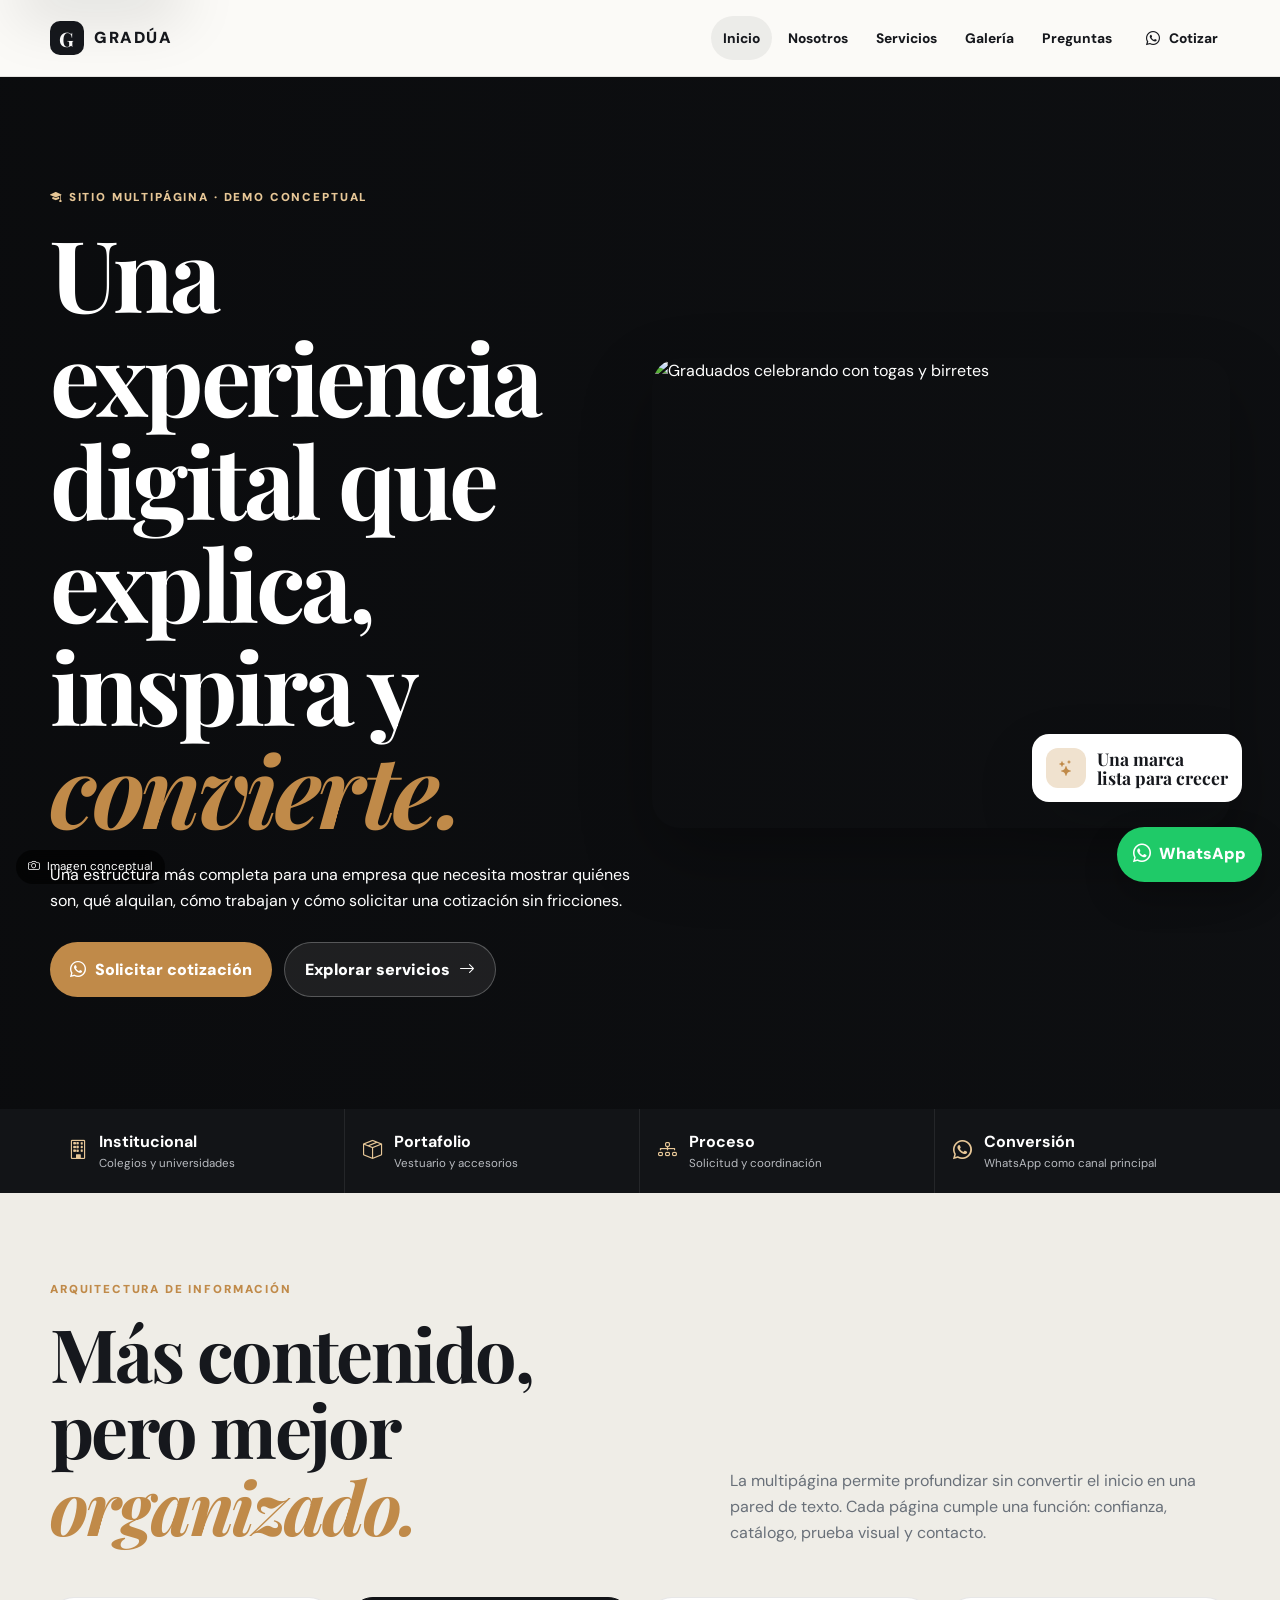
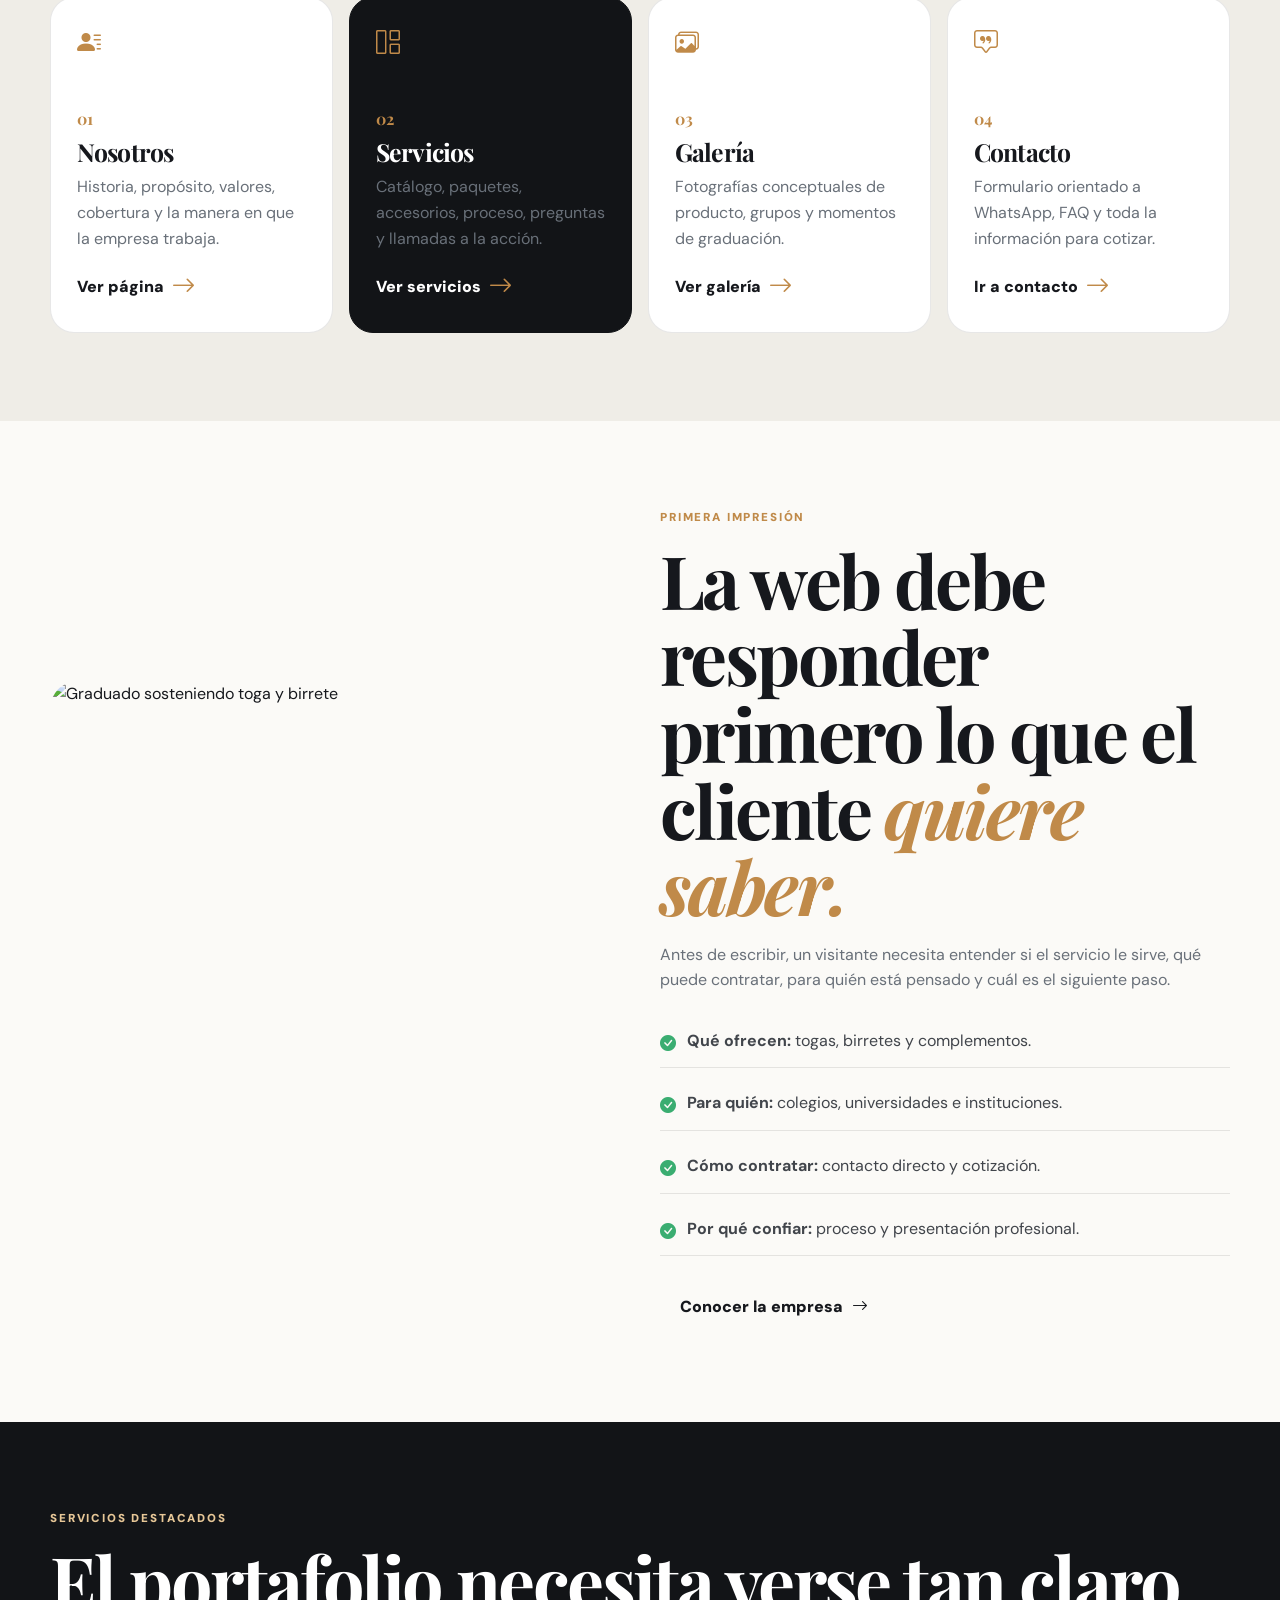
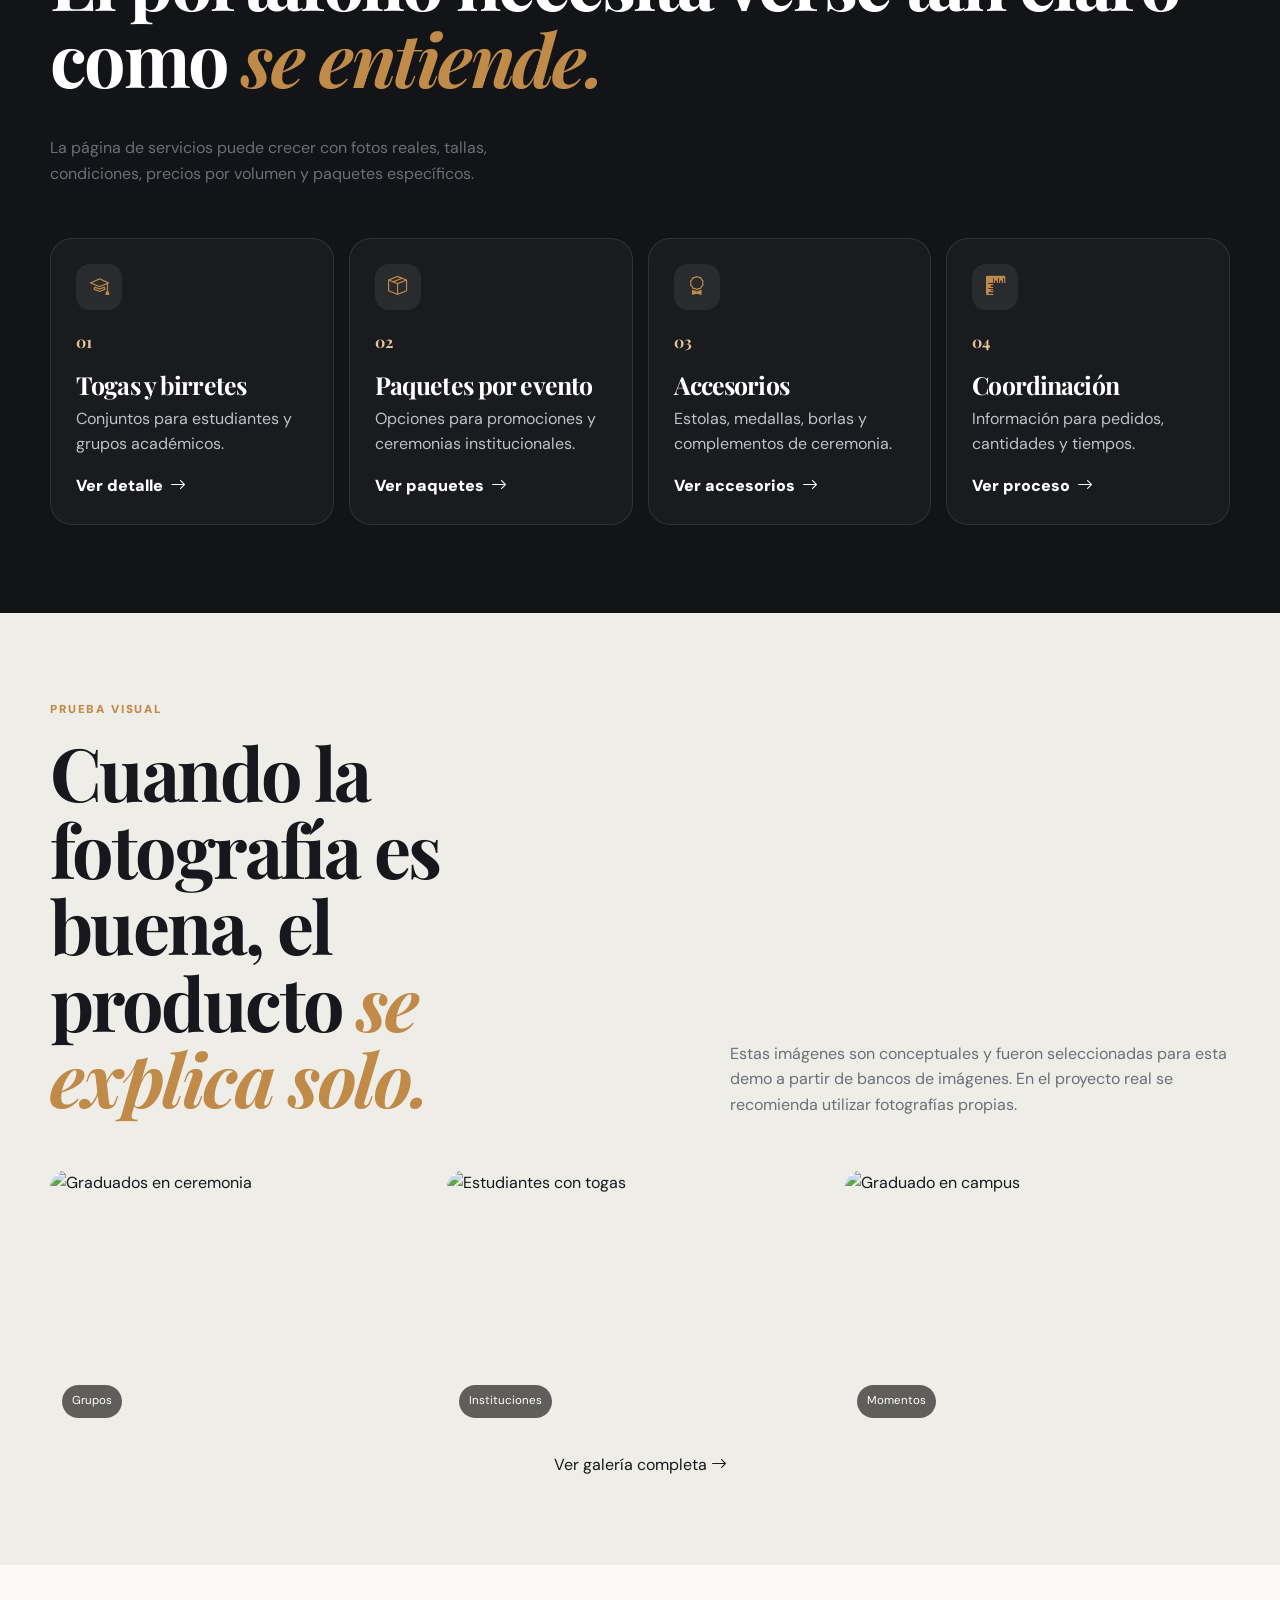
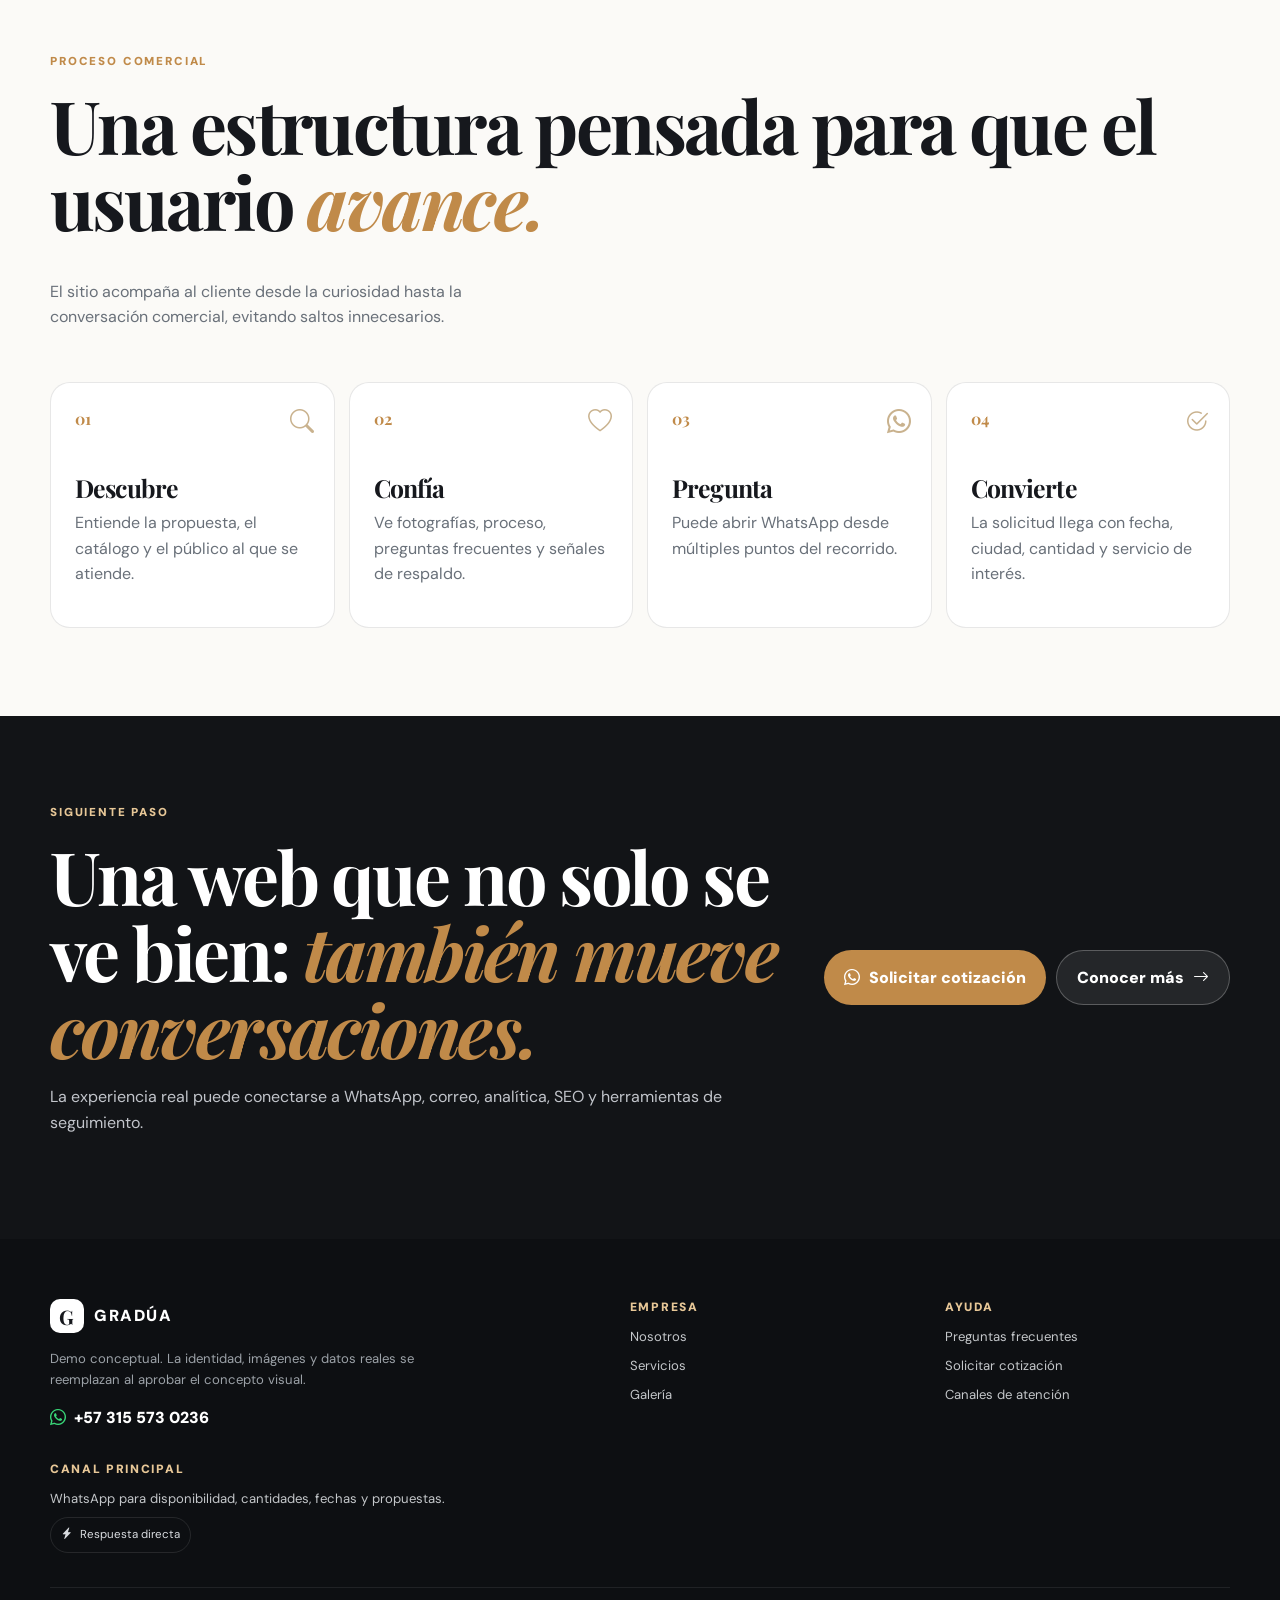
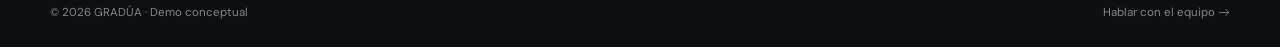
==== index.html @ c38e2556 "multipagina demo" ====
<!doctype html>
<html lang="es">
<head>
<meta charset="utf-8"><meta name="viewport" content="width=device-width,initial-scale=1"><meta name="description" content="Demo conceptual de un sitio web multipágina para una empresa de alquiler de togas, birretes y elementos de graduación."><meta name="theme-color" content="#121417"><title>GRADÚA — Sitio Multipágina Demo</title>
<link rel="preconnect" href="https://fonts.googleapis.com"><link rel="preconnect" href="https://fonts.gstatic.com" crossorigin><link href="https://fonts.googleapis.com/css2?family=DM+Sans:wght@400;500;600;700;800&family=Playfair+Display:ital,wght@0,600;0,700;1,600;1,700&display=swap" rel="stylesheet">
<link rel="stylesheet" href="https://cdn.jsdelivr.net/npm/bootstrap-icons@1.11.3/font/bootstrap-icons.min.css"><link rel="stylesheet" href="assets/styles.css"><script type="module" src="https://cdn.jsdelivr.net/npm/animejs/+esm"></script>
</head>
<body>
<a class="skip-link" href="#contenido">Saltar al contenido</a>
<header class="site-header"><div class="container header__inner"><a class="brand" href="index.html"><span class="brand__mark">G</span><span>GRADÚA</span></a><nav class="nav" id="primary-nav" aria-label="Navegación principal"><a class="is-current" href="index.html">Inicio</a><a href="nosotros.html">Nosotros</a><a href="servicios.html">Servicios</a><a href="galeria.html">Galería</a><a href="contacto.html">Preguntas</a><a class="button button--sm" href="contacto.html"><i class="bi bi-whatsapp"></i> Cotizar</a></nav><button class="nav-toggle" type="button" aria-label="Abrir menú" aria-controls="primary-nav" aria-expanded="false"><span></span><span></span><span></span></button></div></header>
<main id="contenido">
<section class="page-hero page-hero--photo"><div class="page-hero__overlay"></div><div class="container page-hero__inner"><div data-animate="hero"><p class="eyebrow eyebrow--light"><i class="bi bi-mortarboard-fill"></i> Sitio multipágina · Demo conceptual</p><h1>Una experiencia digital que explica, inspira y <em>convierte.</em></h1><p>Una estructura más completa para una empresa que necesita mostrar quiénes son, qué alquilan, cómo trabajan y cómo solicitar una cotización sin fricciones.</p><div class="hero__actions"><a class="button button--accent" href="contacto.html"><i class="bi bi-whatsapp"></i> Solicitar cotización</a><a class="button button--glass" href="servicios.html">Explorar servicios <i class="bi bi-arrow-right"></i></a></div></div><div class="hero-media" data-animate="hero-image"><img src="https://images.pexels.com/photos/34787376/pexels-photo-34787376.jpeg?auto=compress&cs=tinysrgb&w=1600" alt="Graduados celebrando con togas y birretes" fetchpriority="high"><div class="hero-media__badge"><i class="bi bi-stars"></i><strong>Una marca<br>lista para crecer</strong></div></div></div></section>
<section class="proof-bar"><div class="container proof-bar__grid"><div class="proof-item"><i class="bi bi-building"></i><div><strong>Institucional</strong><small>Colegios y universidades</small></div></div><div class="proof-item"><i class="bi bi-box-seam"></i><div><strong>Portafolio</strong><small>Vestuario y accesorios</small></div></div><div class="proof-item"><i class="bi bi-diagram-3"></i><div><strong>Proceso</strong><small>Solicitud y coordinación</small></div></div><div class="proof-item"><i class="bi bi-whatsapp"></i><div><strong>Conversión</strong><small>WhatsApp como canal principal</small></div></div></div></section>

<section class="section section--soft"><div class="container"><div class="section-heading section-heading--split"><div><p class="eyebrow">Arquitectura de información</p><h2>Más contenido, pero mejor <em>organizado.</em></h2></div><p>La multipágina permite profundizar sin convertir el inicio en una pared de texto. Cada página cumple una función: confianza, catálogo, prueba visual y contacto.</p></div><div class="architecture-grid"><article data-animate="card"><i class="bi bi-person-lines-fill"></i><span>01</span><h3>Nosotros</h3><p>Historia, propósito, valores, cobertura y la manera en que la empresa trabaja.</p><a href="nosotros.html">Ver página <i class="bi bi-arrow-right"></i></a></article><article class="dark-card" data-animate="card"><i class="bi bi-grid-1x2"></i><span>02</span><h3>Servicios</h3><p>Catálogo, paquetes, accesorios, proceso, preguntas y llamadas a la acción.</p><a href="servicios.html">Ver servicios <i class="bi bi-arrow-right"></i></a></article><article data-animate="card"><i class="bi bi-images"></i><span>03</span><h3>Galería</h3><p>Fotografías conceptuales de producto, grupos y momentos de graduación.</p><a href="galeria.html">Ver galería <i class="bi bi-arrow-right"></i></a></article><article data-animate="card"><i class="bi bi-chat-square-quote"></i><span>04</span><h3>Contacto</h3><p>Formulario orientado a WhatsApp, FAQ y toda la información para cotizar.</p><a href="contacto.html">Ir a contacto <i class="bi bi-arrow-right"></i></a></article></div></div></section>

<section class="section"><div class="container split-grid"><div class="split-media" data-animate="media"><img src="https://images.pexels.com/photos/12794086/pexels-photo-12794086.jpeg?auto=compress&cs=tinysrgb&w=1400" alt="Graduado sosteniendo toga y birrete" loading="lazy"><span class="media-tag"><i class="bi bi-camera"></i> Imagen conceptual</span></div><div data-animate="copy"><p class="eyebrow">Primera impresión</p><h2>La web debe responder primero lo que el cliente <em>quiere saber.</em></h2><p class="muted">Antes de escribir, un visitante necesita entender si el servicio le sirve, qué puede contratar, para quién está pensado y cuál es el siguiente paso.</p><div class="feature-list"><div><i class="bi bi-check-circle-fill"></i><span><strong>Qué ofrecen:</strong> togas, birretes y complementos.</span></div><div><i class="bi bi-check-circle-fill"></i><span><strong>Para quién:</strong> colegios, universidades e instituciones.</span></div><div><i class="bi bi-check-circle-fill"></i><span><strong>Cómo contratar:</strong> contacto directo y cotización.</span></div><div><i class="bi bi-check-circle-fill"></i><span><strong>Por qué confiar:</strong> proceso y presentación profesional.</span></div></div><a class="button" href="nosotros.html">Conocer la empresa <i class="bi bi-arrow-right"></i></a></div></div></section>

<section class="section section--dark"><div class="container"><div class="section-heading"><div><p class="eyebrow eyebrow--light">Servicios destacados</p><h2>El portafolio necesita verse tan claro como <em>se entiende.</em></h2></div><p>La página de servicios puede crecer con fotos reales, tallas, condiciones, precios por volumen y paquetes específicos.</p></div><div class="service-grid"><article data-animate="card"><div class="service-icon"><i class="bi bi-mortarboard"></i></div><span>01</span><h3>Togas y birretes</h3><p>Conjuntos para estudiantes y grupos académicos.</p><a href="servicios.html">Ver detalle <i class="bi bi-arrow-right"></i></a></article><article data-animate="card"><div class="service-icon"><i class="bi bi-box-seam"></i></div><span>02</span><h3>Paquetes por evento</h3><p>Opciones para promociones y ceremonias institucionales.</p><a href="servicios.html#paquetes">Ver paquetes <i class="bi bi-arrow-right"></i></a></article><article data-animate="card"><div class="service-icon"><i class="bi bi-award"></i></div><span>03</span><h3>Accesorios</h3><p>Estolas, medallas, borlas y complementos de ceremonia.</p><a href="servicios.html#accesorios">Ver accesorios <i class="bi bi-arrow-right"></i></a></article><article data-animate="card"><div class="service-icon"><i class="bi bi-rulers"></i></div><span>04</span><h3>Coordinación</h3><p>Información para pedidos, cantidades y tiempos.</p><a href="servicios.html#proceso">Ver proceso <i class="bi bi-arrow-right"></i></a></article></div></div></section>

<section class="section section--soft"><div class="container"><div class="section-heading section-heading--split"><div><p class="eyebrow">Prueba visual</p><h2>Cuando la fotografía es buena, el producto <em>se explica solo.</em></h2></div><p>Estas imágenes son conceptuales y fueron seleccionadas para esta demo a partir de bancos de imágenes. En el proyecto real se recomienda utilizar fotografías propias.</p></div><div class="mini-gallery"><a href="galeria.html"><img src="https://images.pexels.com/photos/19501079/pexels-photo-19501079.jpeg?auto=compress&cs=tinysrgb&w=1100" alt="Graduados en ceremonia" loading="lazy"><span>Grupos</span></a><a href="galeria.html"><img src="https://images.pexels.com/photos/31040288/pexels-photo-31040288.jpeg?auto=compress&cs=tinysrgb&w=1100" alt="Estudiantes con togas" loading="lazy"><span>Instituciones</span></a><a href="galeria.html"><img src="https://images.pexels.com/photos/17615715/pexels-photo-17615715.jpeg?auto=compress&cs=tinysrgb&w=1100" alt="Graduado en campus" loading="lazy"><span>Momentos</span></a></div><div class="center-cta"><a class="text-link" href="galeria.html">Ver galería completa <i class="bi bi-arrow-right"></i></a></div></div></section>

<section class="section"><div class="container"><div class="section-heading"><div><p class="eyebrow">Proceso comercial</p><h2>Una estructura pensada para que el usuario <em>avance.</em></h2></div><p>El sitio acompaña al cliente desde la curiosidad hasta la conversación comercial, evitando saltos innecesarios.</p></div><div class="process-grid"><article data-animate="card"><span>01</span><i class="bi bi-search"></i><h3>Descubre</h3><p>Entiende la propuesta, el catálogo y el público al que se atiende.</p></article><article data-animate="card"><span>02</span><i class="bi bi-heart"></i><h3>Confía</h3><p>Ve fotografías, proceso, preguntas frecuentes y señales de respaldo.</p></article><article data-animate="card"><span>03</span><i class="bi bi-whatsapp"></i><h3>Pregunta</h3><p>Puede abrir WhatsApp desde múltiples puntos del recorrido.</p></article><article data-animate="card"><span>04</span><i class="bi bi-check2-circle"></i><h3>Convierte</h3><p>La solicitud llega con fecha, ciudad, cantidad y servicio de interés.</p></article></div></div></section>

<section class="section section--dark"><div class="container cta-banner"><div><p class="eyebrow eyebrow--light">Siguiente paso</p><h2>Una web que no solo se ve bien: <em>también mueve conversaciones.</em></h2><p>La experiencia real puede conectarse a WhatsApp, correo, analítica, SEO y herramientas de seguimiento.</p></div><div class="cta-banner__actions"><a class="button button--accent" href="contacto.html"><i class="bi bi-whatsapp"></i> Solicitar cotización</a><a class="button button--glass" href="nosotros.html">Conocer más <i class="bi bi-arrow-right"></i></a></div></div></section>
</main>
<footer class="footer"><div class="container footer__top"><div class="footer__brand"><a class="brand brand--light" href="index.html"><span class="brand__mark">G</span><span>GRADÚA</span></a><p>Demo conceptual. La identidad, imágenes y datos reales se reemplazan al aprobar el concepto visual.</p><a href="https://wa.me/573155730236?text=Hola,%20quiero%20informaci%C3%B3n%20sobre%20el%20servicio%20de%20graduaci%C3%B3n." target="_blank" rel="noopener" class="footer__wa"><i class="bi bi-whatsapp"></i> +57 315 573 0236</a></div><div class="footer__col"><h3>Empresa</h3><a href="nosotros.html">Nosotros</a><a href="servicios.html">Servicios</a><a href="galeria.html">Galería</a></div><div class="footer__col"><h3>Ayuda</h3><a href="contacto.html">Preguntas frecuentes</a><a href="contacto.html#cotizacion">Solicitar cotización</a><a href="contacto.html#canales">Canales de atención</a></div><div class="footer__col"><h3>Canal principal</h3><p>WhatsApp para disponibilidad, cantidades, fechas y propuestas.</p><span class="footer__badge"><i class="bi bi-lightning-charge-fill"></i> Respuesta directa</span></div></div><div class="container footer__bottom"><span>© 2026 GRADÚA · Demo conceptual</span><a href="contacto.html">Hablar con el equipo <i class="bi bi-arrow-right"></i></a></div></footer>
<a class="whatsapp-float" href="https://wa.me/573155730236?text=Hola,%20quiero%20cotizar%20togas%20y%20birretes." target="_blank" rel="noopener" aria-label="Contactar por WhatsApp"><i class="bi bi-whatsapp"></i><span>WhatsApp</span></a><div class="mobile-cta"><a href="contacto.html"><i class="bi bi-lightning-charge-fill"></i> Cotizar</a><a href="https://wa.me/573155730236?text=Hola,%20quiero%20cotizar%20togas%20y%20birretes." target="_blank" rel="noopener"><i class="bi bi-whatsapp"></i> WhatsApp</a></div>
<script type="module" src="assets/app.js"></script>
</body></html>
---- assets/styles.css ----
:root{--ink:#16181d;--muted:#697079;--paper:#fbfaf7;--soft:#efede7;--dark:#121417;--dark-2:#1b1e23;--accent:#c08a49;--accent-2:#e7c797;--white:#fff;--line:rgba(20,22,26,.1);--max:1180px;--radius:24px;--shadow:0 24px 60px rgba(11,13,16,.13)}*{box-sizing:border-box}html{scroll-behavior:smooth}body{margin:0;background:var(--paper);color:var(--ink);font-family:"DM Sans",system-ui,sans-serif;line-height:1.6}body.no-scroll{overflow:hidden}a{color:inherit;text-decoration:none}button,input,select,textarea{font:inherit}button{cursor:pointer}img{display:block;width:100%;object-fit:cover}.container{width:min(calc(100% - 40px),var(--max));margin-inline:auto}.skip-link{position:fixed;left:16px;top:16px;z-index:2000;transform:translateY(-150%);background:#fff;padding:10px 14px;border-radius:10px;box-shadow:var(--shadow)}.skip-link:focus{transform:none}.site-header{position:sticky;top:0;z-index:1000;background:rgba(251,250,247,.92);backdrop-filter:blur(18px);border-bottom:1px solid var(--line)}.header__inner{min-height:76px;display:flex;align-items:center;justify-content:space-between;gap:20px}.brand{display:inline-flex;align-items:center;gap:10px;font-weight:900;letter-spacing:.1em}.brand__mark{width:34px;height:34px;border-radius:10px;display:grid;place-items:center;background:var(--ink);color:#fff;font:700 1.25rem "Playfair Display",serif}.brand--light{color:#fff}.brand--light .brand__mark{background:#fff;color:var(--ink)}.nav{display:none;gap:4px;align-items:center}.nav a{font-size:.86rem;font-weight:800;padding:11px 12px;border-radius:999px}.nav a:hover,.nav a.is-current{background:rgba(0,0,0,.06)}.nav .button{margin-left:6px}.nav-toggle{width:44px;height:44px;display:grid;place-content:center;gap:5px;border:1px solid var(--line);border-radius:14px;background:#fff}.nav-toggle span{width:22px;height:2px;background:var(--ink);display:block;transition:transform .25s,opacity .25s}.nav-toggle.is-open span:first-child{transform:translateY(7px) rotate(45deg)}.nav-toggle.is-open span:nth-child(2){opacity:0}.nav-toggle.is-open span:last-child{transform:translateY(-7px) rotate(-45deg)}.nav.is-open{display:grid;position:absolute;left:20px;right:20px;top:86px;padding:12px;background:#fff;border:1px solid var(--line);border-radius:20px;box-shadow:var(--shadow)}.nav.is-open a{padding:12px 14px;border-radius:12px}.button{display:inline-flex;align-items:center;justify-content:center;gap:9px;border:0;border-radius:999px;padding:14px 20px;font-weight:900;transition:transform .25s,box-shadow .25s,background .25s}.button:hover{transform:translateY(-2px);box-shadow:0 14px 28px rgba(0,0,0,.12)}.button--sm{padding:11px 16px}.button--accent{background:var(--accent);color:#fff}.button--glass{background:rgba(255,255,255,.08);border:1px solid rgba(255,255,255,.25);color:#fff}.button--dark{background:var(--dark);color:#fff}.eyebrow{font-size:.72rem;letter-spacing:.16em;text-transform:uppercase;font-weight:900;color:var(--accent);margin:0 0 14px}.eyebrow--light{color:var(--accent-2)}h1,h2,h3{font-family:"Playfair Display",Georgia,serif;line-height:1.04;letter-spacing:-.035em}h1,h2,p{margin-top:0}h1{font-size:clamp(3rem,8.5vw,6.2rem);margin-bottom:22px}h2{font-size:clamp(2.5rem,6.3vw,4.6rem);margin-bottom:18px}h3{font-size:1.55rem;margin-bottom:10px}em{color:var(--accent);font-style:italic}.muted{color:var(--muted)}.page-hero{position:relative;overflow:hidden;color:#fff;background:var(--dark)}.page-hero--photo{background-image:url('https://images.pexels.com/photos/34787376/pexels-photo-34787376.jpeg?auto=compress&cs=tinysrgb&w=2200');background-size:cover;background-position:center 45%}.page-hero--services{background-image:url('https://images.pexels.com/photos/12794086/pexels-photo-12794086.jpeg?auto=compress&cs=tinysrgb&w=2200')}.page-hero--gallery{background-image:url('https://images.pexels.com/photos/19501079/pexels-photo-19501079.jpeg?auto=compress&cs=tinysrgb&w=2200')}.page-hero--compact{background:linear-gradient(120deg,#17191d,#292c31)}.page-hero__overlay{position:absolute;inset:0;background:linear-gradient(90deg,rgba(10,11,13,.9),rgba(10,11,13,.55))}.page-hero__inner{position:relative;z-index:1;padding:92px 0}.page-hero__inner>p:not(.eyebrow){max-width:680px;color:#d2d5da;font-size:1.05rem}.hero__actions{display:flex;gap:12px;flex-wrap:wrap;margin-top:28px}.hero-media{display:none}.proof-bar{background:var(--dark);color:#fff}.proof-bar__grid{display:grid;grid-template-columns:1fr 1fr}.proof-item{display:flex;align-items:center;gap:12px;padding:21px 0;border-bottom:1px solid rgba(255,255,255,.08)}.proof-item>i{color:var(--accent-2);font-size:1.2rem}.proof-item strong,.proof-item small{display:block}.proof-item small{color:#b8bbc0;font-size:.72rem}.section{padding:88px 0}.section--soft{background:var(--soft)}.section--dark{background:var(--dark);color:#fff}.section-heading{display:grid;gap:22px;margin-bottom:36px}.section-heading>p{max-width:500px;color:var(--muted);align-self:end}.section-heading--split{grid-template-columns:1fr 1fr;align-items:end}.section-heading--split>p{justify-self:end}.architecture-grid{display:grid;gap:16px}.architecture-grid article{padding:26px;border:1px solid var(--line);border-radius:24px;background:#fff;min-height:240px}.architecture-grid article i{font-size:1.5rem;color:var(--accent)}.architecture-grid article>span{display:block;margin-top:45px;font:700 1rem "Playfair Display",serif;color:var(--accent)}.architecture-grid article h3{margin:10px 0}.architecture-grid article p{color:var(--muted)}.architecture-grid article a{font-weight:900;display:inline-flex;gap:7px;align-items:center}.architecture-grid .dark-card{background:var(--dark);color:#fff;border-color:var(--dark)}.dark-card p{color:#c1c4c9}.split-grid{display:grid;gap:40px;align-items:center}.split-media img,.rounded-media{height:480px;border-radius:28px}.rounded-media-wrap{position:relative}.media-tag{display:inline-flex;align-items:center;gap:7px;position:absolute;left:16px;bottom:16px;background:rgba(0,0,0,.62);backdrop-filter:blur(10px);color:#fff;padding:8px 12px;border-radius:999px;font-size:.72rem}.feature-list{display:grid;gap:11px;margin:24px 0}.feature-list>div{display:flex;align-items:flex-start;gap:11px;padding:11px 0;border-bottom:1px solid var(--line)}.feature-list i{color:#3aad71;margin-top:3px}.feature-list span{color:#41454b}.feature-list--stack{gap:0}.feature-list--stack>div{padding:14px 0}.service-grid{display:grid;gap:15px}.section--dark .service-grid>article{border:1px solid rgba(255,255,255,.1);border-radius:22px;padding:25px;background:rgba(255,255,255,.03)}.section--dark .service-grid>article>span{font:700 1rem "Playfair Display",serif;color:var(--accent-2)}.service-icon{width:46px;height:46px;display:grid;place-items:center;background:#f0e2cf;color:var(--accent);border-radius:14px;margin-bottom:20px;font-size:1.2rem}.section--dark .service-icon{background:rgba(255,255,255,.07)}.section--dark .service-grid h3{margin:16px 0 8px}.section--dark .service-grid p{color:#bfc2c8}.service-grid a{display:inline-flex;gap:7px;align-items:center;font-weight:900}.mini-gallery{display:grid;grid-template-columns:1fr 1fr 1fr;gap:12px}.mini-gallery a{position:relative;border-radius:18px;overflow:hidden;min-height:240px}.mini-gallery img{height:260px;transition:transform .6s}.mini-gallery a:hover img{transform:scale(1.04)}.mini-gallery span{position:absolute;left:12px;bottom:12px;background:rgba(0,0,0,.6);color:#fff;padding:7px 10px;border-radius:999px;font-size:.72rem}.center-cta{text-align:center;margin-top:22px}.process-grid{display:grid;gap:14px}.process-grid article{padding:24px;border:1px solid var(--line);border-radius:20px;background:#fff;position:relative}.process-grid span{color:var(--accent);font:700 1rem "Playfair Display",serif}.process-grid i{position:absolute;right:20px;top:20px;font-size:1.5rem;color:#c9b28e}.process-grid h3{margin-top:42px}.process-grid p{color:var(--muted)}.cta-banner{display:flex;align-items:center;justify-content:space-between;gap:28px}.cta-banner>div:first-child{max-width:740px}.cta-banner p:not(.eyebrow){color:#c2c5cb}.cta-banner__actions{display:flex;gap:10px;flex-wrap:wrap}.catalog-grid{display:grid;gap:16px}.catalog-grid article{background:#fff;border:1px solid var(--line);border-radius:24px;padding:26px;min-height:390px;display:flex;flex-direction:column}.catalog-icon{width:50px;height:50px;display:grid;place-items:center;background:#f0e2cf;color:var(--accent);border-radius:15px;font-size:1.3rem}.catalog-grid h3{margin:38px 0 9px}.catalog-grid p{color:var(--muted)}.catalog-grid ul{padding-left:18px;color:#545961;margin-bottom:25px}.catalog-grid .button{margin-top:auto}.audience-strip{display:grid;grid-template-columns:1fr 1fr;border:1px solid var(--line);border-radius:22px;overflow:hidden;background:#fff}.audience-strip div{display:flex;align-items:center;gap:12px;padding:22px;border-right:1px solid var(--line);border-bottom:1px solid var(--line);font-weight:900}.audience-strip i{font-size:1.2rem;color:var(--accent)}.gallery-page{background:#17191d;color:#fff}.gallery-page .section-heading>p{color:#bbc0c7}.gallery-grid{display:grid;grid-template-columns:1fr 1fr;gap:12px}.gallery-item{position:relative;border:0;padding:0;background:#000;border-radius:18px;overflow:hidden;min-height:210px}.gallery-item img{height:100%;min-height:210px;transition:transform .6s,filter .35s}.gallery-item:hover img{transform:scale(1.045)}.gallery-item span{position:absolute;left:12px;bottom:12px;padding:7px 11px;border-radius:999px;background:rgba(0,0,0,.63);color:#fff;font-size:.72rem}.contact-layout{display:grid;gap:34px}.contact-card{margin-top:25px;border-radius:22px;background:var(--dark);color:#fff;padding:23px}.contact-card>div{display:flex;gap:14px;align-items:flex-start;padding:14px 0;border-bottom:1px solid rgba(255,255,255,.09)}.contact-card>div:last-child{border-bottom:0}.contact-icon{width:40px;height:40px;display:grid;place-items:center;border-radius:12px;background:rgba(255,255,255,.08);color:var(--accent-2)}.contact-card strong,.contact-card a,.contact-card span{display:block}.contact-card a,.contact-card span{color:#c3c6ca;margin-top:2px;font-size:.84rem}.quote-form-card{background:#fff;color:var(--ink);padding:24px;border-radius:22px;box-shadow:var(--shadow)}.quote-form-card form{display:grid;gap:12px}label{font-size:.78rem;font-weight:900;display:grid;gap:6px}input,select,textarea{width:100%;border:1px solid #dad5cd;background:#fbfaf7;padding:12px 13px;border-radius:12px;outline:none}input:focus,select:focus,textarea:focus{border-color:var(--accent);box-shadow:0 0 0 4px rgba(192,138,73,.12)}textarea{resize:vertical}.form-grid{display:grid;grid-template-columns:1fr 1fr;gap:10px}.form-note{display:block;color:var(--muted);text-align:center;font-size:.71rem}.faq-layout{display:grid;gap:30px}.faq-list{display:grid;gap:10px}.faq-list details{background:#fff;border:1px solid var(--line);border-radius:15px;padding:16px}.faq-list summary{font-weight:900;cursor:pointer;list-style:none}.faq-list summary::-webkit-details-marker{display:none}.faq-list summary:after{content:'+';float:right;color:var(--accent);font-size:1.2rem}.faq-list details[open] summary:after{content:'–'}.faq-list p{color:var(--muted);margin:12px 0 0}.values-grid{display:grid;grid-template-columns:1fr 1fr;gap:12px}.values-grid article{background:#fff;border:1px solid var(--line);border-radius:20px;padding:22px}.values-grid i{color:var(--accent);font-size:1.4rem}.values-grid h3{margin:24px 0 8px}.values-grid p{color:var(--muted);margin:0}.footer{background:#0d0f12;color:#fff;padding:60px 0 24px}.footer__top{display:grid;gap:30px}.footer__brand p{max-width:380px;color:#9ca2a8;font-size:.82rem;margin:15px 0}.footer__wa{display:inline-flex;gap:8px;align-items:center;font-weight:900}.footer__wa i{color:#39d678}.footer__col{display:grid;gap:8px;align-content:start}.footer__col h3{font:900 .75rem "DM Sans",sans-serif;letter-spacing:.14em;text-transform:uppercase;color:var(--accent-2);margin:0 0 3px}.footer__col a,.footer__col p{font-size:.82rem;color:#c4c7ca;margin:0}.footer__badge{display:inline-flex;align-items:center;gap:7px;border:1px solid rgba(255,255,255,.1);border-radius:999px;padding:8px 10px;color:#d9dce0;font-size:.72rem;max-width:max-content}.footer__bottom{display:flex;justify-content:space-between;gap:16px;flex-wrap:wrap;border-top:1px solid rgba(255,255,255,.08);margin-top:34px;padding-top:16px;color:#81868d;font-size:.72rem}.whatsapp-float{position:fixed;right:18px;bottom:18px;z-index:1200;display:inline-flex;align-items:center;gap:8px;background:#1fca68;color:#fff;border-radius:999px;padding:13px 16px;box-shadow:0 16px 35px rgba(0,0,0,.24);font-weight:900}.whatsapp-float i{font-size:1.15rem}.mobile-cta{display:none}.gallery-item--wide{grid-column:1/-1}.gallery-grid--large .gallery-item{min-height:260px}.lightbox{position:fixed;inset:0;z-index:3000;background:rgba(5,6,8,.92);display:grid;place-items:center;padding:22px;opacity:0;pointer-events:none;transition:opacity .25s}.lightbox.is-open{opacity:1;pointer-events:auto}.lightbox figure{max-width:min(1100px,96vw);margin:0}.lightbox img{max-height:78vh;border-radius:16px}.lightbox figcaption{color:#fff;text-align:center;padding:10px;font-size:.84rem}.lightbox__close{position:absolute;top:18px;right:18px;width:42px;height:42px;border:1px solid rgba(255,255,255,.2);border-radius:12px;background:rgba(255,255,255,.06);color:#fff}.reveal-ready{opacity:0;transform:translateY(22px)}
@media(min-width:760px){.nav{display:flex}.nav-toggle{display:none}.page-hero__inner{padding:112px 0}.page-hero--compact .page-hero__inner{max-width:var(--max)}.hero-media{display:block;position:relative}.page-hero:not(.page-hero--compact) .page-hero__inner{min-height:560px;display:grid;grid-template-columns:1.02fr .98fr;align-items:center}.hero-media img{height:470px;border-radius:28px;box-shadow:0 28px 70px rgba(0,0,0,.3)}.hero-media__badge{position:absolute;right:-12px;bottom:26px;background:#fff;color:var(--ink);padding:14px;border-radius:17px;box-shadow:var(--shadow);display:flex;align-items:center;gap:11px}.hero-media__badge i{width:40px;height:40px;display:grid;place-items:center;background:#f0e2cf;color:var(--accent);border-radius:12px}.hero-media__badge strong{font:700 1.1rem "Playfair Display",serif;line-height:1.08}.proof-bar__grid{grid-template-columns:repeat(4,1fr)}.proof-item{border-bottom:0;border-right:1px solid rgba(255,255,255,.08);padding:20px 18px}.proof-item:last-child{border-right:0}.architecture-grid{grid-template-columns:repeat(4,1fr)}.split-grid{grid-template-columns:1fr 1fr}.service-grid{grid-template-columns:repeat(4,1fr)}.process-grid{grid-template-columns:repeat(4,1fr)}.audience-strip{grid-template-columns:repeat(4,1fr)}.audience-strip div{border-bottom:0}.gallery-grid{grid-template-columns:1.1fr .9fr .9fr;grid-template-rows:260px 260px}.gallery-item--wide{grid-row:span 2;grid-column:auto}.gallery-grid--large .gallery-item{min-height:260px}.gallery-grid--large .gallery-item:first-child{grid-row:span 2}.contact-layout{grid-template-columns:.8fr 1.2fr}.faq-layout{grid-template-columns:.8fr 1.2fr}.footer__top{grid-template-columns:1.35fr .7fr .7fr}.values-grid{grid-template-columns:repeat(4,1fr)}}
@media(max-width:759px){.section-heading--split{grid-template-columns:1fr}.section-heading--split>p{justify-self:start}.hero__actions{margin-bottom:0}.mini-gallery{grid-template-columns:1fr}.mini-gallery a{min-height:210px}.mini-gallery img{height:240px}.cta-banner{display:grid}.audience-strip div:nth-child(2n){border-right:0}.whatsapp-float{bottom:74px}.mobile-cta{position:fixed;left:12px;right:12px;bottom:12px;z-index:1150;display:grid;grid-template-columns:1fr 1fr;gap:8px;padding:7px;border:1px solid rgba(0,0,0,.08);background:rgba(255,255,255,.94);backdrop-filter:blur(18px);border-radius:16px;box-shadow:0 18px 40px rgba(0,0,0,.18)}.mobile-cta a{display:flex;align-items:center;justify-content:center;gap:7px;padding:12px 8px;border-radius:11px;background:#16181d;color:#fff;font-weight:900;font-size:.78rem}.mobile-cta a:last-child{background:#1fca68}.footer{padding-bottom:106px}.gallery-grid--large{grid-template-columns:1fr}.gallery-grid--large .gallery-item{min-height:220px}.gallery-grid--large .gallery-item:first-child{grid-column:1}.form-grid{grid-template-columns:1fr}.page-hero__inner{padding:76px 0}}
@media(prefers-reduced-motion:reduce){html{scroll-behavior:auto}*,*::before,*::after{animation:none!important;transition:none!important}}
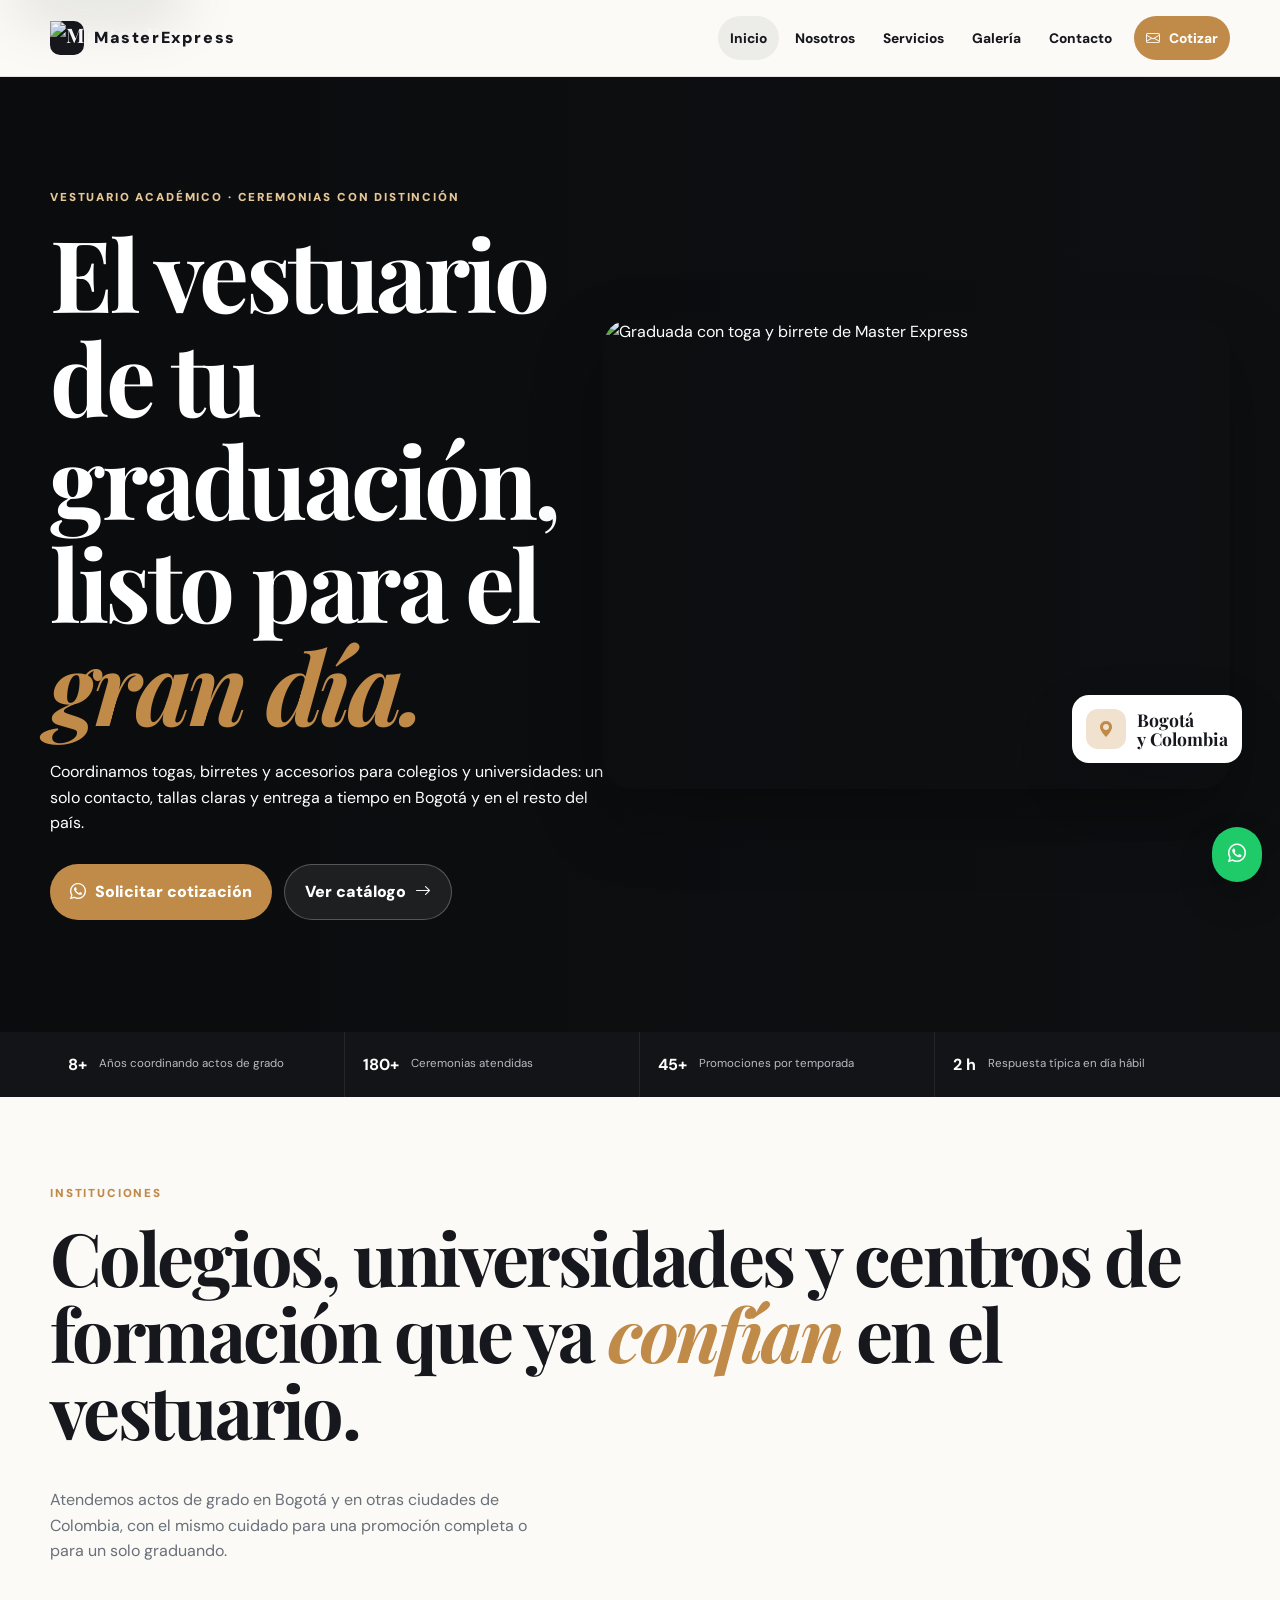
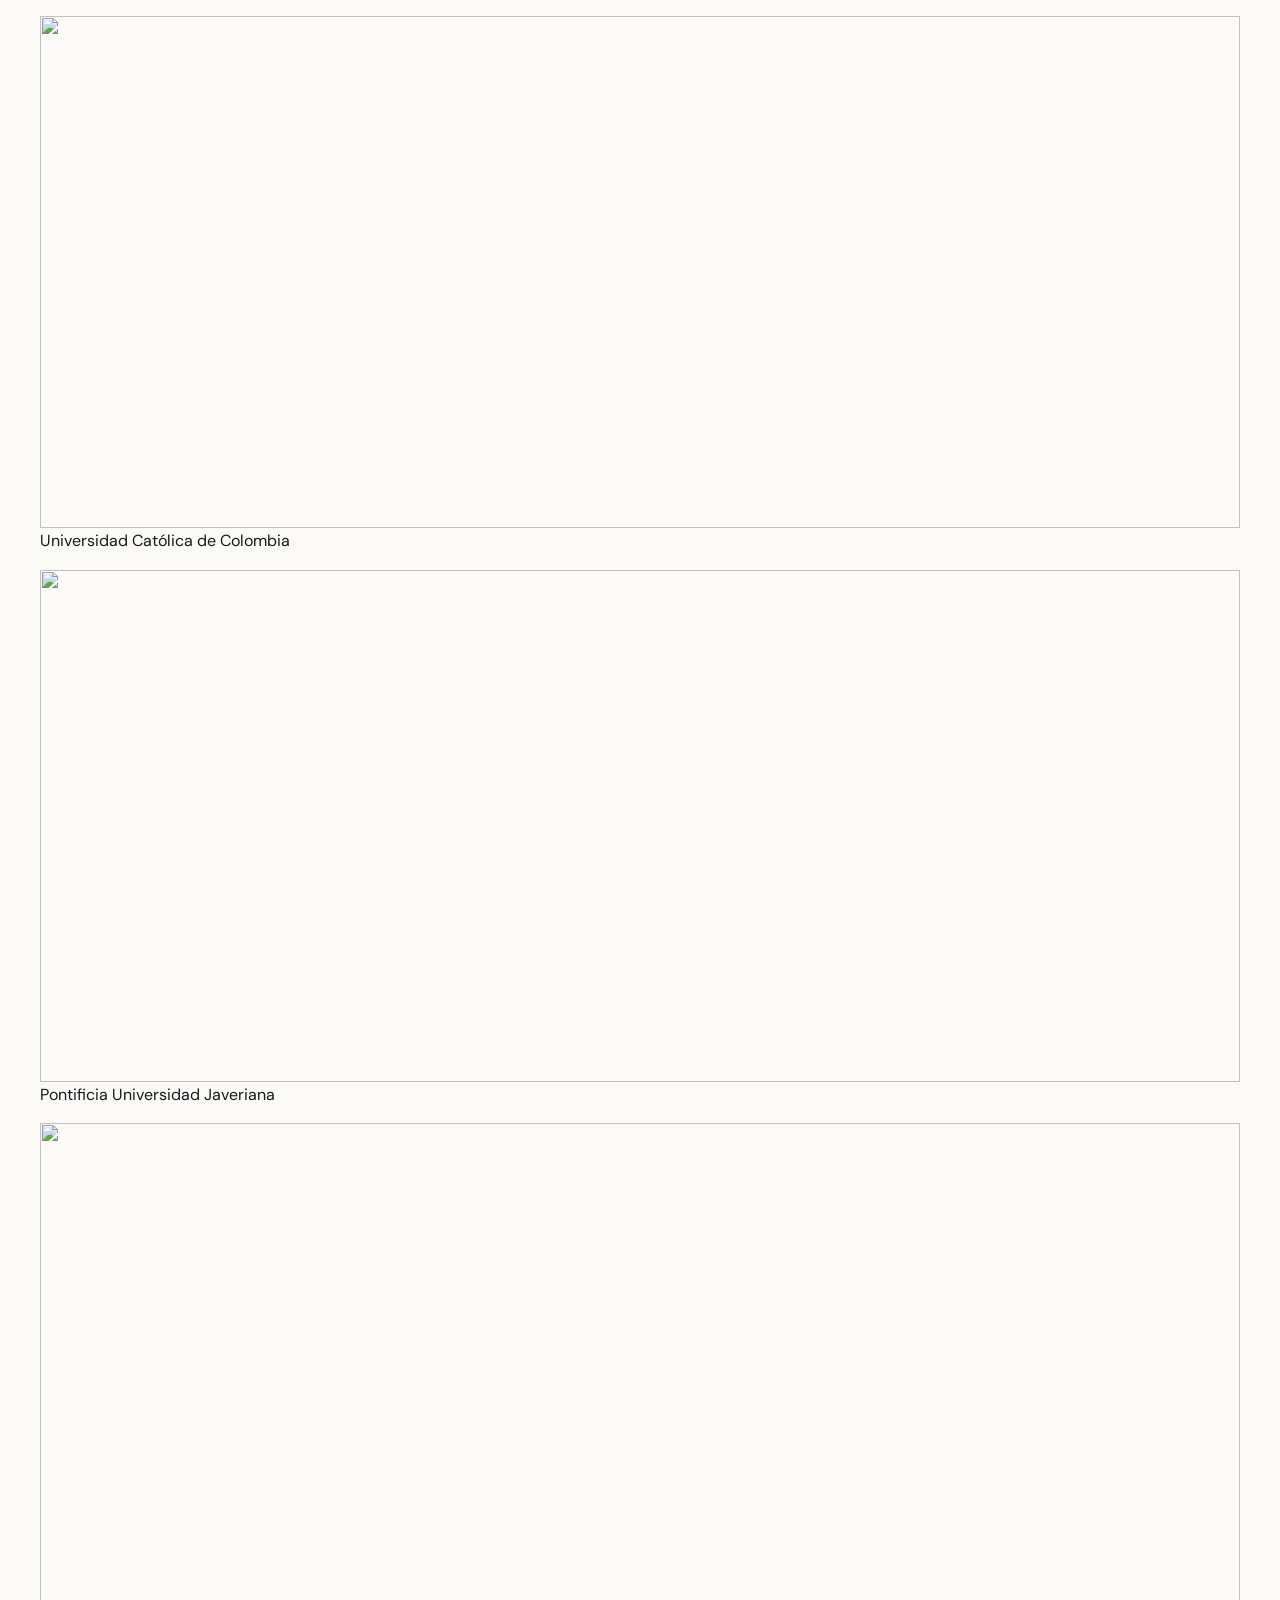
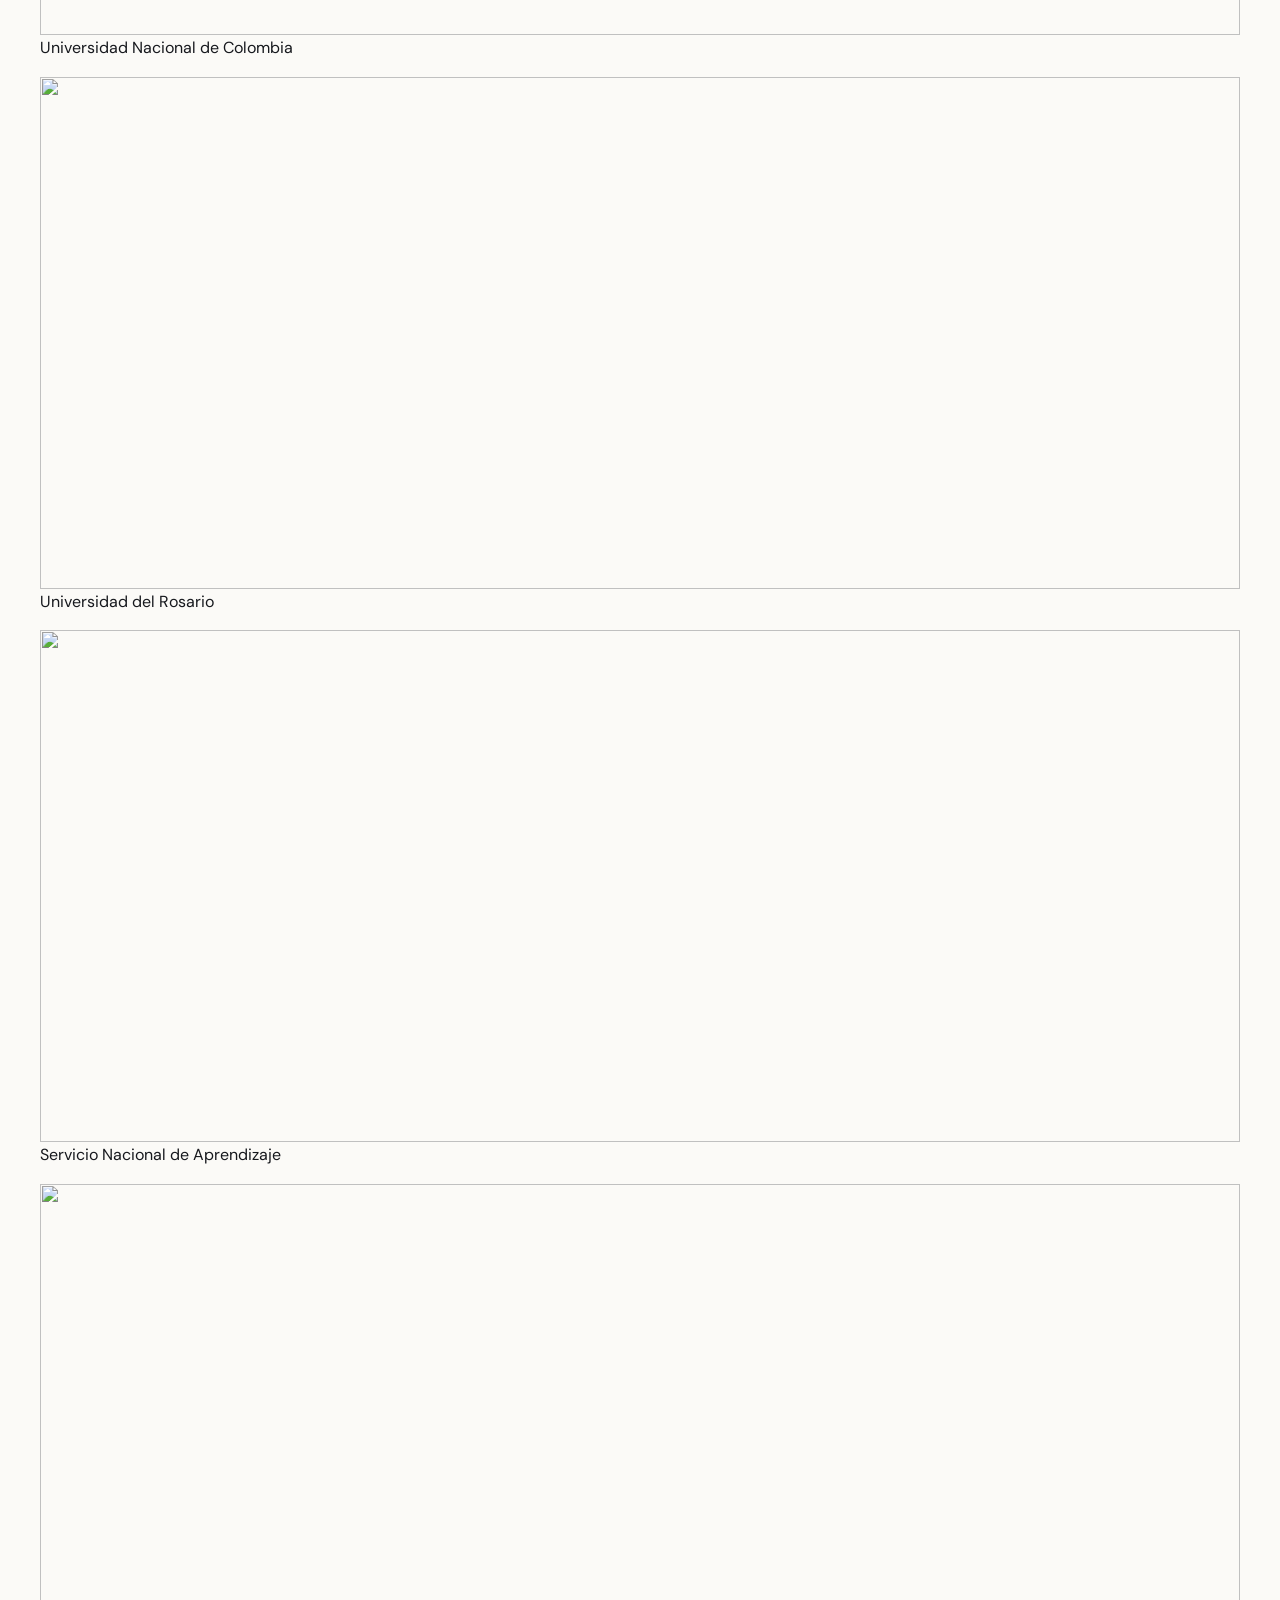
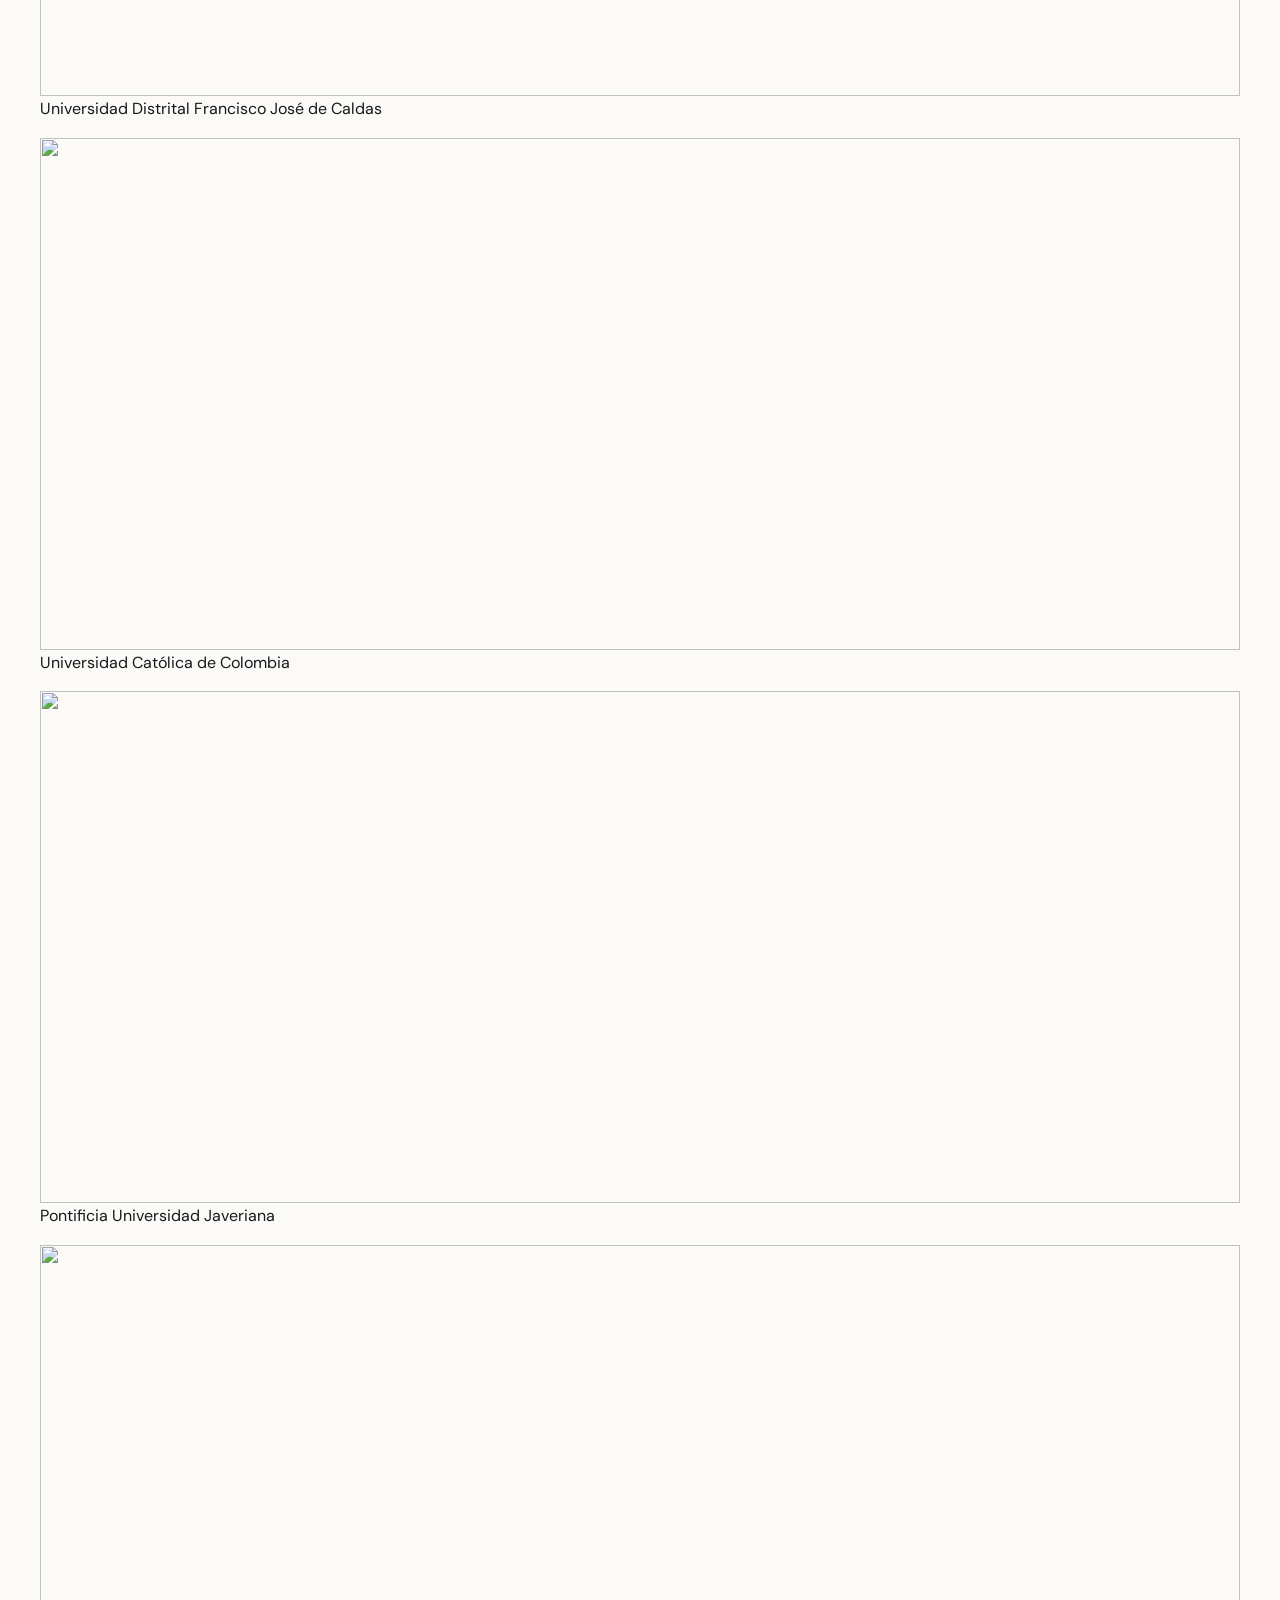
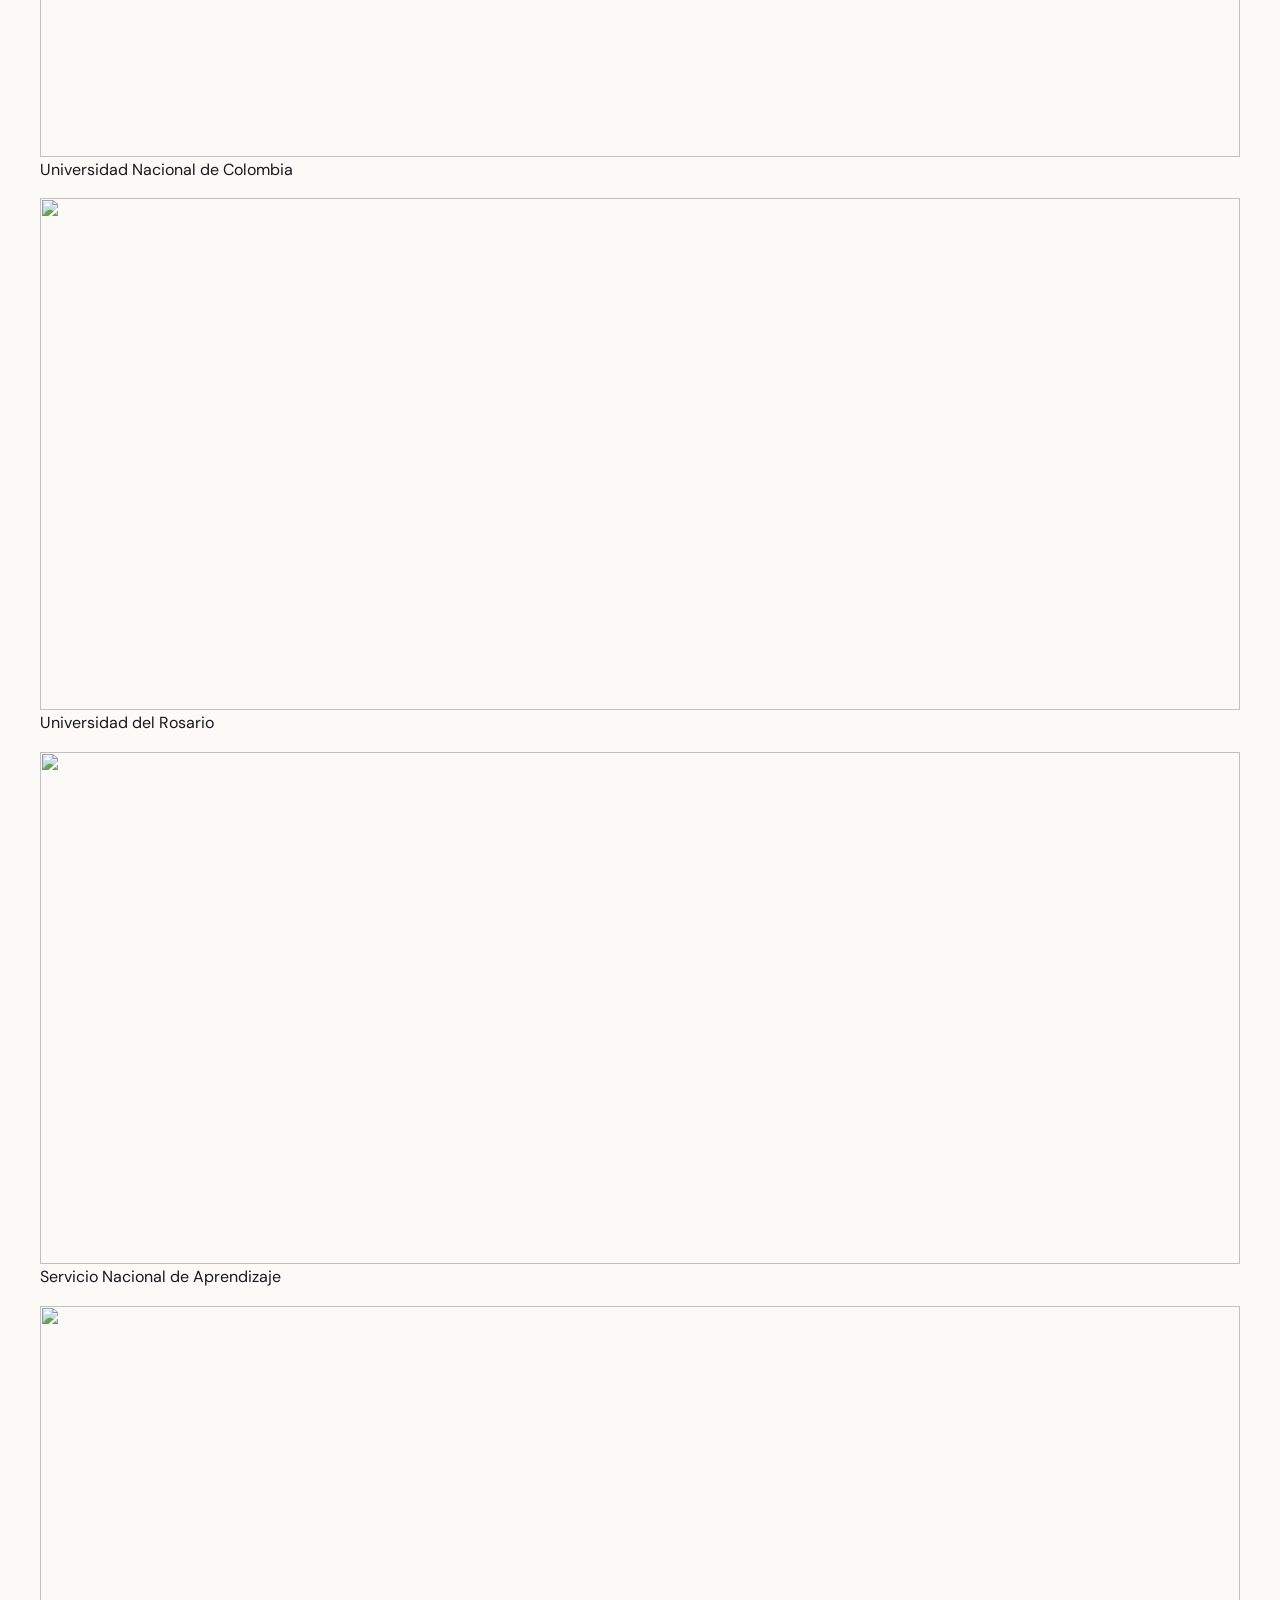
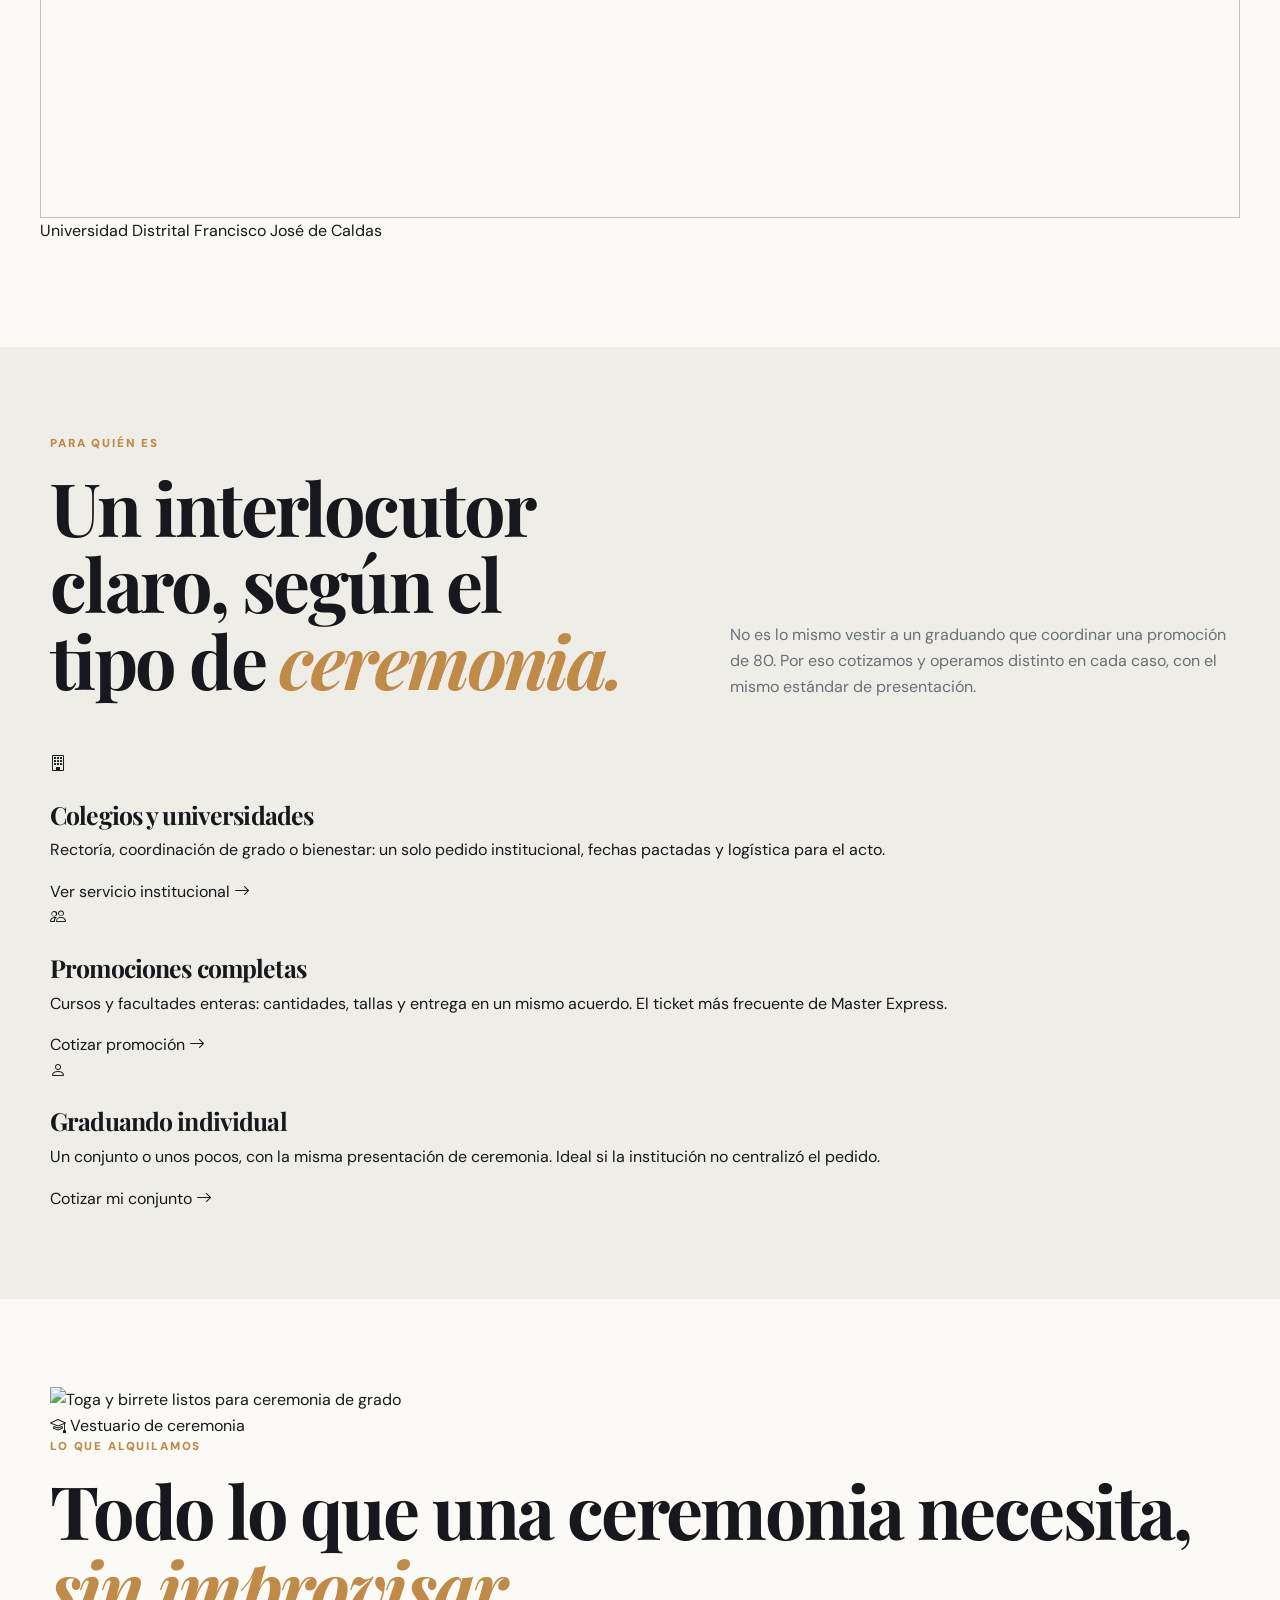
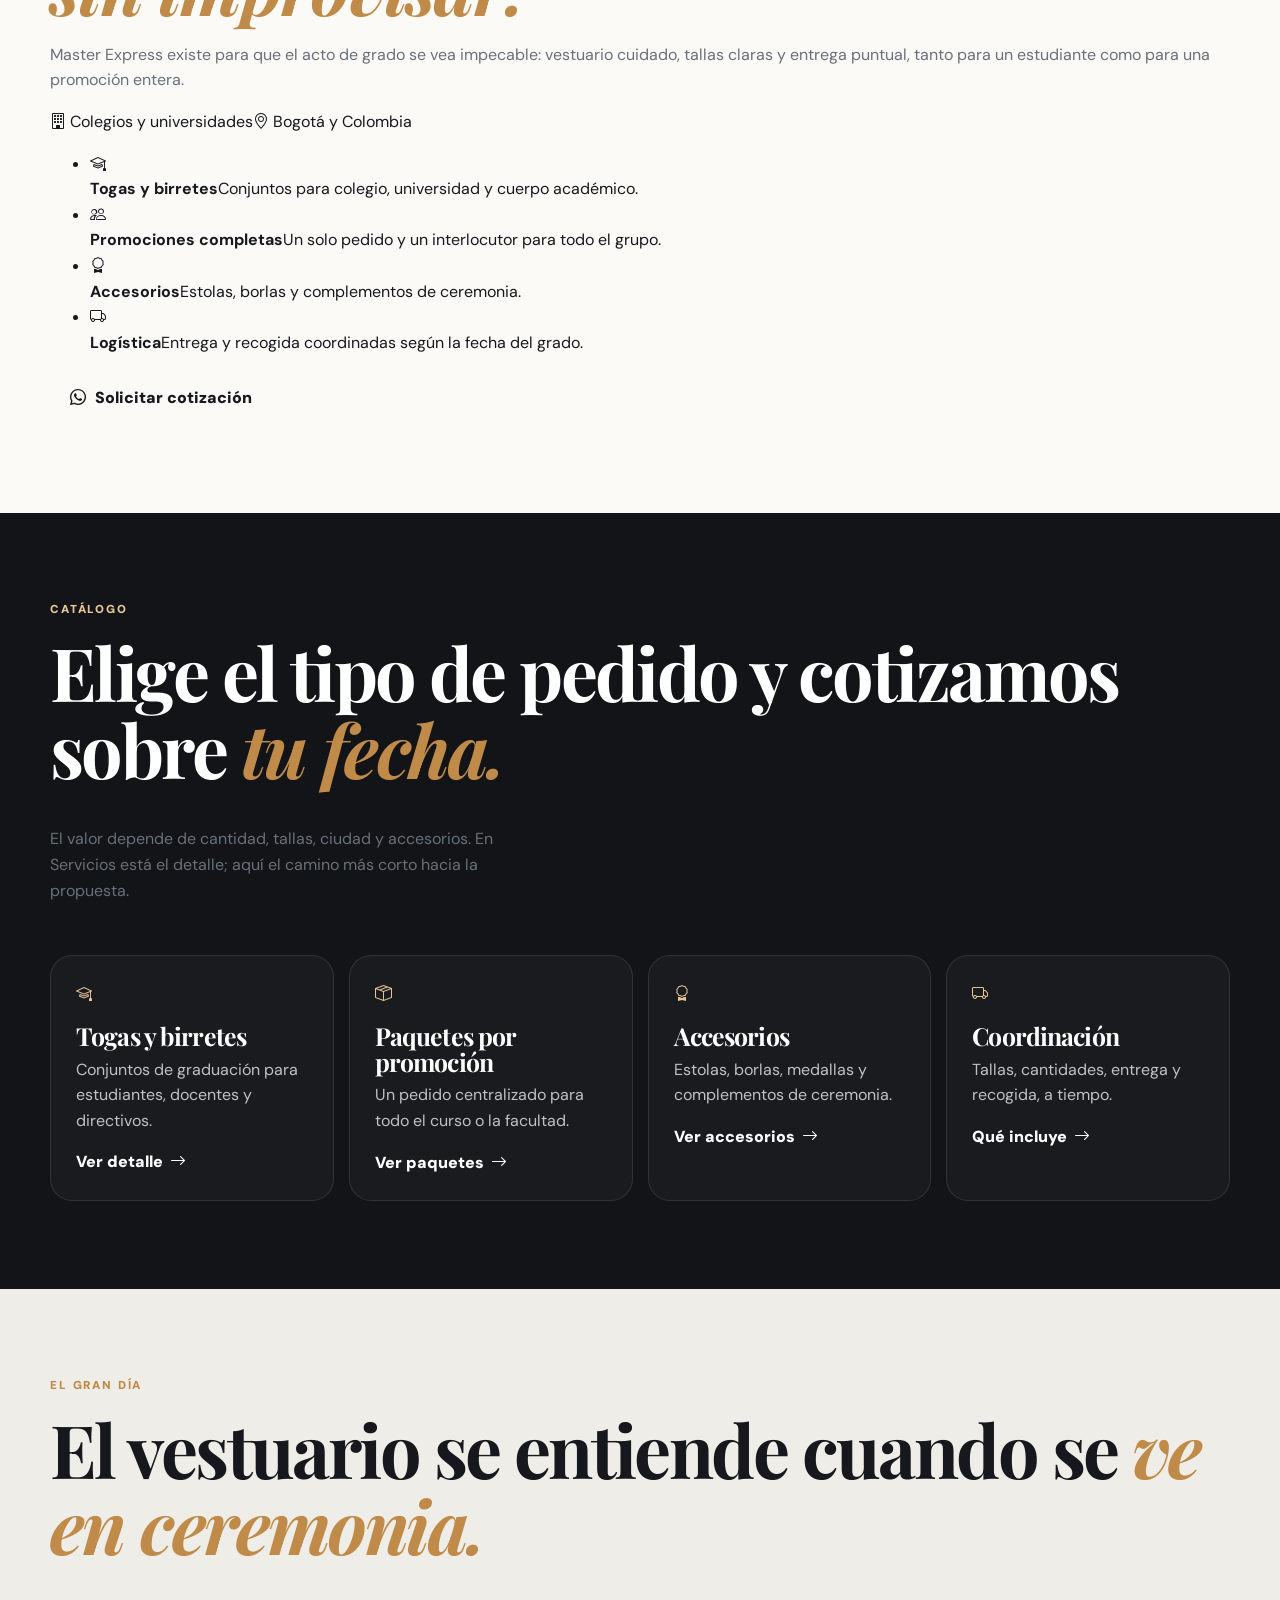
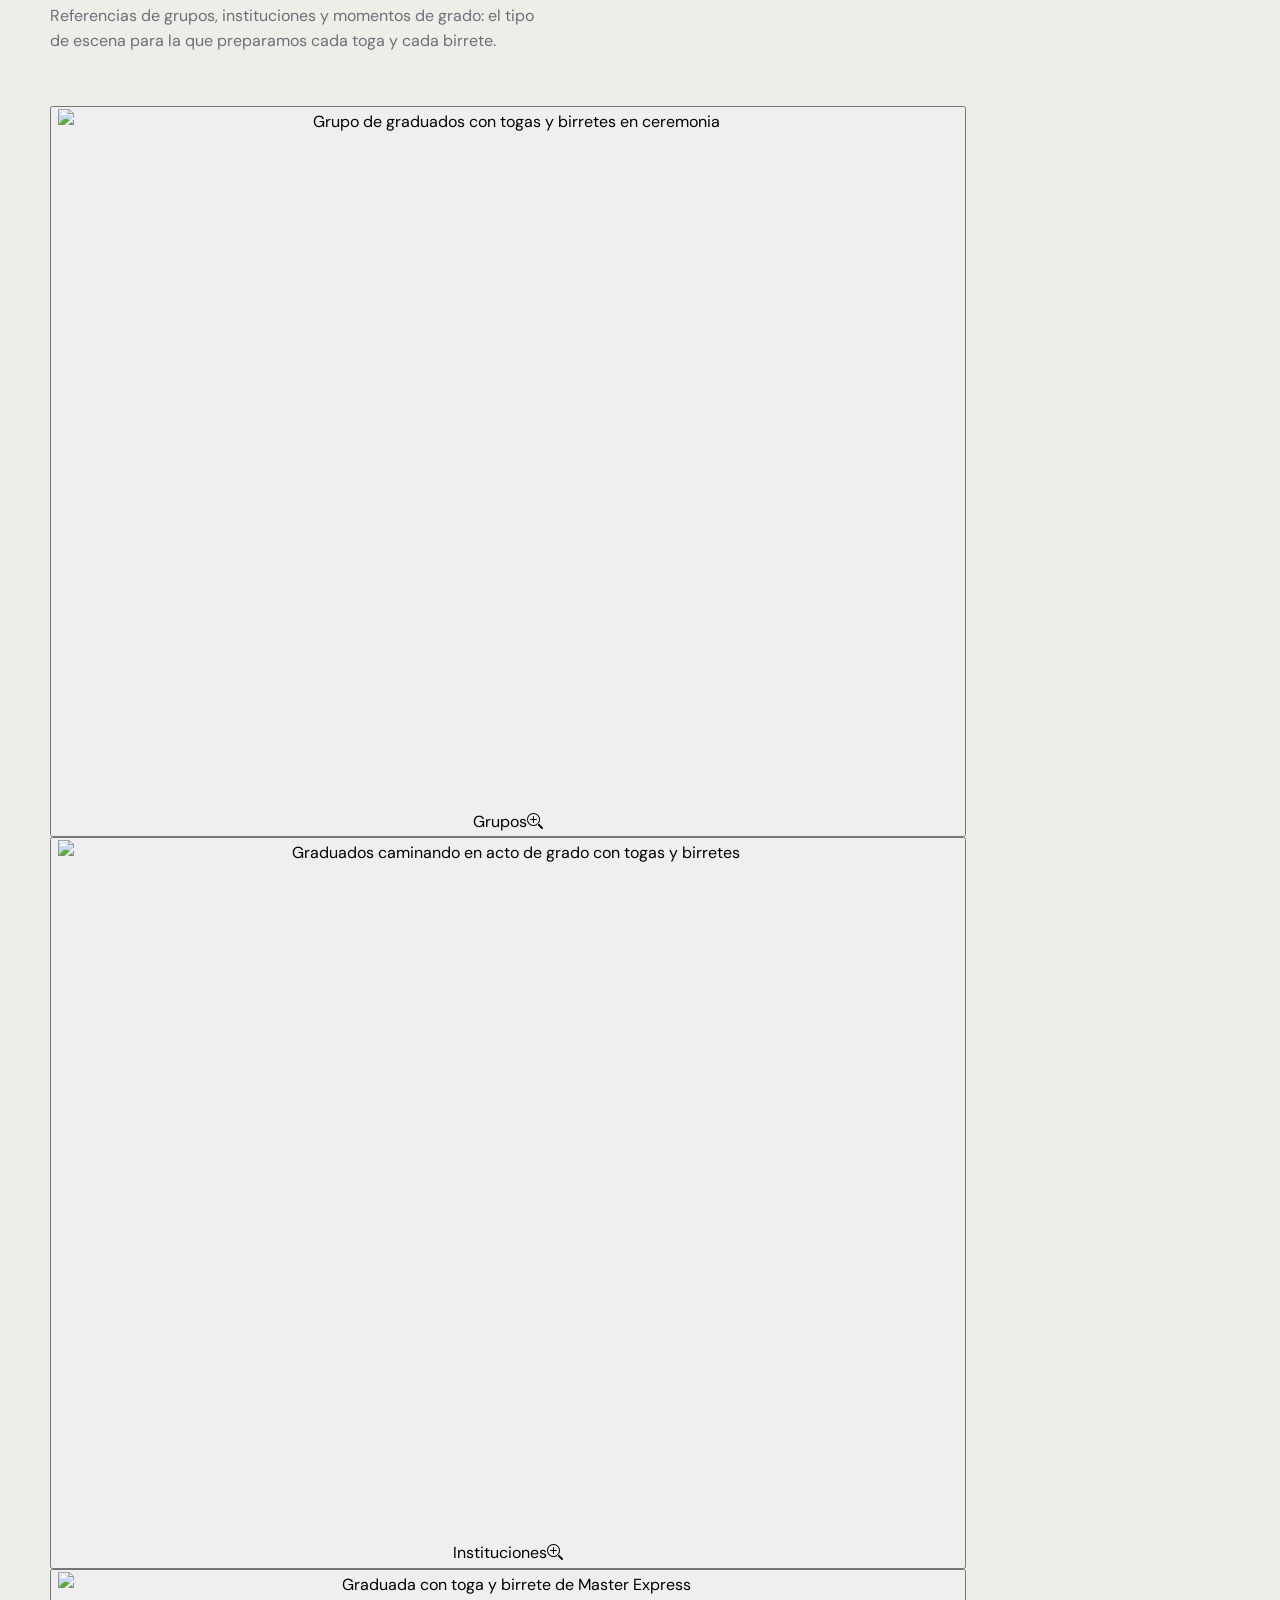
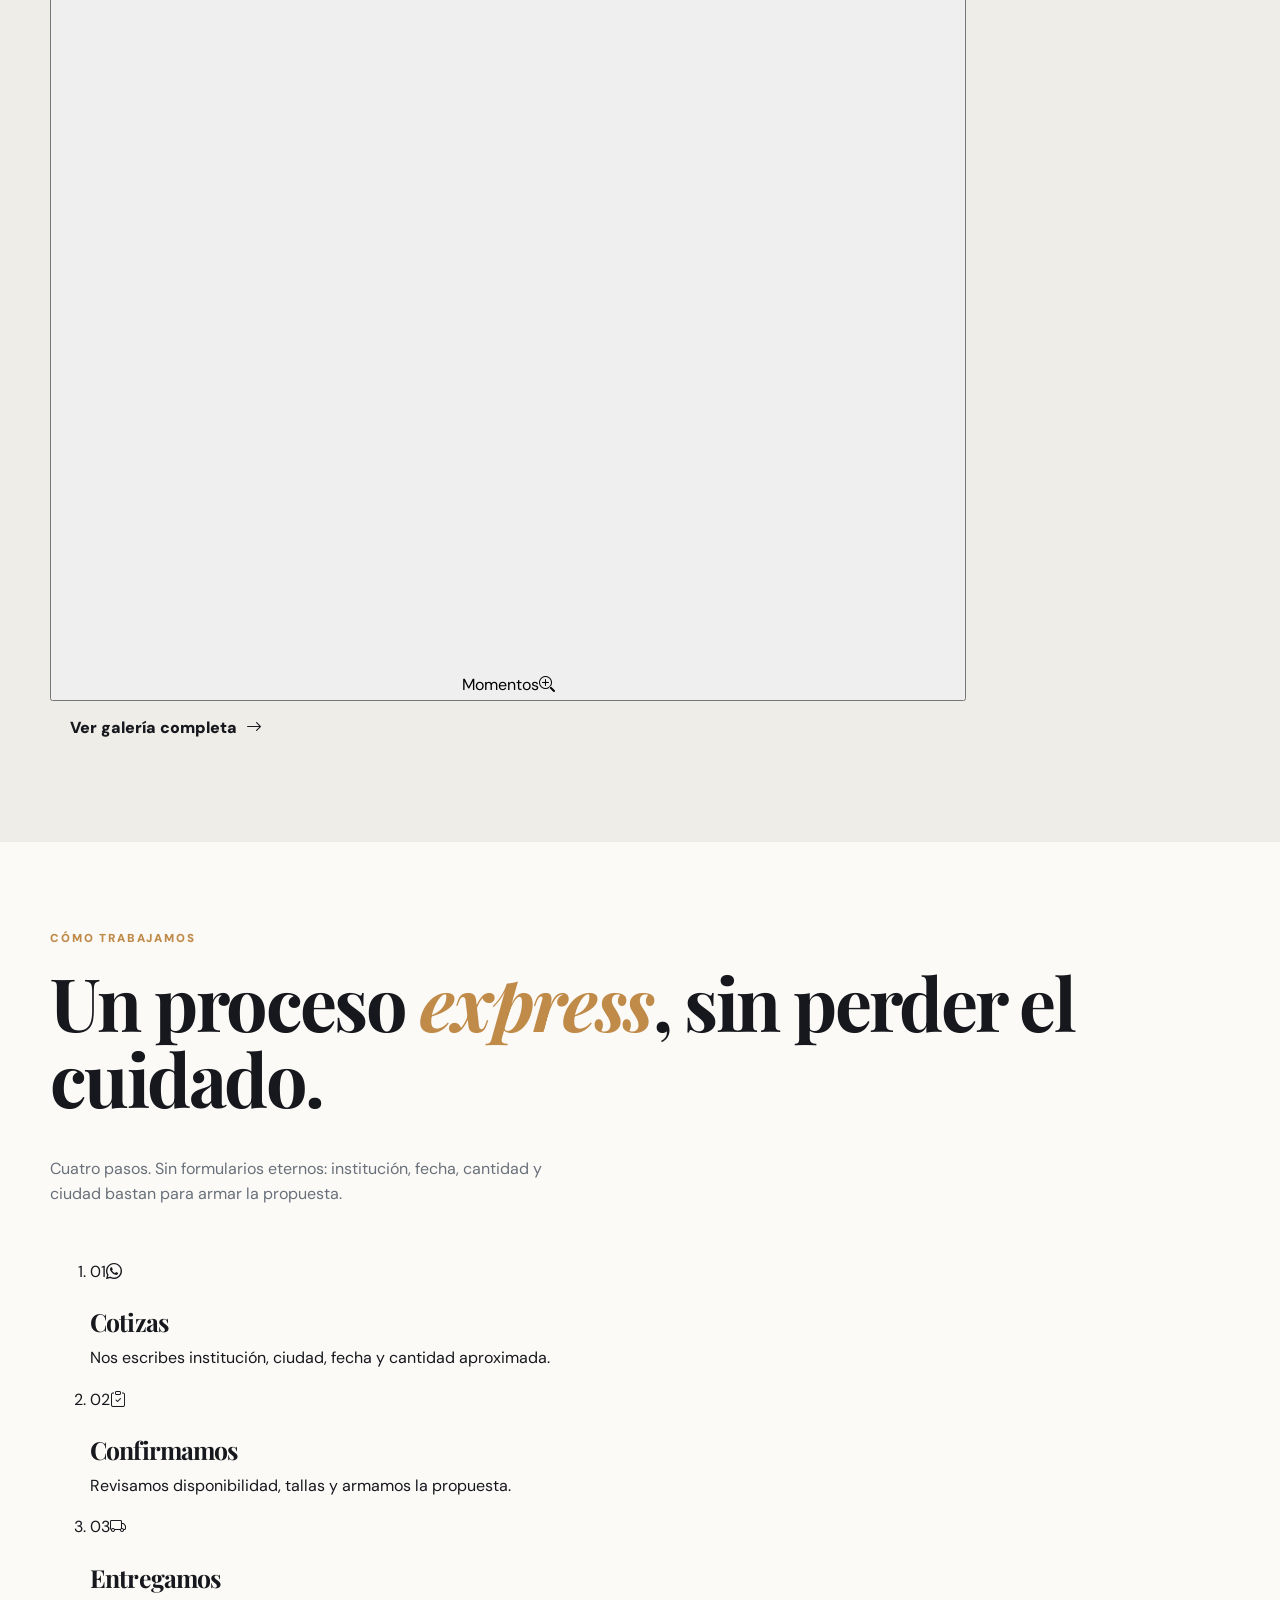
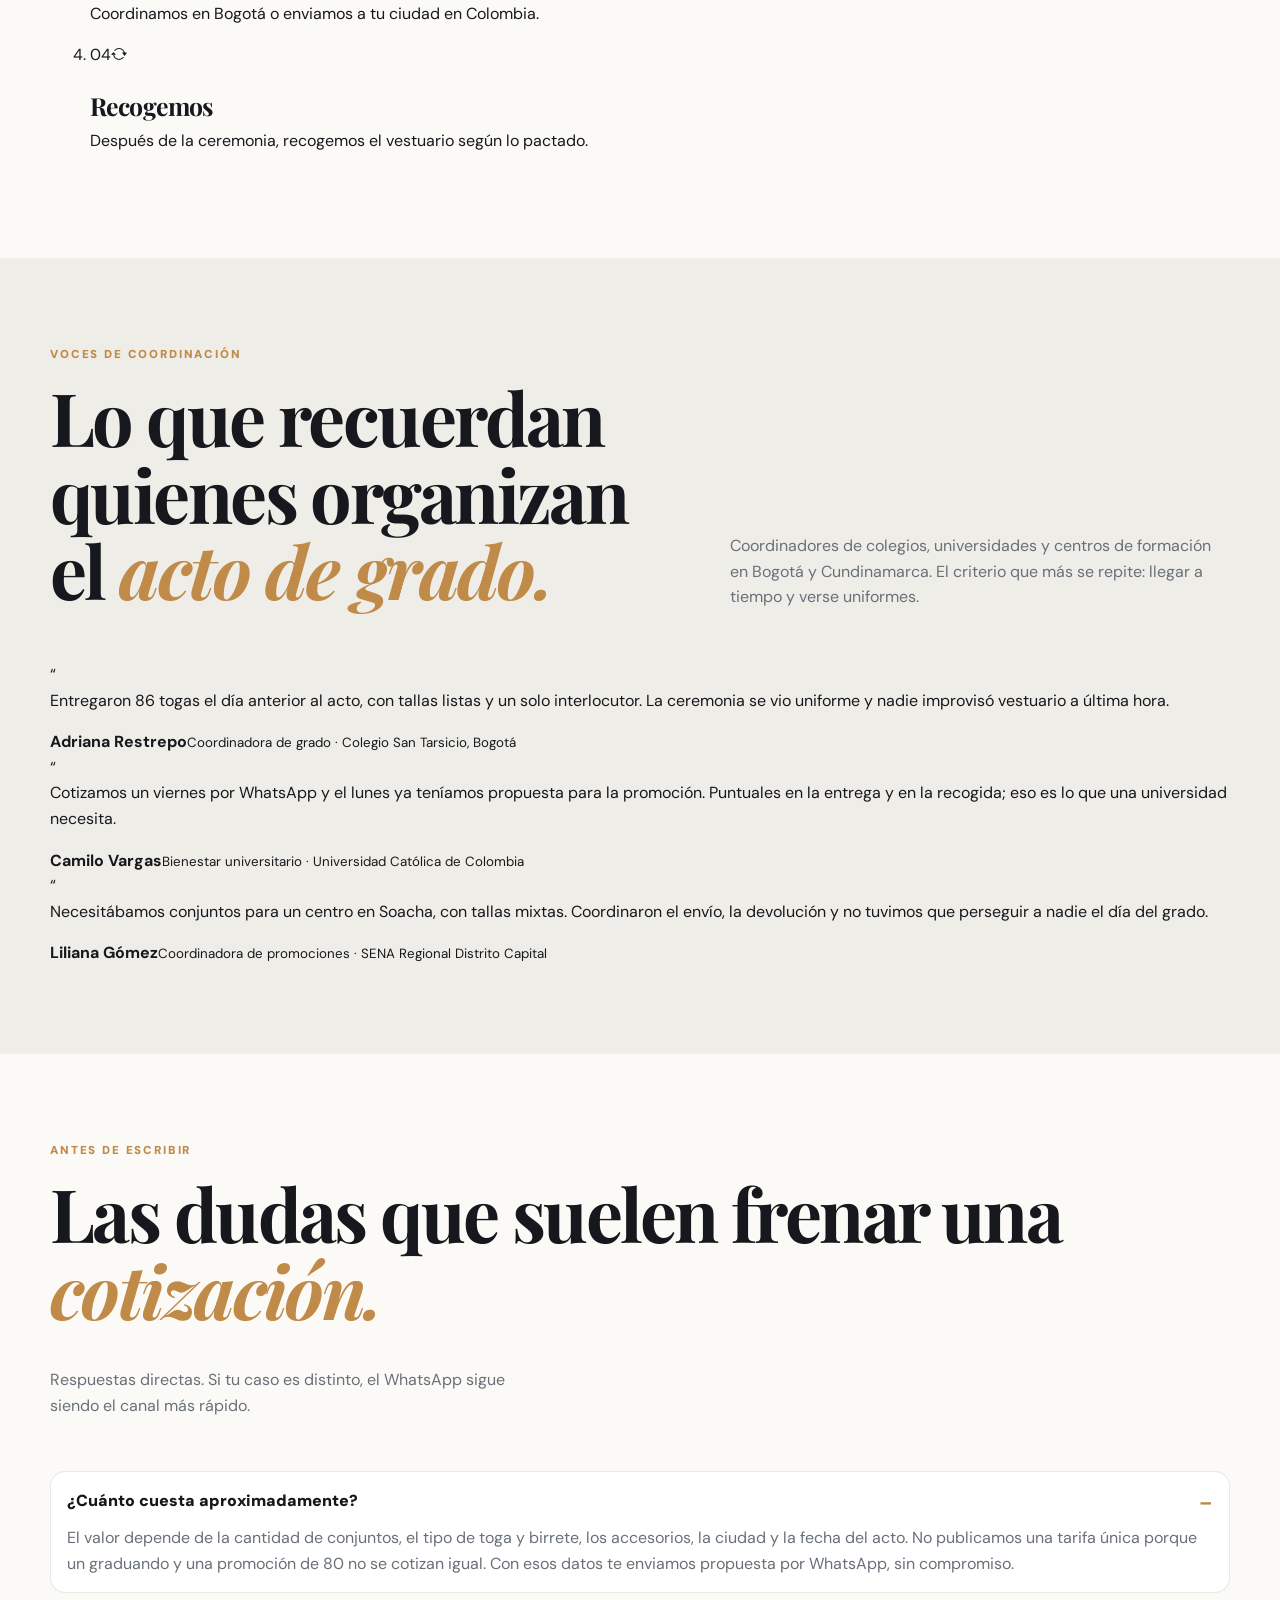
==== commit 6417980f: "Corrige formulario de contacto y mejora entrega del correo a gerencia. Actualiza el correo a gerenci" ====
--- a/index.html
+++ b/index.html
@@ -1,30 +1,95 @@
-<!doctype html>
-<html lang="es">
+﻿<!doctype html>
+<html lang="es-CO">
 <head>
-<meta charset="utf-8"><meta name="viewport" content="width=device-width,initial-scale=1"><meta name="description" content="Demo conceptual de un sitio web multipágina para una empresa de alquiler de togas, birretes y elementos de graduación."><meta name="theme-color" content="#121417"><title>GRADÚA — Sitio Multipágina Demo</title>
-<link rel="preconnect" href="https://fonts.googleapis.com"><link rel="preconnect" href="https://fonts.gstatic.com" crossorigin><link href="https://fonts.googleapis.com/css2?family=DM+Sans:wght@400;500;600;700;800&family=Playfair+Display:ital,wght@0,600;0,700;1,600;1,700&display=swap" rel="stylesheet">
-<link rel="stylesheet" href="https://cdn.jsdelivr.net/npm/bootstrap-icons@1.11.3/font/bootstrap-icons.min.css"><link rel="stylesheet" href="assets/styles.css"><script type="module" src="https://cdn.jsdelivr.net/npm/animejs/+esm"></script>
+<meta charset="utf-8">
+<meta name="viewport" content="width=device-width,initial-scale=1">
+<title>Alquiler de togas y birretes en Bogotá y Colombia | Master Express</title>
+<meta name="description" content="Alquiler de togas, birretes y accesorios de graduación para colegios y universidades en Bogotá y Colombia. Cotiza por WhatsApp con Master Express.">
+<meta name="keywords" content="alquiler togas, alquiler birretes, togas graduación Bogotá, birretes universidad, vestuario académico Colombia, alquiler togas colegios, Master Express">
+<meta name="author" content="Master Express">
+<meta name="robots" content="index,follow,max-image-preview:large,max-snippet:-1,max-video-preview:-1">
+<meta name="googlebot" content="index,follow">
+<meta name="theme-color" content="#121417">
+<meta name="color-scheme" content="light">
+<meta name="format-detection" content="telephone=yes">
+<meta name="geo.region" content="CO-DC">
+<meta name="geo.placename" content="Bogotá">
+<meta name="language" content="Spanish">
+<link rel="canonical" href="https://masterexpress.com.co">
+<link rel="alternate" hreflang="es-CO" href="https://masterexpress.com.co">
+<link rel="alternate" hreflang="es" href="https://masterexpress.com.co">
+<link rel="alternate" hreflang="x-default" href="https://masterexpress.com.co">
+<meta property="og:locale" content="es_CO">
+<meta property="og:type" content="website">
+<meta property="og:site_name" content="Master Express">
+<meta property="og:title" content="Master Express | Alquiler de togas y birretes">
+<meta property="og:description" content="Alquiler de togas, birretes y accesorios de graduación para colegios y universidades en Bogotá y Colombia. Cotiza por WhatsApp con Master Express.">
+<meta property="og:url" content="https://masterexpress.com.co">
+<meta property="og:image" content="https://masterexpress.com.co/assets/img/hero-banner.png">
+<meta property="og:image:alt" content="Alquiler de togas y birretes — Master Express">
+<meta property="og:image:type" content="image/png">
+<meta name="twitter:card" content="summary_large_image">
+<meta name="twitter:title" content="Master Express | Alquiler de togas y birretes">
+<meta name="twitter:description" content="Alquiler de togas, birretes y accesorios de graduación para colegios y universidades en Bogotá y Colombia. Cotiza por WhatsApp con Master Express.">
+<meta name="twitter:image" content="https://masterexpress.com.co/assets/img/hero-banner.png">
+<link rel="icon" type="image/png" sizes="32x32" href="assets/img/favicon-32.png">
+<link rel="apple-touch-icon" href="assets/img/apple-touch-icon.png">
+<link rel="manifest" href="site.webmanifest">
+<link rel="dns-prefetch" href="https://fonts.googleapis.com">
+<link rel="dns-prefetch" href="https://fonts.gstatic.com">
+<link rel="dns-prefetch" href="https://cdn.jsdelivr.net">
+<link rel="preconnect" href="https://fonts.googleapis.com">
+<link rel="preconnect" href="https://fonts.gstatic.com" crossorigin>
+<link rel="preconnect" href="https://cdn.jsdelivr.net" crossorigin>
+<link rel="preload" href="assets/styles.css" as="style">
+<link rel="preload" href="assets/img/logo.png" as="image" type="image/png">
+<link rel="preload" href="assets/img/hero-banner.png" as="image" type="image/png" fetchpriority="high">
+<link rel="preload" href="assets/img/hero-media.png" as="image" type="image/png">
+<link href="https://fonts.googleapis.com/css2?family=DM+Sans:wght@400;500;600;700;800&family=Playfair+Display:ital,wght@0,600;0,700;1,600;1,700&display=swap" rel="stylesheet" media="print" onload="this.media='all'">
+<noscript><link href="https://fonts.googleapis.com/css2?family=DM+Sans:wght@400;500;600;700;800&family=Playfair+Display:ital,wght@0,600;0,700;1,600;1,700&display=swap" rel="stylesheet"></noscript>
+<link rel="stylesheet" href="https://cdn.jsdelivr.net/npm/bootstrap-icons@1.11.3/font/bootstrap-icons.min.css" media="print" onload="this.media='all'">
+<noscript><link rel="stylesheet" href="https://cdn.jsdelivr.net/npm/bootstrap-icons@1.11.3/font/bootstrap-icons.min.css"></noscript>
+<link rel="stylesheet" href="assets/styles.css">
+<script type="application/ld+json">{"@context":"https://schema.org","@graph":[{"@type":["Organization","LocalBusiness"],"@id":"https://masterexpress.com.co/#organization","name":"Master Express","alternateName":"Master Express Togas y Birretes","url":"https://masterexpress.com.co","logo":{"@type":"ImageObject","url":"https://masterexpress.com.co/assets/img/logo.png"},"image":"https://masterexpress.com.co/assets/img/hero-banner.png","description":"Alquiler de togas, birretes y accesorios de graduación para colegios y universidades en Bogotá y Colombia.","email":"gerencia@masterexpress.com.co","telephone":"+573134695020","foundingDate":"2018","address":{"@type":"PostalAddress","addressLocality":"Bogotá","addressRegion":"Bogotá D.C.","addressCountry":"CO"},"geo":{"@type":"GeoCoordinates","latitude":4.711,"longitude":-74.0721},"areaServed":[{"@type":"City","name":"Bogotá"},{"@type":"Country","name":"Colombia"}],"openingHoursSpecification":{"@type":"OpeningHoursSpecification","dayOfWeek":["Monday","Tuesday","Wednesday","Thursday","Friday","Saturday"],"opens":"08:00","closes":"18:00"},"contactPoint":[{"@type":"ContactPoint","telephone":"+573134695020","contactType":"sales","areaServed":"CO","availableLanguage":["Spanish"],"email":"gerencia@masterexpress.com.co"}],"sameAs":["https://wa.me/573134695020"],"priceRange":"$$","currenciesAccepted":"COP","knowsAbout":["Alquiler de togas","Alquiler de birretes","Vestuario de graduación","Actos de grado","Estolas académicas"]},{"@type":"WebSite","@id":"https://masterexpress.com.co/#website","url":"https://masterexpress.com.co","name":"Master Express","description":"Alquiler de togas y birretes para actos de grado en Bogotá y Colombia.","publisher":{"@id":"https://masterexpress.com.co/#organization"},"inLanguage":"es-CO"},{"@type":"BreadcrumbList","itemListElement":[{"@type":"ListItem","position":1,"name":"Inicio","item":"https://masterexpress.com.co"}]},{"@type":"Service","serviceType":"Alquiler de vestuario académico","name":"Alquiler de togas y birretes","description":"Alquiler de togas, birretes, estolas y paquetes por promoción para colegios y universidades.","provider":{"@id":"https://masterexpress.com.co/#organization"},"areaServed":["Bogotá","Colombia"],"offers":{"@type":"Offer","availability":"https://schema.org/InStock","priceCurrency":"COP","url":"https://masterexpress.com.co/servicios.html"}},{"@type":"FAQPage","mainEntity":[{"@type":"Question","name":"¿Cuánto cuesta aproximadamente?","acceptedAnswer":{"@type":"Answer","text":"El valor depende de la cantidad de conjuntos, el tipo de toga y birrete, los accesorios, la ciudad y la fecha del acto. No publicamos una tarifa única porque un graduando y una promoción de 80 no se cotizan igual. Con esos datos te enviamos propuesta por WhatsApp, sin compromiso."}},{"@type":"Question","name":"¿Hay mínimo de pedido para promociones?","acceptedAnswer":{"@type":"Answer","text":"No. Atendemos un conjunto individual y promociones completas. Para grupos no exigimos un número cerrado al cotizar: confirmamos cantidades definitivas antes de la entrega, cuando la institución ya tiene la lista de tallas."}},{"@type":"Question","name":"¿Con cuánta anticipación debo pedir?","acceptedAnswer":{"@type":"Answer","text":"Lo ideal es cotizar en cuanto tengas fecha. En temporada de grados (sobre todo junio–diciembre) el inventario se reserva con anticipación. Pedidos de última semana se evalúan según disponibilidad real, sin prometer lo que no hay."}},{"@type":"Question","name":"¿Cómo se paga?","acceptedAnswer":{"@type":"Answer","text":"Transferencia o consignación bancaria. En promociones solemos acordar un abono para reservar inventario y el saldo antes de la entrega. Los datos de cuenta se confirman por WhatsApp al aceptar la propuesta."}}]}]}</script>
+<script type="importmap">
+{
+  "imports": {
+    "animejs": "https://cdn.jsdelivr.net/npm/animejs@4.3.6/+esm",
+    "animejs/": "https://cdn.jsdelivr.net/npm/animejs@4.3.6/"
+  }
+}
+</script>
+<link rel="modulepreload" href="https://cdn.jsdelivr.net/npm/animejs@4.3.6/+esm">
 </head>
 <body>
 <a class="skip-link" href="#contenido">Saltar al contenido</a>
-<header class="site-header"><div class="container header__inner"><a class="brand" href="index.html"><span class="brand__mark">G</span><span>GRADÚA</span></a><nav class="nav" id="primary-nav" aria-label="Navegación principal"><a class="is-current" href="index.html">Inicio</a><a href="nosotros.html">Nosotros</a><a href="servicios.html">Servicios</a><a href="galeria.html">Galería</a><a href="contacto.html">Preguntas</a><a class="button button--sm" href="contacto.html"><i class="bi bi-whatsapp"></i> Cotizar</a></nav><button class="nav-toggle" type="button" aria-label="Abrir menú" aria-controls="primary-nav" aria-expanded="false"><span></span><span></span><span></span></button></div></header>
+<header class="site-header"><div class="container header__inner"><a class="brand" href="index.html" aria-label="Master Express"><span class="brand__mark"><img class="brand__logo" src="assets/img/logo.png" alt="Master Express" width="1952" height="1636" decoding="async" fetchpriority="high"></span><span class="brand__name"><span class="brand__name-primary">Master</span><span class="brand__name-secondary">Express</span></span></a><nav class="nav" id="primary-nav" aria-label="Navegación principal"><a class="is-current" href="index.html">Inicio</a><a href="nosotros.html">Nosotros</a><a href="servicios.html">Servicios</a><a href="galeria.html">Galería</a><a href="contacto.html">Contacto</a><a class="button button--sm button--accent" href="contacto.html#cotizacion"><i class="bi bi-envelope"></i> Cotizar</a></nav><button class="nav-toggle" type="button" aria-label="Abrir menú" aria-controls="primary-nav" aria-expanded="false"><span></span><span></span><span></span></button></div></header>
 <main id="contenido">
-<section class="page-hero page-hero--photo"><div class="page-hero__overlay"></div><div class="container page-hero__inner"><div data-animate="hero"><p class="eyebrow eyebrow--light"><i class="bi bi-mortarboard-fill"></i> Sitio multipágina · Demo conceptual</p><h1>Una experiencia digital que explica, inspira y <em>convierte.</em></h1><p>Una estructura más completa para una empresa que necesita mostrar quiénes son, qué alquilan, cómo trabajan y cómo solicitar una cotización sin fricciones.</p><div class="hero__actions"><a class="button button--accent" href="contacto.html"><i class="bi bi-whatsapp"></i> Solicitar cotización</a><a class="button button--glass" href="servicios.html">Explorar servicios <i class="bi bi-arrow-right"></i></a></div></div><div class="hero-media" data-animate="hero-image"><img src="https://images.pexels.com/photos/34787376/pexels-photo-34787376.jpeg?auto=compress&cs=tinysrgb&w=1600" alt="Graduados celebrando con togas y birretes" fetchpriority="high"><div class="hero-media__badge"><i class="bi bi-stars"></i><strong>Una marca<br>lista para crecer</strong></div></div></div></section>
-<section class="proof-bar"><div class="container proof-bar__grid"><div class="proof-item"><i class="bi bi-building"></i><div><strong>Institucional</strong><small>Colegios y universidades</small></div></div><div class="proof-item"><i class="bi bi-box-seam"></i><div><strong>Portafolio</strong><small>Vestuario y accesorios</small></div></div><div class="proof-item"><i class="bi bi-diagram-3"></i><div><strong>Proceso</strong><small>Solicitud y coordinación</small></div></div><div class="proof-item"><i class="bi bi-whatsapp"></i><div><strong>Conversión</strong><small>WhatsApp como canal principal</small></div></div></div></section>
+<section class="page-hero page-hero--photo"><div class="page-hero__overlay"></div><div class="container page-hero__inner"><div data-animate="hero"><p class="eyebrow eyebrow--light">Vestuario académico · Ceremonias con distinción</p><h1>El vestuario de tu graduación, listo para el  <br> <em>gran día.</em></h1><p>Coordinamos togas, birretes y accesorios para colegios y universidades: un solo contacto, tallas claras y entrega a tiempo en Bogotá y en el resto del país.</p><div class="hero__actions"><a class="button button--accent" href="https://wa.me/573134695020?text=Hola,%20buen%20d%C3%ADa.%20Me%20gustar%C3%ADa%20cotizar%20el%20alquiler%20de%20togas%20y%20birretes%20con%20Master%20Express.%20%C2%BFPodr%C3%ADan%20orientarme%20sobre%20disponibilidad%20y%20condiciones%3F" target="_blank" rel="noopener"><i class="bi bi-whatsapp"></i> Solicitar cotización</a><a class="button button--glass" href="servicios.html#catalogo">Ver catálogo <i class="bi bi-arrow-right"></i></a></div></div><div class="hero-media" data-animate="hero-image"><img src="assets/img/hero-media.png" alt="Graduada con toga y birrete de Master Express" fetchpriority="high" width="1600" height="1200" decoding="async"><div class="hero-media__badge"><i class="bi bi-geo-alt-fill"></i><strong>Bogotá<br>y Colombia</strong></div></div></div></section>
 
-<section class="section section--soft"><div class="container"><div class="section-heading section-heading--split"><div><p class="eyebrow">Arquitectura de información</p><h2>Más contenido, pero mejor <em>organizado.</em></h2></div><p>La multipágina permite profundizar sin convertir el inicio en una pared de texto. Cada página cumple una función: confianza, catálogo, prueba visual y contacto.</p></div><div class="architecture-grid"><article data-animate="card"><i class="bi bi-person-lines-fill"></i><span>01</span><h3>Nosotros</h3><p>Historia, propósito, valores, cobertura y la manera en que la empresa trabaja.</p><a href="nosotros.html">Ver página <i class="bi bi-arrow-right"></i></a></article><article class="dark-card" data-animate="card"><i class="bi bi-grid-1x2"></i><span>02</span><h3>Servicios</h3><p>Catálogo, paquetes, accesorios, proceso, preguntas y llamadas a la acción.</p><a href="servicios.html">Ver servicios <i class="bi bi-arrow-right"></i></a></article><article data-animate="card"><i class="bi bi-images"></i><span>03</span><h3>Galería</h3><p>Fotografías conceptuales de producto, grupos y momentos de graduación.</p><a href="galeria.html">Ver galería <i class="bi bi-arrow-right"></i></a></article><article data-animate="card"><i class="bi bi-chat-square-quote"></i><span>04</span><h3>Contacto</h3><p>Formulario orientado a WhatsApp, FAQ y toda la información para cotizar.</p><a href="contacto.html">Ir a contacto <i class="bi bi-arrow-right"></i></a></article></div></div></section>
+<section class="proof-bar"><div class="container proof-bar__grid"><div class="proof-item"><strong>8+</strong><small>Años coordinando actos de grado</small></div><div class="proof-item"><strong>180+</strong><small>Ceremonias atendidas</small></div><div class="proof-item"><strong>45+</strong><small>Promociones por temporada</small></div><div class="proof-item"><strong>2 h</strong><small>Respuesta típica en día hábil</small></div></div></section>
 
-<section class="section"><div class="container split-grid"><div class="split-media" data-animate="media"><img src="https://images.pexels.com/photos/12794086/pexels-photo-12794086.jpeg?auto=compress&cs=tinysrgb&w=1400" alt="Graduado sosteniendo toga y birrete" loading="lazy"><span class="media-tag"><i class="bi bi-camera"></i> Imagen conceptual</span></div><div data-animate="copy"><p class="eyebrow">Primera impresión</p><h2>La web debe responder primero lo que el cliente <em>quiere saber.</em></h2><p class="muted">Antes de escribir, un visitante necesita entender si el servicio le sirve, qué puede contratar, para quién está pensado y cuál es el siguiente paso.</p><div class="feature-list"><div><i class="bi bi-check-circle-fill"></i><span><strong>Qué ofrecen:</strong> togas, birretes y complementos.</span></div><div><i class="bi bi-check-circle-fill"></i><span><strong>Para quién:</strong> colegios, universidades e instituciones.</span></div><div><i class="bi bi-check-circle-fill"></i><span><strong>Cómo contratar:</strong> contacto directo y cotización.</span></div><div><i class="bi bi-check-circle-fill"></i><span><strong>Por qué confiar:</strong> proceso y presentación profesional.</span></div></div><a class="button" href="nosotros.html">Conocer la empresa <i class="bi bi-arrow-right"></i></a></div></div></section>
+<section class="section section--logos"><div class="container"><div class="section-heading"><div><p class="eyebrow">Instituciones</p><h2>Colegios, universidades y centros de formación que ya <em>confían</em> en el vestuario.</h2></div><p>Atendemos actos de grado en Bogotá y en otras ciudades de Colombia, con el mismo cuidado para una promoción completa o para un solo graduando.</p></div></div><div class="logo-marquee" role="region" aria-label="Instituciones atendidas"><div class="logo-marquee__track"><div class="logo-marquee__group"><figure class="logo-slide"><div class="logo-slide__mark"><img src="assets/img/catolica.png" alt="" width="512" height="512" loading="lazy" decoding="async"></div><figcaption class="logo-slide__name">Universidad Católica de Colombia</figcaption></figure><figure class="logo-slide"><div class="logo-slide__mark"><img src="assets/img/javeriana.png" alt="" width="512" height="512" loading="lazy" decoding="async"></div><figcaption class="logo-slide__name">Pontificia Universidad Javeriana</figcaption></figure><figure class="logo-slide"><div class="logo-slide__mark"><img src="assets/img/nacional.png" alt="" width="512" height="512" loading="lazy" decoding="async"></div><figcaption class="logo-slide__name">Universidad Nacional de Colombia</figcaption></figure><figure class="logo-slide"><div class="logo-slide__mark"><img src="assets/img/rosario.png" alt="" width="512" height="512" loading="lazy" decoding="async"></div><figcaption class="logo-slide__name">Universidad del Rosario</figcaption></figure><figure class="logo-slide"><div class="logo-slide__mark"><img src="assets/img/sena.png" alt="" width="512" height="512" loading="lazy" decoding="async"></div><figcaption class="logo-slide__name">Servicio Nacional de Aprendizaje</figcaption></figure><figure class="logo-slide"><div class="logo-slide__mark"><img src="assets/img/udistrital.png" alt="" width="512" height="512" loading="lazy" decoding="async"></div><figcaption class="logo-slide__name">Universidad Distrital Francisco José de Caldas</figcaption></figure></div><div class="logo-marquee__group" aria-hidden="true"><figure class="logo-slide"><div class="logo-slide__mark"><img src="assets/img/catolica.png" alt="" width="512" height="512" loading="lazy" decoding="async"></div><figcaption class="logo-slide__name">Universidad Católica de Colombia</figcaption></figure><figure class="logo-slide"><div class="logo-slide__mark"><img src="assets/img/javeriana.png" alt="" width="512" height="512" loading="lazy" decoding="async"></div><figcaption class="logo-slide__name">Pontificia Universidad Javeriana</figcaption></figure><figure class="logo-slide"><div class="logo-slide__mark"><img src="assets/img/nacional.png" alt="" width="512" height="512" loading="lazy" decoding="async"></div><figcaption class="logo-slide__name">Universidad Nacional de Colombia</figcaption></figure><figure class="logo-slide"><div class="logo-slide__mark"><img src="assets/img/rosario.png" alt="" width="512" height="512" loading="lazy" decoding="async"></div><figcaption class="logo-slide__name">Universidad del Rosario</figcaption></figure><figure class="logo-slide"><div class="logo-slide__mark"><img src="assets/img/sena.png" alt="" width="512" height="512" loading="lazy" decoding="async"></div><figcaption class="logo-slide__name">Servicio Nacional de Aprendizaje</figcaption></figure><figure class="logo-slide"><div class="logo-slide__mark"><img src="assets/img/udistrital.png" alt="" width="512" height="512" loading="lazy" decoding="async"></div><figcaption class="logo-slide__name">Universidad Distrital Francisco José de Caldas</figcaption></figure></div></div></div></section>
 
-<section class="section section--dark"><div class="container"><div class="section-heading"><div><p class="eyebrow eyebrow--light">Servicios destacados</p><h2>El portafolio necesita verse tan claro como <em>se entiende.</em></h2></div><p>La página de servicios puede crecer con fotos reales, tallas, condiciones, precios por volumen y paquetes específicos.</p></div><div class="service-grid"><article data-animate="card"><div class="service-icon"><i class="bi bi-mortarboard"></i></div><span>01</span><h3>Togas y birretes</h3><p>Conjuntos para estudiantes y grupos académicos.</p><a href="servicios.html">Ver detalle <i class="bi bi-arrow-right"></i></a></article><article data-animate="card"><div class="service-icon"><i class="bi bi-box-seam"></i></div><span>02</span><h3>Paquetes por evento</h3><p>Opciones para promociones y ceremonias institucionales.</p><a href="servicios.html#paquetes">Ver paquetes <i class="bi bi-arrow-right"></i></a></article><article data-animate="card"><div class="service-icon"><i class="bi bi-award"></i></div><span>03</span><h3>Accesorios</h3><p>Estolas, medallas, borlas y complementos de ceremonia.</p><a href="servicios.html#accesorios">Ver accesorios <i class="bi bi-arrow-right"></i></a></article><article data-animate="card"><div class="service-icon"><i class="bi bi-rulers"></i></div><span>04</span><h3>Coordinación</h3><p>Información para pedidos, cantidades y tiempos.</p><a href="servicios.html#proceso">Ver proceso <i class="bi bi-arrow-right"></i></a></article></div></div></section>
+<section class="section section--soft"><div class="container"><div class="section-heading section-heading--split"><div><p class="eyebrow">Para quién es</p><h2>Un interlocutor claro, según el tipo de <em>ceremonia.</em></h2></div><p>No es lo mismo vestir a un graduando que coordinar una promoción de 80. Por eso cotizamos y operamos distinto en cada caso, con el mismo estándar de presentación.</p></div><div class="audience-grid"><article class="audience-card" data-animate="card"><span class="audience-card__icon" aria-hidden="true"><i class="bi bi-building"></i></span><h3>Colegios y universidades</h3><p>Rectoría, coordinación de grado o bienestar: un solo pedido institucional, fechas pactadas y logística para el acto.</p><a href="servicios.html#catalogo">Ver servicio institucional <i class="bi bi-arrow-right"></i></a></article><article class="audience-card audience-card--featured" data-animate="card"><span class="audience-card__icon" aria-hidden="true"><i class="bi bi-people"></i></span><h3>Promociones completas</h3><p>Cursos y facultades enteras: cantidades, tallas y entrega en un mismo acuerdo. El ticket más frecuente de Master Express.</p><a href="https://wa.me/573134695020?text=Hola%2C%20buen%20d%C3%ADa.%20Quiero%20cotizar%20un%20paquete%20de%20alquiler%20para%20una%20promoci%C3%B3n%20completa%20con%20Master%20Express.%20Me%20gustar%C3%ADa%20revisar%20cantidades%2C%20tallas%20y%20fecha%20del%20acto%20de%20grado." target="_blank" rel="noopener">Cotizar promoción <i class="bi bi-arrow-right"></i></a></article><article class="audience-card" data-animate="card"><span class="audience-card__icon" aria-hidden="true"><i class="bi bi-person"></i></span><h3>Graduando individual</h3><p>Un conjunto o unos pocos, con la misma presentación de ceremonia. Ideal si la institución no centralizó el pedido.</p><a href="https://wa.me/573134695020?text=Hola,%20buen%20d%C3%ADa.%20Necesito%20cotizar%20el%20alquiler%20de%20toga%20y%20birrete%20para%20un%20graduando%20con%20Master%20Express.%20%C2%BFMe%20pueden%20indicar%20disponibilidad%20y%20opciones%3F" target="_blank" rel="noopener">Cotizar mi conjunto <i class="bi bi-arrow-right"></i></a></article></div></div></section>
 
-<section class="section section--soft"><div class="container"><div class="section-heading section-heading--split"><div><p class="eyebrow">Prueba visual</p><h2>Cuando la fotografía es buena, el producto <em>se explica solo.</em></h2></div><p>Estas imágenes son conceptuales y fueron seleccionadas para esta demo a partir de bancos de imágenes. En el proyecto real se recomienda utilizar fotografías propias.</p></div><div class="mini-gallery"><a href="galeria.html"><img src="https://images.pexels.com/photos/19501079/pexels-photo-19501079.jpeg?auto=compress&cs=tinysrgb&w=1100" alt="Graduados en ceremonia" loading="lazy"><span>Grupos</span></a><a href="galeria.html"><img src="https://images.pexels.com/photos/31040288/pexels-photo-31040288.jpeg?auto=compress&cs=tinysrgb&w=1100" alt="Estudiantes con togas" loading="lazy"><span>Instituciones</span></a><a href="galeria.html"><img src="https://images.pexels.com/photos/17615715/pexels-photo-17615715.jpeg?auto=compress&cs=tinysrgb&w=1100" alt="Graduado en campus" loading="lazy"><span>Momentos</span></a></div><div class="center-cta"><a class="text-link" href="galeria.html">Ver galería completa <i class="bi bi-arrow-right"></i></a></div></div></section>
+<section class="section section--rentals"><div class="container rentals-layout"><div class="rentals-media" data-animate="media"><div class="rentals-media__frame"><img src="https://images.pexels.com/photos/12794086/pexels-photo-12794086.jpeg?auto=compress&cs=tinysrgb&w=1400" alt="Toga y birrete listos para ceremonia de grado" loading="lazy" decoding="async"><span class="rentals-media__badge"><i class="bi bi-mortarboard"></i> Vestuario de ceremonia</span></div></div><div class="rentals-content" data-animate="copy"><p class="eyebrow">Lo que alquilamos</p><h2>Todo lo que una ceremonia necesita, <em>sin improvisar.</em></h2><p class="rentals-lead muted">Master Express existe para que el acto de grado se vea impecable: vestuario cuidado, tallas claras y entrega puntual, tanto para un estudiante como para una promoción entera.</p><div class="rentals-highlights"><span><i class="bi bi-building"></i> Colegios y universidades</span><span><i class="bi bi-geo-alt"></i> Bogotá y Colombia</span></div><ul class="rentals-features"><li><span class="rentals-features__icon" aria-hidden="true"><i class="bi bi-mortarboard"></i></span><div><strong>Togas y birretes</strong><span>Conjuntos para colegio, universidad y cuerpo académico.</span></div></li><li><span class="rentals-features__icon" aria-hidden="true"><i class="bi bi-people"></i></span><div><strong>Promociones completas</strong><span>Un solo pedido y un interlocutor para todo el grupo.</span></div></li><li><span class="rentals-features__icon" aria-hidden="true"><i class="bi bi-award"></i></span><div><strong>Accesorios</strong><span>Estolas, borlas y complementos de ceremonia.</span></div></li><li><span class="rentals-features__icon" aria-hidden="true"><i class="bi bi-truck"></i></span><div><strong>Logística</strong><span>Entrega y recogida coordinadas según la fecha del grado.</span></div></li></ul><div class="rentals-cta"><a class="button button--premium" href="https://wa.me/573134695020?text=Hola,%20buen%20d%C3%ADa.%20Me%20gustar%C3%ADa%20cotizar%20el%20alquiler%20de%20togas%20y%20birretes%20con%20Master%20Express.%20%C2%BFPodr%C3%ADan%20orientarme%20sobre%20disponibilidad%20y%20condiciones%3F" target="_blank" rel="noopener"><i class="bi bi-whatsapp"></i> Solicitar cotización</a></div></div></div></section>
 
-<section class="section"><div class="container"><div class="section-heading"><div><p class="eyebrow">Proceso comercial</p><h2>Una estructura pensada para que el usuario <em>avance.</em></h2></div><p>El sitio acompaña al cliente desde la curiosidad hasta la conversación comercial, evitando saltos innecesarios.</p></div><div class="process-grid"><article data-animate="card"><span>01</span><i class="bi bi-search"></i><h3>Descubre</h3><p>Entiende la propuesta, el catálogo y el público al que se atiende.</p></article><article data-animate="card"><span>02</span><i class="bi bi-heart"></i><h3>Confía</h3><p>Ve fotografías, proceso, preguntas frecuentes y señales de respaldo.</p></article><article data-animate="card"><span>03</span><i class="bi bi-whatsapp"></i><h3>Pregunta</h3><p>Puede abrir WhatsApp desde múltiples puntos del recorrido.</p></article><article data-animate="card"><span>04</span><i class="bi bi-check2-circle"></i><h3>Convierte</h3><p>La solicitud llega con fecha, ciudad, cantidad y servicio de interés.</p></article></div></div></section>
+<section class="section section--dark section--catalog"><div class="container"><div class="section-heading section-heading--catalog"><div><p class="eyebrow eyebrow--light">Catálogo</p><h2>Elige el tipo de pedido y cotizamos sobre <em>tu fecha.</em></h2></div><p>El valor depende de cantidad, tallas, ciudad y accesorios. En Servicios está el detalle; aquí el camino más corto hacia la propuesta.</p></div><div class="service-grid"><article data-animate="card"><span class="service-card__icon" aria-hidden="true"><i class="bi bi-mortarboard"></i></span><h3>Togas y birretes</h3><p>Conjuntos de graduación para estudiantes, docentes y directivos.</p><a href="servicios.html#catalogo">Ver detalle <i class="bi bi-arrow-right"></i></a></article><article class="service-card--featured" data-animate="card"><span class="service-card__icon" aria-hidden="true"><i class="bi bi-box-seam"></i></span><h3>Paquetes por promoción</h3><p>Un pedido centralizado para todo el curso o la facultad.</p><a href="servicios.html#paquetes">Ver paquetes <i class="bi bi-arrow-right"></i></a></article><article data-animate="card"><span class="service-card__icon" aria-hidden="true"><i class="bi bi-award"></i></span><h3>Accesorios</h3><p>Estolas, borlas, medallas y complementos de ceremonia.</p><a href="servicios.html#accesorios">Ver accesorios <i class="bi bi-arrow-right"></i></a></article><article data-animate="card"><span class="service-card__icon" aria-hidden="true"><i class="bi bi-truck"></i></span><h3>Coordinación</h3><p>Tallas, cantidades, entrega y recogida, a tiempo.</p><a href="servicios.html#incluye">Qué incluye <i class="bi bi-arrow-right"></i></a></article></div></div></section>
 
-<section class="section section--dark"><div class="container cta-banner"><div><p class="eyebrow eyebrow--light">Siguiente paso</p><h2>Una web que no solo se ve bien: <em>también mueve conversaciones.</em></h2><p>La experiencia real puede conectarse a WhatsApp, correo, analítica, SEO y herramientas de seguimiento.</p></div><div class="cta-banner__actions"><a class="button button--accent" href="contacto.html"><i class="bi bi-whatsapp"></i> Solicitar cotización</a><a class="button button--glass" href="nosotros.html">Conocer más <i class="bi bi-arrow-right"></i></a></div></div></section>
+<section class="section section--soft section--showcase"><div class="container"><div class="section-heading section-heading--showcase"><div><p class="eyebrow">El gran día</p><h2>El vestuario se entiende cuando se <em>ve en ceremonia.</em></h2></div><p>Referencias de grupos, instituciones y momentos de grado: el tipo de escena para la que preparamos cada toga y cada birrete.</p></div><div class="showcase-grid"><button class="showcase-item showcase-item--lead showcase-item--pos-group" type="button" data-lightbox="https://images.pexels.com/photos/19501079/pexels-photo-19501079.jpeg?auto=compress&amp;cs=tinysrgb&amp;w=1800" data-caption="Promoción en ceremonia de grado"><img src="https://images.pexels.com/photos/19501079/pexels-photo-19501079.jpeg?auto=compress&amp;cs=tinysrgb&amp;w=900&amp;h=700&amp;fit=crop" alt="Grupo de graduados con togas y birretes en ceremonia" loading="lazy" width="900" height="700" decoding="async"><span class="showcase-item__label">Grupos</span><span class="showcase-item__zoom" aria-hidden="true"><i class="bi bi-zoom-in"></i></span></button><button class="showcase-item showcase-item--pos-ceremony" type="button" data-lightbox="assets/img/hero-banner.png" data-caption="Ceremonia institucional"><img src="assets/img/hero-banner.png" alt="Graduados caminando en acto de grado con togas y birretes" loading="lazy" width="900" height="700" decoding="async"><span class="showcase-item__label">Instituciones</span><span class="showcase-item__zoom" aria-hidden="true"><i class="bi bi-zoom-in"></i></span></button><button class="showcase-item showcase-item--pos-portrait" type="button" data-lightbox="assets/img/hero-media.png" data-caption="El momento del grado"><img src="assets/img/hero-media.png" alt="Graduada con toga y birrete de Master Express" width="900" height="700" decoding="async" fetchpriority="high"><span class="showcase-item__label">Momentos</span><span class="showcase-item__zoom" aria-hidden="true"><i class="bi bi-zoom-in"></i></span></button></div><div class="showcase-cta"><a class="button button--premium" href="galeria.html">Ver galería completa <i class="bi bi-arrow-right"></i></a></div></div></section>
+
+<section class="section section--process"><div class="container"><div class="section-heading section-heading--process"><div><p class="eyebrow">Cómo trabajamos</p><h2>Un proceso <em>express</em>, sin perder el cuidado.</h2></div><p>Cuatro pasos. Sin formularios eternos: institución, fecha, cantidad y ciudad bastan para armar la propuesta.</p></div><ol class="process-timeline"><li data-animate="card"><div class="process-timeline__marker"><span class="process-timeline__step">01</span><span class="process-timeline__icon" aria-hidden="true"><i class="bi bi-whatsapp"></i></span></div><div class="process-timeline__content"><h3>Cotizas</h3><p>Nos escribes institución, ciudad, fecha y cantidad aproximada.</p></div></li><li data-animate="card"><div class="process-timeline__marker"><span class="process-timeline__step">02</span><span class="process-timeline__icon" aria-hidden="true"><i class="bi bi-clipboard-check"></i></span></div><div class="process-timeline__content"><h3>Confirmamos</h3><p>Revisamos disponibilidad, tallas y armamos la propuesta.</p></div></li><li data-animate="card"><div class="process-timeline__marker"><span class="process-timeline__step">03</span><span class="process-timeline__icon" aria-hidden="true"><i class="bi bi-truck"></i></span></div><div class="process-timeline__content"><h3>Entregamos</h3><p>Coordinamos en Bogotá o enviamos a tu ciudad en Colombia.</p></div></li><li data-animate="card"><div class="process-timeline__marker"><span class="process-timeline__step">04</span><span class="process-timeline__icon" aria-hidden="true"><i class="bi bi-arrow-repeat"></i></span></div><div class="process-timeline__content"><h3>Recogemos</h3><p>Después de la ceremonia, recogemos el vestuario según lo pactado.</p></div></li></ol></div></section>
+
+<section class="section section--soft"><div class="container"><div class="section-heading section-heading--split"><div><p class="eyebrow">Voces de coordinación</p><h2>Lo que recuerdan quienes organizan el <em>acto de grado.</em></h2></div><p>Coordinadores de colegios, universidades y centros de formación en Bogotá y Cundinamarca. El criterio que más se repite: llegar a tiempo y verse uniformes.</p></div><div class="quotes-grid"><article class="quote-card" data-animate="card"><span class="quote-card__mark" aria-hidden="true">“</span><p>Entregaron 86 togas el día anterior al acto, con tallas listas y un solo interlocutor. La ceremonia se vio uniforme y nadie improvisó vestuario a última hora.</p><footer><strong>Adriana Restrepo</strong><small>Coordinadora de grado · Colegio San Tarsicio, Bogotá</small></footer></article><article class="quote-card" data-animate="card"><span class="quote-card__mark" aria-hidden="true">“</span><p>Cotizamos un viernes por WhatsApp y el lunes ya teníamos propuesta para la promoción. Puntuales en la entrega y en la recogida; eso es lo que una universidad necesita.</p><footer><strong>Camilo Vargas</strong><small>Bienestar universitario · Universidad Católica de Colombia</small></footer></article><article class="quote-card" data-animate="card"><span class="quote-card__mark" aria-hidden="true">“</span><p>Necesitábamos conjuntos para un centro en Soacha, con tallas mixtas. Coordinaron el envío, la devolución y no tuvimos que perseguir a nadie el día del grado.</p><footer><strong>Liliana Gómez</strong><small>Coordinadora de promociones · SENA Regional Distrito Capital</small></footer></article></div></div></section>
+
+<section class="section" id="faq"><div class="container faq-home"><div class="section-heading"><div><p class="eyebrow">Antes de escribir</p><h2>Las dudas que suelen frenar una <em>cotización.</em></h2></div><p>Respuestas directas. Si tu caso es distinto, el WhatsApp sigue siendo el canal más rápido.</p></div><div class="faq-list"><details open><summary>¿Cuánto cuesta aproximadamente?</summary><p>El valor depende de la cantidad de conjuntos, el tipo de toga y birrete, los accesorios, la ciudad y la fecha del acto. No publicamos una tarifa única porque un graduando y una promoción de 80 no se cotizan igual. Con esos datos te enviamos propuesta por WhatsApp, sin compromiso.</p></details><details><summary>¿Hay mínimo de pedido para promociones?</summary><p>No. Atendemos un conjunto individual y promociones completas. Para grupos no exigimos un número cerrado al cotizar: confirmamos cantidades definitivas antes de la entrega, cuando la institución ya tiene la lista de tallas.</p></details><details><summary>¿Con cuánta anticipación debo pedir?</summary><p>Lo ideal es cotizar en cuanto tengas fecha. En temporada de grados (sobre todo junio–diciembre) el inventario se reserva con anticipación. Pedidos de última semana se evalúan según disponibilidad real, sin prometer lo que no hay.</p></details><details><summary>¿Cómo se paga?</summary><p>Transferencia o consignación bancaria. En promociones solemos acordar un abono para reservar inventario y el saldo antes de la entrega. Los datos de cuenta se confirman por WhatsApp al aceptar la propuesta.</p></details></div><div class="faq-home__more"><a class="button" href="contacto.html#faq">Ver todas las preguntas <i class="bi bi-arrow-right"></i></a></div></div></section>
+
+<section class="section section--dark section--cta-final"><div class="container"><div class="cta-final" data-animate="card"><p class="eyebrow eyebrow--light">Siguiente paso</p><h2>Si ya tienes fecha de grado, <em>hablemos hoy.</em></h2><p class="cta-final__lead">Cuéntanos colegio o universidad, número de estudiantes y ciudad. Te respondemos por WhatsApp con la cotización del alquiler.</p><ul class="cta-final__trust" aria-label="Ventajas de contacto"><li><i class="bi bi-lightning-charge-fill"></i> Respuesta en el día hábil</li><li><i class="bi bi-geo-alt"></i> Bogotá y Colombia</li><li><i class="bi bi-mortarboard"></i> Individual o por promoción</li></ul><div class="cta-final__actions"><a class="button button--premium" href="https://wa.me/573134695020?text=Hola,%20buen%20d%C3%ADa.%20Me%20gustar%C3%ADa%20cotizar%20el%20alquiler%20de%20togas%20y%20birretes%20con%20Master%20Express.%20%C2%BFPodr%C3%ADan%20orientarme%20sobre%20disponibilidad%20y%20condiciones%3F" target="_blank" rel="noopener"><i class="bi bi-whatsapp"></i> Solicitar cotización</a><a class="button button--cta-secondary" href="contacto.html#cotizacion">Usar el formulario</a></div><p class="cta-final__note">También puedes escribir al <a href="https://wa.me/573134695020?text=Hola,%20buen%20d%C3%ADa.%20Me%20gustar%C3%ADa%20cotizar%20el%20alquiler%20de%20togas%20y%20birretes%20con%20Master%20Express.%20%C2%BFPodr%C3%ADan%20orientarme%20sobre%20disponibilidad%20y%20condiciones%3F" target="_blank" rel="noopener">+57 313 469 5020</a> o a <a href="mailto:gerencia@masterexpress.com.co">gerencia@masterexpress.com.co</a></p></div></div></section>
 </main>
-<footer class="footer"><div class="container footer__top"><div class="footer__brand"><a class="brand brand--light" href="index.html"><span class="brand__mark">G</span><span>GRADÚA</span></a><p>Demo conceptual. La identidad, imágenes y datos reales se reemplazan al aprobar el concepto visual.</p><a href="https://wa.me/573155730236?text=Hola,%20quiero%20informaci%C3%B3n%20sobre%20el%20servicio%20de%20graduaci%C3%B3n." target="_blank" rel="noopener" class="footer__wa"><i class="bi bi-whatsapp"></i> +57 315 573 0236</a></div><div class="footer__col"><h3>Empresa</h3><a href="nosotros.html">Nosotros</a><a href="servicios.html">Servicios</a><a href="galeria.html">Galería</a></div><div class="footer__col"><h3>Ayuda</h3><a href="contacto.html">Preguntas frecuentes</a><a href="contacto.html#cotizacion">Solicitar cotización</a><a href="contacto.html#canales">Canales de atención</a></div><div class="footer__col"><h3>Canal principal</h3><p>WhatsApp para disponibilidad, cantidades, fechas y propuestas.</p><span class="footer__badge"><i class="bi bi-lightning-charge-fill"></i> Respuesta directa</span></div></div><div class="container footer__bottom"><span>© 2026 GRADÚA · Demo conceptual</span><a href="contacto.html">Hablar con el equipo <i class="bi bi-arrow-right"></i></a></div></footer>
-<a class="whatsapp-float" href="https://wa.me/573155730236?text=Hola,%20quiero%20cotizar%20togas%20y%20birretes." target="_blank" rel="noopener" aria-label="Contactar por WhatsApp"><i class="bi bi-whatsapp"></i><span>WhatsApp</span></a><div class="mobile-cta"><a href="contacto.html"><i class="bi bi-lightning-charge-fill"></i> Cotizar</a><a href="https://wa.me/573155730236?text=Hola,%20quiero%20cotizar%20togas%20y%20birretes." target="_blank" rel="noopener"><i class="bi bi-whatsapp"></i> WhatsApp</a></div>
-<script type="module" src="assets/app.js"></script>
-</body></html>
+<footer class="footer"><div class="container footer__inner"><div class="footer__top"><div class="footer__brand"><a class="brand brand--light" href="index.html" aria-label="Master Express"><span class="brand__mark"><img class="brand__logo" src="assets/img/logo.png" alt="Master Express" width="1952" height="1636" decoding="async" fetchpriority="high"></span><span class="brand__name"><span class="brand__name-primary">Master</span><span class="brand__name-secondary">Express</span></span></a><p>Alquiler de togas, birretes y accesorios de graduación para colegios y universidades en Bogotá y Colombia.</p><div class="footer__contacts"><a href="https://wa.me/573134695020?text=Hola,%20buen%20d%C3%ADa.%20Me%20gustar%C3%ADa%20cotizar%20el%20alquiler%20de%20togas%20y%20birretes%20con%20Master%20Express.%20%C2%BFPodr%C3%ADan%20orientarme%20sobre%20disponibilidad%20y%20condiciones%3F" target="_blank" rel="noopener" class="footer__wa"><i class="bi bi-whatsapp"></i> +57 313 469 5020</a><a href="mailto:gerencia@masterexpress.com.co" class="footer__email"><i class="bi bi-envelope"></i> gerencia@masterexpress.com.co</a></div></div><div class="footer__col"><h3>Empresa</h3><a href="nosotros.html">Nosotros</a><a href="servicios.html">Servicios</a><a href="galeria.html">Galería</a></div><div class="footer__col"><h3>Ayuda</h3><a href="contacto.html#faq">Preguntas frecuentes</a><a href="contacto.html#cotizacion">Solicitar cotización</a><a href="contacto.html#canales">Canales de atención</a></div><div class="footer__col footer__col--channel"><h3>Canal principal</h3><p>WhatsApp para disponibilidad, cantidades, fechas y propuestas de alquiler. Correo: <a href="mailto:gerencia@masterexpress.com.co">gerencia@masterexpress.com.co</a>.</p><span class="footer__badge"><i class="bi bi-lightning-charge-fill"></i> Respuesta directa</span></div></div><div class="footer__bottom"><span>© 2026 Master Express · Bogotá, Colombia</span><a href="contacto.html#canales">Hablar con el equipo <i class="bi bi-arrow-right"></i></a></div></div></footer>
+<a class="whatsapp-float" href="https://wa.me/573134695020?text=Hola%2C%20buen%20d%C3%ADa.%20Me%20gustar%C3%ADa%20recibir%20informaci%C3%B3n%20sobre%20el%20alquiler%20de%20togas%20y%20birretes%20con%20Master%20Express." target="_blank" rel="noopener" aria-label="Contactar por WhatsApp"><i class="bi bi-whatsapp" aria-hidden="true"></i></a>
+<div class="lightbox" id="lightbox" aria-hidden="true" role="dialog" aria-modal="true" aria-label="Vista ampliada de imagen"><button type="button" class="lightbox__close" aria-label="Cerrar imagen"><i class="bi bi-x-lg"></i></button><button type="button" class="lightbox__nav lightbox__nav--prev" aria-label="Imagen anterior"><i class="bi bi-chevron-left"></i></button><button type="button" class="lightbox__nav lightbox__nav--next" aria-label="Imagen siguiente"><i class="bi bi-chevron-right"></i></button><figure class="lightbox__figure"><img id="lightbox-img" src="" alt="Vista ampliada" decoding="async" loading="lazy"><figcaption id="lightbox-caption"></figcaption></figure></div>
+<script type="module" src="assets/app.js?v=20260902b"></script>
+</body>
+</html>
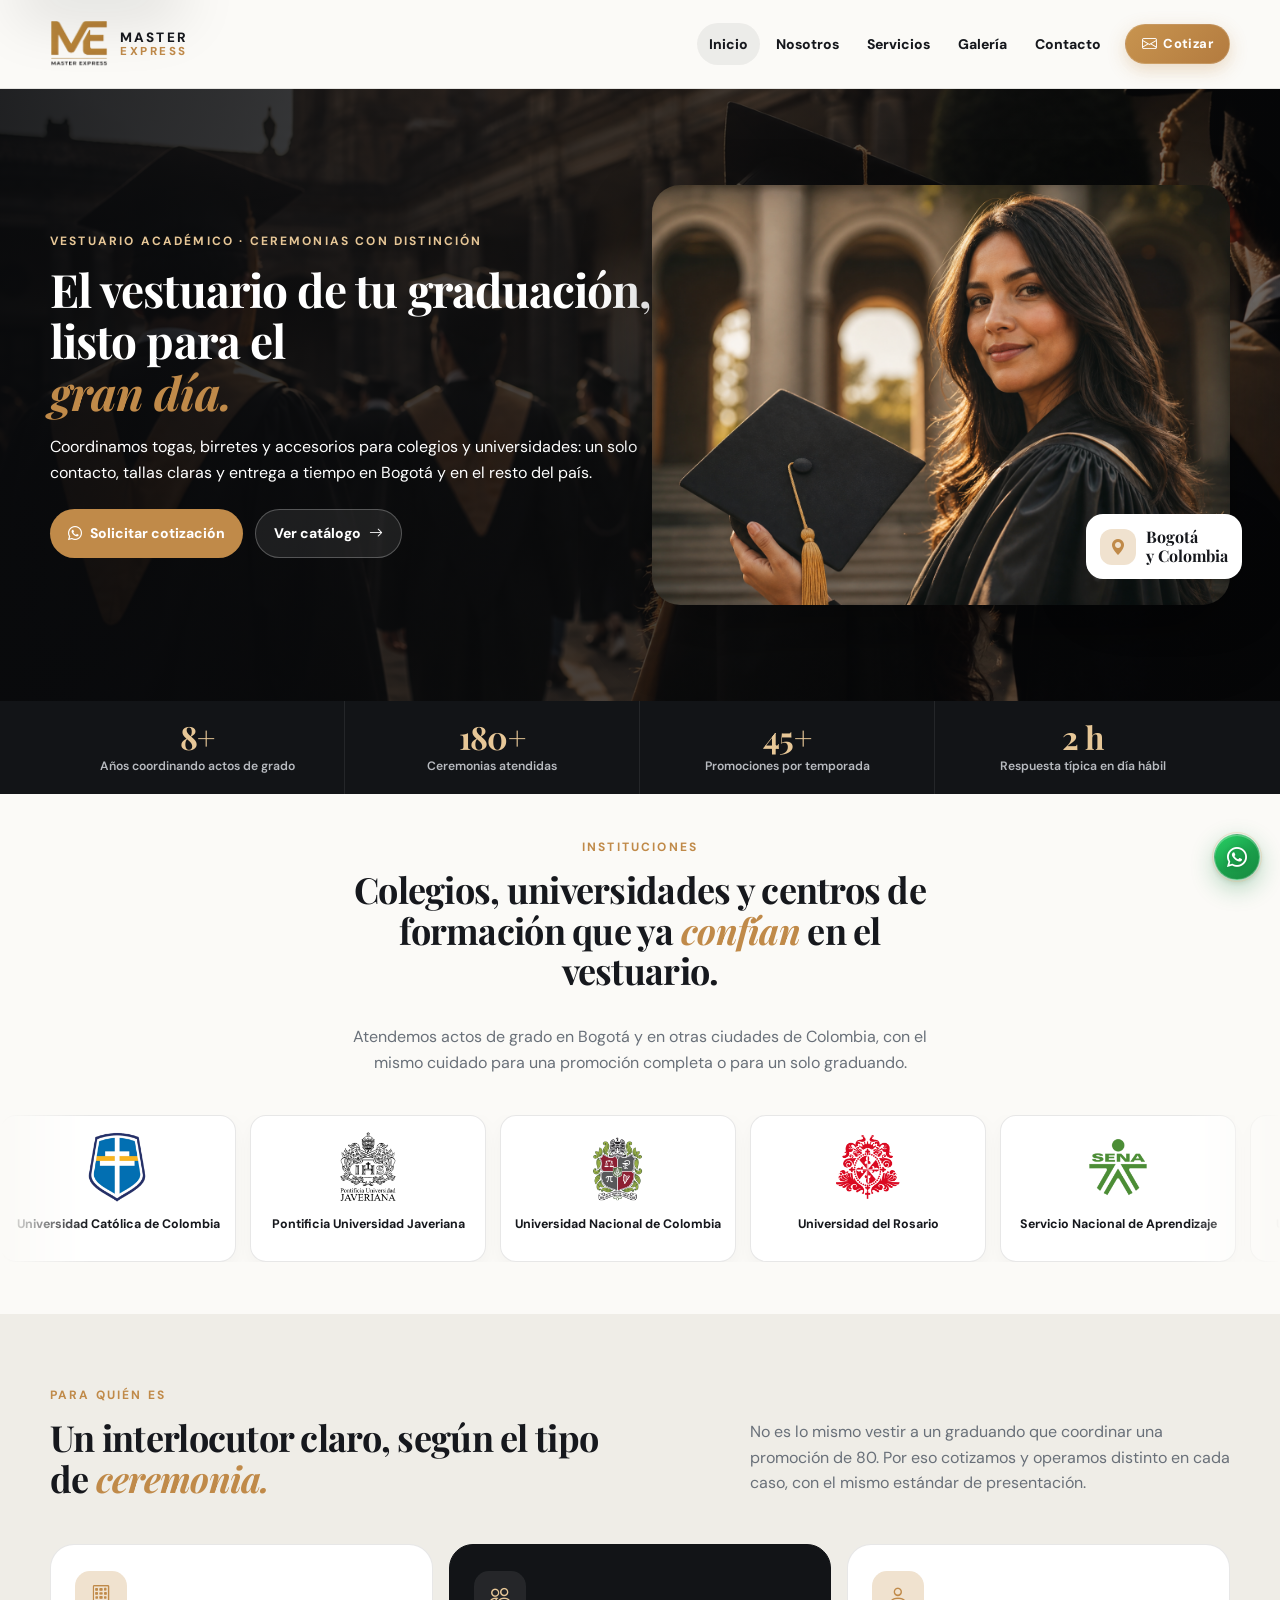
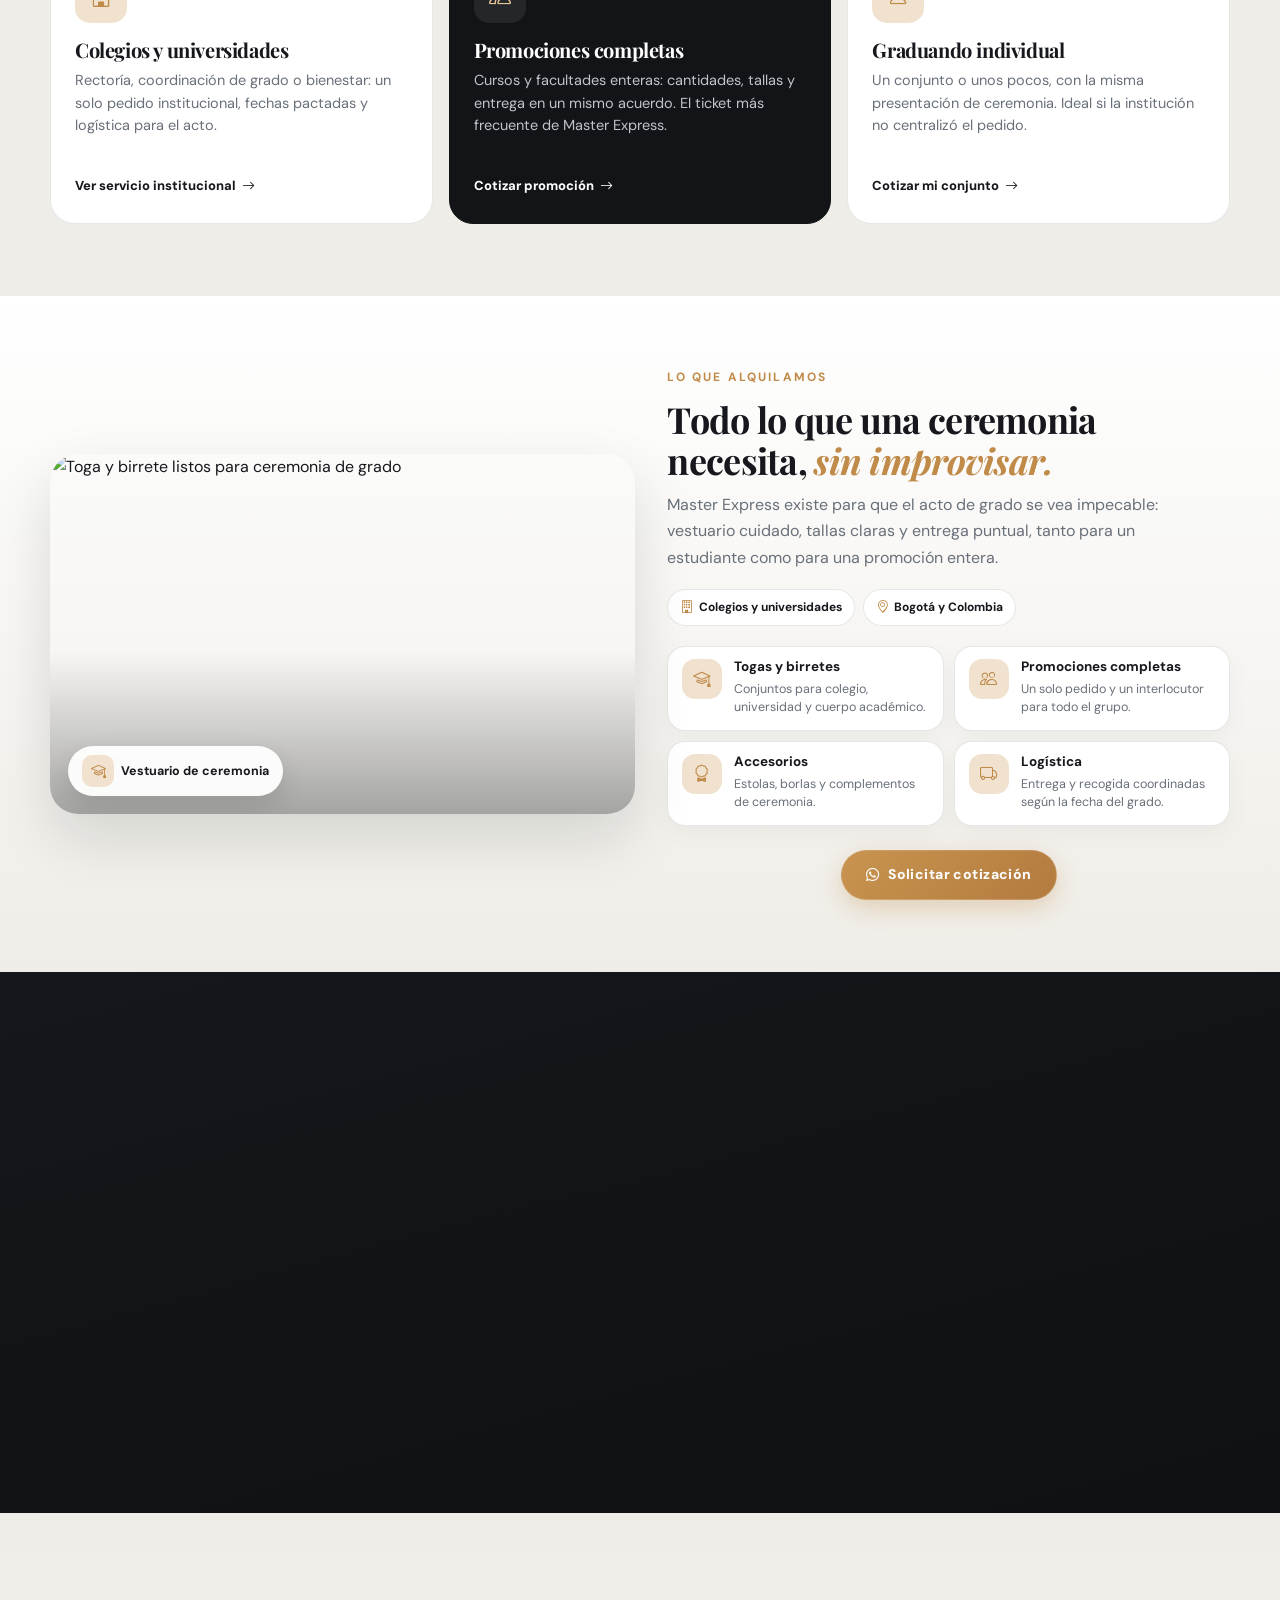
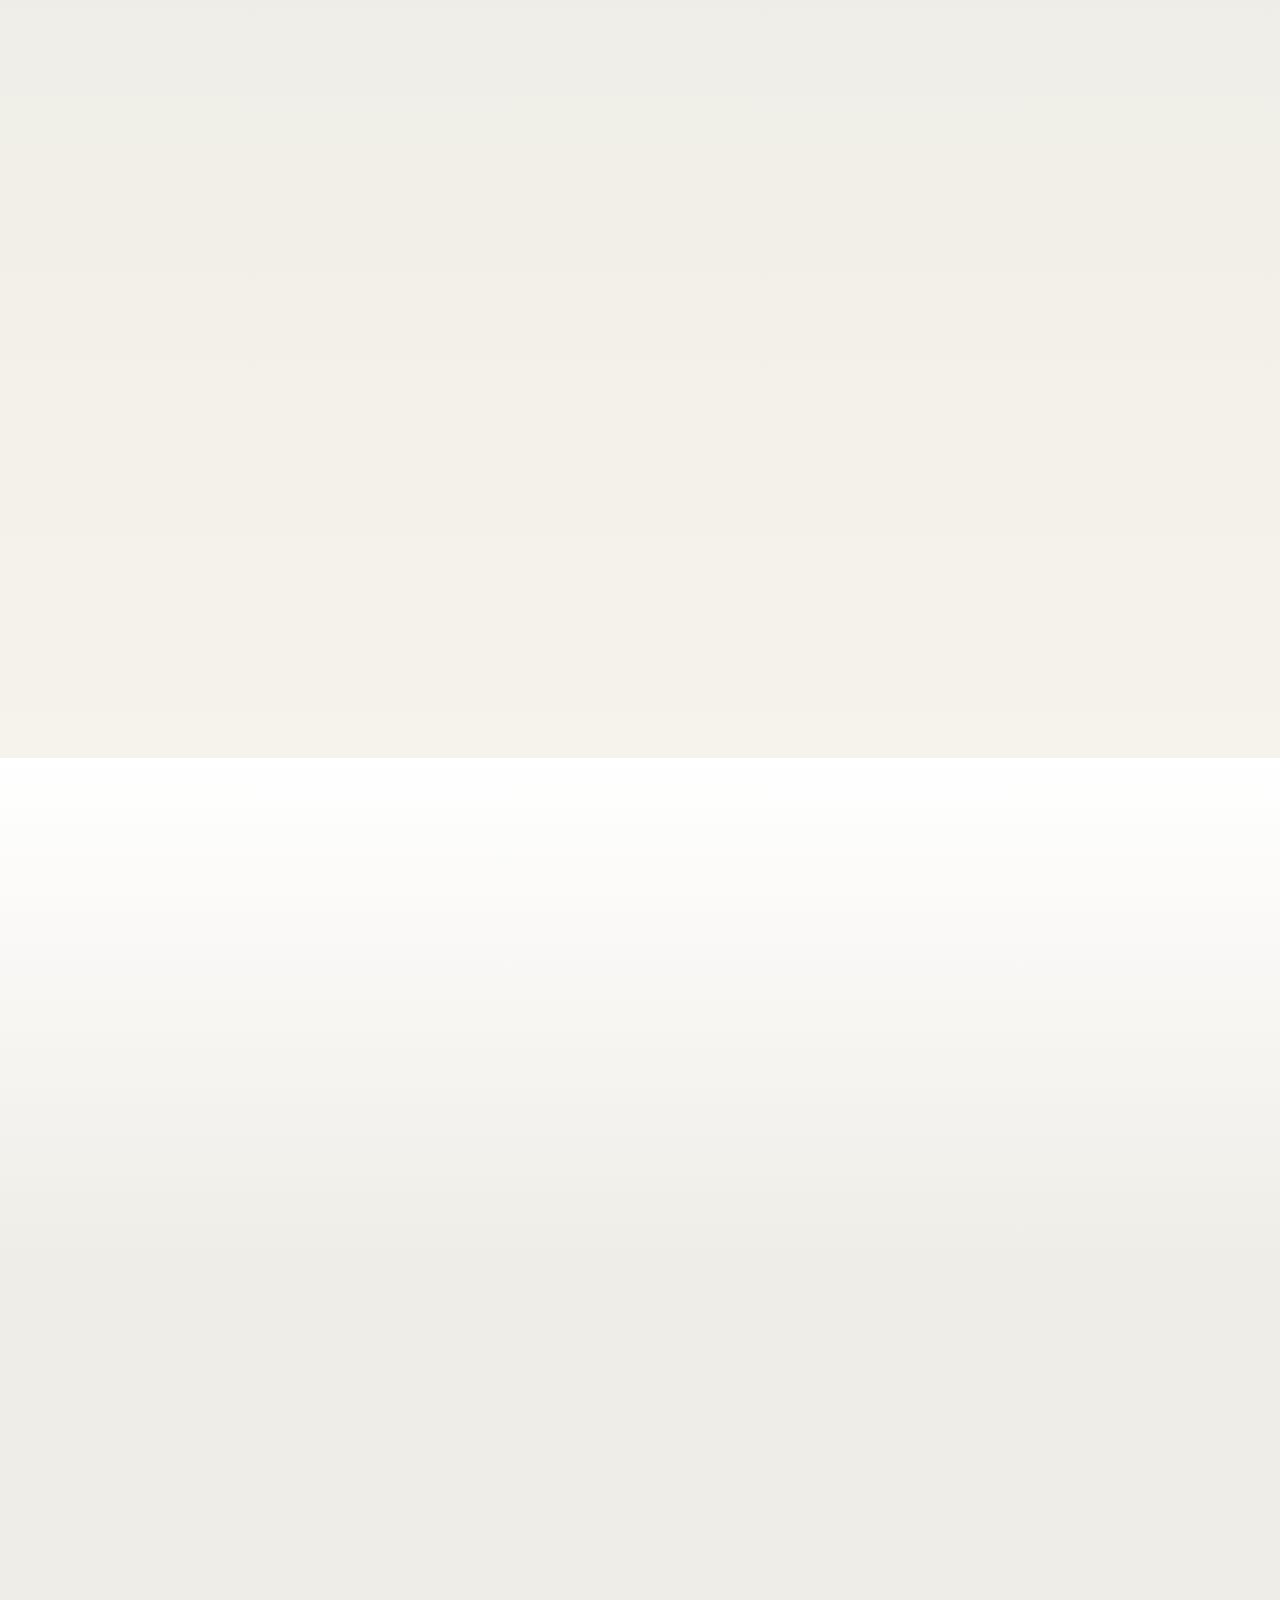
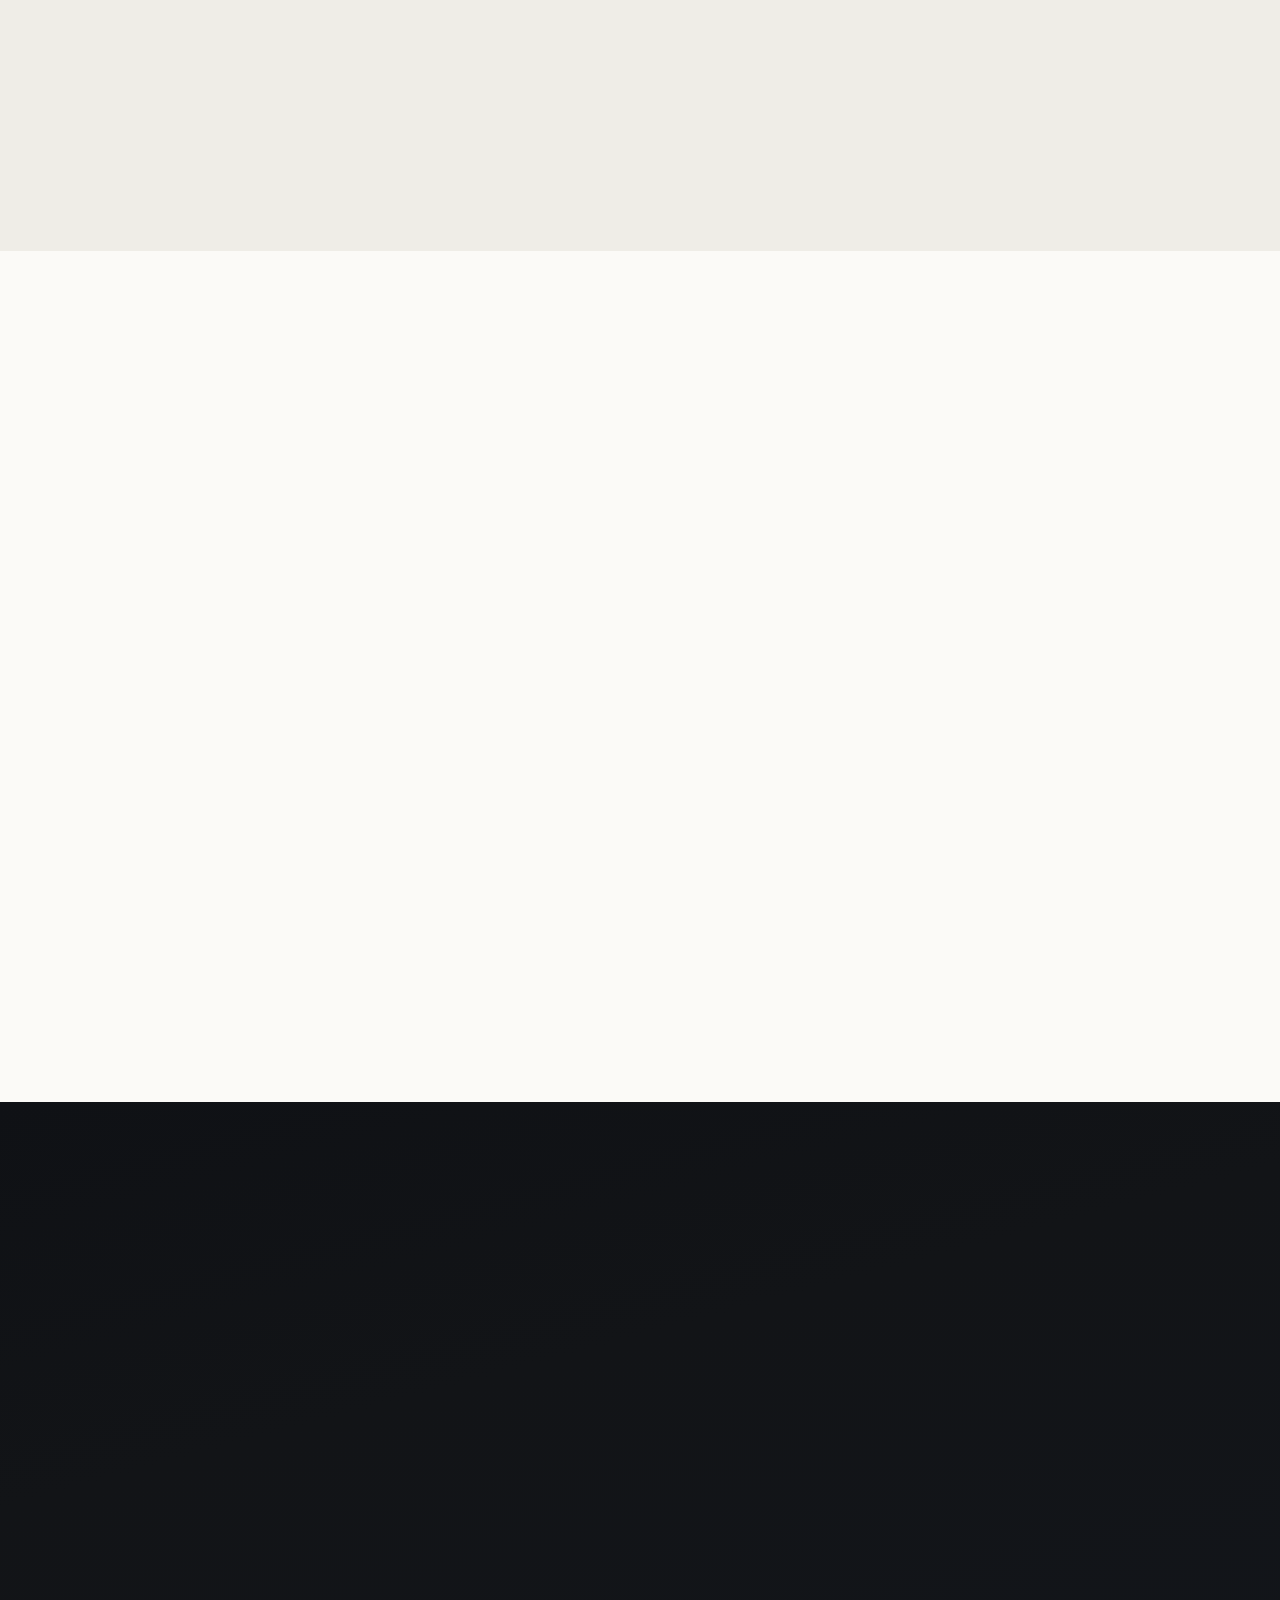
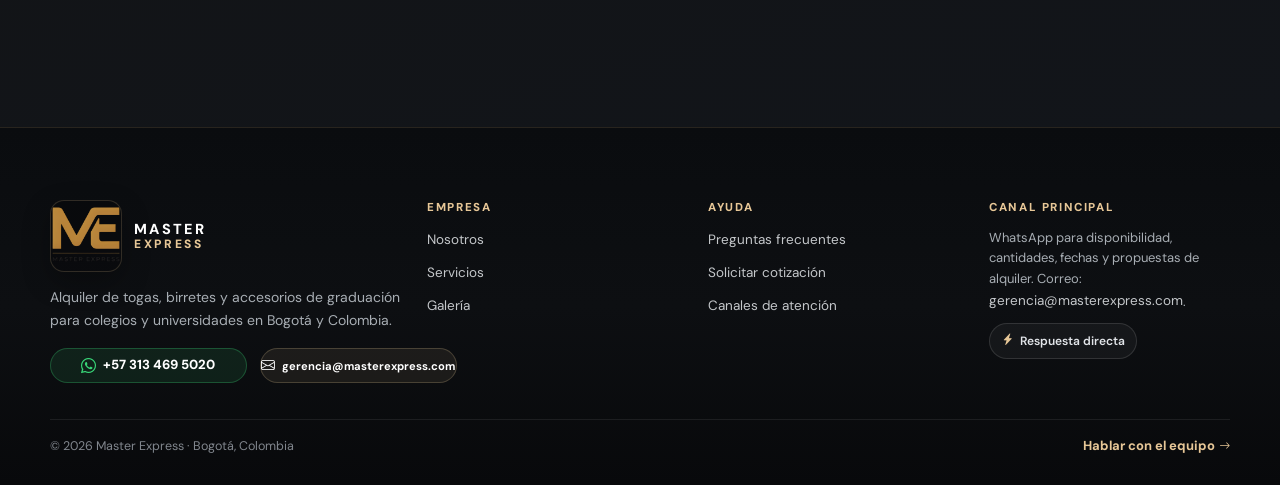
==== commit e35f58b1: "Publica sitio Master Express con SEO, motion y cotizacion" ====
--- a/index.html
+++ b/index.html
@@ -1,4 +1,4 @@
-﻿<!doctype html>
+<!doctype html>
 <html lang="es-CO">
 <head>
 <meta charset="utf-8">
@@ -50,7 +50,7 @@
 <link rel="stylesheet" href="https://cdn.jsdelivr.net/npm/bootstrap-icons@1.11.3/font/bootstrap-icons.min.css" media="print" onload="this.media='all'">
 <noscript><link rel="stylesheet" href="https://cdn.jsdelivr.net/npm/bootstrap-icons@1.11.3/font/bootstrap-icons.min.css"></noscript>
 <link rel="stylesheet" href="assets/styles.css">
-<script type="application/ld+json">{"@context":"https://schema.org","@graph":[{"@type":["Organization","LocalBusiness"],"@id":"https://masterexpress.com.co/#organization","name":"Master Express","alternateName":"Master Express Togas y Birretes","url":"https://masterexpress.com.co","logo":{"@type":"ImageObject","url":"https://masterexpress.com.co/assets/img/logo.png"},"image":"https://masterexpress.com.co/assets/img/hero-banner.png","description":"Alquiler de togas, birretes y accesorios de graduación para colegios y universidades en Bogotá y Colombia.","email":"gerencia@masterexpress.com.co","telephone":"+573134695020","foundingDate":"2018","address":{"@type":"PostalAddress","addressLocality":"Bogotá","addressRegion":"Bogotá D.C.","addressCountry":"CO"},"geo":{"@type":"GeoCoordinates","latitude":4.711,"longitude":-74.0721},"areaServed":[{"@type":"City","name":"Bogotá"},{"@type":"Country","name":"Colombia"}],"openingHoursSpecification":{"@type":"OpeningHoursSpecification","dayOfWeek":["Monday","Tuesday","Wednesday","Thursday","Friday","Saturday"],"opens":"08:00","closes":"18:00"},"contactPoint":[{"@type":"ContactPoint","telephone":"+573134695020","contactType":"sales","areaServed":"CO","availableLanguage":["Spanish"],"email":"gerencia@masterexpress.com.co"}],"sameAs":["https://wa.me/573134695020"],"priceRange":"$$","currenciesAccepted":"COP","knowsAbout":["Alquiler de togas","Alquiler de birretes","Vestuario de graduación","Actos de grado","Estolas académicas"]},{"@type":"WebSite","@id":"https://masterexpress.com.co/#website","url":"https://masterexpress.com.co","name":"Master Express","description":"Alquiler de togas y birretes para actos de grado en Bogotá y Colombia.","publisher":{"@id":"https://masterexpress.com.co/#organization"},"inLanguage":"es-CO"},{"@type":"BreadcrumbList","itemListElement":[{"@type":"ListItem","position":1,"name":"Inicio","item":"https://masterexpress.com.co"}]},{"@type":"Service","serviceType":"Alquiler de vestuario académico","name":"Alquiler de togas y birretes","description":"Alquiler de togas, birretes, estolas y paquetes por promoción para colegios y universidades.","provider":{"@id":"https://masterexpress.com.co/#organization"},"areaServed":["Bogotá","Colombia"],"offers":{"@type":"Offer","availability":"https://schema.org/InStock","priceCurrency":"COP","url":"https://masterexpress.com.co/servicios.html"}},{"@type":"FAQPage","mainEntity":[{"@type":"Question","name":"¿Cuánto cuesta aproximadamente?","acceptedAnswer":{"@type":"Answer","text":"El valor depende de la cantidad de conjuntos, el tipo de toga y birrete, los accesorios, la ciudad y la fecha del acto. No publicamos una tarifa única porque un graduando y una promoción de 80 no se cotizan igual. Con esos datos te enviamos propuesta por WhatsApp, sin compromiso."}},{"@type":"Question","name":"¿Hay mínimo de pedido para promociones?","acceptedAnswer":{"@type":"Answer","text":"No. Atendemos un conjunto individual y promociones completas. Para grupos no exigimos un número cerrado al cotizar: confirmamos cantidades definitivas antes de la entrega, cuando la institución ya tiene la lista de tallas."}},{"@type":"Question","name":"¿Con cuánta anticipación debo pedir?","acceptedAnswer":{"@type":"Answer","text":"Lo ideal es cotizar en cuanto tengas fecha. En temporada de grados (sobre todo junio–diciembre) el inventario se reserva con anticipación. Pedidos de última semana se evalúan según disponibilidad real, sin prometer lo que no hay."}},{"@type":"Question","name":"¿Cómo se paga?","acceptedAnswer":{"@type":"Answer","text":"Transferencia o consignación bancaria. En promociones solemos acordar un abono para reservar inventario y el saldo antes de la entrega. Los datos de cuenta se confirman por WhatsApp al aceptar la propuesta."}}]}]}</script>
+<script type="application/ld+json">{"@context":"https://schema.org","@graph":[{"@type":["Organization","LocalBusiness"],"@id":"https://masterexpress.com.co/#organization","name":"Master Express","alternateName":"Master Express Togas y Birretes","url":"https://masterexpress.com.co","logo":{"@type":"ImageObject","url":"https://masterexpress.com.co/assets/img/logo.png"},"image":"https://masterexpress.com.co/assets/img/hero-banner.png","description":"Alquiler de togas, birretes y accesorios de graduación para colegios y universidades en Bogotá y Colombia.","email":"gerencia@masterexpress.com","telephone":"+573134695020","foundingDate":"2018","address":{"@type":"PostalAddress","addressLocality":"Bogotá","addressRegion":"Bogotá D.C.","addressCountry":"CO"},"geo":{"@type":"GeoCoordinates","latitude":4.711,"longitude":-74.0721},"areaServed":[{"@type":"City","name":"Bogotá"},{"@type":"Country","name":"Colombia"}],"openingHoursSpecification":{"@type":"OpeningHoursSpecification","dayOfWeek":["Monday","Tuesday","Wednesday","Thursday","Friday","Saturday"],"opens":"08:00","closes":"18:00"},"contactPoint":[{"@type":"ContactPoint","telephone":"+573134695020","contactType":"sales","areaServed":"CO","availableLanguage":["Spanish"],"email":"gerencia@masterexpress.com"}],"sameAs":["https://wa.me/573134695020"],"priceRange":"$$","currenciesAccepted":"COP","knowsAbout":["Alquiler de togas","Alquiler de birretes","Vestuario de graduación","Actos de grado","Estolas académicas"]},{"@type":"WebSite","@id":"https://masterexpress.com.co/#website","url":"https://masterexpress.com.co","name":"Master Express","description":"Alquiler de togas y birretes para actos de grado en Bogotá y Colombia.","publisher":{"@id":"https://masterexpress.com.co/#organization"},"inLanguage":"es-CO"},{"@type":"BreadcrumbList","itemListElement":[{"@type":"ListItem","position":1,"name":"Inicio","item":"https://masterexpress.com.co"}]},{"@type":"Service","serviceType":"Alquiler de vestuario académico","name":"Alquiler de togas y birretes","description":"Alquiler de togas, birretes, estolas y paquetes por promoción para colegios y universidades.","provider":{"@id":"https://masterexpress.com.co/#organization"},"areaServed":["Bogotá","Colombia"],"offers":{"@type":"Offer","availability":"https://schema.org/InStock","priceCurrency":"COP","url":"https://masterexpress.com.co/servicios.html"}},{"@type":"FAQPage","mainEntity":[{"@type":"Question","name":"¿Cuánto cuesta aproximadamente?","acceptedAnswer":{"@type":"Answer","text":"El valor depende de la cantidad de conjuntos, el tipo de toga y birrete, los accesorios, la ciudad y la fecha del acto. No publicamos una tarifa única porque un graduando y una promoción de 80 no se cotizan igual. Con esos datos te enviamos propuesta por WhatsApp, sin compromiso."}},{"@type":"Question","name":"¿Hay mínimo de pedido para promociones?","acceptedAnswer":{"@type":"Answer","text":"No. Atendemos un conjunto individual y promociones completas. Para grupos no exigimos un número cerrado al cotizar: confirmamos cantidades definitivas antes de la entrega, cuando la institución ya tiene la lista de tallas."}},{"@type":"Question","name":"¿Con cuánta anticipación debo pedir?","acceptedAnswer":{"@type":"Answer","text":"Lo ideal es cotizar en cuanto tengas fecha. En temporada de grados (sobre todo junio–diciembre) el inventario se reserva con anticipación. Pedidos de última semana se evalúan según disponibilidad real, sin prometer lo que no hay."}},{"@type":"Question","name":"¿Cómo se paga?","acceptedAnswer":{"@type":"Answer","text":"Transferencia o consignación bancaria. En promociones solemos acordar un abono para reservar inventario y el saldo antes de la entrega. Los datos de cuenta se confirman por WhatsApp al aceptar la propuesta."}}]}]}</script>
 <script type="importmap">
 {
   "imports": {
@@ -85,11 +85,11 @@
 
 <section class="section" id="faq"><div class="container faq-home"><div class="section-heading"><div><p class="eyebrow">Antes de escribir</p><h2>Las dudas que suelen frenar una <em>cotización.</em></h2></div><p>Respuestas directas. Si tu caso es distinto, el WhatsApp sigue siendo el canal más rápido.</p></div><div class="faq-list"><details open><summary>¿Cuánto cuesta aproximadamente?</summary><p>El valor depende de la cantidad de conjuntos, el tipo de toga y birrete, los accesorios, la ciudad y la fecha del acto. No publicamos una tarifa única porque un graduando y una promoción de 80 no se cotizan igual. Con esos datos te enviamos propuesta por WhatsApp, sin compromiso.</p></details><details><summary>¿Hay mínimo de pedido para promociones?</summary><p>No. Atendemos un conjunto individual y promociones completas. Para grupos no exigimos un número cerrado al cotizar: confirmamos cantidades definitivas antes de la entrega, cuando la institución ya tiene la lista de tallas.</p></details><details><summary>¿Con cuánta anticipación debo pedir?</summary><p>Lo ideal es cotizar en cuanto tengas fecha. En temporada de grados (sobre todo junio–diciembre) el inventario se reserva con anticipación. Pedidos de última semana se evalúan según disponibilidad real, sin prometer lo que no hay.</p></details><details><summary>¿Cómo se paga?</summary><p>Transferencia o consignación bancaria. En promociones solemos acordar un abono para reservar inventario y el saldo antes de la entrega. Los datos de cuenta se confirman por WhatsApp al aceptar la propuesta.</p></details></div><div class="faq-home__more"><a class="button" href="contacto.html#faq">Ver todas las preguntas <i class="bi bi-arrow-right"></i></a></div></div></section>
 
-<section class="section section--dark section--cta-final"><div class="container"><div class="cta-final" data-animate="card"><p class="eyebrow eyebrow--light">Siguiente paso</p><h2>Si ya tienes fecha de grado, <em>hablemos hoy.</em></h2><p class="cta-final__lead">Cuéntanos colegio o universidad, número de estudiantes y ciudad. Te respondemos por WhatsApp con la cotización del alquiler.</p><ul class="cta-final__trust" aria-label="Ventajas de contacto"><li><i class="bi bi-lightning-charge-fill"></i> Respuesta en el día hábil</li><li><i class="bi bi-geo-alt"></i> Bogotá y Colombia</li><li><i class="bi bi-mortarboard"></i> Individual o por promoción</li></ul><div class="cta-final__actions"><a class="button button--premium" href="https://wa.me/573134695020?text=Hola,%20buen%20d%C3%ADa.%20Me%20gustar%C3%ADa%20cotizar%20el%20alquiler%20de%20togas%20y%20birretes%20con%20Master%20Express.%20%C2%BFPodr%C3%ADan%20orientarme%20sobre%20disponibilidad%20y%20condiciones%3F" target="_blank" rel="noopener"><i class="bi bi-whatsapp"></i> Solicitar cotización</a><a class="button button--cta-secondary" href="contacto.html#cotizacion">Usar el formulario</a></div><p class="cta-final__note">También puedes escribir al <a href="https://wa.me/573134695020?text=Hola,%20buen%20d%C3%ADa.%20Me%20gustar%C3%ADa%20cotizar%20el%20alquiler%20de%20togas%20y%20birretes%20con%20Master%20Express.%20%C2%BFPodr%C3%ADan%20orientarme%20sobre%20disponibilidad%20y%20condiciones%3F" target="_blank" rel="noopener">+57 313 469 5020</a> o a <a href="mailto:gerencia@masterexpress.com.co">gerencia@masterexpress.com.co</a></p></div></div></section>
+<section class="section section--dark section--cta-final"><div class="container"><div class="cta-final" data-animate="card"><p class="eyebrow eyebrow--light">Siguiente paso</p><h2>Si ya tienes fecha de grado, <em>hablemos hoy.</em></h2><p class="cta-final__lead">Cuéntanos colegio o universidad, número de estudiantes y ciudad. Te respondemos por WhatsApp con la cotización del alquiler.</p><ul class="cta-final__trust" aria-label="Ventajas de contacto"><li><i class="bi bi-lightning-charge-fill"></i> Respuesta en el día hábil</li><li><i class="bi bi-geo-alt"></i> Bogotá y Colombia</li><li><i class="bi bi-mortarboard"></i> Individual o por promoción</li></ul><div class="cta-final__actions"><a class="button button--premium" href="https://wa.me/573134695020?text=Hola,%20buen%20d%C3%ADa.%20Me%20gustar%C3%ADa%20cotizar%20el%20alquiler%20de%20togas%20y%20birretes%20con%20Master%20Express.%20%C2%BFPodr%C3%ADan%20orientarme%20sobre%20disponibilidad%20y%20condiciones%3F" target="_blank" rel="noopener"><i class="bi bi-whatsapp"></i> Solicitar cotización</a><a class="button button--cta-secondary" href="contacto.html#cotizacion">Usar el formulario</a></div><p class="cta-final__note">También puedes escribir al <a href="https://wa.me/573134695020?text=Hola,%20buen%20d%C3%ADa.%20Me%20gustar%C3%ADa%20cotizar%20el%20alquiler%20de%20togas%20y%20birretes%20con%20Master%20Express.%20%C2%BFPodr%C3%ADan%20orientarme%20sobre%20disponibilidad%20y%20condiciones%3F" target="_blank" rel="noopener">+57 313 469 5020</a> o a <a href="mailto:gerencia@masterexpress.com">gerencia@masterexpress.com</a></p></div></div></section>
 </main>
-<footer class="footer"><div class="container footer__inner"><div class="footer__top"><div class="footer__brand"><a class="brand brand--light" href="index.html" aria-label="Master Express"><span class="brand__mark"><img class="brand__logo" src="assets/img/logo.png" alt="Master Express" width="1952" height="1636" decoding="async" fetchpriority="high"></span><span class="brand__name"><span class="brand__name-primary">Master</span><span class="brand__name-secondary">Express</span></span></a><p>Alquiler de togas, birretes y accesorios de graduación para colegios y universidades en Bogotá y Colombia.</p><div class="footer__contacts"><a href="https://wa.me/573134695020?text=Hola,%20buen%20d%C3%ADa.%20Me%20gustar%C3%ADa%20cotizar%20el%20alquiler%20de%20togas%20y%20birretes%20con%20Master%20Express.%20%C2%BFPodr%C3%ADan%20orientarme%20sobre%20disponibilidad%20y%20condiciones%3F" target="_blank" rel="noopener" class="footer__wa"><i class="bi bi-whatsapp"></i> +57 313 469 5020</a><a href="mailto:gerencia@masterexpress.com.co" class="footer__email"><i class="bi bi-envelope"></i> gerencia@masterexpress.com.co</a></div></div><div class="footer__col"><h3>Empresa</h3><a href="nosotros.html">Nosotros</a><a href="servicios.html">Servicios</a><a href="galeria.html">Galería</a></div><div class="footer__col"><h3>Ayuda</h3><a href="contacto.html#faq">Preguntas frecuentes</a><a href="contacto.html#cotizacion">Solicitar cotización</a><a href="contacto.html#canales">Canales de atención</a></div><div class="footer__col footer__col--channel"><h3>Canal principal</h3><p>WhatsApp para disponibilidad, cantidades, fechas y propuestas de alquiler. Correo: <a href="mailto:gerencia@masterexpress.com.co">gerencia@masterexpress.com.co</a>.</p><span class="footer__badge"><i class="bi bi-lightning-charge-fill"></i> Respuesta directa</span></div></div><div class="footer__bottom"><span>© 2026 Master Express · Bogotá, Colombia</span><a href="contacto.html#canales">Hablar con el equipo <i class="bi bi-arrow-right"></i></a></div></div></footer>
+<footer class="footer"><div class="container footer__inner"><div class="footer__top"><div class="footer__brand"><a class="brand brand--light" href="index.html" aria-label="Master Express"><span class="brand__mark"><img class="brand__logo" src="assets/img/logo.png" alt="Master Express" width="1952" height="1636" decoding="async" fetchpriority="high"></span><span class="brand__name"><span class="brand__name-primary">Master</span><span class="brand__name-secondary">Express</span></span></a><p>Alquiler de togas, birretes y accesorios de graduación para colegios y universidades en Bogotá y Colombia.</p><div class="footer__contacts"><a href="https://wa.me/573134695020?text=Hola,%20buen%20d%C3%ADa.%20Me%20gustar%C3%ADa%20cotizar%20el%20alquiler%20de%20togas%20y%20birretes%20con%20Master%20Express.%20%C2%BFPodr%C3%ADan%20orientarme%20sobre%20disponibilidad%20y%20condiciones%3F" target="_blank" rel="noopener" class="footer__wa"><i class="bi bi-whatsapp"></i> +57 313 469 5020</a><a href="mailto:gerencia@masterexpress.com" class="footer__email"><i class="bi bi-envelope"></i> gerencia@masterexpress.com</a></div></div><div class="footer__col"><h3>Empresa</h3><a href="nosotros.html">Nosotros</a><a href="servicios.html">Servicios</a><a href="galeria.html">Galería</a></div><div class="footer__col"><h3>Ayuda</h3><a href="contacto.html#faq">Preguntas frecuentes</a><a href="contacto.html#cotizacion">Solicitar cotización</a><a href="contacto.html#canales">Canales de atención</a></div><div class="footer__col footer__col--channel"><h3>Canal principal</h3><p>WhatsApp para disponibilidad, cantidades, fechas y propuestas de alquiler. Correo: <a href="mailto:gerencia@masterexpress.com">gerencia@masterexpress.com</a>.</p><span class="footer__badge"><i class="bi bi-lightning-charge-fill"></i> Respuesta directa</span></div></div><div class="footer__bottom"><span>© 2026 Master Express · Bogotá, Colombia</span><a href="contacto.html#canales">Hablar con el equipo <i class="bi bi-arrow-right"></i></a></div></div></footer>
 <a class="whatsapp-float" href="https://wa.me/573134695020?text=Hola%2C%20buen%20d%C3%ADa.%20Me%20gustar%C3%ADa%20recibir%20informaci%C3%B3n%20sobre%20el%20alquiler%20de%20togas%20y%20birretes%20con%20Master%20Express." target="_blank" rel="noopener" aria-label="Contactar por WhatsApp"><i class="bi bi-whatsapp" aria-hidden="true"></i></a>
 <div class="lightbox" id="lightbox" aria-hidden="true" role="dialog" aria-modal="true" aria-label="Vista ampliada de imagen"><button type="button" class="lightbox__close" aria-label="Cerrar imagen"><i class="bi bi-x-lg"></i></button><button type="button" class="lightbox__nav lightbox__nav--prev" aria-label="Imagen anterior"><i class="bi bi-chevron-left"></i></button><button type="button" class="lightbox__nav lightbox__nav--next" aria-label="Imagen siguiente"><i class="bi bi-chevron-right"></i></button><figure class="lightbox__figure"><img id="lightbox-img" src="" alt="Vista ampliada" decoding="async" loading="lazy"><figcaption id="lightbox-caption"></figcaption></figure></div>
-<script type="module" src="assets/app.js?v=20260902b"></script>
+<script type="module" src="assets/app.js"></script>
 </body>
 </html>
--- a/assets/styles.css
+++ b/assets/styles.css
@@ -1,4 +1,6007 @@
-:root{--ink:#16181d;--muted:#697079;--paper:#fbfaf7;--soft:#efede7;--dark:#121417;--dark-2:#1b1e23;--accent:#c08a49;--accent-2:#e7c797;--white:#fff;--line:rgba(20,22,26,.1);--max:1180px;--radius:24px;--shadow:0 24px 60px rgba(11,13,16,.13)}*{box-sizing:border-box}html{scroll-behavior:smooth}body{margin:0;background:var(--paper);color:var(--ink);font-family:"DM Sans",system-ui,sans-serif;line-height:1.6}body.no-scroll{overflow:hidden}a{color:inherit;text-decoration:none}button,input,select,textarea{font:inherit}button{cursor:pointer}img{display:block;width:100%;object-fit:cover}.container{width:min(calc(100% - 40px),var(--max));margin-inline:auto}.skip-link{position:fixed;left:16px;top:16px;z-index:2000;transform:translateY(-150%);background:#fff;padding:10px 14px;border-radius:10px;box-shadow:var(--shadow)}.skip-link:focus{transform:none}.site-header{position:sticky;top:0;z-index:1000;background:rgba(251,250,247,.92);backdrop-filter:blur(18px);border-bottom:1px solid var(--line)}.header__inner{min-height:76px;display:flex;align-items:center;justify-content:space-between;gap:20px}.brand{display:inline-flex;align-items:center;gap:10px;font-weight:900;letter-spacing:.1em}.brand__mark{width:34px;height:34px;border-radius:10px;display:grid;place-items:center;background:var(--ink);color:#fff;font:700 1.25rem "Playfair Display",serif}.brand--light{color:#fff}.brand--light .brand__mark{background:#fff;color:var(--ink)}.nav{display:none;gap:4px;align-items:center}.nav a{font-size:.86rem;font-weight:800;padding:11px 12px;border-radius:999px}.nav a:hover,.nav a.is-current{background:rgba(0,0,0,.06)}.nav .button{margin-left:6px}.nav-toggle{width:44px;height:44px;display:grid;place-content:center;gap:5px;border:1px solid var(--line);border-radius:14px;background:#fff}.nav-toggle span{width:22px;height:2px;background:var(--ink);display:block;transition:transform .25s,opacity .25s}.nav-toggle.is-open span:first-child{transform:translateY(7px) rotate(45deg)}.nav-toggle.is-open span:nth-child(2){opacity:0}.nav-toggle.is-open span:last-child{transform:translateY(-7px) rotate(-45deg)}.nav.is-open{display:grid;position:absolute;left:20px;right:20px;top:86px;padding:12px;background:#fff;border:1px solid var(--line);border-radius:20px;box-shadow:var(--shadow)}.nav.is-open a{padding:12px 14px;border-radius:12px}.button{display:inline-flex;align-items:center;justify-content:center;gap:9px;border:0;border-radius:999px;padding:14px 20px;font-weight:900;transition:transform .25s,box-shadow .25s,background .25s}.button:hover{transform:translateY(-2px);box-shadow:0 14px 28px rgba(0,0,0,.12)}.button--sm{padding:11px 16px}.button--accent{background:var(--accent);color:#fff}.button--glass{background:rgba(255,255,255,.08);border:1px solid rgba(255,255,255,.25);color:#fff}.button--dark{background:var(--dark);color:#fff}.eyebrow{font-size:.72rem;letter-spacing:.16em;text-transform:uppercase;font-weight:900;color:var(--accent);margin:0 0 14px}.eyebrow--light{color:var(--accent-2)}h1,h2,h3{font-family:"Playfair Display",Georgia,serif;line-height:1.04;letter-spacing:-.035em}h1,h2,p{margin-top:0}h1{font-size:clamp(3rem,8.5vw,6.2rem);margin-bottom:22px}h2{font-size:clamp(2.5rem,6.3vw,4.6rem);margin-bottom:18px}h3{font-size:1.55rem;margin-bottom:10px}em{color:var(--accent);font-style:italic}.muted{color:var(--muted)}.page-hero{position:relative;overflow:hidden;color:#fff;background:var(--dark)}.page-hero--photo{background-image:url('https://images.pexels.com/photos/34787376/pexels-photo-34787376.jpeg?auto=compress&cs=tinysrgb&w=2200');background-size:cover;background-position:center 45%}.page-hero--services{background-image:url('https://images.pexels.com/photos/12794086/pexels-photo-12794086.jpeg?auto=compress&cs=tinysrgb&w=2200')}.page-hero--gallery{background-image:url('https://images.pexels.com/photos/19501079/pexels-photo-19501079.jpeg?auto=compress&cs=tinysrgb&w=2200')}.page-hero--compact{background:linear-gradient(120deg,#17191d,#292c31)}.page-hero__overlay{position:absolute;inset:0;background:linear-gradient(90deg,rgba(10,11,13,.9),rgba(10,11,13,.55))}.page-hero__inner{position:relative;z-index:1;padding:92px 0}.page-hero__inner>p:not(.eyebrow){max-width:680px;color:#d2d5da;font-size:1.05rem}.hero__actions{display:flex;gap:12px;flex-wrap:wrap;margin-top:28px}.hero-media{display:none}.proof-bar{background:var(--dark);color:#fff}.proof-bar__grid{display:grid;grid-template-columns:1fr 1fr}.proof-item{display:flex;align-items:center;gap:12px;padding:21px 0;border-bottom:1px solid rgba(255,255,255,.08)}.proof-item>i{color:var(--accent-2);font-size:1.2rem}.proof-item strong,.proof-item small{display:block}.proof-item small{color:#b8bbc0;font-size:.72rem}.section{padding:88px 0}.section--soft{background:var(--soft)}.section--dark{background:var(--dark);color:#fff}.section-heading{display:grid;gap:22px;margin-bottom:36px}.section-heading>p{max-width:500px;color:var(--muted);align-self:end}.section-heading--split{grid-template-columns:1fr 1fr;align-items:end}.section-heading--split>p{justify-self:end}.architecture-grid{display:grid;gap:16px}.architecture-grid article{padding:26px;border:1px solid var(--line);border-radius:24px;background:#fff;min-height:240px}.architecture-grid article i{font-size:1.5rem;color:var(--accent)}.architecture-grid article>span{display:block;margin-top:45px;font:700 1rem "Playfair Display",serif;color:var(--accent)}.architecture-grid article h3{margin:10px 0}.architecture-grid article p{color:var(--muted)}.architecture-grid article a{font-weight:900;display:inline-flex;gap:7px;align-items:center}.architecture-grid .dark-card{background:var(--dark);color:#fff;border-color:var(--dark)}.dark-card p{color:#c1c4c9}.split-grid{display:grid;gap:40px;align-items:center}.split-media img,.rounded-media{height:480px;border-radius:28px}.rounded-media-wrap{position:relative}.media-tag{display:inline-flex;align-items:center;gap:7px;position:absolute;left:16px;bottom:16px;background:rgba(0,0,0,.62);backdrop-filter:blur(10px);color:#fff;padding:8px 12px;border-radius:999px;font-size:.72rem}.feature-list{display:grid;gap:11px;margin:24px 0}.feature-list>div{display:flex;align-items:flex-start;gap:11px;padding:11px 0;border-bottom:1px solid var(--line)}.feature-list i{color:#3aad71;margin-top:3px}.feature-list span{color:#41454b}.feature-list--stack{gap:0}.feature-list--stack>div{padding:14px 0}.service-grid{display:grid;gap:15px}.section--dark .service-grid>article{border:1px solid rgba(255,255,255,.1);border-radius:22px;padding:25px;background:rgba(255,255,255,.03)}.section--dark .service-grid>article>span{font:700 1rem "Playfair Display",serif;color:var(--accent-2)}.service-icon{width:46px;height:46px;display:grid;place-items:center;background:#f0e2cf;color:var(--accent);border-radius:14px;margin-bottom:20px;font-size:1.2rem}.section--dark .service-icon{background:rgba(255,255,255,.07)}.section--dark .service-grid h3{margin:16px 0 8px}.section--dark .service-grid p{color:#bfc2c8}.service-grid a{display:inline-flex;gap:7px;align-items:center;font-weight:900}.mini-gallery{display:grid;grid-template-columns:1fr 1fr 1fr;gap:12px}.mini-gallery a{position:relative;border-radius:18px;overflow:hidden;min-height:240px}.mini-gallery img{height:260px;transition:transform .6s}.mini-gallery a:hover img{transform:scale(1.04)}.mini-gallery span{position:absolute;left:12px;bottom:12px;background:rgba(0,0,0,.6);color:#fff;padding:7px 10px;border-radius:999px;font-size:.72rem}.center-cta{text-align:center;margin-top:22px}.process-grid{display:grid;gap:14px}.process-grid article{padding:24px;border:1px solid var(--line);border-radius:20px;background:#fff;position:relative}.process-grid span{color:var(--accent);font:700 1rem "Playfair Display",serif}.process-grid i{position:absolute;right:20px;top:20px;font-size:1.5rem;color:#c9b28e}.process-grid h3{margin-top:42px}.process-grid p{color:var(--muted)}.cta-banner{display:flex;align-items:center;justify-content:space-between;gap:28px}.cta-banner>div:first-child{max-width:740px}.cta-banner p:not(.eyebrow){color:#c2c5cb}.cta-banner__actions{display:flex;gap:10px;flex-wrap:wrap}.catalog-grid{display:grid;gap:16px}.catalog-grid article{background:#fff;border:1px solid var(--line);border-radius:24px;padding:26px;min-height:390px;display:flex;flex-direction:column}.catalog-icon{width:50px;height:50px;display:grid;place-items:center;background:#f0e2cf;color:var(--accent);border-radius:15px;font-size:1.3rem}.catalog-grid h3{margin:38px 0 9px}.catalog-grid p{color:var(--muted)}.catalog-grid ul{padding-left:18px;color:#545961;margin-bottom:25px}.catalog-grid .button{margin-top:auto}.audience-strip{display:grid;grid-template-columns:1fr 1fr;border:1px solid var(--line);border-radius:22px;overflow:hidden;background:#fff}.audience-strip div{display:flex;align-items:center;gap:12px;padding:22px;border-right:1px solid var(--line);border-bottom:1px solid var(--line);font-weight:900}.audience-strip i{font-size:1.2rem;color:var(--accent)}.gallery-page{background:#17191d;color:#fff}.gallery-page .section-heading>p{color:#bbc0c7}.gallery-grid{display:grid;grid-template-columns:1fr 1fr;gap:12px}.gallery-item{position:relative;border:0;padding:0;background:#000;border-radius:18px;overflow:hidden;min-height:210px}.gallery-item img{height:100%;min-height:210px;transition:transform .6s,filter .35s}.gallery-item:hover img{transform:scale(1.045)}.gallery-item span{position:absolute;left:12px;bottom:12px;padding:7px 11px;border-radius:999px;background:rgba(0,0,0,.63);color:#fff;font-size:.72rem}.contact-layout{display:grid;gap:34px}.contact-card{margin-top:25px;border-radius:22px;background:var(--dark);color:#fff;padding:23px}.contact-card>div{display:flex;gap:14px;align-items:flex-start;padding:14px 0;border-bottom:1px solid rgba(255,255,255,.09)}.contact-card>div:last-child{border-bottom:0}.contact-icon{width:40px;height:40px;display:grid;place-items:center;border-radius:12px;background:rgba(255,255,255,.08);color:var(--accent-2)}.contact-card strong,.contact-card a,.contact-card span{display:block}.contact-card a,.contact-card span{color:#c3c6ca;margin-top:2px;font-size:.84rem}.quote-form-card{background:#fff;color:var(--ink);padding:24px;border-radius:22px;box-shadow:var(--shadow)}.quote-form-card form{display:grid;gap:12px}label{font-size:.78rem;font-weight:900;display:grid;gap:6px}input,select,textarea{width:100%;border:1px solid #dad5cd;background:#fbfaf7;padding:12px 13px;border-radius:12px;outline:none}input:focus,select:focus,textarea:focus{border-color:var(--accent);box-shadow:0 0 0 4px rgba(192,138,73,.12)}textarea{resize:vertical}.form-grid{display:grid;grid-template-columns:1fr 1fr;gap:10px}.form-note{display:block;color:var(--muted);text-align:center;font-size:.71rem}.faq-layout{display:grid;gap:30px}.faq-list{display:grid;gap:10px}.faq-list details{background:#fff;border:1px solid var(--line);border-radius:15px;padding:16px}.faq-list summary{font-weight:900;cursor:pointer;list-style:none}.faq-list summary::-webkit-details-marker{display:none}.faq-list summary:after{content:'+';float:right;color:var(--accent);font-size:1.2rem}.faq-list details[open] summary:after{content:'–'}.faq-list p{color:var(--muted);margin:12px 0 0}.values-grid{display:grid;grid-template-columns:1fr 1fr;gap:12px}.values-grid article{background:#fff;border:1px solid var(--line);border-radius:20px;padding:22px}.values-grid i{color:var(--accent);font-size:1.4rem}.values-grid h3{margin:24px 0 8px}.values-grid p{color:var(--muted);margin:0}.footer{background:#0d0f12;color:#fff;padding:60px 0 24px}.footer__top{display:grid;gap:30px}.footer__brand p{max-width:380px;color:#9ca2a8;font-size:.82rem;margin:15px 0}.footer__wa{display:inline-flex;gap:8px;align-items:center;font-weight:900}.footer__wa i{color:#39d678}.footer__col{display:grid;gap:8px;align-content:start}.footer__col h3{font:900 .75rem "DM Sans",sans-serif;letter-spacing:.14em;text-transform:uppercase;color:var(--accent-2);margin:0 0 3px}.footer__col a,.footer__col p{font-size:.82rem;color:#c4c7ca;margin:0}.footer__badge{display:inline-flex;align-items:center;gap:7px;border:1px solid rgba(255,255,255,.1);border-radius:999px;padding:8px 10px;color:#d9dce0;font-size:.72rem;max-width:max-content}.footer__bottom{display:flex;justify-content:space-between;gap:16px;flex-wrap:wrap;border-top:1px solid rgba(255,255,255,.08);margin-top:34px;padding-top:16px;color:#81868d;font-size:.72rem}.whatsapp-float{position:fixed;right:18px;bottom:18px;z-index:1200;display:inline-flex;align-items:center;gap:8px;background:#1fca68;color:#fff;border-radius:999px;padding:13px 16px;box-shadow:0 16px 35px rgba(0,0,0,.24);font-weight:900}.whatsapp-float i{font-size:1.15rem}.mobile-cta{display:none}.gallery-item--wide{grid-column:1/-1}.gallery-grid--large .gallery-item{min-height:260px}.lightbox{position:fixed;inset:0;z-index:3000;background:rgba(5,6,8,.92);display:grid;place-items:center;padding:22px;opacity:0;pointer-events:none;transition:opacity .25s}.lightbox.is-open{opacity:1;pointer-events:auto}.lightbox figure{max-width:min(1100px,96vw);margin:0}.lightbox img{max-height:78vh;border-radius:16px}.lightbox figcaption{color:#fff;text-align:center;padding:10px;font-size:.84rem}.lightbox__close{position:absolute;top:18px;right:18px;width:42px;height:42px;border:1px solid rgba(255,255,255,.2);border-radius:12px;background:rgba(255,255,255,.06);color:#fff}.reveal-ready{opacity:0;transform:translateY(22px)}
-@media(min-width:760px){.nav{display:flex}.nav-toggle{display:none}.page-hero__inner{padding:112px 0}.page-hero--compact .page-hero__inner{max-width:var(--max)}.hero-media{display:block;position:relative}.page-hero:not(.page-hero--compact) .page-hero__inner{min-height:560px;display:grid;grid-template-columns:1.02fr .98fr;align-items:center}.hero-media img{height:470px;border-radius:28px;box-shadow:0 28px 70px rgba(0,0,0,.3)}.hero-media__badge{position:absolute;right:-12px;bottom:26px;background:#fff;color:var(--ink);padding:14px;border-radius:17px;box-shadow:var(--shadow);display:flex;align-items:center;gap:11px}.hero-media__badge i{width:40px;height:40px;display:grid;place-items:center;background:#f0e2cf;color:var(--accent);border-radius:12px}.hero-media__badge strong{font:700 1.1rem "Playfair Display",serif;line-height:1.08}.proof-bar__grid{grid-template-columns:repeat(4,1fr)}.proof-item{border-bottom:0;border-right:1px solid rgba(255,255,255,.08);padding:20px 18px}.proof-item:last-child{border-right:0}.architecture-grid{grid-template-columns:repeat(4,1fr)}.split-grid{grid-template-columns:1fr 1fr}.service-grid{grid-template-columns:repeat(4,1fr)}.process-grid{grid-template-columns:repeat(4,1fr)}.audience-strip{grid-template-columns:repeat(4,1fr)}.audience-strip div{border-bottom:0}.gallery-grid{grid-template-columns:1.1fr .9fr .9fr;grid-template-rows:260px 260px}.gallery-item--wide{grid-row:span 2;grid-column:auto}.gallery-grid--large .gallery-item{min-height:260px}.gallery-grid--large .gallery-item:first-child{grid-row:span 2}.contact-layout{grid-template-columns:.8fr 1.2fr}.faq-layout{grid-template-columns:.8fr 1.2fr}.footer__top{grid-template-columns:1.35fr .7fr .7fr}.values-grid{grid-template-columns:repeat(4,1fr)}}
-@media(max-width:759px){.section-heading--split{grid-template-columns:1fr}.section-heading--split>p{justify-self:start}.hero__actions{margin-bottom:0}.mini-gallery{grid-template-columns:1fr}.mini-gallery a{min-height:210px}.mini-gallery img{height:240px}.cta-banner{display:grid}.audience-strip div:nth-child(2n){border-right:0}.whatsapp-float{bottom:74px}.mobile-cta{position:fixed;left:12px;right:12px;bottom:12px;z-index:1150;display:grid;grid-template-columns:1fr 1fr;gap:8px;padding:7px;border:1px solid rgba(0,0,0,.08);background:rgba(255,255,255,.94);backdrop-filter:blur(18px);border-radius:16px;box-shadow:0 18px 40px rgba(0,0,0,.18)}.mobile-cta a{display:flex;align-items:center;justify-content:center;gap:7px;padding:12px 8px;border-radius:11px;background:#16181d;color:#fff;font-weight:900;font-size:.78rem}.mobile-cta a:last-child{background:#1fca68}.footer{padding-bottom:106px}.gallery-grid--large{grid-template-columns:1fr}.gallery-grid--large .gallery-item{min-height:220px}.gallery-grid--large .gallery-item:first-child{grid-column:1}.form-grid{grid-template-columns:1fr}.page-hero__inner{padding:76px 0}}
-@media(prefers-reduced-motion:reduce){html{scroll-behavior:auto}*,*::before,*::after{animation:none!important;transition:none!important}}
+:root {
+  --ink: #16181d;
+  --muted: #697079;
+  --paper: #fbfaf7;
+  --soft: #efede7;
+  --dark: #121417;
+  --dark-2: #1b1e23;
+  --accent: #c08a49;
+  --accent-2: #e7c797;
+  --white: #fff;
+  --line: rgba(20, 22, 26, 0.1);
+  --max: 118rem;
+  --radius: 2.4rem;
+  --shadow: 0 2.4rem 6rem rgba(11, 13, 16, 0.13);
+  --fs-body: 1.6rem;
+  --fs-sm: 1.3rem;
+  --fs-xs: 1.2rem;
+  --fs-lg: 1.7rem;
+  --fs-h1: clamp(3.2rem, 4.5vw, 4.6rem);
+  --fs-h2: clamp(2.6rem, 3.6vw, 3.6rem);
+  --fs-h3: 2rem;
+  --icon-sm: 1.4rem;
+  --icon-md: 1.6rem;
+  --icon-lg: 2rem;
+}
+
+* {
+  box-sizing: border-box;
+}
+
+html {
+  font-size: 62.5%;
+  scroll-behavior: smooth;
+}
+
+body {
+  margin: 0;
+  background: var(--paper);
+  color: var(--ink);
+  font-family: "DM Sans", system-ui, sans-serif;
+  font-size: var(--fs-body);
+  line-height: 1.6;
+}
+
+body.no-scroll {
+  overflow: hidden;
+}
+
+a {
+  color: inherit;
+  text-decoration: none;
+}
+
+button,
+input,
+select,
+textarea {
+  font: inherit;
+}
+
+button {
+  cursor: pointer;
+}
+
+img {
+  display: block;
+  width: 100%;
+  object-fit: cover;
+}
+
+.container {
+  width: min(calc(100% - 4rem), var(--max));
+  margin-inline: auto;
+}
+
+.skip-link {
+  position: fixed;
+  left: 1.6rem;
+  top: 1.6rem;
+  z-index: 2000;
+  transform: translateY(-150%);
+  background: #fff;
+  padding: 1rem 1.4rem;
+  border-radius: 1rem;
+  box-shadow: var(--shadow);
+}
+
+.skip-link:focus {
+  transform: none;
+}
+
+.site-header {
+  position: sticky;
+  top: 0;
+  z-index: 1000;
+  background: rgba(251, 250, 247, 0.92);
+  backdrop-filter: blur(1.8rem);
+  border-bottom: 1px solid var(--line);
+}
+
+.header__inner {
+  position: relative;
+  min-height: 7.2rem;
+  display: flex;
+  align-items: center;
+  justify-content: space-between;
+  gap: 1.2rem;
+  padding-block: 0.8rem;
+}
+
+.brand {
+  display: inline-flex;
+  align-items: center;
+  gap: clamp(0.8rem, 2vw, 1.2rem);
+  flex-shrink: 1;
+  min-width: 0;
+  line-height: 1;
+  text-decoration: none;
+}
+
+.brand__mark {
+  width: clamp(4.6rem, 12vw, 5.8rem);
+  height: clamp(4.6rem, 12vw, 5.8rem);
+  border-radius: 1.1rem;
+  overflow: hidden;
+  background: transparent;
+  flex-shrink: 0;
+  display: grid;
+  place-items: center;
+}
+
+.brand__logo {
+  display: block;
+  width: 100%;
+  height: 100%;
+  max-width: none;
+  object-fit: contain;
+  object-position: center;
+  border-radius: 0;
+  background: transparent;
+}
+
+.brand__name {
+  display: flex;
+  flex-direction: column;
+  gap: 0.2rem;
+  min-width: 0;
+}
+
+.brand__name-primary,
+.brand__name-secondary {
+  display: block;
+  font-family: "DM Sans", system-ui, sans-serif;
+  font-weight: 800;
+  text-transform: uppercase;
+  line-height: 1;
+  white-space: nowrap;
+}
+
+.brand__name-primary {
+  font-size: clamp(1rem, 2.5vw, 1.35rem);
+  letter-spacing: 0.16em;
+  color: var(--ink);
+}
+
+.brand__name-secondary {
+  font-size: clamp(0.85rem, 2.1vw, 1.15rem);
+  letter-spacing: 0.22em;
+  color: var(--accent);
+}
+
+.brand--light .brand__mark {
+  border: 1px solid rgba(231, 199, 151, 0.22);
+  background: rgba(0, 0, 0, 0.22);
+  box-shadow: 0 1rem 2.8rem rgba(0, 0, 0, 0.28);
+}
+
+.brand--light .brand__name-primary {
+  color: #fff;
+}
+
+.brand--light .brand__name-secondary {
+  color: var(--accent-2);
+}
+
+.nav {
+  display: none;
+  gap: 0.4rem;
+  align-items: center;
+}
+
+.nav a {
+  font-size: 1.4rem;
+  font-weight: 800;
+  padding: 1rem 1.2rem;
+  border-radius: 999px;
+}
+
+.nav a:not(.button):hover,
+.nav a:not(.button).is-current {
+  background: rgba(0, 0, 0, 0.06);
+}
+
+.nav .button {
+  margin-left: 0.8rem;
+}
+
+.nav .button.button--sm {
+  min-height: 4rem;
+  padding: 0.85rem 1.6rem;
+  font-size: 1.3rem;
+  font-weight: 800;
+  gap: 0.55rem;
+  letter-spacing: 0.03em;
+  white-space: nowrap;
+  background: linear-gradient(135deg, #c8944f 0%, #b37b3f 100%);
+  color: #fff;
+  box-shadow: 0 0.6rem 1.8rem rgba(192, 138, 73, 0.3);
+  border: 1px solid rgba(255, 255, 255, 0.14);
+}
+
+.nav .button.button--sm i {
+  font-size: 1.45rem;
+  line-height: 1;
+}
+
+.nav .button.button--sm:hover {
+  background: linear-gradient(135deg, #d29a55 0%, #c08a49 100%);
+  box-shadow: 0 0.8rem 2.2rem rgba(192, 138, 73, 0.38);
+  transform: translateY(-0.15rem);
+}
+
+.nav-toggle {
+  width: 4.4rem;
+  height: 4.4rem;
+  display: grid;
+  place-content: center;
+  gap: 0.5rem;
+  border: 1px solid var(--line);
+  border-radius: 1.4rem;
+  background: #fff;
+}
+
+.nav-toggle span {
+  width: 2.2rem;
+  height: 0.2rem;
+  background: var(--ink);
+  display: block;
+  transition: transform 0.25s, opacity 0.25s;
+}
+
+.nav-toggle.is-open span:first-child {
+  transform: translateY(0.7rem) rotate(45deg);
+}
+
+.nav-toggle.is-open span:nth-child(2) {
+  opacity: 0;
+}
+
+.nav-toggle.is-open span:last-child {
+  transform: translateY(-0.7rem) rotate(-45deg);
+}
+
+.button {
+  display: inline-flex;
+  align-items: center;
+  justify-content: center;
+  gap: 0.8rem;
+  border: 0;
+  border-radius: 999px;
+  padding: 1.2rem 1.8rem;
+  font-size: 1.4rem;
+  font-weight: 800;
+  transition: transform 0.25s, box-shadow 0.25s, background 0.25s;
+}
+
+.button:hover {
+  transform: translateY(-0.2rem);
+  box-shadow: 0 1.4rem 2.8rem rgba(0, 0, 0, 0.12);
+}
+
+.button--sm {
+  padding: 1rem 1.5rem;
+  font-size: 1.3rem;
+}
+
+.button--full {
+  width: 100%;
+}
+
+.button--accent {
+  background: var(--accent);
+  color: #fff;
+}
+
+.button--glass {
+  background: rgba(255, 255, 255, 0.08);
+  border: 1px solid rgba(255, 255, 255, 0.25);
+  color: #fff;
+}
+
+.button--dark {
+  background: var(--dark);
+  color: #fff;
+}
+
+.button--premium {
+  min-height: 5.2rem;
+  padding: 1.35rem 2.6rem;
+  font-size: 1.45rem;
+  letter-spacing: 0.03em;
+  color: #fff;
+  background: linear-gradient(135deg, #c8944f 0%, #b37b3f 100%);
+  box-shadow: 0 0.8rem 2.4rem rgba(192, 138, 73, 0.32);
+  border: 1px solid rgba(255, 255, 255, 0.16);
+}
+
+.button--premium i {
+  font-size: 1.35rem;
+  line-height: 1;
+  transition: transform 0.25s;
+}
+
+.button--premium:hover {
+  background: linear-gradient(135deg, #d29a55 0%, #c08a49 100%);
+  box-shadow: 0 1rem 2.8rem rgba(192, 138, 73, 0.4);
+  transform: translateY(-0.2rem);
+}
+
+.button--premium:hover i {
+  transform: translateX(0.25rem);
+}
+
+.eyebrow {
+  font-size: 1.2rem;
+  letter-spacing: 0.18em;
+  text-transform: uppercase;
+  font-weight: 700;
+  color: var(--accent);
+  margin: 0 0 1.2rem;
+}
+
+.eyebrow--light {
+  color: var(--accent-2);
+}
+
+.eyebrow i {
+  font-size: 1.1rem;
+  margin-right: 0.4rem;
+}
+
+h1,
+h2,
+h3 {
+  font-family: "Playfair Display", Georgia, serif;
+  line-height: 1.12;
+  letter-spacing: -0.02em;
+}
+
+h1,
+h2,
+p {
+  margin-top: 0;
+}
+
+h1 {
+  font-size: var(--fs-h1);
+  margin-bottom: 1.6rem;
+}
+
+h2 {
+  font-size: var(--fs-h2);
+  margin-bottom: 1.4rem;
+}
+
+h3 {
+  font-size: var(--fs-h3);
+  margin-bottom: 0.8rem;
+}
+
+em {
+  color: var(--accent);
+  font-style: italic;
+}
+
+.muted {
+  color: var(--muted);
+}
+
+.page-hero {
+  position: relative;
+  overflow: hidden;
+  color: #fff;
+  background: var(--dark);
+}
+
+.page-hero--photo {
+  background-image: url("img/hero-banner.png");
+  background-size: cover;
+  background-position: center 42%;
+}
+
+.page-hero--services {
+  background-image: url("https://images.pexels.com/photos/12794086/pexels-photo-12794086.jpeg?auto=compress&cs=tinysrgb&w=2200");
+}
+
+.page-hero--compact.page-hero--services {
+  background-color: var(--dark);
+  background-image: url("img/showcase-toga.jpg");
+  background-size: cover;
+  background-position: center 42%;
+  background-repeat: no-repeat;
+}
+
+.page-hero--compact.page-hero--services .page-hero__overlay {
+  background: linear-gradient(90deg, rgba(10, 11, 13, 0.93) 0%, rgba(10, 11, 13, 0.72) 52%, rgba(10, 11, 13, 0.48) 100%);
+}
+
+.page-hero--compact.page-hero--services .page-hero__inner {
+  padding: clamp(5.8rem, 11vw, 7.4rem) 0;
+}
+
+.page-hero--compact.page-hero--services h1 {
+  max-width: 52rem;
+}
+
+.page-hero--compact.page-hero--services .page-hero__inner > p:not(.eyebrow) {
+  max-width: 48rem;
+}
+
+.page-hero--gallery {
+  background-image: url("https://images.pexels.com/photos/19501079/pexels-photo-19501079.jpeg?auto=compress&cs=tinysrgb&w=2200");
+}
+
+.page-hero--compact.page-hero--gallery {
+  background-color: var(--dark);
+  background-image: url("img/hero-banner.png");
+  background-size: cover;
+  background-position: center 42%;
+  background-repeat: no-repeat;
+}
+
+.page-hero--compact.page-hero--gallery .page-hero__overlay {
+  background: linear-gradient(90deg, rgba(10, 11, 13, 0.93) 0%, rgba(10, 11, 13, 0.72) 52%, rgba(10, 11, 13, 0.48) 100%);
+}
+
+.page-hero--compact.page-hero--gallery .page-hero__inner {
+  padding: clamp(5.8rem, 11vw, 7.4rem) 0;
+}
+
+.page-hero--compact.page-hero--gallery h1 {
+  max-width: 52rem;
+}
+
+.page-hero--compact.page-hero--gallery .page-hero__inner > p:not(.eyebrow) {
+  max-width: 48rem;
+}
+
+.page-hero--about .page-hero__overlay {
+  background: linear-gradient(90deg, rgba(10, 11, 13, 0.93) 0%, rgba(10, 11, 13, 0.72) 52%, rgba(10, 11, 13, 0.48) 100%);
+}
+
+.page-hero--compact.page-hero--about .page-hero__inner {
+  padding: clamp(5.8rem, 11vw, 7.4rem) 0;
+}
+
+.page-hero--compact.page-hero--about h1 {
+  max-width: 52rem;
+}
+
+.page-hero--compact.page-hero--about .page-hero__inner > p:not(.eyebrow) {
+  max-width: 48rem;
+}
+
+.page-hero--compact.page-hero--contact {
+  background-color: var(--dark);
+  background-image: url("img/nosotros-team.jpg");
+  background-size: cover;
+  background-position: center 32%;
+  background-repeat: no-repeat;
+}
+
+.page-hero--compact.page-hero--contact .page-hero__overlay {
+  background: linear-gradient(90deg, rgba(10, 11, 13, 0.93) 0%, rgba(10, 11, 13, 0.72) 52%, rgba(10, 11, 13, 0.48) 100%);
+}
+
+.page-hero--compact.page-hero--contact .page-hero__inner {
+  padding: clamp(5.8rem, 11vw, 7.4rem) 0;
+}
+
+.page-hero--compact.page-hero--contact h1 {
+  max-width: 52rem;
+}
+
+.page-hero--compact.page-hero--contact .page-hero__inner > p:not(.eyebrow) {
+  max-width: 48rem;
+}
+
+.page-hero--contact .page-hero__inner a {
+  color: var(--accent-2);
+  font-weight: 700;
+  text-decoration: underline;
+  text-underline-offset: 0.18em;
+}
+
+.page-hero--compact {
+  background: linear-gradient(120deg, #17191d, #292c31);
+}
+
+.page-hero--compact.page-hero--about {
+  background-color: var(--dark);
+  background-image: url("img/nosotros-hero.jpg");
+  background-size: cover;
+  background-position: center 38%;
+  background-repeat: no-repeat;
+}
+
+.page-hero__overlay {
+  position: absolute;
+  inset: 0;
+  background: linear-gradient(90deg, rgba(10, 11, 13, 0.9), rgba(10, 11, 13, 0.55));
+}
+
+.page-hero__inner {
+  position: relative;
+  z-index: 1;
+  padding: 7.2rem 0;
+}
+
+.page-hero__inner > p:not(.eyebrow) {
+  max-width: 58rem;
+  color: #d2d5da;
+  font-size: var(--fs-lg);
+}
+
+.hero__actions {
+  display: flex;
+  gap: 1.2rem;
+  flex-wrap: wrap;
+  margin-top: 2.4rem;
+}
+
+.hero-media {
+  display: none;
+}
+
+.proof-bar {
+  background: var(--dark);
+  color: #fff;
+}
+
+.proof-bar__grid {
+  display: grid;
+  grid-template-columns: 1fr 1fr;
+}
+
+.proof-item {
+  display: flex;
+  flex-direction: column;
+  justify-content: center;
+  gap: 0.45rem;
+  padding: 2.2rem 1.2rem;
+  border-bottom: 1px solid rgba(255, 255, 255, 0.08);
+  text-align: center;
+}
+
+.proof-item > i {
+  color: var(--accent-2);
+  font-size: var(--icon-md);
+}
+
+.proof-item strong {
+  display: block;
+  font-family: "Playfair Display", Georgia, serif;
+  font-size: clamp(2.4rem, 3.2vw, 3.2rem);
+  font-weight: 700;
+  letter-spacing: -0.03em;
+  line-height: 1;
+  color: var(--accent-2);
+}
+
+.proof-item small {
+  display: block;
+  color: #b8bbc0;
+  font-size: 1.22rem;
+  font-weight: 600;
+  line-height: 1.35;
+}
+
+.section {
+  padding: 7.2rem 0;
+  content-visibility: auto;
+  contain-intrinsic-size: 1px 720px;
+}
+
+.page-hero,
+.proof-bar,
+.site-header {
+  content-visibility: visible;
+}
+
+.section--soft {
+  background: var(--soft);
+}
+
+.section--dark {
+  background: var(--dark);
+  color: #fff;
+}
+
+.section-heading {
+  display: grid;
+  gap: 2rem;
+  margin-bottom: 3.2rem;
+}
+
+.section-heading > p {
+  max-width: 48rem;
+  color: var(--muted);
+  font-size: var(--fs-body);
+  align-self: end;
+}
+
+.section-heading--split {
+  grid-template-columns: 1fr 1fr;
+  align-items: end;
+}
+
+.section-heading--split > p {
+  justify-self: end;
+}
+
+.section-heading--fill > p {
+  max-width: none;
+  width: 100%;
+  justify-self: stretch;
+}
+
+.section-heading--split.section-heading--fill > p {
+  justify-self: stretch;
+  align-self: end;
+}
+
+.section-heading--split:has(+ .architecture-grid),
+.section-heading--architecture {
+  grid-template-columns: 1fr;
+  align-items: start;
+  gap: 1.4rem;
+}
+
+.section-heading--split:has(+ .architecture-grid) > p,
+.section-heading--architecture > p {
+  max-width: none;
+  width: 100%;
+  justify-self: stretch;
+  align-self: start;
+}
+
+.architecture-grid {
+  display: grid;
+  gap: 1.6rem;
+  grid-template-columns: 1fr;
+}
+
+.architecture-grid article {
+  display: flex;
+  flex-direction: column;
+  padding: 2.4rem;
+  border: 1px solid var(--line);
+  border-radius: var(--radius);
+  background: #fff;
+  min-height: 22rem;
+}
+
+.architecture-grid .architecture-card__icon {
+  width: 5.2rem;
+  height: 5.2rem;
+  display: grid;
+  place-items: center;
+  flex-shrink: 0;
+  margin-bottom: 1.6rem;
+  background: #f0e2cf;
+  color: var(--accent);
+  border-radius: 1.5rem;
+  font-size: 2.2rem;
+  line-height: 1;
+}
+
+.architecture-grid article h3 {
+  margin: 0 0 0.8rem;
+  font-size: 1.8rem;
+}
+
+.architecture-grid article p {
+  color: var(--muted);
+  font-size: 1.4rem;
+  line-height: 1.55;
+  margin-bottom: 1.6rem;
+}
+
+.architecture-grid article a {
+  margin-top: auto;
+  font-size: 1.3rem;
+  font-weight: 800;
+  display: inline-flex;
+  gap: 0.6rem;
+  align-items: center;
+}
+
+.architecture-grid article > a i {
+  font-size: 1.2rem;
+  color: inherit;
+}
+
+.architecture-grid .dark-card {
+  background: var(--dark);
+  color: #fff;
+  border-color: var(--dark);
+}
+
+.architecture-grid .dark-card .architecture-card__icon {
+  background: rgba(255, 255, 255, 0.08);
+  color: var(--accent-2);
+}
+
+.dark-card p {
+  color: #c1c4c9;
+}
+
+.section--logos {
+  padding: 4.4rem 0 5.2rem;
+  overflow: hidden;
+  background: var(--paper);
+}
+
+.section--logos .section-heading {
+  margin-bottom: 2.4rem;
+  text-align: center;
+  grid-template-columns: 1fr;
+  justify-items: center;
+}
+
+.section--logos .section-heading > div,
+.section--logos .section-heading > p {
+  max-width: 62rem;
+  margin-inline: auto;
+  justify-self: center;
+  text-align: center;
+}
+
+.logo-marquee {
+  position: relative;
+  margin-top: 0.4rem;
+  overflow: hidden;
+  -webkit-mask-image: linear-gradient(90deg, transparent, #000 7%, #000 93%, transparent);
+  mask-image: linear-gradient(90deg, transparent, #000 7%, #000 93%, transparent);
+}
+
+.logo-marquee__track {
+  display: flex;
+  width: max-content;
+  animation: logo-scroll 38s linear infinite;
+}
+
+.logo-marquee:hover .logo-marquee__track {
+  animation-play-state: paused;
+}
+
+.logo-marquee__group {
+  display: flex;
+  gap: 1.4rem;
+  padding-right: 1.4rem;
+}
+
+.logo-slide {
+  flex: 0 0 auto;
+  width: clamp(14.8rem, 24vw, 23.6rem);
+  margin: 0;
+  display: flex;
+  flex-direction: column;
+  align-items: stretch;
+  gap: 0.85rem;
+  padding: 1.1rem 1rem 1.15rem;
+  background: #fff;
+  border: 1px solid var(--line);
+  border-radius: 1.6rem;
+  box-shadow: 0 0.8rem 2.2rem rgba(11, 13, 16, 0.04);
+}
+
+.logo-slide__mark {
+  width: 100%;
+  height: clamp(6.8rem, 12vw, 8rem);
+  display: flex;
+  align-items: center;
+  justify-content: center;
+  padding: 0.5rem 0.75rem;
+  background: transparent;
+  border: none;
+  overflow: hidden;
+  flex-shrink: 0;
+}
+
+.logo-slide img {
+  width: auto;
+  height: 100%;
+  max-width: 100%;
+  object-fit: contain;
+  object-position: center;
+}
+
+.logo-slide__name {
+  margin: 0;
+  text-align: center;
+  font-size: clamp(1.05rem, 2.2vw, 1.24rem);
+  font-weight: 700;
+  line-height: 1.35;
+  color: var(--ink);
+  display: -webkit-box;
+  -webkit-line-clamp: 2;
+  -webkit-box-orient: vertical;
+  overflow: hidden;
+  min-height: 2.75em;
+  padding-inline: 0.2rem;
+}
+
+@media (max-width: 559px) {
+  .logo-marquee {
+    -webkit-mask-image: linear-gradient(90deg, transparent, #000 4%, #000 96%, transparent);
+    mask-image: linear-gradient(90deg, transparent, #000 4%, #000 96%, transparent);
+  }
+
+  .logo-marquee__group {
+    gap: 1rem;
+    padding-right: 1rem;
+  }
+
+  .logo-slide {
+    width: clamp(13.6rem, 72vw, 16.8rem);
+    padding: 0.95rem 0.85rem 1rem;
+  }
+
+  .logo-slide__mark {
+    height: clamp(6rem, 18vw, 7rem);
+    padding: 0.4rem 0.5rem;
+  }
+
+  .logo-slide__name {
+    min-height: 2.5em;
+  }
+}
+
+@keyframes logo-scroll {
+  from {
+    transform: translateX(0);
+  }
+
+  to {
+    transform: translateX(-50%);
+  }
+}
+
+.audience-grid {
+  display: grid;
+  gap: 1.6rem;
+  grid-template-columns: 1fr;
+}
+
+.audience-card {
+  display: flex;
+  flex-direction: column;
+  min-height: 28rem;
+  padding: 2.6rem 2.4rem;
+  background: #fff;
+  border: 1px solid var(--line);
+  border-radius: var(--radius);
+}
+
+.audience-card__icon {
+  width: 5.2rem;
+  height: 5.2rem;
+  display: grid;
+  place-items: center;
+  flex-shrink: 0;
+  margin-bottom: 1.6rem;
+  background: #f0e2cf;
+  color: var(--accent);
+  border-radius: 1.5rem;
+  font-size: 2.2rem;
+  line-height: 1;
+}
+
+.audience-card h3 {
+  margin: 0 0 0.8rem;
+  font-size: 2rem;
+}
+
+.audience-card p {
+  color: var(--muted);
+  font-size: 1.45rem;
+  line-height: 1.55;
+  margin: 0 0 1.8rem;
+}
+
+.audience-card a {
+  margin-top: auto;
+  display: inline-flex;
+  align-items: center;
+  gap: 0.6rem;
+  font-size: 1.3rem;
+  font-weight: 800;
+}
+
+.audience-card--featured {
+  background: var(--dark);
+  color: #fff;
+  border-color: var(--dark);
+}
+
+.audience-card--featured .audience-card__icon {
+  background: rgba(255, 255, 255, 0.08);
+  color: var(--accent-2);
+}
+
+.audience-card--featured p {
+  color: #c1c4c9;
+}
+
+.quotes-grid {
+  display: grid;
+  gap: 1.6rem;
+  grid-template-columns: 1fr;
+}
+
+.quote-card {
+  display: flex;
+  flex-direction: column;
+  min-height: 100%;
+  padding: 2.6rem 2.4rem 2.2rem;
+  background: #fff;
+  border: 1px solid var(--line);
+  border-radius: var(--radius);
+}
+
+.quote-card__mark {
+  font-family: "Playfair Display", Georgia, serif;
+  font-size: 4.2rem;
+  line-height: 0.7;
+  color: var(--accent-2);
+  margin-bottom: 1.4rem;
+}
+
+.quote-card > p {
+  margin: 0;
+  color: var(--ink);
+  font-size: 1.5rem;
+  line-height: 1.65;
+  flex: 1;
+}
+
+.quote-card footer {
+  display: grid;
+  gap: 0.2rem;
+  margin-top: 1.8rem;
+  padding-top: 1.5rem;
+  border-top: 1px solid var(--line);
+}
+
+.quote-card strong {
+  font-size: 1.4rem;
+}
+
+.quote-card small {
+  color: var(--muted);
+  font-size: 1.22rem;
+  line-height: 1.4;
+}
+
+.includes-layout {
+  display: grid;
+  gap: 2.4rem;
+  grid-template-columns: 1fr;
+}
+
+.includes-title {
+  margin: 0 0 1.2rem;
+  font-size: 1.8rem;
+}
+
+.includes-list,
+.quote-factors {
+  display: grid;
+  gap: 1rem;
+}
+
+.includes-item,
+.quote-factor {
+  display: flex;
+  gap: 1.2rem;
+  align-items: flex-start;
+  padding: 1.6rem 1.7rem;
+  background: #fff;
+  border: 1px solid var(--line);
+  border-radius: 1.6rem;
+}
+
+.includes-item i,
+.quote-factor i {
+  color: var(--accent);
+  font-size: 1.7rem;
+  line-height: 1.4;
+  flex-shrink: 0;
+}
+
+.includes-item strong,
+.quote-factor strong {
+  display: block;
+  font-size: 1.4rem;
+}
+
+.includes-item span,
+.quote-factor span {
+  display: block;
+  color: var(--muted);
+  font-size: 1.3rem;
+  line-height: 1.5;
+}
+
+.next-steps {
+  display: grid;
+  gap: 0.9rem;
+  margin: 1.8rem 0 0;
+  padding: 0;
+  list-style: none;
+}
+
+.next-steps li {
+  display: flex;
+  gap: 1rem;
+  align-items: flex-start;
+  color: var(--muted);
+  font-size: 1.35rem;
+  line-height: 1.45;
+}
+
+.next-steps span {
+  flex-shrink: 0;
+  width: 2.2rem;
+  height: 2.2rem;
+  display: grid;
+  place-items: center;
+  border-radius: 50%;
+  background: #f0e2cf;
+  color: var(--accent);
+  font-size: 1.1rem;
+  font-weight: 800;
+}
+
+@media (min-width: 768px) {
+  .audience-grid {
+    grid-template-columns: repeat(3, minmax(0, 1fr));
+  }
+
+  .includes-layout {
+    grid-template-columns: 1fr 1fr;
+    gap: 3.2rem;
+    align-items: start;
+  }
+}
+
+@media (min-width: 1024px) {
+  .quotes-grid {
+    grid-template-columns: repeat(3, minmax(0, 1fr));
+  }
+}
+
+@media (prefers-reduced-motion: reduce) {
+  .about-pillar:hover {
+    transform: none;
+  }
+}
+
+@media (prefers-reduced-motion: reduce) {
+  .logo-marquee__track {
+    animation: none;
+  }
+
+  .logo-marquee__group:last-child {
+    display: none;
+  }
+
+  .logo-marquee {
+    -webkit-mask-image: none;
+    mask-image: none;
+    overflow-x: auto;
+  }
+
+  .logo-marquee__track,
+  .logo-marquee__group {
+    width: 100%;
+    flex-wrap: wrap;
+    justify-content: center;
+  }
+}
+
+.section--rentals {
+  background: linear-gradient(180deg, #fff 0%, var(--soft) 100%);
+}
+
+.rentals-layout {
+  display: grid;
+  gap: 4rem;
+  align-items: center;
+}
+
+.rentals-media__frame {
+  position: relative;
+  border-radius: 2.8rem;
+  overflow: hidden;
+  box-shadow: var(--shadow);
+}
+
+.rentals-media__frame::after {
+  content: "";
+  position: absolute;
+  inset: 0;
+  background: linear-gradient(180deg, transparent 55%, rgba(18, 20, 23, 0.35));
+  pointer-events: none;
+}
+
+.rentals-media__frame img {
+  height: 42rem;
+  border-radius: 2.8rem;
+}
+
+.rentals-media__badge {
+  position: absolute;
+  left: 1.8rem;
+  bottom: 1.8rem;
+  z-index: 1;
+  display: inline-flex;
+  align-items: center;
+  gap: 0.7rem;
+  padding: 0.9rem 1.4rem;
+  border-radius: 999px;
+  background: rgba(255, 255, 255, 0.94);
+  backdrop-filter: blur(1rem);
+  color: var(--ink);
+  font-size: 1.25rem;
+  font-weight: 700;
+  box-shadow: 0 1rem 2.4rem rgba(0, 0, 0, 0.12);
+}
+
+.rentals-media__badge i {
+  width: 3.2rem;
+  height: 3.2rem;
+  display: grid;
+  place-items: center;
+  border-radius: 1rem;
+  background: #f0e2cf;
+  color: var(--accent);
+  font-size: 1.5rem;
+}
+
+.rentals-content h2 {
+  margin-bottom: 1.2rem;
+}
+
+.rentals-lead {
+  max-width: 54rem;
+  font-size: var(--fs-lg);
+  line-height: 1.65;
+  margin-bottom: 2rem;
+}
+
+.rentals-highlights {
+  display: flex;
+  flex-wrap: wrap;
+  gap: 0.8rem;
+  margin-bottom: 2.4rem;
+}
+
+.rentals-highlights span {
+  display: inline-flex;
+  align-items: center;
+  gap: 0.55rem;
+  padding: 0.7rem 1.2rem;
+  border-radius: 999px;
+  background: #fff;
+  border: 1px solid var(--line);
+  color: var(--ink);
+  font-size: 1.25rem;
+  font-weight: 700;
+}
+
+.rentals-highlights i {
+  color: var(--accent);
+  font-size: 1.3rem;
+}
+
+.rentals-features {
+  list-style: none;
+  margin: 0 0 2.8rem;
+  padding: 0;
+  display: grid;
+  gap: 1.2rem;
+}
+
+.rentals-features li {
+  display: flex;
+  align-items: flex-start;
+  gap: 1.2rem;
+  padding: 1.4rem 1.6rem;
+  border-radius: 1.8rem;
+  background: #fff;
+  border: 1px solid var(--line);
+  box-shadow: 0 0.8rem 2.4rem rgba(11, 13, 16, 0.04);
+  transition: transform 0.25s, box-shadow 0.25s;
+}
+
+.rentals-features li:hover {
+  transform: translateY(-0.15rem);
+  box-shadow: 0 1.2rem 3rem rgba(11, 13, 16, 0.08);
+}
+
+.rentals-features__icon {
+  width: 4.4rem;
+  height: 4.4rem;
+  flex-shrink: 0;
+  display: grid;
+  place-items: center;
+  border-radius: 1.3rem;
+  background: #f0e2cf;
+  color: var(--accent);
+  font-size: 1.9rem;
+  line-height: 1;
+}
+
+.rentals-features li div {
+  display: grid;
+  gap: 0.35rem;
+}
+
+.rentals-features strong {
+  font-size: 1.45rem;
+  color: var(--ink);
+  line-height: 1.25;
+}
+
+.rentals-features li div > span {
+  color: var(--muted);
+  font-size: 1.35rem;
+  line-height: 1.5;
+}
+
+.rentals-cta {
+  display: flex;
+  justify-content: center;
+}
+
+.split-grid {
+  display: grid;
+  gap: 4rem;
+  align-items: center;
+}
+
+.split-media img,
+.rounded-media {
+  height: 42rem;
+  border-radius: 2.8rem;
+}
+
+.rounded-media-wrap {
+  position: relative;
+}
+
+.section--about {
+  background: linear-gradient(180deg, #fff 0%, var(--soft) 100%);
+}
+
+.about-story {
+  display: grid;
+  gap: clamp(2.8rem, 5vw, 4rem);
+  align-items: center;
+}
+
+.about-story__frame {
+  position: relative;
+  border-radius: 2.8rem;
+  overflow: hidden;
+  box-shadow: var(--shadow);
+}
+
+.about-story__frame::after {
+  content: "";
+  position: absolute;
+  inset: 0;
+  background: linear-gradient(180deg, transparent 45%, rgba(18, 20, 23, 0.42));
+  pointer-events: none;
+}
+
+.about-story__frame img {
+  width: 100%;
+  height: clamp(28rem, 52vw, 42rem);
+  object-fit: cover;
+  object-position: center center;
+}
+
+.about-story__frame--history img {
+  object-position: center 35%;
+}
+
+@media (min-width: 768px) {
+  .about-story__frame--history img {
+    object-position: center 30%;
+  }
+}
+
+@media (min-width: 1024px) {
+  .about-story__frame--history img {
+    object-position: center 32%;
+  }
+}
+
+.about-story__stat {
+  position: absolute;
+  top: 1.6rem;
+  right: 1.6rem;
+  z-index: 1;
+  display: flex;
+  flex-direction: column;
+  align-items: center;
+  gap: 0.15rem;
+  min-width: 7.2rem;
+  padding: 1rem 1.15rem;
+  border-radius: 1.4rem;
+  background: rgba(255, 255, 255, 0.95);
+  backdrop-filter: blur(1rem);
+  box-shadow: 0 1rem 2.4rem rgba(0, 0, 0, 0.12);
+  text-align: center;
+}
+
+.about-story__stat strong {
+  font-family: "Playfair Display", Georgia, serif;
+  font-size: clamp(2rem, 4vw, 2.4rem);
+  line-height: 1;
+  color: var(--accent);
+}
+
+.about-story__stat small {
+  font-size: 1.05rem;
+  font-weight: 700;
+  color: var(--muted);
+  line-height: 1.3;
+}
+
+.about-story__badge {
+  position: absolute;
+  left: 1.6rem;
+  bottom: 1.6rem;
+  z-index: 1;
+  display: inline-flex;
+  align-items: center;
+  gap: 0.7rem;
+  padding: 0.85rem 1.25rem;
+  border-radius: 999px;
+  background: rgba(255, 255, 255, 0.94);
+  backdrop-filter: blur(1rem);
+  color: var(--ink);
+  font-size: 1.2rem;
+  font-weight: 700;
+  box-shadow: 0 1rem 2.4rem rgba(0, 0, 0, 0.12);
+}
+
+.about-story__badge i {
+  width: 3rem;
+  height: 3rem;
+  display: grid;
+  place-items: center;
+  border-radius: 0.95rem;
+  background: #f0e2cf;
+  color: var(--accent);
+  font-size: 1.35rem;
+}
+
+.about-story__content h2 {
+  margin-bottom: 1.2rem;
+}
+
+.about-story__lead {
+  max-width: 54rem;
+  font-size: var(--fs-lg);
+  line-height: 1.65;
+  margin-bottom: 2rem;
+}
+
+.about-story__chips {
+  display: flex;
+  flex-wrap: wrap;
+  gap: 0.75rem;
+  margin-bottom: 2.2rem;
+}
+
+.about-story__chips span {
+  display: inline-flex;
+  align-items: center;
+  gap: 0.55rem;
+  padding: 0.65rem 1.05rem;
+  border-radius: 999px;
+  background: #fff;
+  border: 1px solid var(--line);
+  color: var(--ink);
+  font-size: 1.22rem;
+  font-weight: 600;
+  box-shadow: 0 0.4rem 1.2rem rgba(11, 13, 16, 0.04);
+}
+
+.about-story__chips i {
+  color: var(--accent);
+  font-size: 1.15rem;
+}
+
+.about-pillars {
+  display: grid;
+  gap: 1rem;
+}
+
+.about-pillar {
+  display: grid;
+  grid-template-columns: auto 1fr;
+  gap: 1.15rem;
+  align-items: start;
+  padding: 1.3rem 1.35rem;
+  background: #fff;
+  border: 1px solid var(--line);
+  border-radius: 1.6rem;
+  box-shadow: 0 0.8rem 2.2rem rgba(11, 13, 16, 0.04);
+  transition: transform 0.2s, box-shadow 0.2s, border-color 0.2s;
+}
+
+.about-pillar:hover {
+  transform: translateY(-0.12rem);
+  border-color: rgba(198, 154, 90, 0.28);
+  box-shadow: 0 1.2rem 2.8rem rgba(11, 13, 16, 0.07);
+}
+
+.about-pillar__icon {
+  width: 3.5rem;
+  height: 3.5rem;
+  display: grid;
+  place-items: center;
+  border-radius: 1.05rem;
+  background: linear-gradient(145deg, #f4e8d6, #ead9bf);
+  color: var(--accent);
+  font-size: 1.4rem;
+  flex-shrink: 0;
+}
+
+.about-pillar strong {
+  display: block;
+  margin-bottom: 0.35rem;
+  font-size: 1.32rem;
+  color: var(--ink);
+}
+
+.about-pillar span {
+  color: var(--muted);
+  font-size: 1.28rem;
+  line-height: 1.55;
+}
+
+.about-timeline {
+  list-style: none;
+  margin: 2.2rem 0 0;
+  padding: 0;
+  position: relative;
+  max-width: 54rem;
+}
+
+.about-timeline::before {
+  content: "";
+  position: absolute;
+  left: 1.05rem;
+  top: 1.1rem;
+  bottom: 1.1rem;
+  width: 2px;
+  transform: translateX(-50%);
+  background: linear-gradient(
+    180deg,
+    rgba(192, 138, 73, 0.85) 0%,
+    rgba(192, 138, 73, 0.35) 72%,
+    rgba(192, 138, 73, 0.12) 100%
+  );
+  border-radius: 999px;
+}
+
+.about-timeline li {
+  display: grid;
+  grid-template-columns: 2.1rem 1fr;
+  gap: 1.15rem;
+  align-items: start;
+  padding-bottom: 1.35rem;
+}
+
+.about-timeline li:last-child {
+  padding-bottom: 0;
+}
+
+.about-timeline__marker {
+  width: 2.1rem;
+  height: 2.1rem;
+  margin-top: 1.15rem;
+  border-radius: 50%;
+  background: #fff;
+  border: 3px solid var(--accent);
+  box-shadow: 0 0 0 4px rgba(192, 138, 73, 0.14);
+  position: relative;
+  z-index: 1;
+  flex-shrink: 0;
+}
+
+.about-timeline li:last-child .about-timeline__marker {
+  background: var(--accent);
+  box-shadow:
+    0 0 0 4px rgba(192, 138, 73, 0.18),
+    0 0.45rem 1.2rem rgba(192, 138, 73, 0.22);
+}
+
+.about-timeline__body {
+  display: grid;
+  gap: 0.4rem;
+  padding: 1.25rem 1.4rem;
+  border-radius: 1.5rem;
+  background: #fff;
+  border: 1px solid var(--line);
+  box-shadow: 0 0.6rem 1.8rem rgba(11, 13, 16, 0.04);
+  transition: transform 0.25s, box-shadow 0.25s, border-color 0.25s;
+}
+
+.about-timeline li:hover .about-timeline__body {
+  transform: translateX(0.15rem);
+  border-color: rgba(192, 138, 73, 0.24);
+  box-shadow: 0 1rem 2.4rem rgba(11, 13, 16, 0.07);
+}
+
+.about-timeline strong {
+  font-family: "Playfair Display", Georgia, serif;
+  font-size: 1.55rem;
+  color: var(--accent);
+  line-height: 1.2;
+}
+
+.about-timeline span {
+  color: var(--muted);
+  font-size: 1.3rem;
+  line-height: 1.58;
+}
+
+.section--team {
+  overflow: hidden;
+}
+
+.about-team {
+  display: grid;
+  gap: clamp(2.8rem, 5vw, 4.4rem);
+  align-items: center;
+}
+
+.about-team__frame {
+  position: relative;
+  border-radius: 2.8rem;
+  overflow: hidden;
+  box-shadow: 0 2rem 5.6rem rgba(11, 13, 16, 0.12);
+}
+
+.about-team__frame::after {
+  content: "";
+  position: absolute;
+  inset: 0;
+  background: linear-gradient(180deg, rgba(0, 0, 0, 0.02) 40%, rgba(0, 0, 0, 0.55) 100%);
+  pointer-events: none;
+}
+
+.about-team__frame img {
+  width: 100%;
+  height: clamp(26rem, 48vw, 40rem);
+  object-fit: cover;
+  object-position: center center;
+}
+
+.about-team__frame--coord img {
+  object-position: center 22%;
+}
+
+@media (min-width: 768px) {
+  .about-team__frame--coord img {
+    object-position: center 18%;
+  }
+}
+
+@media (min-width: 1024px) {
+  .about-team__frame--coord img {
+    object-position: center 20%;
+  }
+}
+
+.about-team__quote {
+  position: absolute;
+  left: 1.6rem;
+  right: 1.6rem;
+  bottom: 1.6rem;
+  z-index: 1;
+  display: flex;
+  align-items: flex-start;
+  gap: 0.75rem;
+  padding: 1.2rem 1.35rem;
+  border-radius: 1.4rem;
+  background: rgba(255, 255, 255, 0.94);
+  color: var(--ink);
+  font-size: 1.28rem;
+  font-weight: 600;
+  line-height: 1.5;
+  box-shadow: 0 1rem 2.8rem rgba(0, 0, 0, 0.14);
+}
+
+.about-team__quote i {
+  color: var(--accent);
+  font-size: 1.35rem;
+  margin-top: 0.15rem;
+  flex-shrink: 0;
+}
+
+.about-team__content h2 {
+  margin-bottom: 1.2rem;
+}
+
+.about-team__lead {
+  max-width: 54rem;
+  font-size: var(--fs-lg);
+  line-height: 1.65;
+  margin-bottom: 2rem;
+}
+
+.about-team .rentals-features {
+  margin-bottom: 0;
+}
+
+.about-team .rentals-features li {
+  background: #fff;
+}
+
+.section--compare {
+  background: #fff;
+}
+
+.compare-grid {
+  display: grid;
+  gap: 1.2rem;
+}
+
+.compare-card {
+  display: flex;
+  flex-direction: column;
+  background: var(--soft);
+  border: 1px solid var(--line);
+  border-radius: 2rem;
+  padding: 2.4rem;
+  min-height: 100%;
+}
+
+.compare-card__label {
+  display: inline-flex;
+  align-self: flex-start;
+  margin-bottom: 1rem;
+  padding: 0.45rem 0.85rem;
+  border-radius: 999px;
+  background: rgba(11, 13, 16, 0.06);
+  color: var(--muted);
+  font-size: 1.1rem;
+  font-weight: 800;
+  letter-spacing: 0.06em;
+  text-transform: uppercase;
+}
+
+.compare-card__label--accent {
+  background: rgba(192, 138, 73, 0.18);
+  color: var(--accent);
+}
+
+.compare-card h3 {
+  margin: 0 0 0.65rem;
+  font-size: 2rem;
+}
+
+.compare-card__intro {
+  margin: 0;
+  color: var(--muted);
+  font-size: 1.32rem;
+  line-height: 1.55;
+}
+
+.compare-card ul {
+  list-style: none;
+  margin: 1.4rem 0 0;
+  padding: 0;
+  flex: 1;
+}
+
+.compare-card li {
+  display: flex;
+  align-items: flex-start;
+  gap: 0.65rem;
+  margin-bottom: 0.85rem;
+  color: var(--muted);
+  font-size: 1.28rem;
+  line-height: 1.5;
+}
+
+.compare-card li:last-child {
+  margin-bottom: 0;
+}
+
+.compare-card li i {
+  margin-top: 0.15rem;
+  flex-shrink: 0;
+  font-size: 1.15rem;
+}
+
+.compare-card li .bi-x-circle {
+  color: #b85c5c;
+}
+
+.compare-card--featured {
+  background: linear-gradient(165deg, #14171c 0%, var(--dark) 55%, #101318 100%);
+  border-color: rgba(231, 199, 151, 0.24);
+  color: #fff;
+  box-shadow: 0 2.4rem 6rem rgba(0, 0, 0, 0.22);
+}
+
+.compare-card--featured h3,
+.compare-card--featured .compare-card__intro {
+  color: #fff;
+}
+
+.compare-card--featured .compare-card__intro {
+  color: #c8ccd2;
+}
+
+.compare-card--featured li {
+  color: #d8dbe0;
+}
+
+.compare-card--featured li .bi-check-circle-fill {
+  color: var(--accent-2);
+}
+
+.compare-card--featured .button {
+  margin-top: 1.8rem;
+  align-self: flex-start;
+}
+
+.section--trust-logos {
+  overflow: hidden;
+}
+
+.trust-logos-grid {
+  display: grid;
+  grid-template-columns: 1fr;
+  gap: 1.2rem;
+}
+
+.trust-logos-grid .logo-slide {
+  width: 100%;
+  margin: 0;
+}
+
+.trust-logos-grid__note {
+  margin: 0.35rem 0 0;
+  text-align: center;
+  color: var(--muted);
+  font-size: 1.15rem;
+  font-weight: 600;
+  line-height: 1.35;
+}
+
+.section--showcase-teaser .showcase-item {
+  text-decoration: none;
+  color: inherit;
+}
+
+.section--showcase-teaser .showcase-item__zoom {
+  opacity: 1;
+  transform: scale(1);
+}
+
+.showcase-teaser {
+  display: grid;
+  grid-template-columns: 1fr;
+  grid-template-rows: none;
+  gap: 1.2rem;
+  height: auto;
+}
+
+.showcase-teaser .showcase-item {
+  aspect-ratio: 4 / 3;
+  height: auto;
+  min-height: 0;
+}
+
+.showcase-teaser .showcase-item--lead {
+  grid-row: auto;
+}
+
+.showcase-item--pos-sky img {
+  object-position: center 62%;
+}
+
+.showcase-item--pos-toga img {
+  object-position: center 40%;
+}
+
+.showcase-item--pos-grads img {
+  object-position: center 25%;
+}
+
+.section--credentials {
+  background: linear-gradient(180deg, #fff 0%, var(--soft) 100%);
+}
+
+.about-credentials {
+  display: grid;
+  gap: clamp(2.4rem, 4vw, 3.2rem);
+  align-items: stretch;
+}
+
+.about-credentials__formal {
+  display: flex;
+  flex-direction: column;
+  min-height: 100%;
+}
+
+.about-credentials__lead {
+  max-width: none;
+  width: 100%;
+  font-size: var(--fs-lg);
+  line-height: 1.65;
+  margin-bottom: 2rem;
+}
+
+.about-formal-list {
+  margin-bottom: 0;
+  flex: 1;
+}
+
+.about-formal-list a {
+  color: var(--accent);
+  font-weight: 700;
+  text-decoration: underline;
+  text-underline-offset: 0.15em;
+}
+
+.about-not-do {
+  display: flex;
+  flex-direction: column;
+  height: 100%;
+  padding: clamp(2.4rem, 4vw, 3.2rem);
+  border-radius: var(--radius);
+  background: linear-gradient(165deg, #14171c 0%, var(--dark) 55%, #101318 100%);
+  border: 1px solid rgba(231, 199, 151, 0.22);
+  box-shadow: 0 2rem 5.6rem rgba(0, 0, 0, 0.18);
+  color: #fff;
+}
+
+.about-not-do h3 {
+  margin: 0.6rem 0 0;
+  font-size: clamp(2rem, 2.6vw, 2.6rem);
+  color: #fff;
+}
+
+.about-not-do__intro {
+  margin: 0.9rem 0 0;
+  color: #c8ccd2;
+  font-size: 1.35rem;
+  line-height: 1.6;
+}
+
+.about-not-do ul {
+  list-style: none;
+  margin: 1.8rem 0 0;
+  padding: 0;
+  display: grid;
+  gap: 0.9rem;
+  flex: 1;
+}
+
+.about-not-do li {
+  display: flex;
+  align-items: flex-start;
+  gap: 1rem;
+  padding: 1.2rem 1.3rem;
+  border-radius: 1.4rem;
+  background: rgba(255, 255, 255, 0.05);
+  border: 1px solid rgba(255, 255, 255, 0.08);
+  color: #e8eaed;
+  font-size: 1.3rem;
+  line-height: 1.5;
+  font-weight: 600;
+}
+
+.about-not-do__icon {
+  width: 2.6rem;
+  height: 2.6rem;
+  display: grid;
+  place-items: center;
+  flex-shrink: 0;
+  border-radius: 0.8rem;
+  background: rgba(192, 138, 73, 0.18);
+  color: var(--accent-2);
+  font-size: 1.05rem;
+  margin-top: 0.05rem;
+}
+
+.faq-about,
+.faq-home {
+  max-width: 78rem;
+  margin-inline: auto;
+}
+
+.faq-about .section-heading,
+.faq-home .section-heading {
+  text-align: center;
+  grid-template-columns: 1fr;
+  justify-items: center;
+  margin-bottom: 2.8rem;
+}
+
+.faq-about .section-heading > div,
+.faq-about .section-heading > p,
+.faq-home .section-heading > div,
+.faq-home .section-heading > p {
+  max-width: 58rem;
+  width: 100%;
+  margin-inline: auto;
+  justify-self: center;
+  text-align: center;
+}
+
+.faq-about .section-heading > p a,
+.faq-home .section-heading > p a {
+  color: var(--accent);
+  font-weight: 700;
+  text-decoration: underline;
+  text-underline-offset: 0.15em;
+}
+
+.faq-about .faq-list,
+.faq-home .faq-list {
+  max-width: none;
+  gap: 1.2rem;
+}
+
+.faq-about .faq-list details,
+.faq-home .faq-list details {
+  padding: 0;
+  overflow: hidden;
+  border-radius: 1.8rem;
+  border: 1px solid var(--line);
+  box-shadow: 0 0.8rem 2.2rem rgba(11, 13, 16, 0.04);
+  transition: border-color 0.25s, box-shadow 0.25s;
+}
+
+.faq-about .faq-list details:hover,
+.faq-home .faq-list details:hover {
+  border-color: rgba(192, 138, 73, 0.28);
+}
+
+.faq-about .faq-list details[open],
+.faq-home .faq-list details[open] {
+  border-color: rgba(192, 138, 73, 0.38);
+  box-shadow: 0 1.2rem 3rem rgba(11, 13, 16, 0.07);
+}
+
+.faq-about .faq-list summary,
+.faq-home .faq-list summary {
+  display: flex;
+  align-items: center;
+  justify-content: space-between;
+  gap: 1.2rem;
+  padding: 1.7rem 1.8rem;
+  font-size: 1.5rem;
+  line-height: 1.4;
+}
+
+.faq-about .faq-list summary:after,
+.faq-home .faq-list summary:after {
+  content: "+";
+  float: none;
+  flex-shrink: 0;
+  width: 3.2rem;
+  height: 3.2rem;
+  display: grid;
+  place-items: center;
+  border-radius: 50%;
+  background: #f0e2cf;
+  color: var(--accent);
+  font-size: 1.8rem;
+  font-weight: 600;
+  line-height: 1;
+}
+
+.faq-about .faq-list details[open] summary:after,
+.faq-home .faq-list details[open] summary:after {
+  content: "–";
+  background: var(--dark);
+  color: var(--accent-2);
+}
+
+.faq-about .faq-list p,
+.faq-home .faq-list p {
+  margin: 0;
+  padding: 0 1.8rem 1.8rem;
+  font-size: 1.4rem;
+  line-height: 1.65;
+}
+
+.faq-about__more,
+.faq-home__more {
+  display: flex;
+  justify-content: center;
+  margin-top: 2.4rem;
+}
+
+@media (min-width: 640px) {
+  .trust-logos-grid {
+    grid-template-columns: repeat(2, 1fr);
+  }
+
+  .showcase-teaser {
+    grid-template-columns: 1fr 1fr;
+  }
+}
+
+@media (min-width: 768px) {
+  .about-team {
+    grid-template-columns: 1.05fr 0.95fr;
+  }
+
+  .about-team__content {
+    order: 1;
+  }
+
+  .about-team__media {
+    order: 2;
+  }
+
+  .about-team .rentals-features {
+    grid-template-columns: 1fr;
+  }
+
+  .compare-grid {
+    grid-template-columns: repeat(3, 1fr);
+    align-items: stretch;
+  }
+
+  .about-credentials {
+    grid-template-columns: 1.12fr 0.88fr;
+    gap: 2.4rem;
+    align-items: stretch;
+  }
+
+  .about-formal-list {
+    grid-template-columns: 1fr;
+  }
+}
+
+@media (min-width: 1024px) {
+  .trust-logos-grid {
+    grid-template-columns: repeat(3, 1fr);
+  }
+
+  .about-formal-list {
+    grid-template-columns: 1fr 1fr;
+  }
+}
+
+.media-tag {
+  display: inline-flex;
+  align-items: center;
+  gap: 0.6rem;
+  position: absolute;
+  left: 1.6rem;
+  bottom: 1.6rem;
+  background: rgba(0, 0, 0, 0.62);
+  backdrop-filter: blur(1rem);
+  color: #fff;
+  padding: 0.8rem 1.2rem;
+  border-radius: 999px;
+  font-size: var(--fs-xs);
+}
+
+.feature-list {
+  display: grid;
+  gap: 1rem;
+  margin: 2.4rem 0;
+}
+
+.feature-list > div {
+  display: flex;
+  align-items: flex-start;
+  gap: 1rem;
+  padding: 1rem 0;
+  border-bottom: 1px solid var(--line);
+}
+
+.feature-list i {
+  color: #3aad71;
+  font-size: var(--icon-sm);
+  margin-top: 0.2rem;
+}
+
+.feature-list span {
+  color: #41454b;
+  font-size: var(--fs-sm);
+}
+
+.feature-list--stack {
+  gap: 0;
+}
+
+.feature-list--stack > div {
+  padding: 1.4rem 0;
+}
+
+.service-grid {
+  display: grid;
+  gap: 1.6rem;
+  grid-template-columns: 1fr;
+}
+
+.section--catalog {
+  background: linear-gradient(165deg, #14171c 0%, var(--dark) 42%, #0f1115 100%);
+  position: relative;
+  overflow: hidden;
+}
+
+.section--catalog::before {
+  content: "";
+  position: absolute;
+  inset: 0;
+  background:
+    radial-gradient(circle at 12% 18%, rgba(192, 138, 73, 0.12), transparent 34%),
+    radial-gradient(circle at 88% 82%, rgba(231, 199, 151, 0.08), transparent 30%);
+  pointer-events: none;
+}
+
+.section--catalog .container {
+  position: relative;
+  z-index: 1;
+}
+
+.section-heading--catalog {
+  grid-template-columns: 1fr;
+  align-items: start;
+  gap: 1.4rem;
+}
+
+.section-heading--catalog > p {
+  max-width: none;
+  width: 100%;
+  color: rgba(255, 255, 255, 0.88);
+  font-size: var(--fs-lg);
+  line-height: 1.65;
+  align-self: start;
+}
+
+.section--catalog .service-grid > article {
+  display: flex;
+  flex-direction: column;
+  min-height: 22rem;
+  padding: 2.4rem;
+  border: 1px solid rgba(255, 255, 255, 0.1);
+  border-radius: var(--radius);
+  background: rgba(255, 255, 255, 0.04);
+  transition: transform 0.25s, border-color 0.25s, box-shadow 0.25s;
+}
+
+.section--catalog .service-grid > article:hover {
+  transform: translateY(-0.15rem);
+  border-color: rgba(231, 199, 151, 0.28);
+  box-shadow: 0 1.6rem 4rem rgba(0, 0, 0, 0.28);
+}
+
+.section--catalog .service-card__icon {
+  width: 5.2rem;
+  height: 5.2rem;
+  display: grid;
+  place-items: center;
+  flex-shrink: 0;
+  margin-bottom: 1.6rem;
+  border-radius: 1.5rem;
+  background: rgba(255, 255, 255, 0.08);
+  color: var(--accent-2);
+  font-size: 2.2rem;
+  line-height: 1;
+}
+
+.section--catalog .service-grid h3 {
+  margin: 0 0 0.8rem;
+  font-size: 1.8rem;
+  color: #fff;
+}
+
+.section--catalog .service-grid p {
+  color: #c1c5cb;
+  font-size: 1.4rem;
+  line-height: 1.55;
+  margin: 0 0 1.6rem;
+}
+
+.section--catalog .service-grid a {
+  margin-top: auto;
+  display: inline-flex;
+  gap: 0.6rem;
+  align-items: center;
+  font-size: 1.3rem;
+  font-weight: 800;
+  color: var(--accent-2);
+  transition: color 0.2s, gap 0.2s;
+}
+
+.section--catalog .service-grid a:hover {
+  color: #fff;
+  gap: 0.85rem;
+}
+
+.section--catalog .service-grid > article > a i {
+  font-size: 1.2rem;
+  color: inherit;
+}
+
+.section--catalog .service-card--featured {
+  background: linear-gradient(145deg, rgba(192, 138, 73, 0.18), rgba(255, 255, 255, 0.05));
+  border-color: rgba(231, 199, 151, 0.32);
+}
+
+.section--catalog .service-card--featured .service-card__icon {
+  background: rgba(231, 199, 151, 0.16);
+  color: #f3ddb0;
+}
+
+.service-grid--detail > article {
+  min-height: 34rem;
+}
+
+.section--catalog .service-card__list {
+  list-style: none;
+  margin: 0 0 2rem;
+  padding: 0;
+  display: grid;
+  gap: 0.65rem;
+}
+
+.section--catalog .service-card__list li {
+  display: flex;
+  align-items: flex-start;
+  gap: 0.65rem;
+  color: #b8bcc2;
+  font-size: 1.3rem;
+  line-height: 1.45;
+}
+
+.section--catalog .service-card__list li i {
+  color: var(--accent-2);
+  font-size: 1.15rem;
+  margin-top: 0.15rem;
+  flex-shrink: 0;
+}
+
+.section--catalog .service-grid--detail .button {
+  margin-top: auto;
+  width: fit-content;
+  min-height: 4.6rem;
+  padding: 1.1rem 1.8rem;
+  font-size: 1.3rem;
+}
+
+.section--catalog .service-grid--detail .button--glass:hover {
+  background: rgba(255, 255, 255, 0.14);
+  border-color: rgba(255, 255, 255, 0.35);
+  transform: translateY(-0.15rem);
+}
+
+.services-includes {
+  display: grid;
+  gap: clamp(2.4rem, 4vw, 3.2rem);
+  align-items: stretch;
+}
+
+.services-includes__col {
+  display: flex;
+  flex-direction: column;
+  min-height: 100%;
+}
+
+.services-includes__title {
+  margin: 0 0 1.6rem;
+  font-size: 2rem;
+}
+
+.services-includes__list {
+  margin-bottom: 0;
+  flex: 1;
+}
+
+.audience-grid--quad {
+  grid-template-columns: 1fr;
+}
+
+@media (min-width: 768px) {
+  .audience-grid--quad {
+    grid-template-columns: repeat(2, minmax(0, 1fr));
+  }
+
+  .services-includes {
+    grid-template-columns: 1fr 1fr;
+  }
+}
+
+@media (min-width: 1024px) {
+  .audience-grid--quad {
+    grid-template-columns: repeat(4, minmax(0, 1fr));
+  }
+
+  .audience-grid--quad .audience-card {
+    min-height: 26rem;
+  }
+}
+
+.service-grid a {
+  display: inline-flex;
+  gap: 0.6rem;
+  align-items: center;
+  font-size: 1.3rem;
+  font-weight: 800;
+}
+
+.mini-gallery {
+  display: grid;
+  grid-template-columns: 1fr 1fr 1fr;
+  gap: 1.2rem;
+}
+
+.section--showcase {
+  background: linear-gradient(180deg, var(--soft) 0%, #f6f3ec 100%);
+}
+
+.section-heading--showcase {
+  grid-template-columns: 1fr;
+  align-items: start;
+  gap: 1.4rem;
+}
+
+.section-heading--showcase > p {
+  max-width: none;
+  width: 100%;
+  color: var(--muted);
+  font-size: var(--fs-lg);
+  line-height: 1.65;
+  align-self: start;
+}
+
+.showcase-grid {
+  display: grid;
+  gap: 1.2rem;
+  grid-template-columns: 1fr;
+}
+
+.showcase-item {
+  position: relative;
+  display: block;
+  width: 100%;
+  aspect-ratio: 16 / 10;
+  min-height: 0;
+  padding: 0;
+  border: 0;
+  border-radius: 2rem;
+  overflow: hidden;
+  cursor: pointer;
+  background: var(--dark);
+  text-align: left;
+  box-shadow: 0 1.2rem 3.2rem rgba(11, 13, 16, 0.08);
+  transition: transform 0.3s, box-shadow 0.3s;
+}
+
+.showcase-item::before {
+  content: "";
+  position: absolute;
+  inset: 0;
+  z-index: 1;
+  background: linear-gradient(180deg, rgba(0, 0, 0, 0.04) 35%, rgba(0, 0, 0, 0.62) 100%);
+  pointer-events: none;
+  transition: opacity 0.3s;
+}
+
+.showcase-item:hover {
+  transform: translateY(-0.2rem);
+  box-shadow: 0 1.8rem 4.4rem rgba(11, 13, 16, 0.14);
+}
+
+.showcase-item:hover::before {
+  opacity: 0.92;
+}
+
+.showcase-item img {
+  width: 100%;
+  height: 100%;
+  min-height: 0;
+  object-fit: cover;
+  object-position: center;
+  transition: transform 0.55s ease;
+}
+
+.showcase-item--pos-group img {
+  object-position: center 38%;
+}
+
+.showcase-item--pos-ceremony img {
+  object-position: center 42%;
+}
+
+.showcase-item--pos-portrait img {
+  object-position: center 18%;
+}
+
+.showcase-item:hover img {
+  transform: scale(1.05);
+}
+
+.showcase-item__label {
+  position: absolute;
+  left: 1.4rem;
+  bottom: 1.4rem;
+  z-index: 2;
+  display: inline-flex;
+  align-items: center;
+  padding: 0.65rem 1.15rem;
+  border-radius: 999px;
+  background: rgba(255, 255, 255, 0.94);
+  color: var(--ink);
+  font-size: 1.25rem;
+  font-weight: 800;
+  letter-spacing: 0.02em;
+}
+
+.showcase-item__zoom {
+  position: absolute;
+  top: 1.2rem;
+  right: 1.2rem;
+  z-index: 2;
+  width: 3.6rem;
+  height: 3.6rem;
+  display: grid;
+  place-items: center;
+  border-radius: 1.1rem;
+  background: rgba(255, 255, 255, 0.92);
+  color: var(--accent);
+  font-size: 1.35rem;
+  opacity: 0;
+  transform: scale(0.92);
+  transition: opacity 0.25s, transform 0.25s;
+}
+
+.showcase-item:hover .showcase-item__zoom,
+.showcase-item:focus-visible .showcase-item__zoom {
+  opacity: 1;
+  transform: scale(1);
+}
+
+.showcase-item:focus-visible {
+  outline: 2px solid var(--accent);
+  outline-offset: 3px;
+}
+
+.showcase-cta {
+  display: flex;
+  justify-content: center;
+  margin-top: 3.2rem;
+}
+
+@media (min-width: 768px) {
+  .showcase-grid {
+    grid-template-columns: 1.12fr 1fr;
+    grid-template-rows: repeat(2, minmax(0, 1fr));
+    gap: 1.2rem;
+    height: clamp(30rem, 42vw, 42rem);
+    min-height: 0;
+  }
+
+  .showcase-item {
+    aspect-ratio: auto;
+    min-height: 0;
+    height: 100%;
+  }
+
+  .showcase-item--lead {
+    grid-row: 1 / -1;
+  }
+
+  .showcase-item img {
+    min-height: 0;
+    height: 100%;
+  }
+
+  .showcase-item--pos-group img {
+    object-position: center 35%;
+  }
+
+  .showcase-item--pos-ceremony img {
+    object-position: center 40%;
+  }
+
+  .showcase-item--pos-portrait img {
+    object-position: center 12%;
+  }
+
+  .showcase-teaser {
+    grid-template-columns: 1fr 1fr;
+    grid-template-rows: none;
+    height: auto;
+  }
+
+  .showcase-teaser .showcase-item {
+    aspect-ratio: 4 / 3;
+    height: auto;
+  }
+
+  .showcase-teaser .showcase-item--lead {
+    grid-row: auto;
+  }
+}
+
+@media (min-width: 1024px) {
+  .showcase-grid {
+    gap: 1.4rem;
+    height: clamp(34rem, 36vw, 44rem);
+  }
+
+  .showcase-item {
+    border-radius: 2.2rem;
+  }
+
+  .showcase-item__label {
+    left: 1.6rem;
+    bottom: 1.6rem;
+    font-size: 1.3rem;
+  }
+
+  .showcase-teaser {
+    grid-template-columns: repeat(3, minmax(0, 1fr));
+    grid-template-rows: none;
+    gap: 1.4rem;
+    height: auto;
+  }
+
+  .showcase-teaser .showcase-item {
+    aspect-ratio: 4 / 3;
+    height: auto;
+  }
+
+  .showcase-teaser .showcase-item--lead {
+    grid-row: auto;
+  }
+
+  .showcase-item--pos-sky img {
+    object-position: center 58%;
+  }
+
+  .showcase-item--pos-toga img {
+    object-position: center 38%;
+  }
+
+  .showcase-item--pos-grads img {
+    object-position: center 28%;
+  }
+}
+
+.mini-gallery a {
+  position: relative;
+  border-radius: 1.8rem;
+  overflow: hidden;
+  min-height: 22rem;
+}
+
+.mini-gallery img {
+  height: 24rem;
+  transition: transform 0.6s;
+}
+
+.mini-gallery a:hover img {
+  transform: scale(1.04);
+}
+
+.mini-gallery span {
+  position: absolute;
+  left: 1.2rem;
+  bottom: 1.2rem;
+  background: rgba(0, 0, 0, 0.6);
+  color: #fff;
+  padding: 0.6rem 1rem;
+  border-radius: 999px;
+  font-size: var(--fs-xs);
+}
+
+.center-cta {
+  text-align: center;
+  margin-top: 2.2rem;
+}
+
+.text-link {
+  font-size: 1.4rem;
+  font-weight: 800;
+}
+
+.section--process {
+  background: linear-gradient(180deg, #fff 0%, var(--soft) 100%);
+  position: relative;
+  overflow: hidden;
+}
+
+.section--process::before {
+  content: "";
+  position: absolute;
+  top: 0;
+  left: 50%;
+  transform: translateX(-50%);
+  width: min(72rem, 88%);
+  height: 1px;
+  background: linear-gradient(90deg, transparent, rgba(192, 138, 73, 0.35), transparent);
+}
+
+.section-heading--process {
+  grid-template-columns: 1fr;
+  align-items: start;
+  gap: 1.4rem;
+}
+
+.section-heading--process > p {
+  max-width: none;
+  width: 100%;
+  color: var(--muted);
+  font-size: var(--fs-lg);
+  line-height: 1.65;
+  align-self: start;
+}
+
+.process-timeline {
+  list-style: none;
+  margin: 0;
+  padding: 0;
+  display: grid;
+  gap: 0;
+  position: relative;
+}
+
+.process-timeline li {
+  position: relative;
+  display: grid;
+  grid-template-columns: auto 1fr;
+  gap: 1.6rem;
+  align-items: start;
+  padding: 0 0 2.8rem;
+}
+
+.process-timeline li:last-child {
+  padding-bottom: 0;
+}
+
+.process-timeline li:not(:last-child)::after {
+  content: "";
+  position: absolute;
+  left: 2.7rem;
+  top: 6.2rem;
+  bottom: 0.4rem;
+  width: 2px;
+  background: linear-gradient(180deg, rgba(192, 138, 73, 0.45), rgba(192, 138, 73, 0.12));
+}
+
+.process-timeline__marker {
+  position: relative;
+  z-index: 1;
+  display: grid;
+  gap: 0.5rem;
+  justify-items: center;
+  flex-shrink: 0;
+}
+
+.process-timeline__step {
+  font: 700 1.2rem "Playfair Display", serif;
+  color: var(--accent);
+  letter-spacing: 0.06em;
+  line-height: 1;
+}
+
+.process-timeline__icon {
+  width: 5.4rem;
+  height: 5.4rem;
+  display: grid;
+  place-items: center;
+  border-radius: 50%;
+  background: #fff;
+  border: 2px solid rgba(192, 138, 73, 0.22);
+  box-shadow: 0 0.8rem 2.4rem rgba(11, 13, 16, 0.06);
+  color: var(--accent);
+  font-size: 2rem;
+  line-height: 1;
+  transition: transform 0.25s, border-color 0.25s, box-shadow 0.25s;
+}
+
+.process-timeline li:hover .process-timeline__icon {
+  transform: scale(1.04);
+  border-color: rgba(192, 138, 73, 0.45);
+  box-shadow: 0 1rem 2.8rem rgba(192, 138, 73, 0.16);
+}
+
+.process-timeline__content {
+  padding-top: 1.6rem;
+}
+
+.process-timeline__content h3 {
+  margin: 0 0 0.6rem;
+  font-size: 1.9rem;
+  color: var(--ink);
+}
+
+.process-timeline__content p {
+  margin: 0;
+  color: var(--muted);
+  font-size: 1.4rem;
+  line-height: 1.6;
+  max-width: 28rem;
+}
+
+@media (min-width: 768px) {
+  .process-timeline {
+    grid-template-columns: repeat(4, 1fr);
+    gap: 1.2rem;
+    padding-top: 1.6rem;
+  }
+
+  .process-timeline::before {
+    content: "";
+    position: absolute;
+    top: 4.6rem;
+    left: 10%;
+    right: 10%;
+    height: 2px;
+    background: linear-gradient(
+      90deg,
+      rgba(192, 138, 73, 0.15),
+      rgba(192, 138, 73, 0.55) 20%,
+      rgba(192, 138, 73, 0.55) 80%,
+      rgba(192, 138, 73, 0.15)
+    );
+    z-index: 0;
+  }
+
+  .process-timeline li {
+    grid-template-columns: 1fr;
+    gap: 0;
+    padding: 0;
+    text-align: center;
+    justify-items: center;
+  }
+
+  .process-timeline li:not(:last-child)::after {
+    display: none;
+  }
+
+  .process-timeline__marker {
+    margin-bottom: 1.8rem;
+  }
+
+  .process-timeline__content {
+    padding-top: 0;
+    width: 100%;
+  }
+
+  .process-timeline__content h3 {
+    font-size: 1.7rem;
+    margin-bottom: 0.7rem;
+  }
+
+  .process-timeline__content p {
+    max-width: none;
+    font-size: 1.3rem;
+    line-height: 1.55;
+    padding: 0 0.4rem;
+  }
+}
+
+@media (min-width: 1024px) {
+  .process-timeline {
+    gap: 2rem;
+    padding-top: 2rem;
+  }
+
+  .process-timeline::before {
+    top: 5rem;
+    left: 8%;
+    right: 8%;
+  }
+
+  .process-timeline__icon {
+    width: 6rem;
+    height: 6rem;
+    font-size: 2.2rem;
+  }
+
+  .process-timeline__step {
+    font-size: 1.3rem;
+  }
+
+  .process-timeline__content h3 {
+    font-size: 1.9rem;
+  }
+
+  .process-timeline__content p {
+    font-size: 1.35rem;
+  }
+}
+
+.cta-banner {
+  display: flex;
+  align-items: center;
+  justify-content: space-between;
+  gap: 2.8rem;
+}
+
+.cta-banner > div:first-child {
+  max-width: 68rem;
+}
+
+.cta-banner p:not(.eyebrow) {
+  color: #c2c5cb;
+  font-size: var(--fs-body);
+}
+
+.cta-banner__actions {
+  display: flex;
+  gap: 1rem;
+  flex-wrap: wrap;
+}
+
+.section--cta-final {
+  background: linear-gradient(165deg, #0f1115 0%, var(--dark) 42%, #12151a 100%);
+  position: relative;
+  overflow: hidden;
+  padding: 8rem 0;
+}
+
+.section--cta-final::before {
+  content: "";
+  position: absolute;
+  inset: 0;
+  background:
+    radial-gradient(circle at 18% 22%, rgba(192, 138, 73, 0.14), transparent 38%),
+    radial-gradient(circle at 82% 78%, rgba(231, 199, 151, 0.1), transparent 34%);
+  pointer-events: none;
+}
+
+.section--cta-final .container {
+  position: relative;
+  z-index: 1;
+}
+
+.cta-final {
+  max-width: 72rem;
+  margin-inline: auto;
+  padding: clamp(3rem, 5vw, 5rem) clamp(2rem, 4vw, 4.4rem);
+  text-align: center;
+  border-radius: var(--radius);
+  border: 1px solid rgba(231, 199, 151, 0.22);
+  background: rgba(255, 255, 255, 0.04);
+  box-shadow: 0 2.4rem 6.4rem rgba(0, 0, 0, 0.32);
+}
+
+.cta-final h2 {
+  margin-bottom: 1.2rem;
+  max-width: 54rem;
+  margin-inline: auto;
+}
+
+.cta-final__lead {
+  margin: 0 auto 2.4rem;
+  max-width: 54rem;
+  color: #c8ccd2;
+  font-size: var(--fs-lg);
+  line-height: 1.65;
+}
+
+.cta-final__trust {
+  list-style: none;
+  margin: 0 0 2.8rem;
+  padding: 0;
+  display: flex;
+  flex-wrap: wrap;
+  justify-content: center;
+  gap: 0.8rem;
+}
+
+.cta-final__trust li {
+  display: inline-flex;
+  align-items: center;
+  gap: 0.55rem;
+  padding: 0.7rem 1.15rem;
+  border-radius: 999px;
+  background: rgba(255, 255, 255, 0.06);
+  border: 1px solid rgba(255, 255, 255, 0.1);
+  color: #e8eaed;
+  font-size: 1.25rem;
+  font-weight: 600;
+}
+
+.cta-final__trust i {
+  color: var(--accent-2);
+  font-size: 1.2rem;
+}
+
+.cta-final__actions {
+  display: flex;
+  flex-wrap: wrap;
+  justify-content: center;
+  align-items: center;
+  gap: 1rem;
+}
+
+.button--cta-secondary {
+  min-height: 5.2rem;
+  padding: 1.35rem 2.4rem;
+  font-size: 1.45rem;
+  font-weight: 800;
+  letter-spacing: 0.02em;
+  color: #fff;
+  background: transparent;
+  border: 1px solid rgba(255, 255, 255, 0.28);
+  transition: transform 0.25s, background 0.25s, border-color 0.25s, box-shadow 0.25s;
+}
+
+.button--cta-secondary:hover {
+  transform: translateY(-0.2rem);
+  background: rgba(255, 255, 255, 0.08);
+  border-color: rgba(255, 255, 255, 0.42);
+  box-shadow: 0 1rem 2.8rem rgba(0, 0, 0, 0.22);
+}
+
+.cta-final__note {
+  margin: 2.2rem 0 0;
+  color: #9aa0a8;
+  font-size: 1.3rem;
+}
+
+.cta-final__note a {
+  color: var(--accent-2);
+  font-weight: 700;
+  text-decoration: underline;
+  text-underline-offset: 0.2em;
+}
+
+.cta-final__note a:hover {
+  color: #fff;
+}
+
+.section--cta-about {
+  background: linear-gradient(155deg, var(--dark) 0%, #101318 48%, #0e1014 100%);
+  position: relative;
+  overflow: hidden;
+  padding: 8rem 0;
+}
+
+.section--cta-about::before {
+  content: "";
+  position: absolute;
+  inset: 0;
+  background:
+    radial-gradient(circle at 78% 18%, rgba(192, 138, 73, 0.12), transparent 36%),
+    radial-gradient(circle at 12% 82%, rgba(231, 199, 151, 0.08), transparent 32%);
+  pointer-events: none;
+}
+
+.section--cta-about .container {
+  position: relative;
+  z-index: 1;
+}
+
+.cta-about {
+  display: grid;
+  gap: clamp(2.4rem, 4vw, 4rem);
+  align-items: center;
+  padding: clamp(2.8rem, 4.5vw, 4.8rem);
+  border-radius: var(--radius);
+  border: 1px solid rgba(231, 199, 151, 0.2);
+  background: rgba(255, 255, 255, 0.035);
+  box-shadow: 0 2.4rem 6.4rem rgba(0, 0, 0, 0.28);
+}
+
+.cta-about__main h2 {
+  max-width: 52rem;
+  margin-bottom: 1.2rem;
+}
+
+.cta-about__lead {
+  margin: 0 0 2rem;
+  max-width: 52rem;
+  color: #c8ccd2;
+  font-size: var(--fs-lg);
+  line-height: 1.65;
+}
+
+.cta-about__steps {
+  list-style: none;
+  margin: 0;
+  padding: 0;
+  display: flex;
+  flex-wrap: wrap;
+  gap: 0.75rem;
+}
+
+.cta-about__steps li {
+  display: inline-flex;
+  align-items: center;
+  gap: 0.65rem;
+  padding: 0.65rem 1.1rem;
+  border-radius: 999px;
+  background: rgba(255, 255, 255, 0.05);
+  border: 1px solid rgba(255, 255, 255, 0.1);
+  color: #e8eaed;
+  font-size: 1.25rem;
+  font-weight: 600;
+}
+
+.cta-about__steps span {
+  display: inline-grid;
+  place-items: center;
+  width: 2rem;
+  height: 2rem;
+  border-radius: 50%;
+  background: rgba(192, 138, 73, 0.22);
+  color: var(--accent-2);
+  font-size: 1.1rem;
+  font-weight: 800;
+  line-height: 1;
+}
+
+.cta-about__aside {
+  display: grid;
+  gap: 1.6rem;
+  padding: clamp(2rem, 3vw, 2.8rem);
+  border-radius: calc(var(--radius) - 0.4rem);
+  background: rgba(0, 0, 0, 0.22);
+  border: 1px solid rgba(255, 255, 255, 0.08);
+}
+
+.cta-about__trust {
+  list-style: none;
+  margin: 0;
+  padding: 0;
+  display: grid;
+  gap: 0.75rem;
+}
+
+.cta-about__trust li {
+  display: flex;
+  align-items: center;
+  gap: 0.65rem;
+  color: #e8eaed;
+  font-size: 1.25rem;
+  font-weight: 600;
+}
+
+.cta-about__trust i {
+  color: var(--accent-2);
+  font-size: 1.2rem;
+  flex-shrink: 0;
+}
+
+.cta-about__actions {
+  display: flex;
+  flex-wrap: wrap;
+  gap: 1rem;
+}
+
+.cta-about__note {
+  margin: 0;
+  color: #9aa0a8;
+  font-size: 1.3rem;
+  line-height: 1.55;
+}
+
+.cta-about__note a {
+  color: var(--accent-2);
+  font-weight: 700;
+  text-decoration: underline;
+  text-underline-offset: 0.2em;
+}
+
+.cta-about__note a:hover {
+  color: #fff;
+}
+
+@media (min-width: 900px) {
+  .cta-about {
+    grid-template-columns: 1.15fr 0.85fr;
+    gap: clamp(2.8rem, 4vw, 4.8rem);
+  }
+}
+
+.catalog-grid {
+  display: grid;
+  gap: 1.6rem;
+}
+
+.catalog-grid article {
+  background: #fff;
+  border: 1px solid var(--line);
+  border-radius: var(--radius);
+  padding: 2.4rem;
+  min-height: 36rem;
+  display: flex;
+  flex-direction: column;
+}
+
+.catalog-icon {
+  width: 4.4rem;
+  height: 4.4rem;
+  display: grid;
+  place-items: center;
+  background: #f0e2cf;
+  color: var(--accent);
+  border-radius: 1.5rem;
+  font-size: var(--icon-md);
+}
+
+.catalog-grid h3 {
+  margin: 3rem 0 0.8rem;
+}
+
+.catalog-grid p {
+  color: var(--muted);
+  font-size: var(--fs-sm);
+}
+
+.catalog-grid ul {
+  padding-left: 1.8rem;
+  color: #545961;
+  margin-bottom: 2.4rem;
+  font-size: var(--fs-sm);
+}
+
+.catalog-grid .button {
+  margin-top: auto;
+}
+
+.audience-strip {
+  display: grid;
+  grid-template-columns: 1fr 1fr;
+  border: 1px solid var(--line);
+  border-radius: 2.2rem;
+  overflow: hidden;
+  background: #fff;
+}
+
+.audience-strip div {
+  display: flex;
+  align-items: center;
+  gap: 1.2rem;
+  padding: 2rem;
+  border-right: 1px solid var(--line);
+  border-bottom: 1px solid var(--line);
+  font-size: 1.4rem;
+  font-weight: 800;
+}
+
+.audience-strip i {
+  font-size: var(--icon-md);
+  color: var(--accent);
+}
+
+.gallery-page {
+  background: #17191d;
+  color: #fff;
+}
+
+.gallery-page .section-heading > p {
+  color: #bbc0c7;
+}
+
+/* —— Galería interactiva —— */
+.section--gallery {
+  background: linear-gradient(180deg, var(--paper) 0%, var(--soft) 100%);
+}
+
+.section-heading--gallery {
+  grid-template-columns: 1fr;
+  align-items: start;
+  gap: 1.4rem;
+}
+
+.section-heading--gallery > p {
+  max-width: none;
+  width: 100%;
+  font-size: var(--fs-lg);
+  line-height: 1.65;
+  align-self: start;
+}
+
+.gallery-filters {
+  display: flex;
+  flex-wrap: wrap;
+  justify-content: center;
+  gap: 0.8rem;
+  margin-bottom: 2.4rem;
+}
+
+.gallery-filter {
+  border: 1px solid var(--line);
+  border-radius: 999px;
+  padding: 0.85rem 1.6rem;
+  background: #fff;
+  color: var(--ink);
+  font-size: 1.3rem;
+  font-weight: 800;
+  transition: background 0.2s, border-color 0.2s, color 0.2s, transform 0.2s, box-shadow 0.2s;
+}
+
+.gallery-filter:hover {
+  border-color: rgba(192, 138, 73, 0.35);
+  transform: translateY(-0.1rem);
+}
+
+.gallery-filter.is-active {
+  background: linear-gradient(135deg, #c8944f 0%, #b37b3f 100%);
+  border-color: transparent;
+  color: #fff;
+  box-shadow: 0 0.6rem 1.8rem rgba(192, 138, 73, 0.28);
+}
+
+.gallery-mosaic {
+  display: grid;
+  grid-template-columns: 1fr;
+  gap: 1.2rem;
+  align-items: stretch;
+}
+
+.gallery-card {
+  position: relative;
+  display: block;
+  width: 100%;
+  aspect-ratio: 4 / 3;
+  min-height: 0;
+  padding: 0;
+  border: 0;
+  border-radius: 2rem;
+  overflow: hidden;
+  cursor: pointer;
+  background: var(--dark);
+  text-align: left;
+  box-shadow: 0 0.8rem 2.4rem rgba(11, 13, 16, 0.08);
+  transition: transform 0.3s, box-shadow 0.3s, opacity 0.35s;
+}
+
+.gallery-card::before {
+  content: "";
+  position: absolute;
+  inset: 0;
+  z-index: 1;
+  background: linear-gradient(180deg, rgba(0, 0, 0, 0.04) 35%, rgba(0, 0, 0, 0.62) 100%);
+  pointer-events: none;
+  transition: opacity 0.3s;
+}
+
+.gallery-card:hover {
+  transform: translateY(-0.2rem);
+  box-shadow: 0 1.8rem 4.4rem rgba(11, 13, 16, 0.14);
+}
+
+.gallery-card:hover::before {
+  opacity: 0.92;
+}
+
+.gallery-card.is-hidden {
+  display: none;
+}
+
+.gallery-card img {
+  width: 100%;
+  height: 100%;
+  min-height: 0;
+  object-fit: cover;
+  object-position: center;
+  transition: transform 0.55s ease;
+}
+
+.gallery-card:hover img {
+  transform: scale(1.05);
+}
+
+.gallery-card__label {
+  position: absolute;
+  left: 1.4rem;
+  bottom: 1.4rem;
+  z-index: 2;
+  display: inline-flex;
+  align-items: center;
+  padding: 0.65rem 1.15rem;
+  border-radius: 999px;
+  background: rgba(255, 255, 255, 0.94);
+  color: var(--ink);
+  font-size: 1.25rem;
+  font-weight: 800;
+  letter-spacing: 0.02em;
+}
+
+.gallery-card__zoom {
+  position: absolute;
+  top: 1.2rem;
+  right: 1.2rem;
+  z-index: 2;
+  width: 3.6rem;
+  height: 3.6rem;
+  display: grid;
+  place-items: center;
+  border-radius: 50%;
+  background: rgba(255, 255, 255, 0.94);
+  color: var(--accent);
+  font-size: 1.35rem;
+  opacity: 0;
+  transform: scale(0.85);
+  transition: opacity 0.25s, transform 0.25s;
+}
+
+.gallery-card:hover .gallery-card__zoom {
+  opacity: 1;
+  transform: scale(1);
+}
+
+.gallery-card--pos-ceremony img {
+  object-position: center 42%;
+}
+
+.gallery-card--pos-group img {
+  object-position: center 38%;
+}
+
+.gallery-card--pos-portrait img {
+  object-position: center 18%;
+}
+
+.gallery-card--pos-sky img {
+  object-position: center 42%;
+}
+
+.gallery-card--pos-toga img {
+  object-position: center 35%;
+}
+
+.gallery-card--pos-product img {
+  object-position: center 30%;
+}
+
+.gallery-card--pos-diploma img {
+  object-position: center 35%;
+}
+
+.gallery-card--pos-outdoor img {
+  object-position: center 40%;
+}
+
+.gallery-card--pos-grads img {
+  object-position: center 28%;
+}
+
+.gallery-hint {
+  display: flex;
+  align-items: center;
+  justify-content: center;
+  gap: 0.65rem;
+  margin: 2.4rem 0 0;
+  color: var(--muted);
+  font-size: 1.3rem;
+  text-align: center;
+}
+
+.gallery-hint i {
+  color: var(--accent);
+  font-size: 1.4rem;
+}
+
+.gallery-promo {
+  display: grid;
+  gap: clamp(2.8rem, 5vw, 4rem);
+  align-items: center;
+}
+
+.gallery-promo__lead {
+  max-width: 54rem;
+  font-size: var(--fs-lg);
+  line-height: 1.65;
+  margin-bottom: 2rem;
+}
+
+.gallery-promo__features {
+  margin-bottom: 2.4rem;
+}
+
+.gallery-promo__frame {
+  position: relative;
+  border-radius: 2.8rem;
+  overflow: hidden;
+  box-shadow: var(--shadow);
+}
+
+.gallery-promo__frame::after {
+  content: "";
+  position: absolute;
+  inset: 0;
+  background: linear-gradient(180deg, transparent 55%, rgba(18, 20, 23, 0.35));
+  pointer-events: none;
+}
+
+.gallery-promo__frame img {
+  width: 100%;
+  height: clamp(26rem, 48vw, 42rem);
+  object-fit: cover;
+  object-position: center 35%;
+}
+
+.gallery-promo__badge {
+  position: absolute;
+  left: 1.8rem;
+  bottom: 1.8rem;
+  z-index: 1;
+  display: inline-flex;
+  align-items: center;
+  gap: 0.7rem;
+  padding: 0.9rem 1.4rem;
+  border-radius: 999px;
+  background: rgba(255, 255, 255, 0.94);
+  color: var(--ink);
+  font-size: 1.25rem;
+  font-weight: 700;
+  box-shadow: 0 1rem 2.4rem rgba(0, 0, 0, 0.12);
+}
+
+.gallery-promo__badge i {
+  width: 3.2rem;
+  height: 3.2rem;
+  display: grid;
+  place-items: center;
+  border-radius: 50%;
+  background: #f0e2cf;
+  color: var(--accent);
+  font-size: 1.4rem;
+}
+
+@media (min-width: 640px) {
+  .gallery-mosaic {
+    grid-template-columns: repeat(2, 1fr);
+    gap: 1.3rem;
+  }
+}
+
+@media (min-width: 768px) {
+  .gallery-promo {
+    grid-template-columns: 1.05fr 0.95fr;
+  }
+}
+
+@media (min-width: 1024px) {
+  .gallery-mosaic {
+    grid-template-columns: repeat(3, 1fr);
+    gap: 1.4rem;
+  }
+
+  .gallery-card {
+    aspect-ratio: 4 / 3;
+  }
+}
+
+.gallery-grid {
+  display: grid;
+  grid-template-columns: 1fr 1fr;
+  gap: 1.2rem;
+}
+
+.gallery-item {
+  position: relative;
+  border: 0;
+  padding: 0;
+  background: #000;
+  border-radius: 1.8rem;
+  overflow: hidden;
+  min-height: 21rem;
+}
+
+.gallery-item img {
+  height: 100%;
+  min-height: 21rem;
+  transition: transform 0.6s, filter 0.35s;
+}
+
+.gallery-item:hover img {
+  transform: scale(1.045);
+}
+
+.gallery-item span {
+  position: absolute;
+  left: 1.2rem;
+  bottom: 1.2rem;
+  padding: 0.6rem 1.1rem;
+  border-radius: 999px;
+  background: rgba(0, 0, 0, 0.63);
+  color: #fff;
+  font-size: var(--fs-xs);
+}
+
+.section--contact {
+  background: linear-gradient(180deg, #fff 0%, var(--soft) 100%);
+}
+
+.contact-layout {
+  display: grid;
+  gap: 3.4rem;
+  align-items: start;
+}
+
+.contact-intro h2 {
+  margin-bottom: 1.2rem;
+}
+
+.contact-intro > .muted {
+  max-width: 48rem;
+  font-size: var(--fs-lg);
+  line-height: 1.65;
+  margin-bottom: 0;
+}
+
+.contact-card {
+  margin-top: 2.4rem;
+  display: grid;
+  gap: 0.75rem;
+  border-radius: 2.4rem;
+  background: linear-gradient(165deg, #1a1d22 0%, var(--dark) 55%, #101215 100%);
+  color: #fff;
+  padding: 1.2rem;
+  box-shadow: 0 2rem 5.6rem rgba(11, 13, 16, 0.16);
+  border: 1px solid rgba(231, 199, 151, 0.12);
+}
+
+.contact-card__item {
+  display: flex;
+  gap: 1.1rem;
+  align-items: center;
+  padding: 1.2rem 1.25rem;
+  border-radius: 1.5rem;
+  background: rgba(255, 255, 255, 0.045);
+  border: 1px solid rgba(255, 255, 255, 0.04);
+  color: inherit;
+  text-decoration: none;
+  min-width: 0;
+  transition: background 0.2s, border-color 0.2s, transform 0.2s;
+}
+
+a.contact-card__item:hover {
+  background: rgba(255, 255, 255, 0.09);
+  border-color: rgba(231, 199, 151, 0.28);
+  transform: translateY(-0.1rem);
+}
+
+.contact-card__item--static {
+  cursor: default;
+}
+
+.contact-card__item--wide {
+  background: linear-gradient(105deg, rgba(231, 199, 151, 0.14), rgba(255, 255, 255, 0.04));
+  border-color: rgba(231, 199, 151, 0.18);
+}
+
+.contact-icon {
+  width: 4.2rem;
+  height: 4.2rem;
+  display: grid;
+  place-items: center;
+  border-radius: 1.2rem;
+  background: rgba(231, 199, 151, 0.12);
+  color: var(--accent-2);
+  font-size: 1.7rem;
+  flex-shrink: 0;
+}
+
+.contact-card__item strong {
+  display: block;
+  font-size: 1.26rem;
+  font-weight: 800;
+  letter-spacing: 0.02em;
+}
+
+.contact-card__item > div {
+  min-width: 0;
+}
+
+.contact-card__item span:not(.contact-icon) {
+  display: block;
+  color: #c3c6ca;
+  margin-top: 0.2rem;
+  font-size: 1.28rem;
+  line-height: 1.4;
+  overflow-wrap: anywhere;
+}
+
+.contact-card__go {
+  color: var(--accent-2);
+  font-size: 1.3rem;
+  opacity: 0.75;
+  margin-left: 0.4rem;
+  flex-shrink: 0;
+}
+
+@media (min-width: 768px) {
+  /* Tablet: full-width stack so card + form use the whole row. */
+  .contact-layout {
+    grid-template-columns: 1fr;
+    gap: 2.4rem;
+    align-items: stretch;
+  }
+
+  .contact-intro {
+    display: flex;
+    flex-direction: column;
+  }
+
+  .contact-intro > .muted {
+    max-width: 62rem;
+  }
+
+  .contact-card {
+    margin-top: 2rem;
+    grid-template-columns: repeat(2, minmax(0, 1fr));
+    gap: 1rem;
+    padding: 1.35rem;
+    align-content: start;
+  }
+
+  .contact-card__item {
+    flex-direction: column;
+    align-items: flex-start;
+    justify-content: flex-start;
+    min-height: 0;
+    padding: 1.45rem 1.5rem 1.55rem;
+    gap: 1rem;
+  }
+
+  .contact-card__item > div {
+    width: 100%;
+  }
+
+  .contact-card__item--wide {
+    grid-column: 1 / -1;
+    flex-direction: row;
+    align-items: center;
+    padding: 1.25rem 1.5rem;
+    gap: 1.2rem;
+  }
+
+  .contact-card__item--wide > div {
+    flex: 1 1 auto;
+    width: auto;
+  }
+
+  .contact-card__item strong {
+    font-size: 1.3rem;
+  }
+
+  .contact-card__item span:not(.contact-icon) {
+    font-size: 1.32rem;
+  }
+
+  .contact-card__go {
+    display: none;
+  }
+
+  .contact-icon {
+    width: 4.4rem;
+    height: 4.4rem;
+    font-size: 1.75rem;
+  }
+
+  .quote-form-card {
+    padding: 2.4rem 2.2rem;
+  }
+
+  .quote-form-card .form-grid {
+    grid-template-columns: 1fr 1fr;
+    gap: 1.2rem;
+  }
+
+  .quote-form-card textarea {
+    min-height: 11rem;
+  }
+}
+
+@media (min-width: 1024px) {
+  /* Desktop: two columns; tiles stay readable without a dead right gap. */
+  .contact-layout {
+    grid-template-columns: minmax(0, 1.02fr) minmax(0, 1fr);
+    gap: 2.6rem;
+    align-items: start;
+  }
+
+  .contact-intro > .muted {
+    max-width: none;
+  }
+
+  .contact-card {
+    gap: 1rem;
+    padding: 1.3rem;
+  }
+
+  .contact-card__item {
+    padding: 1.4rem 1.35rem 1.5rem;
+    gap: 0.95rem;
+  }
+
+  .contact-card__item--wide {
+    padding: 1.2rem 1.4rem;
+  }
+
+  .contact-card__item strong {
+    font-size: 1.24rem;
+  }
+
+  .contact-card__item span:not(.contact-icon) {
+    font-size: 1.24rem;
+    line-height: 1.45;
+  }
+
+  .contact-icon {
+    width: 4.2rem;
+    height: 4.2rem;
+    font-size: 1.7rem;
+  }
+
+  .quote-form-card {
+    padding: 2.55rem 2.45rem;
+  }
+
+  .quote-form {
+    gap: 1.2rem;
+  }
+
+  .quote-form-card .form-grid {
+    gap: 1.15rem;
+  }
+
+  .quote-form-card input,
+  .quote-form-card select,
+  .quote-form-card textarea {
+    width: 100%;
+  }
+}
+
+.quote-form-card {
+  position: relative;
+  background: #fff;
+  color: var(--ink);
+  padding: clamp(2.2rem, 3vw, 3.2rem);
+  border-radius: 2.4rem;
+  box-shadow: 0 2.4rem 6rem rgba(11, 13, 16, 0.1);
+  border: 1px solid var(--line);
+}
+
+.quote-form-card__head {
+  margin-bottom: 2rem;
+}
+
+.quote-form-card__head h3 {
+  font-size: clamp(2.1rem, 2.6vw, 2.6rem);
+  margin-bottom: 0.7rem;
+}
+
+.quote-form-card__head p:not(.eyebrow) {
+  margin: 0;
+  color: var(--muted);
+  font-size: 1.4rem;
+  line-height: 1.55;
+}
+
+.quote-form {
+  display: grid;
+  gap: 1.3rem;
+}
+
+.form-field {
+  display: grid;
+  gap: 0.55rem;
+}
+
+.form-field.is-invalid input,
+.form-field.is-invalid select,
+.form-field.is-invalid textarea {
+  border-color: #c45c4a;
+  box-shadow: 0 0 0 0.35rem rgba(196, 92, 74, 0.12);
+}
+
+.quote-form-card label {
+  font-size: 1.28rem;
+  font-weight: 800;
+  letter-spacing: 0.01em;
+}
+
+.form-optional {
+  font-weight: 600;
+  color: var(--muted);
+  letter-spacing: 0;
+}
+
+.quote-form-card input,
+.quote-form-card select,
+.quote-form-card textarea {
+  width: 100%;
+  border: 1px solid #e2dcd2;
+  background: var(--paper);
+  padding: 1.15rem 1.3rem;
+  border-radius: 1.3rem;
+  outline: none;
+  font-size: 1.5rem;
+  color: var(--ink);
+  transition: border-color 0.2s, box-shadow 0.2s, background 0.2s;
+}
+
+.quote-form-card input:hover,
+.quote-form-card select:hover,
+.quote-form-card textarea:hover {
+  border-color: #cfc8bc;
+}
+
+.quote-form-card input:focus,
+.quote-form-card select:focus,
+.quote-form-card textarea:focus {
+  border-color: var(--accent);
+  background: #fff;
+  box-shadow: 0 0 0 0.4rem rgba(192, 138, 73, 0.14);
+}
+
+.quote-form-card textarea {
+  min-height: 12.4rem;
+  resize: vertical;
+}
+
+.hp-field {
+  position: absolute !important;
+  left: -10000px !important;
+  width: 1px !important;
+  height: 1px !important;
+  overflow: hidden !important;
+  opacity: 0 !important;
+  pointer-events: none !important;
+}
+
+.form-status {
+  min-height: 1.2em;
+  margin: 0;
+  font-size: 1.32rem;
+  line-height: 1.45;
+  color: #c45c4a;
+}
+
+.form-status.is-ok {
+  color: #2f7a4a;
+}
+
+.form-status-help {
+  margin: 0.8rem 0 0;
+}
+
+.form-status-help .button {
+  width: 100%;
+  justify-content: center;
+}
+
+.quote-form.is-busy .button {
+  pointer-events: none;
+  opacity: 0.72;
+}
+
+.quote-form-success {
+  text-align: center;
+  padding: 1.2rem 0 0.4rem;
+}
+
+.quote-form-success__icon {
+  width: 5.6rem;
+  height: 5.6rem;
+  display: grid;
+  place-items: center;
+  margin: 0 auto 1.4rem;
+  border-radius: 50%;
+  background: #f0e2cf;
+  color: var(--accent);
+  font-size: 2.4rem;
+}
+
+.quote-form-success h3 {
+  margin-bottom: 0.8rem;
+}
+
+.quote-form-success p {
+  color: var(--muted);
+  font-size: 1.45rem;
+  line-height: 1.55;
+  max-width: 42rem;
+  margin: 0 auto 2rem;
+}
+
+.quote-form-success__actions {
+  display: grid;
+  gap: 0.9rem;
+  justify-items: center;
+}
+
+.quote-form-card.is-sent .quote-form,
+.quote-form-card.is-sent .next-steps {
+  display: none;
+}
+
+.quote-form-card.is-sent .quote-form-success {
+  display: block;
+}
+
+label {
+  font-size: 1.3rem;
+  font-weight: 800;
+  display: grid;
+  gap: 0.6rem;
+}
+
+input,
+select,
+textarea {
+  width: 100%;
+  border: 1px solid #dad5cd;
+  background: #fbfaf7;
+  padding: 1.2rem 1.3rem;
+  border-radius: 1.2rem;
+  outline: none;
+  font-size: var(--fs-body);
+}
+
+input:focus,
+select:focus,
+textarea:focus {
+  border-color: var(--accent);
+  box-shadow: 0 0 0 0.4rem rgba(192, 138, 73, 0.12);
+}
+
+textarea {
+  resize: vertical;
+}
+
+.form-grid {
+  display: grid;
+  grid-template-columns: 1fr 1fr;
+  gap: 1rem;
+}
+
+.form-note {
+  display: block;
+  color: var(--muted);
+  text-align: center;
+  font-size: var(--fs-xs);
+}
+
+.faq-layout {
+  display: grid;
+  gap: 3rem;
+}
+
+.faq-list {
+  display: grid;
+  gap: 1rem;
+}
+
+.faq-list details {
+  background: #fff;
+  border: 1px solid var(--line);
+  border-radius: 1.5rem;
+  padding: 1.6rem;
+}
+
+.faq-list summary {
+  font-size: 1.4rem;
+  font-weight: 800;
+  cursor: pointer;
+  list-style: none;
+}
+
+.faq-list summary::-webkit-details-marker {
+  display: none;
+}
+
+.faq-list summary:after {
+  content: "+";
+  float: right;
+  color: var(--accent);
+  font-size: var(--icon-md);
+}
+
+.faq-list details[open] summary:after {
+  content: "–";
+}
+
+.faq-list p {
+  color: var(--muted);
+  margin: 1.2rem 0 0;
+  font-size: var(--fs-sm);
+}
+
+.values-grid {
+  display: grid;
+  grid-template-columns: 1fr;
+  gap: 1.6rem;
+}
+
+.values-grid .audience-card {
+  min-height: 24rem;
+  box-shadow: 0 0.8rem 2.4rem rgba(11, 13, 16, 0.04);
+  transition: transform 0.25s, box-shadow 0.25s, border-color 0.25s;
+}
+
+.values-grid .audience-card:hover {
+  transform: translateY(-0.2rem);
+  box-shadow: 0 1.4rem 3.2rem rgba(11, 13, 16, 0.08);
+  border-color: rgba(192, 138, 73, 0.28);
+}
+
+.values-grid .audience-card--featured:hover {
+  border-color: rgba(231, 199, 151, 0.35);
+  box-shadow: 0 1.6rem 3.6rem rgba(0, 0, 0, 0.28);
+}
+
+.values-grid .audience-card p {
+  margin-bottom: 0;
+}
+
+@media (min-width: 640px) {
+  .values-grid {
+    grid-template-columns: repeat(2, minmax(0, 1fr));
+  }
+}
+
+.footer {
+  background: linear-gradient(180deg, #0a0c0f 0%, #0d0f12 50%, #08090b 100%);
+  color: #fff;
+  padding: clamp(4.8rem, 7vw, 7.2rem) 0 clamp(2rem, 3vw, 2.8rem);
+  border-top: 1px solid rgba(231, 199, 151, 0.14);
+}
+
+.footer__inner {
+  display: grid;
+  gap: 0;
+}
+
+.footer__top {
+  display: grid;
+  gap: clamp(2.4rem, 4vw, 3.6rem);
+  grid-template-columns: minmax(0, 1fr);
+}
+
+.footer__brand {
+  display: grid;
+  justify-items: center;
+  text-align: center;
+  gap: 0;
+  min-width: 0;
+  padding-bottom: clamp(2rem, 3.5vw, 2.8rem);
+  border-bottom: 1px solid rgba(255, 255, 255, 0.07);
+}
+
+.footer__brand .brand {
+  margin-bottom: 0;
+  align-items: center;
+}
+
+.footer .brand__mark {
+  width: clamp(5.6rem, 13vw, 7.2rem);
+  height: clamp(5.6rem, 13vw, 7.2rem);
+  border-radius: 1.4rem;
+  background: rgba(0, 0, 0, 0.22);
+  border: 1px solid rgba(231, 199, 151, 0.18);
+}
+
+.footer .brand__name-primary {
+  font-size: clamp(1.1rem, 2.6vw, 1.45rem);
+}
+
+.footer .brand__name-secondary {
+  font-size: clamp(0.9rem, 2.1vw, 1.2rem);
+}
+
+.footer__brand p {
+  max-width: 40rem;
+  color: #a8aeb4;
+  font-size: clamp(1.3rem, 2.8vw, 1.4rem);
+  line-height: 1.65;
+  margin: 1.4rem auto 1.6rem;
+}
+
+.footer__wa {
+  display: inline-flex;
+  gap: 0.75rem;
+  align-items: center;
+  justify-content: center;
+  min-height: 3.35rem;
+  padding: 0.85rem 1.35rem;
+  border-radius: 999px;
+  background: rgba(57, 214, 120, 0.1);
+  border: 1px solid rgba(57, 214, 120, 0.28);
+  color: #fff;
+  font-size: clamp(1.15rem, 2.4vw, 1.32rem);
+  font-weight: 800;
+  line-height: 1.25;
+  white-space: nowrap;
+  transition: transform 0.2s, background 0.2s, border-color 0.2s, box-shadow 0.2s;
+}
+
+.footer__contacts {
+  display: flex;
+  flex-wrap: wrap;
+  gap: 0.85rem;
+  justify-content: center;
+  align-items: stretch;
+  width: 100%;
+  max-width: 34rem;
+  margin-inline: auto;
+}
+
+.footer__email {
+  display: inline-flex;
+  gap: 0.75rem;
+  align-items: center;
+  justify-content: center;
+  min-height: 3.35rem;
+  padding: 0.85rem 1.35rem;
+  border-radius: 999px;
+  background: rgba(231, 199, 151, 0.08);
+  border: 1px solid rgba(231, 199, 151, 0.22);
+  color: #fff;
+  font-size: clamp(1.05rem, 2.2vw, 1.22rem);
+  font-weight: 700;
+  line-height: 1.25;
+  text-align: center;
+  transition: transform 0.2s, background 0.2s, border-color 0.2s, box-shadow 0.2s;
+}
+
+.footer__email:hover {
+  transform: translateY(-0.15rem);
+  background: rgba(231, 199, 151, 0.14);
+  border-color: rgba(231, 199, 151, 0.36);
+  box-shadow: 0 0.8rem 2.2rem rgba(231, 199, 151, 0.1);
+}
+
+.footer__email i {
+  color: var(--gold);
+  font-size: 1.35rem;
+  line-height: 1;
+}
+
+.footer__wa:hover {
+  transform: translateY(-0.15rem);
+  background: rgba(57, 214, 120, 0.16);
+  border-color: rgba(57, 214, 120, 0.42);
+  box-shadow: 0 0.8rem 2.2rem rgba(57, 214, 120, 0.14);
+}
+
+.footer__wa i {
+  color: #39d678;
+  font-size: 1.5rem;
+  line-height: 1;
+}
+
+.footer__col {
+  display: grid;
+  gap: 0.65rem;
+  align-content: start;
+  justify-items: center;
+  text-align: center;
+  min-width: 0;
+}
+
+.footer__col h3 {
+  font: 800 1.15rem "DM Sans", sans-serif;
+  letter-spacing: 0.14em;
+  text-transform: uppercase;
+  color: var(--accent-2);
+  margin: 0 0 0.5rem;
+}
+
+.footer__col a {
+  display: inline-block;
+  font-size: clamp(1.25rem, 2.6vw, 1.35rem);
+  color: #c4c7ca;
+  padding: 0.25rem 0;
+  transition: color 0.2s, transform 0.2s;
+}
+
+.footer__col a:hover {
+  color: #fff;
+}
+
+@media (hover: hover) {
+  .footer__col a:hover {
+    transform: translateX(0.2rem);
+  }
+}
+
+.footer__col p {
+  font-size: clamp(1.2rem, 2.5vw, 1.3rem);
+  line-height: 1.55;
+  color: #a8aeb4;
+  margin: 0;
+  max-width: 24rem;
+}
+
+.footer__col--channel {
+  gap: 0.85rem;
+  padding-top: clamp(2rem, 3.5vw, 2.8rem);
+  border-top: 1px solid rgba(255, 255, 255, 0.07);
+}
+
+.footer__badge {
+  display: inline-flex;
+  align-items: center;
+  gap: 0.6rem;
+  border: 1px solid rgba(255, 255, 255, 0.12);
+  border-radius: 999px;
+  padding: 0.75rem 1.15rem;
+  color: #e2e5e9;
+  font-size: 1.2rem;
+  font-weight: 600;
+  background: rgba(255, 255, 255, 0.04);
+}
+
+.footer__badge i {
+  color: var(--accent-2);
+  font-size: 1.15rem;
+}
+
+.footer__bottom {
+  display: flex;
+  flex-direction: column;
+  align-items: center;
+  text-align: center;
+  gap: 1rem;
+  border-top: 1px solid rgba(255, 255, 255, 0.08);
+  margin-top: clamp(2.4rem, 4vw, 3.6rem);
+  padding-top: 1.6rem;
+  color: #81868d;
+  font-size: clamp(1.15rem, 2.4vw, 1.25rem);
+}
+
+.footer__bottom span {
+  max-width: 34rem;
+  line-height: 1.5;
+}
+
+.footer__bottom a {
+  display: inline-flex;
+  align-items: center;
+  gap: 0.45rem;
+  color: var(--accent-2);
+  font-weight: 700;
+  font-size: clamp(1.2rem, 2.5vw, 1.3rem);
+  transition: color 0.2s, gap 0.2s;
+  white-space: nowrap;
+}
+
+.footer__bottom a:hover {
+  color: #fff;
+  gap: 0.65rem;
+}
+
+.footer__bottom a i {
+  font-size: 1.1rem;
+}
+
+@media (min-width: 560px) {
+  .footer__top {
+    grid-template-columns: repeat(2, minmax(0, 1fr));
+    column-gap: clamp(2rem, 4vw, 3rem);
+    row-gap: clamp(2.4rem, 3.5vw, 3rem);
+  }
+
+  .footer__brand {
+    grid-column: 1 / -1;
+    border-bottom: none;
+    padding-bottom: 0;
+  }
+
+  .footer__contacts {
+    flex-wrap: nowrap;
+    max-width: 40rem;
+    gap: 1rem;
+  }
+
+  .footer__wa,
+  .footer__email {
+    flex: 1 1 0;
+    min-width: 0;
+  }
+
+  .footer__col--channel {
+    grid-column: 1 / -1;
+    justify-items: center;
+    text-align: center;
+  }
+}
+
+@media (min-width: 768px) {
+  .footer__brand {
+    justify-items: start;
+    text-align: left;
+  }
+
+  .footer__brand p {
+    margin-inline: 0;
+  }
+
+  .footer__contacts {
+    justify-content: flex-start;
+    align-items: stretch;
+    flex-direction: column;
+    max-width: 22rem;
+    margin-inline: 0;
+    gap: 0.85rem;
+  }
+
+  .footer__wa,
+  .footer__email {
+    flex: 0 0 auto;
+    width: 100%;
+    min-width: 0;
+    max-width: none;
+    padding-inline: 1.35rem;
+  }
+
+  .footer__top {
+    grid-template-columns: minmax(0, 1.35fr) repeat(2, minmax(0, 1fr));
+    grid-template-areas:
+      "brand empresa ayuda"
+      "brand channel channel";
+    align-items: start;
+    column-gap: clamp(2.4rem, 3.5vw, 3.2rem);
+    row-gap: clamp(2rem, 3vw, 2.8rem);
+  }
+
+  .footer__brand {
+    grid-area: brand;
+  }
+
+  .footer__top > .footer__col:nth-child(2) {
+    grid-area: empresa;
+  }
+
+  .footer__top > .footer__col:nth-child(3) {
+    grid-area: ayuda;
+  }
+
+  .footer__col--channel {
+    grid-area: channel;
+    padding-top: 0;
+    border-top: none;
+  }
+
+  .footer__col {
+    justify-items: start;
+    text-align: left;
+  }
+
+  .footer__col--channel {
+    justify-items: start;
+    text-align: left;
+  }
+
+  .footer__bottom {
+    flex-direction: row;
+    flex-wrap: wrap;
+    justify-content: space-between;
+    align-items: center;
+    text-align: left;
+    gap: 1.2rem 2rem;
+  }
+}
+
+@media (min-width: 1024px) {
+  .footer__top {
+    grid-template-columns: minmax(0, 1.4fr) repeat(3, minmax(0, 1fr));
+    grid-template-areas: "brand empresa ayuda channel";
+    gap: clamp(2.8rem, 3.5vw, 4rem);
+  }
+
+  .footer__brand {
+    grid-area: brand;
+    padding-right: 1.6rem;
+  }
+
+  .footer__contacts {
+    flex-direction: column;
+    flex-wrap: nowrap;
+    max-width: 24rem;
+    gap: 0.9rem;
+  }
+
+  .footer__wa,
+  .footer__email {
+    flex: 0 0 auto;
+    width: 100%;
+    min-width: 0;
+    max-width: none;
+    padding-inline: 1.35rem;
+  }
+
+  .footer__email {
+    font-size: clamp(1rem, 1.05vw, 1.15rem);
+  }
+
+  .footer__top > .footer__col:nth-child(2) {
+    grid-area: empresa;
+  }
+
+  .footer__top > .footer__col:nth-child(3) {
+    grid-area: ayuda;
+  }
+
+  .footer__col--channel {
+    grid-area: channel;
+  }
+}
+
+@media (min-width: 1200px) {
+  .footer__top {
+    gap: 4rem;
+  }
+
+  .footer__brand p {
+    max-width: 36rem;
+  }
+
+  .footer__contacts {
+    flex-direction: row;
+    flex-wrap: nowrap;
+    align-items: stretch;
+    max-width: 100%;
+    gap: 1.25rem;
+  }
+
+  .footer__wa,
+  .footer__email {
+    flex: 1 1 calc(50% - 0.65rem);
+    width: auto;
+    min-width: 0;
+    max-width: calc(50% - 0.65rem);
+    padding-inline: 1.5rem 1.6rem;
+  }
+
+  .footer__wa {
+    font-size: 1.32rem;
+  }
+
+  .footer__email {
+    font-size: 1.12rem;
+    white-space: nowrap;
+  }
+
+  .footer__wa,
+  .footer__email {
+    min-height: 3.5rem;
+  }
+}
+
+@media (max-width: 559px) {
+  .footer__col:not(.footer__col--channel) + .footer__col:not(.footer__col--channel) {
+    padding-top: clamp(2rem, 3.5vw, 2.8rem);
+    border-top: 1px solid rgba(255, 255, 255, 0.07);
+  }
+}
+
+.whatsapp-float {
+  position: fixed;
+  right: clamp(1.4rem, 3vw, 2rem);
+  bottom: clamp(1.4rem, 3vw, 2rem);
+  z-index: 1200;
+  display: grid;
+  place-items: center;
+  width: 4.6rem;
+  height: 4.6rem;
+  border-radius: 50%;
+  background: linear-gradient(145deg, #28d366 0%, #1a9e4a 55%, #168a40 100%);
+  color: #fff;
+  border: 1px solid rgba(255, 255, 255, 0.24);
+  box-shadow:
+    0 0.8rem 2.4rem rgba(22, 138, 64, 0.32),
+    0 0.2rem 0.6rem rgba(0, 0, 0, 0.14),
+    inset 0 1px 0 rgba(255, 255, 255, 0.28);
+  transition: transform 0.25s ease, box-shadow 0.25s ease, border-color 0.25s ease;
+}
+
+.whatsapp-float::before {
+  content: "";
+  position: absolute;
+  inset: -0.3rem;
+  border-radius: 50%;
+  border: 1px solid rgba(231, 199, 151, 0.38);
+  pointer-events: none;
+  transition: opacity 0.25s ease, transform 0.25s ease;
+}
+
+.whatsapp-float::after {
+  content: "";
+  position: absolute;
+  inset: 0;
+  border-radius: 50%;
+  animation: whatsapp-float-pulse 3s ease-out infinite;
+  pointer-events: none;
+}
+
+@keyframes whatsapp-float-pulse {
+  0% {
+    box-shadow: 0 0 0 0 rgba(40, 211, 102, 0.38);
+  }
+
+  70% {
+    box-shadow: 0 0 0 1rem rgba(40, 211, 102, 0);
+  }
+
+  100% {
+    box-shadow: 0 0 0 0 rgba(40, 211, 102, 0);
+  }
+}
+
+.whatsapp-float:hover {
+  transform: translateY(-0.15rem) scale(1.05);
+  border-color: rgba(255, 255, 255, 0.36);
+  box-shadow:
+    0 1.2rem 3rem rgba(22, 138, 64, 0.42),
+    0 0.4rem 1rem rgba(0, 0, 0, 0.16),
+    inset 0 1px 0 rgba(255, 255, 255, 0.34);
+}
+
+.whatsapp-float:hover::before {
+  opacity: 1;
+  transform: scale(1.04);
+}
+
+.whatsapp-float:focus-visible {
+  outline: 2px solid var(--accent-2);
+  outline-offset: 0.35rem;
+}
+
+.whatsapp-float i {
+  position: relative;
+  z-index: 1;
+  font-size: 2rem;
+  line-height: 1;
+  filter: drop-shadow(0 1px 2px rgba(0, 0, 0, 0.18));
+}
+
+@media (prefers-reduced-motion: reduce) {
+  .whatsapp-float::after {
+    animation: none;
+  }
+
+  .whatsapp-float:hover {
+    transform: none;
+  }
+
+  .about-pillar:hover {
+    transform: none;
+  }
+
+  .logo-marquee__track {
+    animation: none;
+  }
+}
+
+.gallery-item--wide {
+  grid-column: 1 / -1;
+}
+
+.gallery-grid--large .gallery-item {
+  min-height: 26rem;
+}
+
+.lightbox {
+  position: fixed;
+  inset: 0;
+  z-index: 3000;
+  background: rgba(5, 6, 8, 0.94);
+  backdrop-filter: blur(0.8rem);
+  display: grid;
+  place-items: center;
+  padding: 2.2rem;
+  opacity: 0;
+  pointer-events: none;
+  transition: opacity 0.25s;
+}
+
+.lightbox.is-open {
+  opacity: 1;
+  pointer-events: auto;
+}
+
+.lightbox__figure {
+  max-width: min(110rem, 92vw);
+  margin: 0;
+}
+
+.lightbox img {
+  width: 100%;
+  max-height: 78vh;
+  border-radius: 1.6rem;
+  object-fit: contain;
+  background: #0a0b0d;
+}
+
+.lightbox figcaption {
+  color: #fff;
+  text-align: center;
+  padding: 1.2rem 1rem 0;
+  font-size: 1.4rem;
+  font-weight: 600;
+}
+
+.lightbox__close,
+.lightbox__nav {
+  position: absolute;
+  z-index: 2;
+  display: grid;
+  place-items: center;
+  border: 1px solid rgba(255, 255, 255, 0.18);
+  border-radius: 1.2rem;
+  background: rgba(255, 255, 255, 0.08);
+  color: #fff;
+  transition: background 0.2s, transform 0.2s, border-color 0.2s;
+}
+
+.lightbox__close:hover,
+.lightbox__nav:hover {
+  background: rgba(255, 255, 255, 0.16);
+  border-color: rgba(255, 255, 255, 0.32);
+  transform: translateY(-0.1rem);
+}
+
+.lightbox__close {
+  top: 1.8rem;
+  right: 1.8rem;
+  width: 4.4rem;
+  height: 4.4rem;
+  font-size: 1.5rem;
+}
+
+.lightbox__counter {
+  position: absolute;
+  top: 2rem;
+  left: 50%;
+  transform: translateX(-50%);
+  z-index: 2;
+  padding: 0.55rem 1.2rem;
+  border-radius: 999px;
+  background: rgba(255, 255, 255, 0.1);
+  border: 1px solid rgba(255, 255, 255, 0.16);
+  color: rgba(255, 255, 255, 0.92);
+  font-size: 1.3rem;
+  font-weight: 700;
+  letter-spacing: 0.04em;
+}
+
+.lightbox__nav {
+  top: 50%;
+  width: 4.8rem;
+  height: 4.8rem;
+  font-size: 1.8rem;
+  transform: translateY(-50%);
+}
+
+.lightbox__nav:hover {
+  transform: translateY(calc(-50% - 0.1rem));
+}
+
+.lightbox__nav--prev {
+  left: 1.6rem;
+}
+
+.lightbox__nav--next {
+  right: 1.6rem;
+}
+
+.reveal-ready {
+  opacity: 0;
+  transform: translateY(2.2rem);
+  will-change: opacity, transform;
+}
+
+.reveal-ready.reveal-media,
+.reveal-ready.reveal-hero-image {
+  transform: translateY(2rem) scale(0.98);
+}
+
+.reveal-ready.reveal-stat {
+  transform: translateY(1.4rem) scale(0.96);
+}
+
+.reveal-ready.reveal-fade {
+  transform: translateY(1.2rem);
+}
+
+.reveal-ready.reveal-card {
+  transform: translateY(2rem) scale(0.985);
+}
+
+[data-animate].is-revealed,
+[data-animate].is-animating {
+  will-change: auto;
+}
+
+@media (prefers-reduced-motion: reduce) {
+  .reveal-ready {
+    opacity: 1 !important;
+    transform: none !important;
+    filter: none !important;
+    will-change: auto !important;
+  }
+}
+
+@media (min-width: 76rem) {
+  .header__inner {
+    min-height: 8.8rem;
+  }
+
+  .brand__mark {
+    width: 5.8rem;
+    height: 5.8rem;
+  }
+
+  .brand__name-primary {
+    font-size: 1.35rem;
+  }
+
+  .brand__name-secondary {
+    font-size: 1.15rem;
+  }
+
+  .page-hero__inner {
+    padding: 9.6rem 0;
+  }
+
+  .page-hero--compact .page-hero__inner {
+    max-width: var(--max);
+  }
+
+  .hero-media {
+    display: block;
+    position: relative;
+  }
+
+  .page-hero:not(.page-hero--compact) .page-hero__inner {
+    min-height: 52rem;
+    display: grid;
+    grid-template-columns: 1.02fr 0.98fr;
+    align-items: center;
+  }
+
+  .hero-media img {
+    height: 42rem;
+    border-radius: 2.8rem;
+    box-shadow: 0 2.8rem 7rem rgba(0, 0, 0, 0.3);
+    object-position: center 20%;
+  }
+
+  .hero-media__badge {
+    position: absolute;
+    right: -1.2rem;
+    bottom: 2.6rem;
+    background: #fff;
+    color: var(--ink);
+    padding: 1.4rem;
+    border-radius: 1.7rem;
+    box-shadow: var(--shadow);
+    display: flex;
+    align-items: center;
+    gap: 1rem;
+  }
+
+  .hero-media__badge i {
+    width: 3.6rem;
+    height: 3.6rem;
+    display: grid;
+    place-items: center;
+    background: #f0e2cf;
+    color: var(--accent);
+    border-radius: 1.2rem;
+    font-size: var(--icon-md);
+  }
+
+  .hero-media__badge strong {
+    font: 700 1.6rem "Playfair Display", serif;
+    line-height: 1.15;
+  }
+
+  .proof-bar__grid {
+    grid-template-columns: repeat(4, 1fr);
+  }
+
+  .proof-item {
+    border-bottom: 0;
+    border-right: 1px solid rgba(255, 255, 255, 0.08);
+    padding: 2rem 1.8rem;
+  }
+
+  .proof-item:last-child {
+    border-right: 0;
+  }
+
+  .split-grid {
+    grid-template-columns: 1fr 1fr;
+  }
+
+  .service-grid {
+    grid-template-columns: repeat(4, 1fr);
+  }
+
+  .values-grid {
+    grid-template-columns: repeat(4, 1fr);
+  }
+
+  .audience-strip {
+    grid-template-columns: repeat(4, 1fr);
+  }
+
+  .audience-strip div {
+    border-bottom: 0;
+  }
+
+  .gallery-grid {
+    grid-template-columns: 1.1fr 0.9fr 0.9fr;
+    grid-template-rows: 26rem 26rem;
+  }
+
+  .gallery-item--wide {
+    grid-row: span 2;
+    grid-column: auto;
+  }
+
+  .gallery-grid--large .gallery-item {
+    min-height: 26rem;
+  }
+
+  .gallery-grid--large .gallery-item:first-child {
+    grid-row: span 2;
+  }
+
+  .faq-layout {
+    grid-template-columns: 0.8fr 1.2fr;
+  }
+
+  .values-grid {
+    grid-template-columns: repeat(4, 1fr);
+  }
+}
+
+@media (max-width: 75.9rem) {
+  .page-hero--photo {
+    background-position: 62% 28%;
+  }
+
+  .brand__mark {
+    width: 4.6rem;
+    height: 4.6rem;
+  }
+
+  .brand__name-primary {
+    font-size: 1rem;
+    letter-spacing: 0.12em;
+  }
+
+  .brand__name-secondary {
+    font-size: 0.85rem;
+    letter-spacing: 0.16em;
+  }
+
+  .section-heading--split {
+    grid-template-columns: 1fr;
+  }
+
+  .section-heading--split > p {
+    justify-self: start;
+  }
+
+  .section-heading--fill > p,
+  .section-heading--split.section-heading--fill > p {
+    justify-self: stretch;
+    max-width: none;
+    width: 100%;
+  }
+
+  .hero__actions {
+    margin-bottom: 0;
+  }
+
+  .mini-gallery {
+    grid-template-columns: 1fr;
+  }
+
+  .mini-gallery a {
+    min-height: 20rem;
+  }
+
+  .mini-gallery img {
+    height: 22rem;
+  }
+
+  .cta-banner {
+    display: grid;
+  }
+
+  .audience-strip div:nth-child(2n) {
+    border-right: 0;
+  }
+
+  .gallery-grid--large {
+    grid-template-columns: 1fr;
+  }
+
+  .gallery-grid--large .gallery-item {
+    min-height: 22rem;
+  }
+
+  .gallery-grid--large .gallery-item:first-child {
+    grid-column: 1;
+  }
+
+  .form-grid {
+    grid-template-columns: 1fr;
+  }
+
+  .contact-card {
+    padding: 1.15rem;
+  }
+
+  .contact-card__item {
+    padding: 1.2rem 1.15rem;
+    gap: 1rem;
+    min-height: 0;
+  }
+
+  .contact-icon {
+    width: 4rem;
+    height: 4rem;
+    font-size: 1.6rem;
+  }
+
+  .quote-form-card {
+    padding: 2.2rem 1.8rem;
+  }
+
+  .quote-form-success__actions .button {
+    width: 100%;
+    justify-content: center;
+  }
+
+  .page-hero__inner {
+    padding: 6.4rem 0;
+  }
+
+  .section {
+    padding: 5.6rem 0;
+  }
+}
+
+@media (min-width: 768px) {
+  .rentals-layout {
+    grid-template-columns: 1.02fr 0.98fr;
+  }
+
+  .about-story {
+    grid-template-columns: 1.02fr 0.98fr;
+    gap: clamp(3rem, 4vw, 4.4rem);
+  }
+
+  .about-team {
+    grid-template-columns: 1.05fr 0.95fr;
+    gap: clamp(3rem, 4vw, 4rem);
+  }
+
+  .about-team__content {
+    order: 1;
+  }
+
+  .about-team__media {
+    order: 2;
+  }
+
+  .about-pillars {
+    gap: 1.1rem;
+  }
+
+  .rentals-features {
+    grid-template-columns: 1fr 1fr;
+  }
+
+  .about-formal-list {
+    grid-template-columns: 1fr;
+  }
+
+  .rentals-content {
+    text-align: left;
+  }
+
+  .rentals-highlights {
+    justify-content: flex-start;
+  }
+}
+
+@media (min-width: 1024px) {
+  .about-formal-list {
+    grid-template-columns: 1fr 1fr;
+  }
+}
+
+@media (min-width: 768px) and (max-width: 1023px) {
+  .section--rentals {
+    padding: 6rem 0;
+  }
+
+  .section--about {
+    padding: 6rem 0;
+  }
+
+  .about-story {
+    grid-template-columns: 0.92fr 1.08fr;
+    gap: 2.4rem;
+  }
+
+  .about-story__frame {
+    border-radius: 2.2rem;
+  }
+
+  .about-story__frame img {
+    height: 30rem;
+  }
+
+  .about-story__stat {
+    top: 1.2rem;
+    right: 1.2rem;
+    min-width: 6.4rem;
+    padding: 0.85rem 0.95rem;
+  }
+
+  .about-story__badge {
+    left: 1.2rem;
+    bottom: 1.2rem;
+    font-size: 1.1rem;
+  }
+
+  .rentals-layout {
+    gap: 2.4rem;
+    grid-template-columns: 0.92fr 1.08fr;
+  }
+
+  .rentals-media__frame {
+    border-radius: 2.2rem;
+  }
+
+  .rentals-media__frame img {
+    height: 30rem;
+    border-radius: 2.2rem;
+  }
+
+  .rentals-media__badge {
+    left: 1.4rem;
+    bottom: 1.4rem;
+    padding: 0.75rem 1.1rem;
+    font-size: 1.15rem;
+  }
+
+  .rentals-media__badge i {
+    width: 2.8rem;
+    height: 2.8rem;
+    font-size: 1.35rem;
+    border-radius: 0.9rem;
+  }
+
+  .rentals-content h2 {
+    font-size: clamp(2.2rem, 3.2vw, 2.8rem);
+    margin-bottom: 1rem;
+  }
+
+  .rentals-lead {
+    font-size: 1.5rem;
+    line-height: 1.6;
+    margin-bottom: 1.6rem;
+  }
+
+  .rentals-highlights {
+    gap: 0.6rem;
+    margin-bottom: 1.8rem;
+  }
+
+  .rentals-highlights span {
+    padding: 0.6rem 1rem;
+    font-size: 1.15rem;
+  }
+
+  .rentals-highlights i {
+    font-size: 1.2rem;
+  }
+
+  .rentals-features {
+    gap: 0.9rem;
+    margin-bottom: 2.2rem;
+  }
+
+  .rentals-features li {
+    gap: 1rem;
+    padding: 1.1rem 1.2rem;
+    border-radius: 1.5rem;
+  }
+
+  .rentals-features__icon {
+    width: 3.8rem;
+    height: 3.8rem;
+    font-size: 1.65rem;
+    border-radius: 1.1rem;
+  }
+
+  .rentals-features strong {
+    font-size: 1.3rem;
+  }
+
+  .rentals-features li div > span {
+    font-size: 1.2rem;
+    line-height: 1.45;
+  }
+
+  .rentals-cta .button--premium {
+    min-height: 4.8rem;
+    padding: 1.15rem 2.2rem;
+    font-size: 1.35rem;
+  }
+}
+
+@media (min-width: 1024px) and (max-width: 1439px) {
+  .rentals-layout {
+    gap: 3.2rem;
+  }
+
+  .rentals-media__frame img {
+    height: 36rem;
+  }
+
+  .rentals-lead {
+    font-size: 1.6rem;
+    margin-bottom: 1.8rem;
+  }
+
+  .rentals-highlights {
+    margin-bottom: 2rem;
+  }
+
+  .rentals-highlights span {
+    font-size: 1.2rem;
+  }
+
+  .rentals-features {
+    gap: 1rem;
+    margin-bottom: 2.4rem;
+  }
+
+  .rentals-features li {
+    padding: 1.25rem 1.4rem;
+  }
+
+  .rentals-features__icon {
+    width: 4rem;
+    height: 4rem;
+    font-size: 1.75rem;
+  }
+
+  .rentals-features strong {
+    font-size: 1.35rem;
+  }
+
+  .rentals-features li div > span {
+    font-size: 1.25rem;
+  }
+
+  .rentals-cta .button--premium {
+    min-height: 5rem;
+    padding: 1.25rem 2.4rem;
+    font-size: 1.4rem;
+  }
+}
+
+@media (max-width: 767px) {
+  .section-heading--split:has(+ .architecture-grid),
+  .section-heading--architecture {
+    text-align: center;
+  }
+
+  .section-heading--split:has(+ .architecture-grid) > p,
+  .section-heading--architecture > p {
+    justify-self: stretch;
+    max-width: none;
+    margin-inline: 0;
+  }
+
+  .section-heading--process {
+    text-align: center;
+  }
+
+  .section-heading--process > p {
+    font-size: var(--fs-body);
+  }
+
+  .process-timeline li {
+    max-width: 36rem;
+    margin-inline: auto;
+    width: 100%;
+  }
+
+  .process-timeline__content {
+    text-align: left;
+  }
+
+  .section--cta-final,
+  .section--cta-about {
+    padding: 5.6rem 0;
+  }
+
+  .cta-final {
+    padding: 2.8rem 1.8rem;
+  }
+
+  .cta-about {
+    padding: 2.4rem 1.8rem;
+  }
+
+  .cta-about__aside {
+    padding: 1.8rem;
+  }
+
+  .cta-about__actions {
+    flex-direction: column;
+    width: 100%;
+  }
+
+  .cta-about__actions .button {
+    width: min(100%, 34rem);
+    justify-content: center;
+  }
+
+  .cta-about__steps li {
+    font-size: 1.15rem;
+  }
+
+  .cta-final__lead {
+    font-size: var(--fs-body);
+    margin-bottom: 2rem;
+  }
+
+  .cta-final__trust li {
+    font-size: 1.15rem;
+  }
+
+  .cta-final__actions {
+    flex-direction: column;
+    width: 100%;
+  }
+
+  .cta-final__actions .button {
+    width: min(100%, 34rem);
+    justify-content: center;
+  }
+
+  .section--rentals {
+    padding: 5.6rem 0;
+  }
+
+  .rentals-layout {
+    grid-template-columns: 1fr;
+    gap: 2.8rem;
+  }
+
+  .about-story {
+    grid-template-columns: 1fr;
+    gap: 2.4rem;
+  }
+
+  .about-story__content {
+    text-align: center;
+  }
+
+  .about-story__chips {
+    justify-content: center;
+  }
+
+  .about-story__lead {
+    max-width: none;
+    font-size: var(--fs-body);
+  }
+
+  .about-story__frame img {
+    height: 28rem;
+  }
+
+  .about-timeline {
+    text-align: left;
+    margin-top: 1.8rem;
+    max-width: none;
+  }
+
+  .about-timeline li {
+    grid-template-columns: 1.85rem 1fr;
+    gap: 0.95rem;
+  }
+
+  .about-timeline::before {
+    left: 0.925rem;
+    top: 1rem;
+    bottom: 1rem;
+  }
+
+  .about-timeline__marker {
+    width: 1.85rem;
+    height: 1.85rem;
+    margin-top: 1rem;
+    border-width: 2px;
+  }
+
+  .about-timeline__body {
+    padding: 1.1rem 1.15rem;
+  }
+
+  .about-timeline span {
+    font-size: 1.22rem;
+  }
+
+  .about-team .rentals-features li {
+    text-align: left;
+  }
+
+  .about-team {
+    grid-template-columns: 1fr;
+    gap: 2.4rem;
+  }
+
+  .about-team__content {
+    text-align: center;
+  }
+
+  .about-team__lead {
+    max-width: none;
+    font-size: var(--fs-body);
+  }
+
+  .about-team__frame img {
+    height: 26rem;
+  }
+
+  .about-team__frame--coord img {
+    object-position: center 24%;
+  }
+
+  .about-story__frame--history img {
+    object-position: center 20%;
+  }
+
+  .about-team__quote {
+    left: 1.2rem;
+    right: 1.2rem;
+    bottom: 1.2rem;
+    font-size: 1.15rem;
+  }
+
+  .about-team .rentals-features {
+    gap: 0.9rem;
+  }
+
+  .compare-card {
+    padding: 2rem 1.6rem;
+  }
+
+  .compare-card--featured .button {
+    width: min(100%, 34rem);
+    justify-content: center;
+  }
+
+  .about-credentials {
+    grid-template-columns: 1fr;
+  }
+
+  .about-credentials__formal {
+    text-align: center;
+  }
+
+  .about-credentials__lead {
+    max-width: none;
+    font-size: var(--fs-body);
+  }
+
+  .about-formal-list {
+    grid-template-columns: 1fr;
+  }
+
+  .about-formal-list li {
+    text-align: left;
+  }
+
+  .about-not-do {
+    text-align: left;
+    height: auto;
+  }
+
+  .faq-about .section-heading > p {
+    justify-self: center;
+    text-align: center;
+    font-size: var(--fs-body);
+  }
+
+  .faq-about .faq-list summary {
+    font-size: 1.35rem;
+    padding: 1.45rem 1.4rem;
+  }
+
+  .faq-about .faq-list p {
+    padding: 0 1.4rem 1.5rem;
+    font-size: 1.3rem;
+  }
+
+  .faq-about__more .button {
+    width: min(100%, 34rem);
+    justify-content: center;
+  }
+
+  .values-grid {
+    grid-template-columns: 1fr;
+  }
+
+  .values-grid .audience-card {
+    min-height: 0;
+    padding: 2.2rem 2rem;
+  }
+
+  .about-pillar {
+    text-align: left;
+  }
+
+  .rentals-media__frame img {
+    height: 28rem;
+  }
+
+  .rentals-lead {
+    max-width: none;
+    font-size: var(--fs-body);
+  }
+
+  .rentals-highlights {
+    justify-content: center;
+  }
+
+  .rentals-content {
+    text-align: center;
+  }
+
+  .rentals-features {
+    grid-template-columns: 1fr;
+  }
+
+  .rentals-features li {
+    text-align: left;
+  }
+
+  .rentals-cta {
+    justify-content: center;
+  }
+
+  .rentals-cta .button--premium {
+    width: min(100%, 34rem);
+  }
+
+  .section-heading--catalog {
+    text-align: center;
+  }
+
+  .section-heading--catalog > p {
+    font-size: var(--fs-body);
+  }
+
+  .section--catalog .service-grid {
+    grid-template-columns: 1fr;
+    gap: 1.2rem;
+    max-width: 36rem;
+    margin-inline: auto;
+  }
+
+  .section--catalog .service-grid > article {
+    min-height: auto;
+    padding: 2.2rem 1.8rem;
+    text-align: center;
+    align-items: center;
+  }
+
+  .section--catalog .service-card__icon {
+    width: 5.6rem;
+    height: 5.6rem;
+    margin-bottom: 1.4rem;
+    font-size: 2.4rem;
+    border-radius: 1.6rem;
+  }
+
+  .section--catalog .service-grid h3 {
+    font-size: 1.9rem;
+    margin: 0 0 0.8rem;
+  }
+
+  .section--catalog .service-grid p {
+    font-size: 1.45rem;
+    line-height: 1.6;
+    margin-bottom: 1.4rem;
+  }
+
+  .section--catalog .service-grid a {
+    justify-content: center;
+    font-size: 1.35rem;
+  }
+
+  .section--catalog .service-card__list {
+    text-align: left;
+    width: 100%;
+    margin-bottom: 1.6rem;
+  }
+
+  .section--catalog .service-grid--detail .button {
+    width: 100%;
+    justify-content: center;
+  }
+
+  .service-grid--detail > article {
+    min-height: auto;
+  }
+
+  .services-includes__col {
+    text-align: center;
+  }
+
+  .services-includes__list li {
+    text-align: left;
+  }
+
+  .section-heading--showcase {
+    text-align: center;
+  }
+
+  .section-heading--showcase > p {
+    font-size: var(--fs-body);
+  }
+
+  .showcase-item {
+    aspect-ratio: 16 / 10;
+    min-height: 0;
+    border-radius: 1.6rem;
+  }
+
+  .showcase-item img {
+    min-height: 0;
+  }
+
+  .showcase-item--pos-group img {
+    object-position: center 32%;
+  }
+
+  .showcase-item--pos-ceremony img {
+    object-position: center 38%;
+  }
+
+  .showcase-item--pos-portrait img {
+    object-position: center 10%;
+  }
+
+  .showcase-teaser {
+    grid-template-columns: 1fr;
+    height: auto;
+  }
+
+  .showcase-teaser .showcase-item {
+    aspect-ratio: 4 / 3;
+    height: auto;
+  }
+
+  .showcase-item--pos-sky img {
+    object-position: center 68%;
+  }
+
+  .showcase-item--pos-toga img {
+    object-position: center 42%;
+  }
+
+  .showcase-item--pos-grads img {
+    object-position: center 28%;
+  }
+
+  .showcase-item__zoom {
+    opacity: 1;
+    transform: scale(1);
+  }
+
+  .showcase-cta {
+    margin-top: 2.6rem;
+  }
+
+  .showcase-cta .button--premium {
+    width: min(100%, 34rem);
+  }
+
+  .lightbox {
+    padding: 1.2rem;
+  }
+
+  .lightbox__close {
+    top: 1rem;
+    right: 1rem;
+    width: 4rem;
+    height: 4rem;
+  }
+
+  .lightbox__nav {
+    width: 4rem;
+    height: 4rem;
+    font-size: 1.5rem;
+  }
+
+  .lightbox__nav--prev {
+    left: 0.6rem;
+  }
+
+  .lightbox__nav--next {
+    right: 0.6rem;
+  }
+
+  .lightbox img {
+    max-height: 72vh;
+    border-radius: 1.2rem;
+  }
+
+  .lightbox__counter {
+    top: 1rem;
+    font-size: 1.2rem;
+  }
+
+  .gallery-filters {
+    gap: 0.6rem;
+    margin-bottom: 1.8rem;
+  }
+
+  .gallery-filter {
+    padding: 0.75rem 1.3rem;
+    font-size: 1.22rem;
+  }
+
+  .gallery-card {
+    aspect-ratio: 4 / 3;
+  }
+
+  .gallery-card__zoom {
+    opacity: 1;
+    transform: scale(1);
+  }
+
+  .gallery-hint {
+    font-size: 1.22rem;
+    padding-inline: 0.4rem;
+  }
+
+  .gallery-promo {
+    grid-template-columns: 1fr;
+    gap: 2.4rem;
+  }
+
+  .gallery-promo__copy {
+    text-align: center;
+  }
+
+  .gallery-promo__features li {
+    text-align: left;
+  }
+
+  .gallery-promo__copy .button--premium {
+    width: min(100%, 34rem);
+    justify-content: center;
+  }
+
+  .gallery-promo__frame img {
+    height: 26rem;
+  }
+
+  .architecture-grid {
+    grid-template-columns: 1fr;
+    gap: 1.2rem;
+    max-width: 36rem;
+    margin-inline: auto;
+  }
+
+  .architecture-grid article {
+    min-height: auto;
+    padding: 2.2rem 1.8rem;
+    text-align: center;
+    align-items: center;
+  }
+
+  .architecture-grid .architecture-card__icon {
+    width: 5.6rem;
+    height: 5.6rem;
+    margin-bottom: 1.4rem;
+    font-size: 2.4rem;
+    border-radius: 1.6rem;
+  }
+
+  .architecture-grid article h3 {
+    font-size: 1.9rem;
+    margin: 0.8rem 0;
+  }
+
+  .architecture-grid article p {
+    font-size: 1.45rem;
+    line-height: 1.6;
+    margin-bottom: 1.4rem;
+  }
+
+  .architecture-grid article a {
+    justify-content: center;
+    font-size: 1.35rem;
+  }
+}
+
+@media (min-width: 768px) {
+  .architecture-grid {
+    grid-template-columns: repeat(4, 1fr);
+    gap: 1.2rem;
+  }
+
+  .architecture-grid article {
+    min-height: 19rem;
+    padding: 1.6rem 1.2rem;
+  }
+
+  .architecture-grid .architecture-card__icon {
+    width: 4.4rem;
+    height: 4.4rem;
+    margin-bottom: 1.2rem;
+    font-size: 1.9rem;
+    border-radius: 1.3rem;
+  }
+
+  .architecture-grid article h3 {
+    font-size: 1.6rem;
+    margin: 0.8rem 0 0.6rem;
+  }
+
+  .architecture-grid article p {
+    font-size: 1.25rem;
+    line-height: 1.5;
+    margin-bottom: 1.2rem;
+  }
+
+  .architecture-grid article a {
+    font-size: 1.2rem;
+  }
+
+  .section--catalog .service-grid {
+    grid-template-columns: repeat(4, 1fr);
+    gap: 1.2rem;
+  }
+
+  .section--catalog .service-grid > article {
+    min-height: 19rem;
+    padding: 1.6rem 1.2rem;
+  }
+
+  .section--catalog .service-card__icon {
+    width: 4.4rem;
+    height: 4.4rem;
+    margin-bottom: 1.2rem;
+    font-size: 1.9rem;
+    border-radius: 1.3rem;
+  }
+
+  .section--catalog .service-grid h3 {
+    font-size: 1.6rem;
+    margin: 0 0 0.6rem;
+  }
+
+  .section--catalog .service-grid p {
+    font-size: 1.25rem;
+    line-height: 1.5;
+    margin-bottom: 1.2rem;
+  }
+
+  .section--catalog .service-grid a {
+    font-size: 1.2rem;
+  }
+}
+
+@media (min-width: 1024px) {
+  .architecture-grid {
+    gap: 1.6rem;
+  }
+
+  .architecture-grid article {
+    min-height: 22rem;
+    padding: 2.2rem 1.8rem;
+  }
+
+  .architecture-grid .architecture-card__icon {
+    width: 5.2rem;
+    height: 5.2rem;
+    margin-bottom: 1.6rem;
+    font-size: 2.2rem;
+  }
+
+  .architecture-grid article h3 {
+    font-size: 1.8rem;
+    margin: 1rem 0 0.8rem;
+  }
+
+  .architecture-grid article p {
+    font-size: 1.35rem;
+    line-height: 1.55;
+    margin-bottom: 1.6rem;
+  }
+
+  .architecture-grid article a {
+    font-size: 1.3rem;
+  }
+
+  .section--catalog .service-grid {
+    gap: 1.6rem;
+  }
+
+  .section--catalog .service-grid > article {
+    min-height: 22rem;
+    padding: 2.2rem 1.8rem;
+  }
+
+  .section--catalog .service-card__icon {
+    width: 5.2rem;
+    height: 5.2rem;
+    margin-bottom: 1.6rem;
+    font-size: 2.2rem;
+  }
+
+  .section--catalog .service-grid h3 {
+    font-size: 1.8rem;
+    margin: 0 0 0.8rem;
+  }
+
+  .section--catalog .service-grid p {
+    font-size: 1.35rem;
+    line-height: 1.55;
+    margin-bottom: 1.6rem;
+  }
+
+  .section--catalog .service-grid a {
+    font-size: 1.3rem;
+  }
+}
+
+@media (max-width: 768px) {
+  .nav-toggle {
+    display: grid;
+  }
+
+  .nav.is-open {
+    display: grid;
+    position: absolute;
+    left: 0;
+    right: 0;
+    top: calc(100% + 0.8rem);
+    width: auto;
+    max-width: none;
+    transform: none;
+    padding: 1.8rem 1.4rem 1.6rem;
+    background: rgba(255, 255, 255, 0.98);
+    backdrop-filter: blur(2rem);
+    border: 1px solid rgba(20, 22, 26, 0.08);
+    border-radius: 2rem;
+    box-shadow: 0 2rem 4.8rem rgba(11, 13, 16, 0.14);
+    text-align: center;
+    justify-items: stretch;
+    gap: 0.4rem;
+    z-index: 1001;
+  }
+
+  .nav.is-open::before {
+    content: "";
+    display: block;
+    width: 3.2rem;
+    height: 0.3rem;
+    margin: 0 auto 0.8rem;
+    background: rgba(20, 22, 26, 0.12);
+    border-radius: 999px;
+  }
+
+  .nav.is-open a:not(.button) {
+    display: flex;
+    align-items: center;
+    justify-content: center;
+    width: 100%;
+    padding: 1.2rem 1.4rem;
+    border-radius: 1.2rem;
+    font-size: 1.4rem;
+    transition: background 0.2s, color 0.2s;
+  }
+
+  .nav.is-open a:not(.button):hover {
+    background: rgba(0, 0, 0, 0.04);
+  }
+
+  .nav.is-open a.is-current {
+    background: rgba(192, 138, 73, 0.12);
+    color: var(--accent);
+  }
+
+  .nav.is-open .button.button--sm {
+    margin-left: 0;
+    margin-top: 0.8rem;
+    width: 100%;
+    min-height: 4.6rem;
+    padding: 1.2rem 1.8rem;
+    font-size: 1.4rem;
+    justify-content: center;
+  }
+}
+
+@media (min-width: 769px) {
+  .nav,
+  .nav.is-open {
+    display: flex;
+    position: static;
+    inset: auto;
+    width: auto;
+    max-width: none;
+    transform: none;
+    padding: 0;
+    background: transparent;
+    border: 0;
+    border-radius: 0;
+    box-shadow: none;
+    text-align: initial;
+    justify-items: initial;
+    gap: 0.4rem;
+    z-index: auto;
+  }
+
+  .nav.is-open::before {
+    display: none;
+  }
+
+  .nav-toggle {
+    display: none;
+  }
+
+  .nav.is-open a:not(.button) {
+    display: initial;
+    width: auto;
+    max-width: none;
+    justify-content: center;
+  }
+
+  .nav.is-open .button.button--sm {
+    margin-left: 0.8rem;
+    margin-top: 0;
+    width: auto;
+    min-height: 4rem;
+    padding: 0.85rem 1.6rem;
+    font-size: 1.3rem;
+  }
+}
+
+@media (prefers-reduced-motion: reduce) {
+  html {
+    scroll-behavior: auto;
+  }
+
+  *,
+  *::before,
+  *::after {
+    animation: none !important;
+    transition: none !important;
+  }
+}
--- a/assets/styles.css
+++ b/assets/styles.css
@@ -1,4 +1,6007 @@
-:root{--ink:#16181d;--muted:#697079;--paper:#fbfaf7;--soft:#efede7;--dark:#121417;--dark-2:#1b1e23;--accent:#c08a49;--accent-2:#e7c797;--white:#fff;--line:rgba(20,22,26,.1);--max:1180px;--radius:24px;--shadow:0 24px 60px rgba(11,13,16,.13)}*{box-sizing:border-box}html{scroll-behavior:smooth}body{margin:0;background:var(--paper);color:var(--ink);font-family:"DM Sans",system-ui,sans-serif;line-height:1.6}body.no-scroll{overflow:hidden}a{color:inherit;text-decoration:none}button,input,select,textarea{font:inherit}button{cursor:pointer}img{display:block;width:100%;object-fit:cover}.container{width:min(calc(100% - 40px),var(--max));margin-inline:auto}.skip-link{position:fixed;left:16px;top:16px;z-index:2000;transform:translateY(-150%);background:#fff;padding:10px 14px;border-radius:10px;box-shadow:var(--shadow)}.skip-link:focus{transform:none}.site-header{position:sticky;top:0;z-index:1000;background:rgba(251,250,247,.92);backdrop-filter:blur(18px);border-bottom:1px solid var(--line)}.header__inner{min-height:76px;display:flex;align-items:center;justify-content:space-between;gap:20px}.brand{display:inline-flex;align-items:center;gap:10px;font-weight:900;letter-spacing:.1em}.brand__mark{width:34px;height:34px;border-radius:10px;display:grid;place-items:center;background:var(--ink);color:#fff;font:700 1.25rem "Playfair Display",serif}.brand--light{color:#fff}.brand--light .brand__mark{background:#fff;color:var(--ink)}.nav{display:none;gap:4px;align-items:center}.nav a{font-size:.86rem;font-weight:800;padding:11px 12px;border-radius:999px}.nav a:hover,.nav a.is-current{background:rgba(0,0,0,.06)}.nav .button{margin-left:6px}.nav-toggle{width:44px;height:44px;display:grid;place-content:center;gap:5px;border:1px solid var(--line);border-radius:14px;background:#fff}.nav-toggle span{width:22px;height:2px;background:var(--ink);display:block;transition:transform .25s,opacity .25s}.nav-toggle.is-open span:first-child{transform:translateY(7px) rotate(45deg)}.nav-toggle.is-open span:nth-child(2){opacity:0}.nav-toggle.is-open span:last-child{transform:translateY(-7px) rotate(-45deg)}.nav.is-open{display:grid;position:absolute;left:20px;right:20px;top:86px;padding:12px;background:#fff;border:1px solid var(--line);border-radius:20px;box-shadow:var(--shadow)}.nav.is-open a{padding:12px 14px;border-radius:12px}.button{display:inline-flex;align-items:center;justify-content:center;gap:9px;border:0;border-radius:999px;padding:14px 20px;font-weight:900;transition:transform .25s,box-shadow .25s,background .25s}.button:hover{transform:translateY(-2px);box-shadow:0 14px 28px rgba(0,0,0,.12)}.button--sm{padding:11px 16px}.button--accent{background:var(--accent);color:#fff}.button--glass{background:rgba(255,255,255,.08);border:1px solid rgba(255,255,255,.25);color:#fff}.button--dark{background:var(--dark);color:#fff}.eyebrow{font-size:.72rem;letter-spacing:.16em;text-transform:uppercase;font-weight:900;color:var(--accent);margin:0 0 14px}.eyebrow--light{color:var(--accent-2)}h1,h2,h3{font-family:"Playfair Display",Georgia,serif;line-height:1.04;letter-spacing:-.035em}h1,h2,p{margin-top:0}h1{font-size:clamp(3rem,8.5vw,6.2rem);margin-bottom:22px}h2{font-size:clamp(2.5rem,6.3vw,4.6rem);margin-bottom:18px}h3{font-size:1.55rem;margin-bottom:10px}em{color:var(--accent);font-style:italic}.muted{color:var(--muted)}.page-hero{position:relative;overflow:hidden;color:#fff;background:var(--dark)}.page-hero--photo{background-image:url('https://images.pexels.com/photos/34787376/pexels-photo-34787376.jpeg?auto=compress&cs=tinysrgb&w=2200');background-size:cover;background-position:center 45%}.page-hero--services{background-image:url('https://images.pexels.com/photos/12794086/pexels-photo-12794086.jpeg?auto=compress&cs=tinysrgb&w=2200')}.page-hero--gallery{background-image:url('https://images.pexels.com/photos/19501079/pexels-photo-19501079.jpeg?auto=compress&cs=tinysrgb&w=2200')}.page-hero--compact{background:linear-gradient(120deg,#17191d,#292c31)}.page-hero__overlay{position:absolute;inset:0;background:linear-gradient(90deg,rgba(10,11,13,.9),rgba(10,11,13,.55))}.page-hero__inner{position:relative;z-index:1;padding:92px 0}.page-hero__inner>p:not(.eyebrow){max-width:680px;color:#d2d5da;font-size:1.05rem}.hero__actions{display:flex;gap:12px;flex-wrap:wrap;margin-top:28px}.hero-media{display:none}.proof-bar{background:var(--dark);color:#fff}.proof-bar__grid{display:grid;grid-template-columns:1fr 1fr}.proof-item{display:flex;align-items:center;gap:12px;padding:21px 0;border-bottom:1px solid rgba(255,255,255,.08)}.proof-item>i{color:var(--accent-2);font-size:1.2rem}.proof-item strong,.proof-item small{display:block}.proof-item small{color:#b8bbc0;font-size:.72rem}.section{padding:88px 0}.section--soft{background:var(--soft)}.section--dark{background:var(--dark);color:#fff}.section-heading{display:grid;gap:22px;margin-bottom:36px}.section-heading>p{max-width:500px;color:var(--muted);align-self:end}.section-heading--split{grid-template-columns:1fr 1fr;align-items:end}.section-heading--split>p{justify-self:end}.architecture-grid{display:grid;gap:16px}.architecture-grid article{padding:26px;border:1px solid var(--line);border-radius:24px;background:#fff;min-height:240px}.architecture-grid article i{font-size:1.5rem;color:var(--accent)}.architecture-grid article>span{display:block;margin-top:45px;font:700 1rem "Playfair Display",serif;color:var(--accent)}.architecture-grid article h3{margin:10px 0}.architecture-grid article p{color:var(--muted)}.architecture-grid article a{font-weight:900;display:inline-flex;gap:7px;align-items:center}.architecture-grid .dark-card{background:var(--dark);color:#fff;border-color:var(--dark)}.dark-card p{color:#c1c4c9}.split-grid{display:grid;gap:40px;align-items:center}.split-media img,.rounded-media{height:480px;border-radius:28px}.rounded-media-wrap{position:relative}.media-tag{display:inline-flex;align-items:center;gap:7px;position:absolute;left:16px;bottom:16px;background:rgba(0,0,0,.62);backdrop-filter:blur(10px);color:#fff;padding:8px 12px;border-radius:999px;font-size:.72rem}.feature-list{display:grid;gap:11px;margin:24px 0}.feature-list>div{display:flex;align-items:flex-start;gap:11px;padding:11px 0;border-bottom:1px solid var(--line)}.feature-list i{color:#3aad71;margin-top:3px}.feature-list span{color:#41454b}.feature-list--stack{gap:0}.feature-list--stack>div{padding:14px 0}.service-grid{display:grid;gap:15px}.section--dark .service-grid>article{border:1px solid rgba(255,255,255,.1);border-radius:22px;padding:25px;background:rgba(255,255,255,.03)}.section--dark .service-grid>article>span{font:700 1rem "Playfair Display",serif;color:var(--accent-2)}.service-icon{width:46px;height:46px;display:grid;place-items:center;background:#f0e2cf;color:var(--accent);border-radius:14px;margin-bottom:20px;font-size:1.2rem}.section--dark .service-icon{background:rgba(255,255,255,.07)}.section--dark .service-grid h3{margin:16px 0 8px}.section--dark .service-grid p{color:#bfc2c8}.service-grid a{display:inline-flex;gap:7px;align-items:center;font-weight:900}.mini-gallery{display:grid;grid-template-columns:1fr 1fr 1fr;gap:12px}.mini-gallery a{position:relative;border-radius:18px;overflow:hidden;min-height:240px}.mini-gallery img{height:260px;transition:transform .6s}.mini-gallery a:hover img{transform:scale(1.04)}.mini-gallery span{position:absolute;left:12px;bottom:12px;background:rgba(0,0,0,.6);color:#fff;padding:7px 10px;border-radius:999px;font-size:.72rem}.center-cta{text-align:center;margin-top:22px}.process-grid{display:grid;gap:14px}.process-grid article{padding:24px;border:1px solid var(--line);border-radius:20px;background:#fff;position:relative}.process-grid span{color:var(--accent);font:700 1rem "Playfair Display",serif}.process-grid i{position:absolute;right:20px;top:20px;font-size:1.5rem;color:#c9b28e}.process-grid h3{margin-top:42px}.process-grid p{color:var(--muted)}.cta-banner{display:flex;align-items:center;justify-content:space-between;gap:28px}.cta-banner>div:first-child{max-width:740px}.cta-banner p:not(.eyebrow){color:#c2c5cb}.cta-banner__actions{display:flex;gap:10px;flex-wrap:wrap}.catalog-grid{display:grid;gap:16px}.catalog-grid article{background:#fff;border:1px solid var(--line);border-radius:24px;padding:26px;min-height:390px;display:flex;flex-direction:column}.catalog-icon{width:50px;height:50px;display:grid;place-items:center;background:#f0e2cf;color:var(--accent);border-radius:15px;font-size:1.3rem}.catalog-grid h3{margin:38px 0 9px}.catalog-grid p{color:var(--muted)}.catalog-grid ul{padding-left:18px;color:#545961;margin-bottom:25px}.catalog-grid .button{margin-top:auto}.audience-strip{display:grid;grid-template-columns:1fr 1fr;border:1px solid var(--line);border-radius:22px;overflow:hidden;background:#fff}.audience-strip div{display:flex;align-items:center;gap:12px;padding:22px;border-right:1px solid var(--line);border-bottom:1px solid var(--line);font-weight:900}.audience-strip i{font-size:1.2rem;color:var(--accent)}.gallery-page{background:#17191d;color:#fff}.gallery-page .section-heading>p{color:#bbc0c7}.gallery-grid{display:grid;grid-template-columns:1fr 1fr;gap:12px}.gallery-item{position:relative;border:0;padding:0;background:#000;border-radius:18px;overflow:hidden;min-height:210px}.gallery-item img{height:100%;min-height:210px;transition:transform .6s,filter .35s}.gallery-item:hover img{transform:scale(1.045)}.gallery-item span{position:absolute;left:12px;bottom:12px;padding:7px 11px;border-radius:999px;background:rgba(0,0,0,.63);color:#fff;font-size:.72rem}.contact-layout{display:grid;gap:34px}.contact-card{margin-top:25px;border-radius:22px;background:var(--dark);color:#fff;padding:23px}.contact-card>div{display:flex;gap:14px;align-items:flex-start;padding:14px 0;border-bottom:1px solid rgba(255,255,255,.09)}.contact-card>div:last-child{border-bottom:0}.contact-icon{width:40px;height:40px;display:grid;place-items:center;border-radius:12px;background:rgba(255,255,255,.08);color:var(--accent-2)}.contact-card strong,.contact-card a,.contact-card span{display:block}.contact-card a,.contact-card span{color:#c3c6ca;margin-top:2px;font-size:.84rem}.quote-form-card{background:#fff;color:var(--ink);padding:24px;border-radius:22px;box-shadow:var(--shadow)}.quote-form-card form{display:grid;gap:12px}label{font-size:.78rem;font-weight:900;display:grid;gap:6px}input,select,textarea{width:100%;border:1px solid #dad5cd;background:#fbfaf7;padding:12px 13px;border-radius:12px;outline:none}input:focus,select:focus,textarea:focus{border-color:var(--accent);box-shadow:0 0 0 4px rgba(192,138,73,.12)}textarea{resize:vertical}.form-grid{display:grid;grid-template-columns:1fr 1fr;gap:10px}.form-note{display:block;color:var(--muted);text-align:center;font-size:.71rem}.faq-layout{display:grid;gap:30px}.faq-list{display:grid;gap:10px}.faq-list details{background:#fff;border:1px solid var(--line);border-radius:15px;padding:16px}.faq-list summary{font-weight:900;cursor:pointer;list-style:none}.faq-list summary::-webkit-details-marker{display:none}.faq-list summary:after{content:'+';float:right;color:var(--accent);font-size:1.2rem}.faq-list details[open] summary:after{content:'–'}.faq-list p{color:var(--muted);margin:12px 0 0}.values-grid{display:grid;grid-template-columns:1fr 1fr;gap:12px}.values-grid article{background:#fff;border:1px solid var(--line);border-radius:20px;padding:22px}.values-grid i{color:var(--accent);font-size:1.4rem}.values-grid h3{margin:24px 0 8px}.values-grid p{color:var(--muted);margin:0}.footer{background:#0d0f12;color:#fff;padding:60px 0 24px}.footer__top{display:grid;gap:30px}.footer__brand p{max-width:380px;color:#9ca2a8;font-size:.82rem;margin:15px 0}.footer__wa{display:inline-flex;gap:8px;align-items:center;font-weight:900}.footer__wa i{color:#39d678}.footer__col{display:grid;gap:8px;align-content:start}.footer__col h3{font:900 .75rem "DM Sans",sans-serif;letter-spacing:.14em;text-transform:uppercase;color:var(--accent-2);margin:0 0 3px}.footer__col a,.footer__col p{font-size:.82rem;color:#c4c7ca;margin:0}.footer__badge{display:inline-flex;align-items:center;gap:7px;border:1px solid rgba(255,255,255,.1);border-radius:999px;padding:8px 10px;color:#d9dce0;font-size:.72rem;max-width:max-content}.footer__bottom{display:flex;justify-content:space-between;gap:16px;flex-wrap:wrap;border-top:1px solid rgba(255,255,255,.08);margin-top:34px;padding-top:16px;color:#81868d;font-size:.72rem}.whatsapp-float{position:fixed;right:18px;bottom:18px;z-index:1200;display:inline-flex;align-items:center;gap:8px;background:#1fca68;color:#fff;border-radius:999px;padding:13px 16px;box-shadow:0 16px 35px rgba(0,0,0,.24);font-weight:900}.whatsapp-float i{font-size:1.15rem}.mobile-cta{display:none}.gallery-item--wide{grid-column:1/-1}.gallery-grid--large .gallery-item{min-height:260px}.lightbox{position:fixed;inset:0;z-index:3000;background:rgba(5,6,8,.92);display:grid;place-items:center;padding:22px;opacity:0;pointer-events:none;transition:opacity .25s}.lightbox.is-open{opacity:1;pointer-events:auto}.lightbox figure{max-width:min(1100px,96vw);margin:0}.lightbox img{max-height:78vh;border-radius:16px}.lightbox figcaption{color:#fff;text-align:center;padding:10px;font-size:.84rem}.lightbox__close{position:absolute;top:18px;right:18px;width:42px;height:42px;border:1px solid rgba(255,255,255,.2);border-radius:12px;background:rgba(255,255,255,.06);color:#fff}.reveal-ready{opacity:0;transform:translateY(22px)}
-@media(min-width:760px){.nav{display:flex}.nav-toggle{display:none}.page-hero__inner{padding:112px 0}.page-hero--compact .page-hero__inner{max-width:var(--max)}.hero-media{display:block;position:relative}.page-hero:not(.page-hero--compact) .page-hero__inner{min-height:560px;display:grid;grid-template-columns:1.02fr .98fr;align-items:center}.hero-media img{height:470px;border-radius:28px;box-shadow:0 28px 70px rgba(0,0,0,.3)}.hero-media__badge{position:absolute;right:-12px;bottom:26px;background:#fff;color:var(--ink);padding:14px;border-radius:17px;box-shadow:var(--shadow);display:flex;align-items:center;gap:11px}.hero-media__badge i{width:40px;height:40px;display:grid;place-items:center;background:#f0e2cf;color:var(--accent);border-radius:12px}.hero-media__badge strong{font:700 1.1rem "Playfair Display",serif;line-height:1.08}.proof-bar__grid{grid-template-columns:repeat(4,1fr)}.proof-item{border-bottom:0;border-right:1px solid rgba(255,255,255,.08);padding:20px 18px}.proof-item:last-child{border-right:0}.architecture-grid{grid-template-columns:repeat(4,1fr)}.split-grid{grid-template-columns:1fr 1fr}.service-grid{grid-template-columns:repeat(4,1fr)}.process-grid{grid-template-columns:repeat(4,1fr)}.audience-strip{grid-template-columns:repeat(4,1fr)}.audience-strip div{border-bottom:0}.gallery-grid{grid-template-columns:1.1fr .9fr .9fr;grid-template-rows:260px 260px}.gallery-item--wide{grid-row:span 2;grid-column:auto}.gallery-grid--large .gallery-item{min-height:260px}.gallery-grid--large .gallery-item:first-child{grid-row:span 2}.contact-layout{grid-template-columns:.8fr 1.2fr}.faq-layout{grid-template-columns:.8fr 1.2fr}.footer__top{grid-template-columns:1.35fr .7fr .7fr}.values-grid{grid-template-columns:repeat(4,1fr)}}
-@media(max-width:759px){.section-heading--split{grid-template-columns:1fr}.section-heading--split>p{justify-self:start}.hero__actions{margin-bottom:0}.mini-gallery{grid-template-columns:1fr}.mini-gallery a{min-height:210px}.mini-gallery img{height:240px}.cta-banner{display:grid}.audience-strip div:nth-child(2n){border-right:0}.whatsapp-float{bottom:74px}.mobile-cta{position:fixed;left:12px;right:12px;bottom:12px;z-index:1150;display:grid;grid-template-columns:1fr 1fr;gap:8px;padding:7px;border:1px solid rgba(0,0,0,.08);background:rgba(255,255,255,.94);backdrop-filter:blur(18px);border-radius:16px;box-shadow:0 18px 40px rgba(0,0,0,.18)}.mobile-cta a{display:flex;align-items:center;justify-content:center;gap:7px;padding:12px 8px;border-radius:11px;background:#16181d;color:#fff;font-weight:900;font-size:.78rem}.mobile-cta a:last-child{background:#1fca68}.footer{padding-bottom:106px}.gallery-grid--large{grid-template-columns:1fr}.gallery-grid--large .gallery-item{min-height:220px}.gallery-grid--large .gallery-item:first-child{grid-column:1}.form-grid{grid-template-columns:1fr}.page-hero__inner{padding:76px 0}}
-@media(prefers-reduced-motion:reduce){html{scroll-behavior:auto}*,*::before,*::after{animation:none!important;transition:none!important}}
+:root {
+  --ink: #16181d;
+  --muted: #697079;
+  --paper: #fbfaf7;
+  --soft: #efede7;
+  --dark: #121417;
+  --dark-2: #1b1e23;
+  --accent: #c08a49;
+  --accent-2: #e7c797;
+  --white: #fff;
+  --line: rgba(20, 22, 26, 0.1);
+  --max: 118rem;
+  --radius: 2.4rem;
+  --shadow: 0 2.4rem 6rem rgba(11, 13, 16, 0.13);
+  --fs-body: 1.6rem;
+  --fs-sm: 1.3rem;
+  --fs-xs: 1.2rem;
+  --fs-lg: 1.7rem;
+  --fs-h1: clamp(3.2rem, 4.5vw, 4.6rem);
+  --fs-h2: clamp(2.6rem, 3.6vw, 3.6rem);
+  --fs-h3: 2rem;
+  --icon-sm: 1.4rem;
+  --icon-md: 1.6rem;
+  --icon-lg: 2rem;
+}
+
+* {
+  box-sizing: border-box;
+}
+
+html {
+  font-size: 62.5%;
+  scroll-behavior: smooth;
+}
+
+body {
+  margin: 0;
+  background: var(--paper);
+  color: var(--ink);
+  font-family: "DM Sans", system-ui, sans-serif;
+  font-size: var(--fs-body);
+  line-height: 1.6;
+}
+
+body.no-scroll {
+  overflow: hidden;
+}
+
+a {
+  color: inherit;
+  text-decoration: none;
+}
+
+button,
+input,
+select,
+textarea {
+  font: inherit;
+}
+
+button {
+  cursor: pointer;
+}
+
+img {
+  display: block;
+  width: 100%;
+  object-fit: cover;
+}
+
+.container {
+  width: min(calc(100% - 4rem), var(--max));
+  margin-inline: auto;
+}
+
+.skip-link {
+  position: fixed;
+  left: 1.6rem;
+  top: 1.6rem;
+  z-index: 2000;
+  transform: translateY(-150%);
+  background: #fff;
+  padding: 1rem 1.4rem;
+  border-radius: 1rem;
+  box-shadow: var(--shadow);
+}
+
+.skip-link:focus {
+  transform: none;
+}
+
+.site-header {
+  position: sticky;
+  top: 0;
+  z-index: 1000;
+  background: rgba(251, 250, 247, 0.92);
+  backdrop-filter: blur(1.8rem);
+  border-bottom: 1px solid var(--line);
+}
+
+.header__inner {
+  position: relative;
+  min-height: 7.2rem;
+  display: flex;
+  align-items: center;
+  justify-content: space-between;
+  gap: 1.2rem;
+  padding-block: 0.8rem;
+}
+
+.brand {
+  display: inline-flex;
+  align-items: center;
+  gap: clamp(0.8rem, 2vw, 1.2rem);
+  flex-shrink: 1;
+  min-width: 0;
+  line-height: 1;
+  text-decoration: none;
+}
+
+.brand__mark {
+  width: clamp(4.6rem, 12vw, 5.8rem);
+  height: clamp(4.6rem, 12vw, 5.8rem);
+  border-radius: 1.1rem;
+  overflow: hidden;
+  background: transparent;
+  flex-shrink: 0;
+  display: grid;
+  place-items: center;
+}
+
+.brand__logo {
+  display: block;
+  width: 100%;
+  height: 100%;
+  max-width: none;
+  object-fit: contain;
+  object-position: center;
+  border-radius: 0;
+  background: transparent;
+}
+
+.brand__name {
+  display: flex;
+  flex-direction: column;
+  gap: 0.2rem;
+  min-width: 0;
+}
+
+.brand__name-primary,
+.brand__name-secondary {
+  display: block;
+  font-family: "DM Sans", system-ui, sans-serif;
+  font-weight: 800;
+  text-transform: uppercase;
+  line-height: 1;
+  white-space: nowrap;
+}
+
+.brand__name-primary {
+  font-size: clamp(1rem, 2.5vw, 1.35rem);
+  letter-spacing: 0.16em;
+  color: var(--ink);
+}
+
+.brand__name-secondary {
+  font-size: clamp(0.85rem, 2.1vw, 1.15rem);
+  letter-spacing: 0.22em;
+  color: var(--accent);
+}
+
+.brand--light .brand__mark {
+  border: 1px solid rgba(231, 199, 151, 0.22);
+  background: rgba(0, 0, 0, 0.22);
+  box-shadow: 0 1rem 2.8rem rgba(0, 0, 0, 0.28);
+}
+
+.brand--light .brand__name-primary {
+  color: #fff;
+}
+
+.brand--light .brand__name-secondary {
+  color: var(--accent-2);
+}
+
+.nav {
+  display: none;
+  gap: 0.4rem;
+  align-items: center;
+}
+
+.nav a {
+  font-size: 1.4rem;
+  font-weight: 800;
+  padding: 1rem 1.2rem;
+  border-radius: 999px;
+}
+
+.nav a:not(.button):hover,
+.nav a:not(.button).is-current {
+  background: rgba(0, 0, 0, 0.06);
+}
+
+.nav .button {
+  margin-left: 0.8rem;
+}
+
+.nav .button.button--sm {
+  min-height: 4rem;
+  padding: 0.85rem 1.6rem;
+  font-size: 1.3rem;
+  font-weight: 800;
+  gap: 0.55rem;
+  letter-spacing: 0.03em;
+  white-space: nowrap;
+  background: linear-gradient(135deg, #c8944f 0%, #b37b3f 100%);
+  color: #fff;
+  box-shadow: 0 0.6rem 1.8rem rgba(192, 138, 73, 0.3);
+  border: 1px solid rgba(255, 255, 255, 0.14);
+}
+
+.nav .button.button--sm i {
+  font-size: 1.45rem;
+  line-height: 1;
+}
+
+.nav .button.button--sm:hover {
+  background: linear-gradient(135deg, #d29a55 0%, #c08a49 100%);
+  box-shadow: 0 0.8rem 2.2rem rgba(192, 138, 73, 0.38);
+  transform: translateY(-0.15rem);
+}
+
+.nav-toggle {
+  width: 4.4rem;
+  height: 4.4rem;
+  display: grid;
+  place-content: center;
+  gap: 0.5rem;
+  border: 1px solid var(--line);
+  border-radius: 1.4rem;
+  background: #fff;
+}
+
+.nav-toggle span {
+  width: 2.2rem;
+  height: 0.2rem;
+  background: var(--ink);
+  display: block;
+  transition: transform 0.25s, opacity 0.25s;
+}
+
+.nav-toggle.is-open span:first-child {
+  transform: translateY(0.7rem) rotate(45deg);
+}
+
+.nav-toggle.is-open span:nth-child(2) {
+  opacity: 0;
+}
+
+.nav-toggle.is-open span:last-child {
+  transform: translateY(-0.7rem) rotate(-45deg);
+}
+
+.button {
+  display: inline-flex;
+  align-items: center;
+  justify-content: center;
+  gap: 0.8rem;
+  border: 0;
+  border-radius: 999px;
+  padding: 1.2rem 1.8rem;
+  font-size: 1.4rem;
+  font-weight: 800;
+  transition: transform 0.25s, box-shadow 0.25s, background 0.25s;
+}
+
+.button:hover {
+  transform: translateY(-0.2rem);
+  box-shadow: 0 1.4rem 2.8rem rgba(0, 0, 0, 0.12);
+}
+
+.button--sm {
+  padding: 1rem 1.5rem;
+  font-size: 1.3rem;
+}
+
+.button--full {
+  width: 100%;
+}
+
+.button--accent {
+  background: var(--accent);
+  color: #fff;
+}
+
+.button--glass {
+  background: rgba(255, 255, 255, 0.08);
+  border: 1px solid rgba(255, 255, 255, 0.25);
+  color: #fff;
+}
+
+.button--dark {
+  background: var(--dark);
+  color: #fff;
+}
+
+.button--premium {
+  min-height: 5.2rem;
+  padding: 1.35rem 2.6rem;
+  font-size: 1.45rem;
+  letter-spacing: 0.03em;
+  color: #fff;
+  background: linear-gradient(135deg, #c8944f 0%, #b37b3f 100%);
+  box-shadow: 0 0.8rem 2.4rem rgba(192, 138, 73, 0.32);
+  border: 1px solid rgba(255, 255, 255, 0.16);
+}
+
+.button--premium i {
+  font-size: 1.35rem;
+  line-height: 1;
+  transition: transform 0.25s;
+}
+
+.button--premium:hover {
+  background: linear-gradient(135deg, #d29a55 0%, #c08a49 100%);
+  box-shadow: 0 1rem 2.8rem rgba(192, 138, 73, 0.4);
+  transform: translateY(-0.2rem);
+}
+
+.button--premium:hover i {
+  transform: translateX(0.25rem);
+}
+
+.eyebrow {
+  font-size: 1.2rem;
+  letter-spacing: 0.18em;
+  text-transform: uppercase;
+  font-weight: 700;
+  color: var(--accent);
+  margin: 0 0 1.2rem;
+}
+
+.eyebrow--light {
+  color: var(--accent-2);
+}
+
+.eyebrow i {
+  font-size: 1.1rem;
+  margin-right: 0.4rem;
+}
+
+h1,
+h2,
+h3 {
+  font-family: "Playfair Display", Georgia, serif;
+  line-height: 1.12;
+  letter-spacing: -0.02em;
+}
+
+h1,
+h2,
+p {
+  margin-top: 0;
+}
+
+h1 {
+  font-size: var(--fs-h1);
+  margin-bottom: 1.6rem;
+}
+
+h2 {
+  font-size: var(--fs-h2);
+  margin-bottom: 1.4rem;
+}
+
+h3 {
+  font-size: var(--fs-h3);
+  margin-bottom: 0.8rem;
+}
+
+em {
+  color: var(--accent);
+  font-style: italic;
+}
+
+.muted {
+  color: var(--muted);
+}
+
+.page-hero {
+  position: relative;
+  overflow: hidden;
+  color: #fff;
+  background: var(--dark);
+}
+
+.page-hero--photo {
+  background-image: url("img/hero-banner.png");
+  background-size: cover;
+  background-position: center 42%;
+}
+
+.page-hero--services {
+  background-image: url("https://images.pexels.com/photos/12794086/pexels-photo-12794086.jpeg?auto=compress&cs=tinysrgb&w=2200");
+}
+
+.page-hero--compact.page-hero--services {
+  background-color: var(--dark);
+  background-image: url("img/showcase-toga.jpg");
+  background-size: cover;
+  background-position: center 42%;
+  background-repeat: no-repeat;
+}
+
+.page-hero--compact.page-hero--services .page-hero__overlay {
+  background: linear-gradient(90deg, rgba(10, 11, 13, 0.93) 0%, rgba(10, 11, 13, 0.72) 52%, rgba(10, 11, 13, 0.48) 100%);
+}
+
+.page-hero--compact.page-hero--services .page-hero__inner {
+  padding: clamp(5.8rem, 11vw, 7.4rem) 0;
+}
+
+.page-hero--compact.page-hero--services h1 {
+  max-width: 52rem;
+}
+
+.page-hero--compact.page-hero--services .page-hero__inner > p:not(.eyebrow) {
+  max-width: 48rem;
+}
+
+.page-hero--gallery {
+  background-image: url("https://images.pexels.com/photos/19501079/pexels-photo-19501079.jpeg?auto=compress&cs=tinysrgb&w=2200");
+}
+
+.page-hero--compact.page-hero--gallery {
+  background-color: var(--dark);
+  background-image: url("img/hero-banner.png");
+  background-size: cover;
+  background-position: center 42%;
+  background-repeat: no-repeat;
+}
+
+.page-hero--compact.page-hero--gallery .page-hero__overlay {
+  background: linear-gradient(90deg, rgba(10, 11, 13, 0.93) 0%, rgba(10, 11, 13, 0.72) 52%, rgba(10, 11, 13, 0.48) 100%);
+}
+
+.page-hero--compact.page-hero--gallery .page-hero__inner {
+  padding: clamp(5.8rem, 11vw, 7.4rem) 0;
+}
+
+.page-hero--compact.page-hero--gallery h1 {
+  max-width: 52rem;
+}
+
+.page-hero--compact.page-hero--gallery .page-hero__inner > p:not(.eyebrow) {
+  max-width: 48rem;
+}
+
+.page-hero--about .page-hero__overlay {
+  background: linear-gradient(90deg, rgba(10, 11, 13, 0.93) 0%, rgba(10, 11, 13, 0.72) 52%, rgba(10, 11, 13, 0.48) 100%);
+}
+
+.page-hero--compact.page-hero--about .page-hero__inner {
+  padding: clamp(5.8rem, 11vw, 7.4rem) 0;
+}
+
+.page-hero--compact.page-hero--about h1 {
+  max-width: 52rem;
+}
+
+.page-hero--compact.page-hero--about .page-hero__inner > p:not(.eyebrow) {
+  max-width: 48rem;
+}
+
+.page-hero--compact.page-hero--contact {
+  background-color: var(--dark);
+  background-image: url("img/nosotros-team.jpg");
+  background-size: cover;
+  background-position: center 32%;
+  background-repeat: no-repeat;
+}
+
+.page-hero--compact.page-hero--contact .page-hero__overlay {
+  background: linear-gradient(90deg, rgba(10, 11, 13, 0.93) 0%, rgba(10, 11, 13, 0.72) 52%, rgba(10, 11, 13, 0.48) 100%);
+}
+
+.page-hero--compact.page-hero--contact .page-hero__inner {
+  padding: clamp(5.8rem, 11vw, 7.4rem) 0;
+}
+
+.page-hero--compact.page-hero--contact h1 {
+  max-width: 52rem;
+}
+
+.page-hero--compact.page-hero--contact .page-hero__inner > p:not(.eyebrow) {
+  max-width: 48rem;
+}
+
+.page-hero--contact .page-hero__inner a {
+  color: var(--accent-2);
+  font-weight: 700;
+  text-decoration: underline;
+  text-underline-offset: 0.18em;
+}
+
+.page-hero--compact {
+  background: linear-gradient(120deg, #17191d, #292c31);
+}
+
+.page-hero--compact.page-hero--about {
+  background-color: var(--dark);
+  background-image: url("img/nosotros-hero.jpg");
+  background-size: cover;
+  background-position: center 38%;
+  background-repeat: no-repeat;
+}
+
+.page-hero__overlay {
+  position: absolute;
+  inset: 0;
+  background: linear-gradient(90deg, rgba(10, 11, 13, 0.9), rgba(10, 11, 13, 0.55));
+}
+
+.page-hero__inner {
+  position: relative;
+  z-index: 1;
+  padding: 7.2rem 0;
+}
+
+.page-hero__inner > p:not(.eyebrow) {
+  max-width: 58rem;
+  color: #d2d5da;
+  font-size: var(--fs-lg);
+}
+
+.hero__actions {
+  display: flex;
+  gap: 1.2rem;
+  flex-wrap: wrap;
+  margin-top: 2.4rem;
+}
+
+.hero-media {
+  display: none;
+}
+
+.proof-bar {
+  background: var(--dark);
+  color: #fff;
+}
+
+.proof-bar__grid {
+  display: grid;
+  grid-template-columns: 1fr 1fr;
+}
+
+.proof-item {
+  display: flex;
+  flex-direction: column;
+  justify-content: center;
+  gap: 0.45rem;
+  padding: 2.2rem 1.2rem;
+  border-bottom: 1px solid rgba(255, 255, 255, 0.08);
+  text-align: center;
+}
+
+.proof-item > i {
+  color: var(--accent-2);
+  font-size: var(--icon-md);
+}
+
+.proof-item strong {
+  display: block;
+  font-family: "Playfair Display", Georgia, serif;
+  font-size: clamp(2.4rem, 3.2vw, 3.2rem);
+  font-weight: 700;
+  letter-spacing: -0.03em;
+  line-height: 1;
+  color: var(--accent-2);
+}
+
+.proof-item small {
+  display: block;
+  color: #b8bbc0;
+  font-size: 1.22rem;
+  font-weight: 600;
+  line-height: 1.35;
+}
+
+.section {
+  padding: 7.2rem 0;
+  content-visibility: auto;
+  contain-intrinsic-size: 1px 720px;
+}
+
+.page-hero,
+.proof-bar,
+.site-header {
+  content-visibility: visible;
+}
+
+.section--soft {
+  background: var(--soft);
+}
+
+.section--dark {
+  background: var(--dark);
+  color: #fff;
+}
+
+.section-heading {
+  display: grid;
+  gap: 2rem;
+  margin-bottom: 3.2rem;
+}
+
+.section-heading > p {
+  max-width: 48rem;
+  color: var(--muted);
+  font-size: var(--fs-body);
+  align-self: end;
+}
+
+.section-heading--split {
+  grid-template-columns: 1fr 1fr;
+  align-items: end;
+}
+
+.section-heading--split > p {
+  justify-self: end;
+}
+
+.section-heading--fill > p {
+  max-width: none;
+  width: 100%;
+  justify-self: stretch;
+}
+
+.section-heading--split.section-heading--fill > p {
+  justify-self: stretch;
+  align-self: end;
+}
+
+.section-heading--split:has(+ .architecture-grid),
+.section-heading--architecture {
+  grid-template-columns: 1fr;
+  align-items: start;
+  gap: 1.4rem;
+}
+
+.section-heading--split:has(+ .architecture-grid) > p,
+.section-heading--architecture > p {
+  max-width: none;
+  width: 100%;
+  justify-self: stretch;
+  align-self: start;
+}
+
+.architecture-grid {
+  display: grid;
+  gap: 1.6rem;
+  grid-template-columns: 1fr;
+}
+
+.architecture-grid article {
+  display: flex;
+  flex-direction: column;
+  padding: 2.4rem;
+  border: 1px solid var(--line);
+  border-radius: var(--radius);
+  background: #fff;
+  min-height: 22rem;
+}
+
+.architecture-grid .architecture-card__icon {
+  width: 5.2rem;
+  height: 5.2rem;
+  display: grid;
+  place-items: center;
+  flex-shrink: 0;
+  margin-bottom: 1.6rem;
+  background: #f0e2cf;
+  color: var(--accent);
+  border-radius: 1.5rem;
+  font-size: 2.2rem;
+  line-height: 1;
+}
+
+.architecture-grid article h3 {
+  margin: 0 0 0.8rem;
+  font-size: 1.8rem;
+}
+
+.architecture-grid article p {
+  color: var(--muted);
+  font-size: 1.4rem;
+  line-height: 1.55;
+  margin-bottom: 1.6rem;
+}
+
+.architecture-grid article a {
+  margin-top: auto;
+  font-size: 1.3rem;
+  font-weight: 800;
+  display: inline-flex;
+  gap: 0.6rem;
+  align-items: center;
+}
+
+.architecture-grid article > a i {
+  font-size: 1.2rem;
+  color: inherit;
+}
+
+.architecture-grid .dark-card {
+  background: var(--dark);
+  color: #fff;
+  border-color: var(--dark);
+}
+
+.architecture-grid .dark-card .architecture-card__icon {
+  background: rgba(255, 255, 255, 0.08);
+  color: var(--accent-2);
+}
+
+.dark-card p {
+  color: #c1c4c9;
+}
+
+.section--logos {
+  padding: 4.4rem 0 5.2rem;
+  overflow: hidden;
+  background: var(--paper);
+}
+
+.section--logos .section-heading {
+  margin-bottom: 2.4rem;
+  text-align: center;
+  grid-template-columns: 1fr;
+  justify-items: center;
+}
+
+.section--logos .section-heading > div,
+.section--logos .section-heading > p {
+  max-width: 62rem;
+  margin-inline: auto;
+  justify-self: center;
+  text-align: center;
+}
+
+.logo-marquee {
+  position: relative;
+  margin-top: 0.4rem;
+  overflow: hidden;
+  -webkit-mask-image: linear-gradient(90deg, transparent, #000 7%, #000 93%, transparent);
+  mask-image: linear-gradient(90deg, transparent, #000 7%, #000 93%, transparent);
+}
+
+.logo-marquee__track {
+  display: flex;
+  width: max-content;
+  animation: logo-scroll 38s linear infinite;
+}
+
+.logo-marquee:hover .logo-marquee__track {
+  animation-play-state: paused;
+}
+
+.logo-marquee__group {
+  display: flex;
+  gap: 1.4rem;
+  padding-right: 1.4rem;
+}
+
+.logo-slide {
+  flex: 0 0 auto;
+  width: clamp(14.8rem, 24vw, 23.6rem);
+  margin: 0;
+  display: flex;
+  flex-direction: column;
+  align-items: stretch;
+  gap: 0.85rem;
+  padding: 1.1rem 1rem 1.15rem;
+  background: #fff;
+  border: 1px solid var(--line);
+  border-radius: 1.6rem;
+  box-shadow: 0 0.8rem 2.2rem rgba(11, 13, 16, 0.04);
+}
+
+.logo-slide__mark {
+  width: 100%;
+  height: clamp(6.8rem, 12vw, 8rem);
+  display: flex;
+  align-items: center;
+  justify-content: center;
+  padding: 0.5rem 0.75rem;
+  background: transparent;
+  border: none;
+  overflow: hidden;
+  flex-shrink: 0;
+}
+
+.logo-slide img {
+  width: auto;
+  height: 100%;
+  max-width: 100%;
+  object-fit: contain;
+  object-position: center;
+}
+
+.logo-slide__name {
+  margin: 0;
+  text-align: center;
+  font-size: clamp(1.05rem, 2.2vw, 1.24rem);
+  font-weight: 700;
+  line-height: 1.35;
+  color: var(--ink);
+  display: -webkit-box;
+  -webkit-line-clamp: 2;
+  -webkit-box-orient: vertical;
+  overflow: hidden;
+  min-height: 2.75em;
+  padding-inline: 0.2rem;
+}
+
+@media (max-width: 559px) {
+  .logo-marquee {
+    -webkit-mask-image: linear-gradient(90deg, transparent, #000 4%, #000 96%, transparent);
+    mask-image: linear-gradient(90deg, transparent, #000 4%, #000 96%, transparent);
+  }
+
+  .logo-marquee__group {
+    gap: 1rem;
+    padding-right: 1rem;
+  }
+
+  .logo-slide {
+    width: clamp(13.6rem, 72vw, 16.8rem);
+    padding: 0.95rem 0.85rem 1rem;
+  }
+
+  .logo-slide__mark {
+    height: clamp(6rem, 18vw, 7rem);
+    padding: 0.4rem 0.5rem;
+  }
+
+  .logo-slide__name {
+    min-height: 2.5em;
+  }
+}
+
+@keyframes logo-scroll {
+  from {
+    transform: translateX(0);
+  }
+
+  to {
+    transform: translateX(-50%);
+  }
+}
+
+.audience-grid {
+  display: grid;
+  gap: 1.6rem;
+  grid-template-columns: 1fr;
+}
+
+.audience-card {
+  display: flex;
+  flex-direction: column;
+  min-height: 28rem;
+  padding: 2.6rem 2.4rem;
+  background: #fff;
+  border: 1px solid var(--line);
+  border-radius: var(--radius);
+}
+
+.audience-card__icon {
+  width: 5.2rem;
+  height: 5.2rem;
+  display: grid;
+  place-items: center;
+  flex-shrink: 0;
+  margin-bottom: 1.6rem;
+  background: #f0e2cf;
+  color: var(--accent);
+  border-radius: 1.5rem;
+  font-size: 2.2rem;
+  line-height: 1;
+}
+
+.audience-card h3 {
+  margin: 0 0 0.8rem;
+  font-size: 2rem;
+}
+
+.audience-card p {
+  color: var(--muted);
+  font-size: 1.45rem;
+  line-height: 1.55;
+  margin: 0 0 1.8rem;
+}
+
+.audience-card a {
+  margin-top: auto;
+  display: inline-flex;
+  align-items: center;
+  gap: 0.6rem;
+  font-size: 1.3rem;
+  font-weight: 800;
+}
+
+.audience-card--featured {
+  background: var(--dark);
+  color: #fff;
+  border-color: var(--dark);
+}
+
+.audience-card--featured .audience-card__icon {
+  background: rgba(255, 255, 255, 0.08);
+  color: var(--accent-2);
+}
+
+.audience-card--featured p {
+  color: #c1c4c9;
+}
+
+.quotes-grid {
+  display: grid;
+  gap: 1.6rem;
+  grid-template-columns: 1fr;
+}
+
+.quote-card {
+  display: flex;
+  flex-direction: column;
+  min-height: 100%;
+  padding: 2.6rem 2.4rem 2.2rem;
+  background: #fff;
+  border: 1px solid var(--line);
+  border-radius: var(--radius);
+}
+
+.quote-card__mark {
+  font-family: "Playfair Display", Georgia, serif;
+  font-size: 4.2rem;
+  line-height: 0.7;
+  color: var(--accent-2);
+  margin-bottom: 1.4rem;
+}
+
+.quote-card > p {
+  margin: 0;
+  color: var(--ink);
+  font-size: 1.5rem;
+  line-height: 1.65;
+  flex: 1;
+}
+
+.quote-card footer {
+  display: grid;
+  gap: 0.2rem;
+  margin-top: 1.8rem;
+  padding-top: 1.5rem;
+  border-top: 1px solid var(--line);
+}
+
+.quote-card strong {
+  font-size: 1.4rem;
+}
+
+.quote-card small {
+  color: var(--muted);
+  font-size: 1.22rem;
+  line-height: 1.4;
+}
+
+.includes-layout {
+  display: grid;
+  gap: 2.4rem;
+  grid-template-columns: 1fr;
+}
+
+.includes-title {
+  margin: 0 0 1.2rem;
+  font-size: 1.8rem;
+}
+
+.includes-list,
+.quote-factors {
+  display: grid;
+  gap: 1rem;
+}
+
+.includes-item,
+.quote-factor {
+  display: flex;
+  gap: 1.2rem;
+  align-items: flex-start;
+  padding: 1.6rem 1.7rem;
+  background: #fff;
+  border: 1px solid var(--line);
+  border-radius: 1.6rem;
+}
+
+.includes-item i,
+.quote-factor i {
+  color: var(--accent);
+  font-size: 1.7rem;
+  line-height: 1.4;
+  flex-shrink: 0;
+}
+
+.includes-item strong,
+.quote-factor strong {
+  display: block;
+  font-size: 1.4rem;
+}
+
+.includes-item span,
+.quote-factor span {
+  display: block;
+  color: var(--muted);
+  font-size: 1.3rem;
+  line-height: 1.5;
+}
+
+.next-steps {
+  display: grid;
+  gap: 0.9rem;
+  margin: 1.8rem 0 0;
+  padding: 0;
+  list-style: none;
+}
+
+.next-steps li {
+  display: flex;
+  gap: 1rem;
+  align-items: flex-start;
+  color: var(--muted);
+  font-size: 1.35rem;
+  line-height: 1.45;
+}
+
+.next-steps span {
+  flex-shrink: 0;
+  width: 2.2rem;
+  height: 2.2rem;
+  display: grid;
+  place-items: center;
+  border-radius: 50%;
+  background: #f0e2cf;
+  color: var(--accent);
+  font-size: 1.1rem;
+  font-weight: 800;
+}
+
+@media (min-width: 768px) {
+  .audience-grid {
+    grid-template-columns: repeat(3, minmax(0, 1fr));
+  }
+
+  .includes-layout {
+    grid-template-columns: 1fr 1fr;
+    gap: 3.2rem;
+    align-items: start;
+  }
+}
+
+@media (min-width: 1024px) {
+  .quotes-grid {
+    grid-template-columns: repeat(3, minmax(0, 1fr));
+  }
+}
+
+@media (prefers-reduced-motion: reduce) {
+  .about-pillar:hover {
+    transform: none;
+  }
+}
+
+@media (prefers-reduced-motion: reduce) {
+  .logo-marquee__track {
+    animation: none;
+  }
+
+  .logo-marquee__group:last-child {
+    display: none;
+  }
+
+  .logo-marquee {
+    -webkit-mask-image: none;
+    mask-image: none;
+    overflow-x: auto;
+  }
+
+  .logo-marquee__track,
+  .logo-marquee__group {
+    width: 100%;
+    flex-wrap: wrap;
+    justify-content: center;
+  }
+}
+
+.section--rentals {
+  background: linear-gradient(180deg, #fff 0%, var(--soft) 100%);
+}
+
+.rentals-layout {
+  display: grid;
+  gap: 4rem;
+  align-items: center;
+}
+
+.rentals-media__frame {
+  position: relative;
+  border-radius: 2.8rem;
+  overflow: hidden;
+  box-shadow: var(--shadow);
+}
+
+.rentals-media__frame::after {
+  content: "";
+  position: absolute;
+  inset: 0;
+  background: linear-gradient(180deg, transparent 55%, rgba(18, 20, 23, 0.35));
+  pointer-events: none;
+}
+
+.rentals-media__frame img {
+  height: 42rem;
+  border-radius: 2.8rem;
+}
+
+.rentals-media__badge {
+  position: absolute;
+  left: 1.8rem;
+  bottom: 1.8rem;
+  z-index: 1;
+  display: inline-flex;
+  align-items: center;
+  gap: 0.7rem;
+  padding: 0.9rem 1.4rem;
+  border-radius: 999px;
+  background: rgba(255, 255, 255, 0.94);
+  backdrop-filter: blur(1rem);
+  color: var(--ink);
+  font-size: 1.25rem;
+  font-weight: 700;
+  box-shadow: 0 1rem 2.4rem rgba(0, 0, 0, 0.12);
+}
+
+.rentals-media__badge i {
+  width: 3.2rem;
+  height: 3.2rem;
+  display: grid;
+  place-items: center;
+  border-radius: 1rem;
+  background: #f0e2cf;
+  color: var(--accent);
+  font-size: 1.5rem;
+}
+
+.rentals-content h2 {
+  margin-bottom: 1.2rem;
+}
+
+.rentals-lead {
+  max-width: 54rem;
+  font-size: var(--fs-lg);
+  line-height: 1.65;
+  margin-bottom: 2rem;
+}
+
+.rentals-highlights {
+  display: flex;
+  flex-wrap: wrap;
+  gap: 0.8rem;
+  margin-bottom: 2.4rem;
+}
+
+.rentals-highlights span {
+  display: inline-flex;
+  align-items: center;
+  gap: 0.55rem;
+  padding: 0.7rem 1.2rem;
+  border-radius: 999px;
+  background: #fff;
+  border: 1px solid var(--line);
+  color: var(--ink);
+  font-size: 1.25rem;
+  font-weight: 700;
+}
+
+.rentals-highlights i {
+  color: var(--accent);
+  font-size: 1.3rem;
+}
+
+.rentals-features {
+  list-style: none;
+  margin: 0 0 2.8rem;
+  padding: 0;
+  display: grid;
+  gap: 1.2rem;
+}
+
+.rentals-features li {
+  display: flex;
+  align-items: flex-start;
+  gap: 1.2rem;
+  padding: 1.4rem 1.6rem;
+  border-radius: 1.8rem;
+  background: #fff;
+  border: 1px solid var(--line);
+  box-shadow: 0 0.8rem 2.4rem rgba(11, 13, 16, 0.04);
+  transition: transform 0.25s, box-shadow 0.25s;
+}
+
+.rentals-features li:hover {
+  transform: translateY(-0.15rem);
+  box-shadow: 0 1.2rem 3rem rgba(11, 13, 16, 0.08);
+}
+
+.rentals-features__icon {
+  width: 4.4rem;
+  height: 4.4rem;
+  flex-shrink: 0;
+  display: grid;
+  place-items: center;
+  border-radius: 1.3rem;
+  background: #f0e2cf;
+  color: var(--accent);
+  font-size: 1.9rem;
+  line-height: 1;
+}
+
+.rentals-features li div {
+  display: grid;
+  gap: 0.35rem;
+}
+
+.rentals-features strong {
+  font-size: 1.45rem;
+  color: var(--ink);
+  line-height: 1.25;
+}
+
+.rentals-features li div > span {
+  color: var(--muted);
+  font-size: 1.35rem;
+  line-height: 1.5;
+}
+
+.rentals-cta {
+  display: flex;
+  justify-content: center;
+}
+
+.split-grid {
+  display: grid;
+  gap: 4rem;
+  align-items: center;
+}
+
+.split-media img,
+.rounded-media {
+  height: 42rem;
+  border-radius: 2.8rem;
+}
+
+.rounded-media-wrap {
+  position: relative;
+}
+
+.section--about {
+  background: linear-gradient(180deg, #fff 0%, var(--soft) 100%);
+}
+
+.about-story {
+  display: grid;
+  gap: clamp(2.8rem, 5vw, 4rem);
+  align-items: center;
+}
+
+.about-story__frame {
+  position: relative;
+  border-radius: 2.8rem;
+  overflow: hidden;
+  box-shadow: var(--shadow);
+}
+
+.about-story__frame::after {
+  content: "";
+  position: absolute;
+  inset: 0;
+  background: linear-gradient(180deg, transparent 45%, rgba(18, 20, 23, 0.42));
+  pointer-events: none;
+}
+
+.about-story__frame img {
+  width: 100%;
+  height: clamp(28rem, 52vw, 42rem);
+  object-fit: cover;
+  object-position: center center;
+}
+
+.about-story__frame--history img {
+  object-position: center 35%;
+}
+
+@media (min-width: 768px) {
+  .about-story__frame--history img {
+    object-position: center 30%;
+  }
+}
+
+@media (min-width: 1024px) {
+  .about-story__frame--history img {
+    object-position: center 32%;
+  }
+}
+
+.about-story__stat {
+  position: absolute;
+  top: 1.6rem;
+  right: 1.6rem;
+  z-index: 1;
+  display: flex;
+  flex-direction: column;
+  align-items: center;
+  gap: 0.15rem;
+  min-width: 7.2rem;
+  padding: 1rem 1.15rem;
+  border-radius: 1.4rem;
+  background: rgba(255, 255, 255, 0.95);
+  backdrop-filter: blur(1rem);
+  box-shadow: 0 1rem 2.4rem rgba(0, 0, 0, 0.12);
+  text-align: center;
+}
+
+.about-story__stat strong {
+  font-family: "Playfair Display", Georgia, serif;
+  font-size: clamp(2rem, 4vw, 2.4rem);
+  line-height: 1;
+  color: var(--accent);
+}
+
+.about-story__stat small {
+  font-size: 1.05rem;
+  font-weight: 700;
+  color: var(--muted);
+  line-height: 1.3;
+}
+
+.about-story__badge {
+  position: absolute;
+  left: 1.6rem;
+  bottom: 1.6rem;
+  z-index: 1;
+  display: inline-flex;
+  align-items: center;
+  gap: 0.7rem;
+  padding: 0.85rem 1.25rem;
+  border-radius: 999px;
+  background: rgba(255, 255, 255, 0.94);
+  backdrop-filter: blur(1rem);
+  color: var(--ink);
+  font-size: 1.2rem;
+  font-weight: 700;
+  box-shadow: 0 1rem 2.4rem rgba(0, 0, 0, 0.12);
+}
+
+.about-story__badge i {
+  width: 3rem;
+  height: 3rem;
+  display: grid;
+  place-items: center;
+  border-radius: 0.95rem;
+  background: #f0e2cf;
+  color: var(--accent);
+  font-size: 1.35rem;
+}
+
+.about-story__content h2 {
+  margin-bottom: 1.2rem;
+}
+
+.about-story__lead {
+  max-width: 54rem;
+  font-size: var(--fs-lg);
+  line-height: 1.65;
+  margin-bottom: 2rem;
+}
+
+.about-story__chips {
+  display: flex;
+  flex-wrap: wrap;
+  gap: 0.75rem;
+  margin-bottom: 2.2rem;
+}
+
+.about-story__chips span {
+  display: inline-flex;
+  align-items: center;
+  gap: 0.55rem;
+  padding: 0.65rem 1.05rem;
+  border-radius: 999px;
+  background: #fff;
+  border: 1px solid var(--line);
+  color: var(--ink);
+  font-size: 1.22rem;
+  font-weight: 600;
+  box-shadow: 0 0.4rem 1.2rem rgba(11, 13, 16, 0.04);
+}
+
+.about-story__chips i {
+  color: var(--accent);
+  font-size: 1.15rem;
+}
+
+.about-pillars {
+  display: grid;
+  gap: 1rem;
+}
+
+.about-pillar {
+  display: grid;
+  grid-template-columns: auto 1fr;
+  gap: 1.15rem;
+  align-items: start;
+  padding: 1.3rem 1.35rem;
+  background: #fff;
+  border: 1px solid var(--line);
+  border-radius: 1.6rem;
+  box-shadow: 0 0.8rem 2.2rem rgba(11, 13, 16, 0.04);
+  transition: transform 0.2s, box-shadow 0.2s, border-color 0.2s;
+}
+
+.about-pillar:hover {
+  transform: translateY(-0.12rem);
+  border-color: rgba(198, 154, 90, 0.28);
+  box-shadow: 0 1.2rem 2.8rem rgba(11, 13, 16, 0.07);
+}
+
+.about-pillar__icon {
+  width: 3.5rem;
+  height: 3.5rem;
+  display: grid;
+  place-items: center;
+  border-radius: 1.05rem;
+  background: linear-gradient(145deg, #f4e8d6, #ead9bf);
+  color: var(--accent);
+  font-size: 1.4rem;
+  flex-shrink: 0;
+}
+
+.about-pillar strong {
+  display: block;
+  margin-bottom: 0.35rem;
+  font-size: 1.32rem;
+  color: var(--ink);
+}
+
+.about-pillar span {
+  color: var(--muted);
+  font-size: 1.28rem;
+  line-height: 1.55;
+}
+
+.about-timeline {
+  list-style: none;
+  margin: 2.2rem 0 0;
+  padding: 0;
+  position: relative;
+  max-width: 54rem;
+}
+
+.about-timeline::before {
+  content: "";
+  position: absolute;
+  left: 1.05rem;
+  top: 1.1rem;
+  bottom: 1.1rem;
+  width: 2px;
+  transform: translateX(-50%);
+  background: linear-gradient(
+    180deg,
+    rgba(192, 138, 73, 0.85) 0%,
+    rgba(192, 138, 73, 0.35) 72%,
+    rgba(192, 138, 73, 0.12) 100%
+  );
+  border-radius: 999px;
+}
+
+.about-timeline li {
+  display: grid;
+  grid-template-columns: 2.1rem 1fr;
+  gap: 1.15rem;
+  align-items: start;
+  padding-bottom: 1.35rem;
+}
+
+.about-timeline li:last-child {
+  padding-bottom: 0;
+}
+
+.about-timeline__marker {
+  width: 2.1rem;
+  height: 2.1rem;
+  margin-top: 1.15rem;
+  border-radius: 50%;
+  background: #fff;
+  border: 3px solid var(--accent);
+  box-shadow: 0 0 0 4px rgba(192, 138, 73, 0.14);
+  position: relative;
+  z-index: 1;
+  flex-shrink: 0;
+}
+
+.about-timeline li:last-child .about-timeline__marker {
+  background: var(--accent);
+  box-shadow:
+    0 0 0 4px rgba(192, 138, 73, 0.18),
+    0 0.45rem 1.2rem rgba(192, 138, 73, 0.22);
+}
+
+.about-timeline__body {
+  display: grid;
+  gap: 0.4rem;
+  padding: 1.25rem 1.4rem;
+  border-radius: 1.5rem;
+  background: #fff;
+  border: 1px solid var(--line);
+  box-shadow: 0 0.6rem 1.8rem rgba(11, 13, 16, 0.04);
+  transition: transform 0.25s, box-shadow 0.25s, border-color 0.25s;
+}
+
+.about-timeline li:hover .about-timeline__body {
+  transform: translateX(0.15rem);
+  border-color: rgba(192, 138, 73, 0.24);
+  box-shadow: 0 1rem 2.4rem rgba(11, 13, 16, 0.07);
+}
+
+.about-timeline strong {
+  font-family: "Playfair Display", Georgia, serif;
+  font-size: 1.55rem;
+  color: var(--accent);
+  line-height: 1.2;
+}
+
+.about-timeline span {
+  color: var(--muted);
+  font-size: 1.3rem;
+  line-height: 1.58;
+}
+
+.section--team {
+  overflow: hidden;
+}
+
+.about-team {
+  display: grid;
+  gap: clamp(2.8rem, 5vw, 4.4rem);
+  align-items: center;
+}
+
+.about-team__frame {
+  position: relative;
+  border-radius: 2.8rem;
+  overflow: hidden;
+  box-shadow: 0 2rem 5.6rem rgba(11, 13, 16, 0.12);
+}
+
+.about-team__frame::after {
+  content: "";
+  position: absolute;
+  inset: 0;
+  background: linear-gradient(180deg, rgba(0, 0, 0, 0.02) 40%, rgba(0, 0, 0, 0.55) 100%);
+  pointer-events: none;
+}
+
+.about-team__frame img {
+  width: 100%;
+  height: clamp(26rem, 48vw, 40rem);
+  object-fit: cover;
+  object-position: center center;
+}
+
+.about-team__frame--coord img {
+  object-position: center 22%;
+}
+
+@media (min-width: 768px) {
+  .about-team__frame--coord img {
+    object-position: center 18%;
+  }
+}
+
+@media (min-width: 1024px) {
+  .about-team__frame--coord img {
+    object-position: center 20%;
+  }
+}
+
+.about-team__quote {
+  position: absolute;
+  left: 1.6rem;
+  right: 1.6rem;
+  bottom: 1.6rem;
+  z-index: 1;
+  display: flex;
+  align-items: flex-start;
+  gap: 0.75rem;
+  padding: 1.2rem 1.35rem;
+  border-radius: 1.4rem;
+  background: rgba(255, 255, 255, 0.94);
+  color: var(--ink);
+  font-size: 1.28rem;
+  font-weight: 600;
+  line-height: 1.5;
+  box-shadow: 0 1rem 2.8rem rgba(0, 0, 0, 0.14);
+}
+
+.about-team__quote i {
+  color: var(--accent);
+  font-size: 1.35rem;
+  margin-top: 0.15rem;
+  flex-shrink: 0;
+}
+
+.about-team__content h2 {
+  margin-bottom: 1.2rem;
+}
+
+.about-team__lead {
+  max-width: 54rem;
+  font-size: var(--fs-lg);
+  line-height: 1.65;
+  margin-bottom: 2rem;
+}
+
+.about-team .rentals-features {
+  margin-bottom: 0;
+}
+
+.about-team .rentals-features li {
+  background: #fff;
+}
+
+.section--compare {
+  background: #fff;
+}
+
+.compare-grid {
+  display: grid;
+  gap: 1.2rem;
+}
+
+.compare-card {
+  display: flex;
+  flex-direction: column;
+  background: var(--soft);
+  border: 1px solid var(--line);
+  border-radius: 2rem;
+  padding: 2.4rem;
+  min-height: 100%;
+}
+
+.compare-card__label {
+  display: inline-flex;
+  align-self: flex-start;
+  margin-bottom: 1rem;
+  padding: 0.45rem 0.85rem;
+  border-radius: 999px;
+  background: rgba(11, 13, 16, 0.06);
+  color: var(--muted);
+  font-size: 1.1rem;
+  font-weight: 800;
+  letter-spacing: 0.06em;
+  text-transform: uppercase;
+}
+
+.compare-card__label--accent {
+  background: rgba(192, 138, 73, 0.18);
+  color: var(--accent);
+}
+
+.compare-card h3 {
+  margin: 0 0 0.65rem;
+  font-size: 2rem;
+}
+
+.compare-card__intro {
+  margin: 0;
+  color: var(--muted);
+  font-size: 1.32rem;
+  line-height: 1.55;
+}
+
+.compare-card ul {
+  list-style: none;
+  margin: 1.4rem 0 0;
+  padding: 0;
+  flex: 1;
+}
+
+.compare-card li {
+  display: flex;
+  align-items: flex-start;
+  gap: 0.65rem;
+  margin-bottom: 0.85rem;
+  color: var(--muted);
+  font-size: 1.28rem;
+  line-height: 1.5;
+}
+
+.compare-card li:last-child {
+  margin-bottom: 0;
+}
+
+.compare-card li i {
+  margin-top: 0.15rem;
+  flex-shrink: 0;
+  font-size: 1.15rem;
+}
+
+.compare-card li .bi-x-circle {
+  color: #b85c5c;
+}
+
+.compare-card--featured {
+  background: linear-gradient(165deg, #14171c 0%, var(--dark) 55%, #101318 100%);
+  border-color: rgba(231, 199, 151, 0.24);
+  color: #fff;
+  box-shadow: 0 2.4rem 6rem rgba(0, 0, 0, 0.22);
+}
+
+.compare-card--featured h3,
+.compare-card--featured .compare-card__intro {
+  color: #fff;
+}
+
+.compare-card--featured .compare-card__intro {
+  color: #c8ccd2;
+}
+
+.compare-card--featured li {
+  color: #d8dbe0;
+}
+
+.compare-card--featured li .bi-check-circle-fill {
+  color: var(--accent-2);
+}
+
+.compare-card--featured .button {
+  margin-top: 1.8rem;
+  align-self: flex-start;
+}
+
+.section--trust-logos {
+  overflow: hidden;
+}
+
+.trust-logos-grid {
+  display: grid;
+  grid-template-columns: 1fr;
+  gap: 1.2rem;
+}
+
+.trust-logos-grid .logo-slide {
+  width: 100%;
+  margin: 0;
+}
+
+.trust-logos-grid__note {
+  margin: 0.35rem 0 0;
+  text-align: center;
+  color: var(--muted);
+  font-size: 1.15rem;
+  font-weight: 600;
+  line-height: 1.35;
+}
+
+.section--showcase-teaser .showcase-item {
+  text-decoration: none;
+  color: inherit;
+}
+
+.section--showcase-teaser .showcase-item__zoom {
+  opacity: 1;
+  transform: scale(1);
+}
+
+.showcase-teaser {
+  display: grid;
+  grid-template-columns: 1fr;
+  grid-template-rows: none;
+  gap: 1.2rem;
+  height: auto;
+}
+
+.showcase-teaser .showcase-item {
+  aspect-ratio: 4 / 3;
+  height: auto;
+  min-height: 0;
+}
+
+.showcase-teaser .showcase-item--lead {
+  grid-row: auto;
+}
+
+.showcase-item--pos-sky img {
+  object-position: center 62%;
+}
+
+.showcase-item--pos-toga img {
+  object-position: center 40%;
+}
+
+.showcase-item--pos-grads img {
+  object-position: center 25%;
+}
+
+.section--credentials {
+  background: linear-gradient(180deg, #fff 0%, var(--soft) 100%);
+}
+
+.about-credentials {
+  display: grid;
+  gap: clamp(2.4rem, 4vw, 3.2rem);
+  align-items: stretch;
+}
+
+.about-credentials__formal {
+  display: flex;
+  flex-direction: column;
+  min-height: 100%;
+}
+
+.about-credentials__lead {
+  max-width: none;
+  width: 100%;
+  font-size: var(--fs-lg);
+  line-height: 1.65;
+  margin-bottom: 2rem;
+}
+
+.about-formal-list {
+  margin-bottom: 0;
+  flex: 1;
+}
+
+.about-formal-list a {
+  color: var(--accent);
+  font-weight: 700;
+  text-decoration: underline;
+  text-underline-offset: 0.15em;
+}
+
+.about-not-do {
+  display: flex;
+  flex-direction: column;
+  height: 100%;
+  padding: clamp(2.4rem, 4vw, 3.2rem);
+  border-radius: var(--radius);
+  background: linear-gradient(165deg, #14171c 0%, var(--dark) 55%, #101318 100%);
+  border: 1px solid rgba(231, 199, 151, 0.22);
+  box-shadow: 0 2rem 5.6rem rgba(0, 0, 0, 0.18);
+  color: #fff;
+}
+
+.about-not-do h3 {
+  margin: 0.6rem 0 0;
+  font-size: clamp(2rem, 2.6vw, 2.6rem);
+  color: #fff;
+}
+
+.about-not-do__intro {
+  margin: 0.9rem 0 0;
+  color: #c8ccd2;
+  font-size: 1.35rem;
+  line-height: 1.6;
+}
+
+.about-not-do ul {
+  list-style: none;
+  margin: 1.8rem 0 0;
+  padding: 0;
+  display: grid;
+  gap: 0.9rem;
+  flex: 1;
+}
+
+.about-not-do li {
+  display: flex;
+  align-items: flex-start;
+  gap: 1rem;
+  padding: 1.2rem 1.3rem;
+  border-radius: 1.4rem;
+  background: rgba(255, 255, 255, 0.05);
+  border: 1px solid rgba(255, 255, 255, 0.08);
+  color: #e8eaed;
+  font-size: 1.3rem;
+  line-height: 1.5;
+  font-weight: 600;
+}
+
+.about-not-do__icon {
+  width: 2.6rem;
+  height: 2.6rem;
+  display: grid;
+  place-items: center;
+  flex-shrink: 0;
+  border-radius: 0.8rem;
+  background: rgba(192, 138, 73, 0.18);
+  color: var(--accent-2);
+  font-size: 1.05rem;
+  margin-top: 0.05rem;
+}
+
+.faq-about,
+.faq-home {
+  max-width: 78rem;
+  margin-inline: auto;
+}
+
+.faq-about .section-heading,
+.faq-home .section-heading {
+  text-align: center;
+  grid-template-columns: 1fr;
+  justify-items: center;
+  margin-bottom: 2.8rem;
+}
+
+.faq-about .section-heading > div,
+.faq-about .section-heading > p,
+.faq-home .section-heading > div,
+.faq-home .section-heading > p {
+  max-width: 58rem;
+  width: 100%;
+  margin-inline: auto;
+  justify-self: center;
+  text-align: center;
+}
+
+.faq-about .section-heading > p a,
+.faq-home .section-heading > p a {
+  color: var(--accent);
+  font-weight: 700;
+  text-decoration: underline;
+  text-underline-offset: 0.15em;
+}
+
+.faq-about .faq-list,
+.faq-home .faq-list {
+  max-width: none;
+  gap: 1.2rem;
+}
+
+.faq-about .faq-list details,
+.faq-home .faq-list details {
+  padding: 0;
+  overflow: hidden;
+  border-radius: 1.8rem;
+  border: 1px solid var(--line);
+  box-shadow: 0 0.8rem 2.2rem rgba(11, 13, 16, 0.04);
+  transition: border-color 0.25s, box-shadow 0.25s;
+}
+
+.faq-about .faq-list details:hover,
+.faq-home .faq-list details:hover {
+  border-color: rgba(192, 138, 73, 0.28);
+}
+
+.faq-about .faq-list details[open],
+.faq-home .faq-list details[open] {
+  border-color: rgba(192, 138, 73, 0.38);
+  box-shadow: 0 1.2rem 3rem rgba(11, 13, 16, 0.07);
+}
+
+.faq-about .faq-list summary,
+.faq-home .faq-list summary {
+  display: flex;
+  align-items: center;
+  justify-content: space-between;
+  gap: 1.2rem;
+  padding: 1.7rem 1.8rem;
+  font-size: 1.5rem;
+  line-height: 1.4;
+}
+
+.faq-about .faq-list summary:after,
+.faq-home .faq-list summary:after {
+  content: "+";
+  float: none;
+  flex-shrink: 0;
+  width: 3.2rem;
+  height: 3.2rem;
+  display: grid;
+  place-items: center;
+  border-radius: 50%;
+  background: #f0e2cf;
+  color: var(--accent);
+  font-size: 1.8rem;
+  font-weight: 600;
+  line-height: 1;
+}
+
+.faq-about .faq-list details[open] summary:after,
+.faq-home .faq-list details[open] summary:after {
+  content: "–";
+  background: var(--dark);
+  color: var(--accent-2);
+}
+
+.faq-about .faq-list p,
+.faq-home .faq-list p {
+  margin: 0;
+  padding: 0 1.8rem 1.8rem;
+  font-size: 1.4rem;
+  line-height: 1.65;
+}
+
+.faq-about__more,
+.faq-home__more {
+  display: flex;
+  justify-content: center;
+  margin-top: 2.4rem;
+}
+
+@media (min-width: 640px) {
+  .trust-logos-grid {
+    grid-template-columns: repeat(2, 1fr);
+  }
+
+  .showcase-teaser {
+    grid-template-columns: 1fr 1fr;
+  }
+}
+
+@media (min-width: 768px) {
+  .about-team {
+    grid-template-columns: 1.05fr 0.95fr;
+  }
+
+  .about-team__content {
+    order: 1;
+  }
+
+  .about-team__media {
+    order: 2;
+  }
+
+  .about-team .rentals-features {
+    grid-template-columns: 1fr;
+  }
+
+  .compare-grid {
+    grid-template-columns: repeat(3, 1fr);
+    align-items: stretch;
+  }
+
+  .about-credentials {
+    grid-template-columns: 1.12fr 0.88fr;
+    gap: 2.4rem;
+    align-items: stretch;
+  }
+
+  .about-formal-list {
+    grid-template-columns: 1fr;
+  }
+}
+
+@media (min-width: 1024px) {
+  .trust-logos-grid {
+    grid-template-columns: repeat(3, 1fr);
+  }
+
+  .about-formal-list {
+    grid-template-columns: 1fr 1fr;
+  }
+}
+
+.media-tag {
+  display: inline-flex;
+  align-items: center;
+  gap: 0.6rem;
+  position: absolute;
+  left: 1.6rem;
+  bottom: 1.6rem;
+  background: rgba(0, 0, 0, 0.62);
+  backdrop-filter: blur(1rem);
+  color: #fff;
+  padding: 0.8rem 1.2rem;
+  border-radius: 999px;
+  font-size: var(--fs-xs);
+}
+
+.feature-list {
+  display: grid;
+  gap: 1rem;
+  margin: 2.4rem 0;
+}
+
+.feature-list > div {
+  display: flex;
+  align-items: flex-start;
+  gap: 1rem;
+  padding: 1rem 0;
+  border-bottom: 1px solid var(--line);
+}
+
+.feature-list i {
+  color: #3aad71;
+  font-size: var(--icon-sm);
+  margin-top: 0.2rem;
+}
+
+.feature-list span {
+  color: #41454b;
+  font-size: var(--fs-sm);
+}
+
+.feature-list--stack {
+  gap: 0;
+}
+
+.feature-list--stack > div {
+  padding: 1.4rem 0;
+}
+
+.service-grid {
+  display: grid;
+  gap: 1.6rem;
+  grid-template-columns: 1fr;
+}
+
+.section--catalog {
+  background: linear-gradient(165deg, #14171c 0%, var(--dark) 42%, #0f1115 100%);
+  position: relative;
+  overflow: hidden;
+}
+
+.section--catalog::before {
+  content: "";
+  position: absolute;
+  inset: 0;
+  background:
+    radial-gradient(circle at 12% 18%, rgba(192, 138, 73, 0.12), transparent 34%),
+    radial-gradient(circle at 88% 82%, rgba(231, 199, 151, 0.08), transparent 30%);
+  pointer-events: none;
+}
+
+.section--catalog .container {
+  position: relative;
+  z-index: 1;
+}
+
+.section-heading--catalog {
+  grid-template-columns: 1fr;
+  align-items: start;
+  gap: 1.4rem;
+}
+
+.section-heading--catalog > p {
+  max-width: none;
+  width: 100%;
+  color: rgba(255, 255, 255, 0.88);
+  font-size: var(--fs-lg);
+  line-height: 1.65;
+  align-self: start;
+}
+
+.section--catalog .service-grid > article {
+  display: flex;
+  flex-direction: column;
+  min-height: 22rem;
+  padding: 2.4rem;
+  border: 1px solid rgba(255, 255, 255, 0.1);
+  border-radius: var(--radius);
+  background: rgba(255, 255, 255, 0.04);
+  transition: transform 0.25s, border-color 0.25s, box-shadow 0.25s;
+}
+
+.section--catalog .service-grid > article:hover {
+  transform: translateY(-0.15rem);
+  border-color: rgba(231, 199, 151, 0.28);
+  box-shadow: 0 1.6rem 4rem rgba(0, 0, 0, 0.28);
+}
+
+.section--catalog .service-card__icon {
+  width: 5.2rem;
+  height: 5.2rem;
+  display: grid;
+  place-items: center;
+  flex-shrink: 0;
+  margin-bottom: 1.6rem;
+  border-radius: 1.5rem;
+  background: rgba(255, 255, 255, 0.08);
+  color: var(--accent-2);
+  font-size: 2.2rem;
+  line-height: 1;
+}
+
+.section--catalog .service-grid h3 {
+  margin: 0 0 0.8rem;
+  font-size: 1.8rem;
+  color: #fff;
+}
+
+.section--catalog .service-grid p {
+  color: #c1c5cb;
+  font-size: 1.4rem;
+  line-height: 1.55;
+  margin: 0 0 1.6rem;
+}
+
+.section--catalog .service-grid a {
+  margin-top: auto;
+  display: inline-flex;
+  gap: 0.6rem;
+  align-items: center;
+  font-size: 1.3rem;
+  font-weight: 800;
+  color: var(--accent-2);
+  transition: color 0.2s, gap 0.2s;
+}
+
+.section--catalog .service-grid a:hover {
+  color: #fff;
+  gap: 0.85rem;
+}
+
+.section--catalog .service-grid > article > a i {
+  font-size: 1.2rem;
+  color: inherit;
+}
+
+.section--catalog .service-card--featured {
+  background: linear-gradient(145deg, rgba(192, 138, 73, 0.18), rgba(255, 255, 255, 0.05));
+  border-color: rgba(231, 199, 151, 0.32);
+}
+
+.section--catalog .service-card--featured .service-card__icon {
+  background: rgba(231, 199, 151, 0.16);
+  color: #f3ddb0;
+}
+
+.service-grid--detail > article {
+  min-height: 34rem;
+}
+
+.section--catalog .service-card__list {
+  list-style: none;
+  margin: 0 0 2rem;
+  padding: 0;
+  display: grid;
+  gap: 0.65rem;
+}
+
+.section--catalog .service-card__list li {
+  display: flex;
+  align-items: flex-start;
+  gap: 0.65rem;
+  color: #b8bcc2;
+  font-size: 1.3rem;
+  line-height: 1.45;
+}
+
+.section--catalog .service-card__list li i {
+  color: var(--accent-2);
+  font-size: 1.15rem;
+  margin-top: 0.15rem;
+  flex-shrink: 0;
+}
+
+.section--catalog .service-grid--detail .button {
+  margin-top: auto;
+  width: fit-content;
+  min-height: 4.6rem;
+  padding: 1.1rem 1.8rem;
+  font-size: 1.3rem;
+}
+
+.section--catalog .service-grid--detail .button--glass:hover {
+  background: rgba(255, 255, 255, 0.14);
+  border-color: rgba(255, 255, 255, 0.35);
+  transform: translateY(-0.15rem);
+}
+
+.services-includes {
+  display: grid;
+  gap: clamp(2.4rem, 4vw, 3.2rem);
+  align-items: stretch;
+}
+
+.services-includes__col {
+  display: flex;
+  flex-direction: column;
+  min-height: 100%;
+}
+
+.services-includes__title {
+  margin: 0 0 1.6rem;
+  font-size: 2rem;
+}
+
+.services-includes__list {
+  margin-bottom: 0;
+  flex: 1;
+}
+
+.audience-grid--quad {
+  grid-template-columns: 1fr;
+}
+
+@media (min-width: 768px) {
+  .audience-grid--quad {
+    grid-template-columns: repeat(2, minmax(0, 1fr));
+  }
+
+  .services-includes {
+    grid-template-columns: 1fr 1fr;
+  }
+}
+
+@media (min-width: 1024px) {
+  .audience-grid--quad {
+    grid-template-columns: repeat(4, minmax(0, 1fr));
+  }
+
+  .audience-grid--quad .audience-card {
+    min-height: 26rem;
+  }
+}
+
+.service-grid a {
+  display: inline-flex;
+  gap: 0.6rem;
+  align-items: center;
+  font-size: 1.3rem;
+  font-weight: 800;
+}
+
+.mini-gallery {
+  display: grid;
+  grid-template-columns: 1fr 1fr 1fr;
+  gap: 1.2rem;
+}
+
+.section--showcase {
+  background: linear-gradient(180deg, var(--soft) 0%, #f6f3ec 100%);
+}
+
+.section-heading--showcase {
+  grid-template-columns: 1fr;
+  align-items: start;
+  gap: 1.4rem;
+}
+
+.section-heading--showcase > p {
+  max-width: none;
+  width: 100%;
+  color: var(--muted);
+  font-size: var(--fs-lg);
+  line-height: 1.65;
+  align-self: start;
+}
+
+.showcase-grid {
+  display: grid;
+  gap: 1.2rem;
+  grid-template-columns: 1fr;
+}
+
+.showcase-item {
+  position: relative;
+  display: block;
+  width: 100%;
+  aspect-ratio: 16 / 10;
+  min-height: 0;
+  padding: 0;
+  border: 0;
+  border-radius: 2rem;
+  overflow: hidden;
+  cursor: pointer;
+  background: var(--dark);
+  text-align: left;
+  box-shadow: 0 1.2rem 3.2rem rgba(11, 13, 16, 0.08);
+  transition: transform 0.3s, box-shadow 0.3s;
+}
+
+.showcase-item::before {
+  content: "";
+  position: absolute;
+  inset: 0;
+  z-index: 1;
+  background: linear-gradient(180deg, rgba(0, 0, 0, 0.04) 35%, rgba(0, 0, 0, 0.62) 100%);
+  pointer-events: none;
+  transition: opacity 0.3s;
+}
+
+.showcase-item:hover {
+  transform: translateY(-0.2rem);
+  box-shadow: 0 1.8rem 4.4rem rgba(11, 13, 16, 0.14);
+}
+
+.showcase-item:hover::before {
+  opacity: 0.92;
+}
+
+.showcase-item img {
+  width: 100%;
+  height: 100%;
+  min-height: 0;
+  object-fit: cover;
+  object-position: center;
+  transition: transform 0.55s ease;
+}
+
+.showcase-item--pos-group img {
+  object-position: center 38%;
+}
+
+.showcase-item--pos-ceremony img {
+  object-position: center 42%;
+}
+
+.showcase-item--pos-portrait img {
+  object-position: center 18%;
+}
+
+.showcase-item:hover img {
+  transform: scale(1.05);
+}
+
+.showcase-item__label {
+  position: absolute;
+  left: 1.4rem;
+  bottom: 1.4rem;
+  z-index: 2;
+  display: inline-flex;
+  align-items: center;
+  padding: 0.65rem 1.15rem;
+  border-radius: 999px;
+  background: rgba(255, 255, 255, 0.94);
+  color: var(--ink);
+  font-size: 1.25rem;
+  font-weight: 800;
+  letter-spacing: 0.02em;
+}
+
+.showcase-item__zoom {
+  position: absolute;
+  top: 1.2rem;
+  right: 1.2rem;
+  z-index: 2;
+  width: 3.6rem;
+  height: 3.6rem;
+  display: grid;
+  place-items: center;
+  border-radius: 1.1rem;
+  background: rgba(255, 255, 255, 0.92);
+  color: var(--accent);
+  font-size: 1.35rem;
+  opacity: 0;
+  transform: scale(0.92);
+  transition: opacity 0.25s, transform 0.25s;
+}
+
+.showcase-item:hover .showcase-item__zoom,
+.showcase-item:focus-visible .showcase-item__zoom {
+  opacity: 1;
+  transform: scale(1);
+}
+
+.showcase-item:focus-visible {
+  outline: 2px solid var(--accent);
+  outline-offset: 3px;
+}
+
+.showcase-cta {
+  display: flex;
+  justify-content: center;
+  margin-top: 3.2rem;
+}
+
+@media (min-width: 768px) {
+  .showcase-grid {
+    grid-template-columns: 1.12fr 1fr;
+    grid-template-rows: repeat(2, minmax(0, 1fr));
+    gap: 1.2rem;
+    height: clamp(30rem, 42vw, 42rem);
+    min-height: 0;
+  }
+
+  .showcase-item {
+    aspect-ratio: auto;
+    min-height: 0;
+    height: 100%;
+  }
+
+  .showcase-item--lead {
+    grid-row: 1 / -1;
+  }
+
+  .showcase-item img {
+    min-height: 0;
+    height: 100%;
+  }
+
+  .showcase-item--pos-group img {
+    object-position: center 35%;
+  }
+
+  .showcase-item--pos-ceremony img {
+    object-position: center 40%;
+  }
+
+  .showcase-item--pos-portrait img {
+    object-position: center 12%;
+  }
+
+  .showcase-teaser {
+    grid-template-columns: 1fr 1fr;
+    grid-template-rows: none;
+    height: auto;
+  }
+
+  .showcase-teaser .showcase-item {
+    aspect-ratio: 4 / 3;
+    height: auto;
+  }
+
+  .showcase-teaser .showcase-item--lead {
+    grid-row: auto;
+  }
+}
+
+@media (min-width: 1024px) {
+  .showcase-grid {
+    gap: 1.4rem;
+    height: clamp(34rem, 36vw, 44rem);
+  }
+
+  .showcase-item {
+    border-radius: 2.2rem;
+  }
+
+  .showcase-item__label {
+    left: 1.6rem;
+    bottom: 1.6rem;
+    font-size: 1.3rem;
+  }
+
+  .showcase-teaser {
+    grid-template-columns: repeat(3, minmax(0, 1fr));
+    grid-template-rows: none;
+    gap: 1.4rem;
+    height: auto;
+  }
+
+  .showcase-teaser .showcase-item {
+    aspect-ratio: 4 / 3;
+    height: auto;
+  }
+
+  .showcase-teaser .showcase-item--lead {
+    grid-row: auto;
+  }
+
+  .showcase-item--pos-sky img {
+    object-position: center 58%;
+  }
+
+  .showcase-item--pos-toga img {
+    object-position: center 38%;
+  }
+
+  .showcase-item--pos-grads img {
+    object-position: center 28%;
+  }
+}
+
+.mini-gallery a {
+  position: relative;
+  border-radius: 1.8rem;
+  overflow: hidden;
+  min-height: 22rem;
+}
+
+.mini-gallery img {
+  height: 24rem;
+  transition: transform 0.6s;
+}
+
+.mini-gallery a:hover img {
+  transform: scale(1.04);
+}
+
+.mini-gallery span {
+  position: absolute;
+  left: 1.2rem;
+  bottom: 1.2rem;
+  background: rgba(0, 0, 0, 0.6);
+  color: #fff;
+  padding: 0.6rem 1rem;
+  border-radius: 999px;
+  font-size: var(--fs-xs);
+}
+
+.center-cta {
+  text-align: center;
+  margin-top: 2.2rem;
+}
+
+.text-link {
+  font-size: 1.4rem;
+  font-weight: 800;
+}
+
+.section--process {
+  background: linear-gradient(180deg, #fff 0%, var(--soft) 100%);
+  position: relative;
+  overflow: hidden;
+}
+
+.section--process::before {
+  content: "";
+  position: absolute;
+  top: 0;
+  left: 50%;
+  transform: translateX(-50%);
+  width: min(72rem, 88%);
+  height: 1px;
+  background: linear-gradient(90deg, transparent, rgba(192, 138, 73, 0.35), transparent);
+}
+
+.section-heading--process {
+  grid-template-columns: 1fr;
+  align-items: start;
+  gap: 1.4rem;
+}
+
+.section-heading--process > p {
+  max-width: none;
+  width: 100%;
+  color: var(--muted);
+  font-size: var(--fs-lg);
+  line-height: 1.65;
+  align-self: start;
+}
+
+.process-timeline {
+  list-style: none;
+  margin: 0;
+  padding: 0;
+  display: grid;
+  gap: 0;
+  position: relative;
+}
+
+.process-timeline li {
+  position: relative;
+  display: grid;
+  grid-template-columns: auto 1fr;
+  gap: 1.6rem;
+  align-items: start;
+  padding: 0 0 2.8rem;
+}
+
+.process-timeline li:last-child {
+  padding-bottom: 0;
+}
+
+.process-timeline li:not(:last-child)::after {
+  content: "";
+  position: absolute;
+  left: 2.7rem;
+  top: 6.2rem;
+  bottom: 0.4rem;
+  width: 2px;
+  background: linear-gradient(180deg, rgba(192, 138, 73, 0.45), rgba(192, 138, 73, 0.12));
+}
+
+.process-timeline__marker {
+  position: relative;
+  z-index: 1;
+  display: grid;
+  gap: 0.5rem;
+  justify-items: center;
+  flex-shrink: 0;
+}
+
+.process-timeline__step {
+  font: 700 1.2rem "Playfair Display", serif;
+  color: var(--accent);
+  letter-spacing: 0.06em;
+  line-height: 1;
+}
+
+.process-timeline__icon {
+  width: 5.4rem;
+  height: 5.4rem;
+  display: grid;
+  place-items: center;
+  border-radius: 50%;
+  background: #fff;
+  border: 2px solid rgba(192, 138, 73, 0.22);
+  box-shadow: 0 0.8rem 2.4rem rgba(11, 13, 16, 0.06);
+  color: var(--accent);
+  font-size: 2rem;
+  line-height: 1;
+  transition: transform 0.25s, border-color 0.25s, box-shadow 0.25s;
+}
+
+.process-timeline li:hover .process-timeline__icon {
+  transform: scale(1.04);
+  border-color: rgba(192, 138, 73, 0.45);
+  box-shadow: 0 1rem 2.8rem rgba(192, 138, 73, 0.16);
+}
+
+.process-timeline__content {
+  padding-top: 1.6rem;
+}
+
+.process-timeline__content h3 {
+  margin: 0 0 0.6rem;
+  font-size: 1.9rem;
+  color: var(--ink);
+}
+
+.process-timeline__content p {
+  margin: 0;
+  color: var(--muted);
+  font-size: 1.4rem;
+  line-height: 1.6;
+  max-width: 28rem;
+}
+
+@media (min-width: 768px) {
+  .process-timeline {
+    grid-template-columns: repeat(4, 1fr);
+    gap: 1.2rem;
+    padding-top: 1.6rem;
+  }
+
+  .process-timeline::before {
+    content: "";
+    position: absolute;
+    top: 4.6rem;
+    left: 10%;
+    right: 10%;
+    height: 2px;
+    background: linear-gradient(
+      90deg,
+      rgba(192, 138, 73, 0.15),
+      rgba(192, 138, 73, 0.55) 20%,
+      rgba(192, 138, 73, 0.55) 80%,
+      rgba(192, 138, 73, 0.15)
+    );
+    z-index: 0;
+  }
+
+  .process-timeline li {
+    grid-template-columns: 1fr;
+    gap: 0;
+    padding: 0;
+    text-align: center;
+    justify-items: center;
+  }
+
+  .process-timeline li:not(:last-child)::after {
+    display: none;
+  }
+
+  .process-timeline__marker {
+    margin-bottom: 1.8rem;
+  }
+
+  .process-timeline__content {
+    padding-top: 0;
+    width: 100%;
+  }
+
+  .process-timeline__content h3 {
+    font-size: 1.7rem;
+    margin-bottom: 0.7rem;
+  }
+
+  .process-timeline__content p {
+    max-width: none;
+    font-size: 1.3rem;
+    line-height: 1.55;
+    padding: 0 0.4rem;
+  }
+}
+
+@media (min-width: 1024px) {
+  .process-timeline {
+    gap: 2rem;
+    padding-top: 2rem;
+  }
+
+  .process-timeline::before {
+    top: 5rem;
+    left: 8%;
+    right: 8%;
+  }
+
+  .process-timeline__icon {
+    width: 6rem;
+    height: 6rem;
+    font-size: 2.2rem;
+  }
+
+  .process-timeline__step {
+    font-size: 1.3rem;
+  }
+
+  .process-timeline__content h3 {
+    font-size: 1.9rem;
+  }
+
+  .process-timeline__content p {
+    font-size: 1.35rem;
+  }
+}
+
+.cta-banner {
+  display: flex;
+  align-items: center;
+  justify-content: space-between;
+  gap: 2.8rem;
+}
+
+.cta-banner > div:first-child {
+  max-width: 68rem;
+}
+
+.cta-banner p:not(.eyebrow) {
+  color: #c2c5cb;
+  font-size: var(--fs-body);
+}
+
+.cta-banner__actions {
+  display: flex;
+  gap: 1rem;
+  flex-wrap: wrap;
+}
+
+.section--cta-final {
+  background: linear-gradient(165deg, #0f1115 0%, var(--dark) 42%, #12151a 100%);
+  position: relative;
+  overflow: hidden;
+  padding: 8rem 0;
+}
+
+.section--cta-final::before {
+  content: "";
+  position: absolute;
+  inset: 0;
+  background:
+    radial-gradient(circle at 18% 22%, rgba(192, 138, 73, 0.14), transparent 38%),
+    radial-gradient(circle at 82% 78%, rgba(231, 199, 151, 0.1), transparent 34%);
+  pointer-events: none;
+}
+
+.section--cta-final .container {
+  position: relative;
+  z-index: 1;
+}
+
+.cta-final {
+  max-width: 72rem;
+  margin-inline: auto;
+  padding: clamp(3rem, 5vw, 5rem) clamp(2rem, 4vw, 4.4rem);
+  text-align: center;
+  border-radius: var(--radius);
+  border: 1px solid rgba(231, 199, 151, 0.22);
+  background: rgba(255, 255, 255, 0.04);
+  box-shadow: 0 2.4rem 6.4rem rgba(0, 0, 0, 0.32);
+}
+
+.cta-final h2 {
+  margin-bottom: 1.2rem;
+  max-width: 54rem;
+  margin-inline: auto;
+}
+
+.cta-final__lead {
+  margin: 0 auto 2.4rem;
+  max-width: 54rem;
+  color: #c8ccd2;
+  font-size: var(--fs-lg);
+  line-height: 1.65;
+}
+
+.cta-final__trust {
+  list-style: none;
+  margin: 0 0 2.8rem;
+  padding: 0;
+  display: flex;
+  flex-wrap: wrap;
+  justify-content: center;
+  gap: 0.8rem;
+}
+
+.cta-final__trust li {
+  display: inline-flex;
+  align-items: center;
+  gap: 0.55rem;
+  padding: 0.7rem 1.15rem;
+  border-radius: 999px;
+  background: rgba(255, 255, 255, 0.06);
+  border: 1px solid rgba(255, 255, 255, 0.1);
+  color: #e8eaed;
+  font-size: 1.25rem;
+  font-weight: 600;
+}
+
+.cta-final__trust i {
+  color: var(--accent-2);
+  font-size: 1.2rem;
+}
+
+.cta-final__actions {
+  display: flex;
+  flex-wrap: wrap;
+  justify-content: center;
+  align-items: center;
+  gap: 1rem;
+}
+
+.button--cta-secondary {
+  min-height: 5.2rem;
+  padding: 1.35rem 2.4rem;
+  font-size: 1.45rem;
+  font-weight: 800;
+  letter-spacing: 0.02em;
+  color: #fff;
+  background: transparent;
+  border: 1px solid rgba(255, 255, 255, 0.28);
+  transition: transform 0.25s, background 0.25s, border-color 0.25s, box-shadow 0.25s;
+}
+
+.button--cta-secondary:hover {
+  transform: translateY(-0.2rem);
+  background: rgba(255, 255, 255, 0.08);
+  border-color: rgba(255, 255, 255, 0.42);
+  box-shadow: 0 1rem 2.8rem rgba(0, 0, 0, 0.22);
+}
+
+.cta-final__note {
+  margin: 2.2rem 0 0;
+  color: #9aa0a8;
+  font-size: 1.3rem;
+}
+
+.cta-final__note a {
+  color: var(--accent-2);
+  font-weight: 700;
+  text-decoration: underline;
+  text-underline-offset: 0.2em;
+}
+
+.cta-final__note a:hover {
+  color: #fff;
+}
+
+.section--cta-about {
+  background: linear-gradient(155deg, var(--dark) 0%, #101318 48%, #0e1014 100%);
+  position: relative;
+  overflow: hidden;
+  padding: 8rem 0;
+}
+
+.section--cta-about::before {
+  content: "";
+  position: absolute;
+  inset: 0;
+  background:
+    radial-gradient(circle at 78% 18%, rgba(192, 138, 73, 0.12), transparent 36%),
+    radial-gradient(circle at 12% 82%, rgba(231, 199, 151, 0.08), transparent 32%);
+  pointer-events: none;
+}
+
+.section--cta-about .container {
+  position: relative;
+  z-index: 1;
+}
+
+.cta-about {
+  display: grid;
+  gap: clamp(2.4rem, 4vw, 4rem);
+  align-items: center;
+  padding: clamp(2.8rem, 4.5vw, 4.8rem);
+  border-radius: var(--radius);
+  border: 1px solid rgba(231, 199, 151, 0.2);
+  background: rgba(255, 255, 255, 0.035);
+  box-shadow: 0 2.4rem 6.4rem rgba(0, 0, 0, 0.28);
+}
+
+.cta-about__main h2 {
+  max-width: 52rem;
+  margin-bottom: 1.2rem;
+}
+
+.cta-about__lead {
+  margin: 0 0 2rem;
+  max-width: 52rem;
+  color: #c8ccd2;
+  font-size: var(--fs-lg);
+  line-height: 1.65;
+}
+
+.cta-about__steps {
+  list-style: none;
+  margin: 0;
+  padding: 0;
+  display: flex;
+  flex-wrap: wrap;
+  gap: 0.75rem;
+}
+
+.cta-about__steps li {
+  display: inline-flex;
+  align-items: center;
+  gap: 0.65rem;
+  padding: 0.65rem 1.1rem;
+  border-radius: 999px;
+  background: rgba(255, 255, 255, 0.05);
+  border: 1px solid rgba(255, 255, 255, 0.1);
+  color: #e8eaed;
+  font-size: 1.25rem;
+  font-weight: 600;
+}
+
+.cta-about__steps span {
+  display: inline-grid;
+  place-items: center;
+  width: 2rem;
+  height: 2rem;
+  border-radius: 50%;
+  background: rgba(192, 138, 73, 0.22);
+  color: var(--accent-2);
+  font-size: 1.1rem;
+  font-weight: 800;
+  line-height: 1;
+}
+
+.cta-about__aside {
+  display: grid;
+  gap: 1.6rem;
+  padding: clamp(2rem, 3vw, 2.8rem);
+  border-radius: calc(var(--radius) - 0.4rem);
+  background: rgba(0, 0, 0, 0.22);
+  border: 1px solid rgba(255, 255, 255, 0.08);
+}
+
+.cta-about__trust {
+  list-style: none;
+  margin: 0;
+  padding: 0;
+  display: grid;
+  gap: 0.75rem;
+}
+
+.cta-about__trust li {
+  display: flex;
+  align-items: center;
+  gap: 0.65rem;
+  color: #e8eaed;
+  font-size: 1.25rem;
+  font-weight: 600;
+}
+
+.cta-about__trust i {
+  color: var(--accent-2);
+  font-size: 1.2rem;
+  flex-shrink: 0;
+}
+
+.cta-about__actions {
+  display: flex;
+  flex-wrap: wrap;
+  gap: 1rem;
+}
+
+.cta-about__note {
+  margin: 0;
+  color: #9aa0a8;
+  font-size: 1.3rem;
+  line-height: 1.55;
+}
+
+.cta-about__note a {
+  color: var(--accent-2);
+  font-weight: 700;
+  text-decoration: underline;
+  text-underline-offset: 0.2em;
+}
+
+.cta-about__note a:hover {
+  color: #fff;
+}
+
+@media (min-width: 900px) {
+  .cta-about {
+    grid-template-columns: 1.15fr 0.85fr;
+    gap: clamp(2.8rem, 4vw, 4.8rem);
+  }
+}
+
+.catalog-grid {
+  display: grid;
+  gap: 1.6rem;
+}
+
+.catalog-grid article {
+  background: #fff;
+  border: 1px solid var(--line);
+  border-radius: var(--radius);
+  padding: 2.4rem;
+  min-height: 36rem;
+  display: flex;
+  flex-direction: column;
+}
+
+.catalog-icon {
+  width: 4.4rem;
+  height: 4.4rem;
+  display: grid;
+  place-items: center;
+  background: #f0e2cf;
+  color: var(--accent);
+  border-radius: 1.5rem;
+  font-size: var(--icon-md);
+}
+
+.catalog-grid h3 {
+  margin: 3rem 0 0.8rem;
+}
+
+.catalog-grid p {
+  color: var(--muted);
+  font-size: var(--fs-sm);
+}
+
+.catalog-grid ul {
+  padding-left: 1.8rem;
+  color: #545961;
+  margin-bottom: 2.4rem;
+  font-size: var(--fs-sm);
+}
+
+.catalog-grid .button {
+  margin-top: auto;
+}
+
+.audience-strip {
+  display: grid;
+  grid-template-columns: 1fr 1fr;
+  border: 1px solid var(--line);
+  border-radius: 2.2rem;
+  overflow: hidden;
+  background: #fff;
+}
+
+.audience-strip div {
+  display: flex;
+  align-items: center;
+  gap: 1.2rem;
+  padding: 2rem;
+  border-right: 1px solid var(--line);
+  border-bottom: 1px solid var(--line);
+  font-size: 1.4rem;
+  font-weight: 800;
+}
+
+.audience-strip i {
+  font-size: var(--icon-md);
+  color: var(--accent);
+}
+
+.gallery-page {
+  background: #17191d;
+  color: #fff;
+}
+
+.gallery-page .section-heading > p {
+  color: #bbc0c7;
+}
+
+/* —— Galería interactiva —— */
+.section--gallery {
+  background: linear-gradient(180deg, var(--paper) 0%, var(--soft) 100%);
+}
+
+.section-heading--gallery {
+  grid-template-columns: 1fr;
+  align-items: start;
+  gap: 1.4rem;
+}
+
+.section-heading--gallery > p {
+  max-width: none;
+  width: 100%;
+  font-size: var(--fs-lg);
+  line-height: 1.65;
+  align-self: start;
+}
+
+.gallery-filters {
+  display: flex;
+  flex-wrap: wrap;
+  justify-content: center;
+  gap: 0.8rem;
+  margin-bottom: 2.4rem;
+}
+
+.gallery-filter {
+  border: 1px solid var(--line);
+  border-radius: 999px;
+  padding: 0.85rem 1.6rem;
+  background: #fff;
+  color: var(--ink);
+  font-size: 1.3rem;
+  font-weight: 800;
+  transition: background 0.2s, border-color 0.2s, color 0.2s, transform 0.2s, box-shadow 0.2s;
+}
+
+.gallery-filter:hover {
+  border-color: rgba(192, 138, 73, 0.35);
+  transform: translateY(-0.1rem);
+}
+
+.gallery-filter.is-active {
+  background: linear-gradient(135deg, #c8944f 0%, #b37b3f 100%);
+  border-color: transparent;
+  color: #fff;
+  box-shadow: 0 0.6rem 1.8rem rgba(192, 138, 73, 0.28);
+}
+
+.gallery-mosaic {
+  display: grid;
+  grid-template-columns: 1fr;
+  gap: 1.2rem;
+  align-items: stretch;
+}
+
+.gallery-card {
+  position: relative;
+  display: block;
+  width: 100%;
+  aspect-ratio: 4 / 3;
+  min-height: 0;
+  padding: 0;
+  border: 0;
+  border-radius: 2rem;
+  overflow: hidden;
+  cursor: pointer;
+  background: var(--dark);
+  text-align: left;
+  box-shadow: 0 0.8rem 2.4rem rgba(11, 13, 16, 0.08);
+  transition: transform 0.3s, box-shadow 0.3s, opacity 0.35s;
+}
+
+.gallery-card::before {
+  content: "";
+  position: absolute;
+  inset: 0;
+  z-index: 1;
+  background: linear-gradient(180deg, rgba(0, 0, 0, 0.04) 35%, rgba(0, 0, 0, 0.62) 100%);
+  pointer-events: none;
+  transition: opacity 0.3s;
+}
+
+.gallery-card:hover {
+  transform: translateY(-0.2rem);
+  box-shadow: 0 1.8rem 4.4rem rgba(11, 13, 16, 0.14);
+}
+
+.gallery-card:hover::before {
+  opacity: 0.92;
+}
+
+.gallery-card.is-hidden {
+  display: none;
+}
+
+.gallery-card img {
+  width: 100%;
+  height: 100%;
+  min-height: 0;
+  object-fit: cover;
+  object-position: center;
+  transition: transform 0.55s ease;
+}
+
+.gallery-card:hover img {
+  transform: scale(1.05);
+}
+
+.gallery-card__label {
+  position: absolute;
+  left: 1.4rem;
+  bottom: 1.4rem;
+  z-index: 2;
+  display: inline-flex;
+  align-items: center;
+  padding: 0.65rem 1.15rem;
+  border-radius: 999px;
+  background: rgba(255, 255, 255, 0.94);
+  color: var(--ink);
+  font-size: 1.25rem;
+  font-weight: 800;
+  letter-spacing: 0.02em;
+}
+
+.gallery-card__zoom {
+  position: absolute;
+  top: 1.2rem;
+  right: 1.2rem;
+  z-index: 2;
+  width: 3.6rem;
+  height: 3.6rem;
+  display: grid;
+  place-items: center;
+  border-radius: 50%;
+  background: rgba(255, 255, 255, 0.94);
+  color: var(--accent);
+  font-size: 1.35rem;
+  opacity: 0;
+  transform: scale(0.85);
+  transition: opacity 0.25s, transform 0.25s;
+}
+
+.gallery-card:hover .gallery-card__zoom {
+  opacity: 1;
+  transform: scale(1);
+}
+
+.gallery-card--pos-ceremony img {
+  object-position: center 42%;
+}
+
+.gallery-card--pos-group img {
+  object-position: center 38%;
+}
+
+.gallery-card--pos-portrait img {
+  object-position: center 18%;
+}
+
+.gallery-card--pos-sky img {
+  object-position: center 42%;
+}
+
+.gallery-card--pos-toga img {
+  object-position: center 35%;
+}
+
+.gallery-card--pos-product img {
+  object-position: center 30%;
+}
+
+.gallery-card--pos-diploma img {
+  object-position: center 35%;
+}
+
+.gallery-card--pos-outdoor img {
+  object-position: center 40%;
+}
+
+.gallery-card--pos-grads img {
+  object-position: center 28%;
+}
+
+.gallery-hint {
+  display: flex;
+  align-items: center;
+  justify-content: center;
+  gap: 0.65rem;
+  margin: 2.4rem 0 0;
+  color: var(--muted);
+  font-size: 1.3rem;
+  text-align: center;
+}
+
+.gallery-hint i {
+  color: var(--accent);
+  font-size: 1.4rem;
+}
+
+.gallery-promo {
+  display: grid;
+  gap: clamp(2.8rem, 5vw, 4rem);
+  align-items: center;
+}
+
+.gallery-promo__lead {
+  max-width: 54rem;
+  font-size: var(--fs-lg);
+  line-height: 1.65;
+  margin-bottom: 2rem;
+}
+
+.gallery-promo__features {
+  margin-bottom: 2.4rem;
+}
+
+.gallery-promo__frame {
+  position: relative;
+  border-radius: 2.8rem;
+  overflow: hidden;
+  box-shadow: var(--shadow);
+}
+
+.gallery-promo__frame::after {
+  content: "";
+  position: absolute;
+  inset: 0;
+  background: linear-gradient(180deg, transparent 55%, rgba(18, 20, 23, 0.35));
+  pointer-events: none;
+}
+
+.gallery-promo__frame img {
+  width: 100%;
+  height: clamp(26rem, 48vw, 42rem);
+  object-fit: cover;
+  object-position: center 35%;
+}
+
+.gallery-promo__badge {
+  position: absolute;
+  left: 1.8rem;
+  bottom: 1.8rem;
+  z-index: 1;
+  display: inline-flex;
+  align-items: center;
+  gap: 0.7rem;
+  padding: 0.9rem 1.4rem;
+  border-radius: 999px;
+  background: rgba(255, 255, 255, 0.94);
+  color: var(--ink);
+  font-size: 1.25rem;
+  font-weight: 700;
+  box-shadow: 0 1rem 2.4rem rgba(0, 0, 0, 0.12);
+}
+
+.gallery-promo__badge i {
+  width: 3.2rem;
+  height: 3.2rem;
+  display: grid;
+  place-items: center;
+  border-radius: 50%;
+  background: #f0e2cf;
+  color: var(--accent);
+  font-size: 1.4rem;
+}
+
+@media (min-width: 640px) {
+  .gallery-mosaic {
+    grid-template-columns: repeat(2, 1fr);
+    gap: 1.3rem;
+  }
+}
+
+@media (min-width: 768px) {
+  .gallery-promo {
+    grid-template-columns: 1.05fr 0.95fr;
+  }
+}
+
+@media (min-width: 1024px) {
+  .gallery-mosaic {
+    grid-template-columns: repeat(3, 1fr);
+    gap: 1.4rem;
+  }
+
+  .gallery-card {
+    aspect-ratio: 4 / 3;
+  }
+}
+
+.gallery-grid {
+  display: grid;
+  grid-template-columns: 1fr 1fr;
+  gap: 1.2rem;
+}
+
+.gallery-item {
+  position: relative;
+  border: 0;
+  padding: 0;
+  background: #000;
+  border-radius: 1.8rem;
+  overflow: hidden;
+  min-height: 21rem;
+}
+
+.gallery-item img {
+  height: 100%;
+  min-height: 21rem;
+  transition: transform 0.6s, filter 0.35s;
+}
+
+.gallery-item:hover img {
+  transform: scale(1.045);
+}
+
+.gallery-item span {
+  position: absolute;
+  left: 1.2rem;
+  bottom: 1.2rem;
+  padding: 0.6rem 1.1rem;
+  border-radius: 999px;
+  background: rgba(0, 0, 0, 0.63);
+  color: #fff;
+  font-size: var(--fs-xs);
+}
+
+.section--contact {
+  background: linear-gradient(180deg, #fff 0%, var(--soft) 100%);
+}
+
+.contact-layout {
+  display: grid;
+  gap: 3.4rem;
+  align-items: start;
+}
+
+.contact-intro h2 {
+  margin-bottom: 1.2rem;
+}
+
+.contact-intro > .muted {
+  max-width: 48rem;
+  font-size: var(--fs-lg);
+  line-height: 1.65;
+  margin-bottom: 0;
+}
+
+.contact-card {
+  margin-top: 2.4rem;
+  display: grid;
+  gap: 0.75rem;
+  border-radius: 2.4rem;
+  background: linear-gradient(165deg, #1a1d22 0%, var(--dark) 55%, #101215 100%);
+  color: #fff;
+  padding: 1.2rem;
+  box-shadow: 0 2rem 5.6rem rgba(11, 13, 16, 0.16);
+  border: 1px solid rgba(231, 199, 151, 0.12);
+}
+
+.contact-card__item {
+  display: flex;
+  gap: 1.1rem;
+  align-items: center;
+  padding: 1.2rem 1.25rem;
+  border-radius: 1.5rem;
+  background: rgba(255, 255, 255, 0.045);
+  border: 1px solid rgba(255, 255, 255, 0.04);
+  color: inherit;
+  text-decoration: none;
+  min-width: 0;
+  transition: background 0.2s, border-color 0.2s, transform 0.2s;
+}
+
+a.contact-card__item:hover {
+  background: rgba(255, 255, 255, 0.09);
+  border-color: rgba(231, 199, 151, 0.28);
+  transform: translateY(-0.1rem);
+}
+
+.contact-card__item--static {
+  cursor: default;
+}
+
+.contact-card__item--wide {
+  background: linear-gradient(105deg, rgba(231, 199, 151, 0.14), rgba(255, 255, 255, 0.04));
+  border-color: rgba(231, 199, 151, 0.18);
+}
+
+.contact-icon {
+  width: 4.2rem;
+  height: 4.2rem;
+  display: grid;
+  place-items: center;
+  border-radius: 1.2rem;
+  background: rgba(231, 199, 151, 0.12);
+  color: var(--accent-2);
+  font-size: 1.7rem;
+  flex-shrink: 0;
+}
+
+.contact-card__item strong {
+  display: block;
+  font-size: 1.26rem;
+  font-weight: 800;
+  letter-spacing: 0.02em;
+}
+
+.contact-card__item > div {
+  min-width: 0;
+}
+
+.contact-card__item span:not(.contact-icon) {
+  display: block;
+  color: #c3c6ca;
+  margin-top: 0.2rem;
+  font-size: 1.28rem;
+  line-height: 1.4;
+  overflow-wrap: anywhere;
+}
+
+.contact-card__go {
+  color: var(--accent-2);
+  font-size: 1.3rem;
+  opacity: 0.75;
+  margin-left: 0.4rem;
+  flex-shrink: 0;
+}
+
+@media (min-width: 768px) {
+  /* Tablet: full-width stack so card + form use the whole row. */
+  .contact-layout {
+    grid-template-columns: 1fr;
+    gap: 2.4rem;
+    align-items: stretch;
+  }
+
+  .contact-intro {
+    display: flex;
+    flex-direction: column;
+  }
+
+  .contact-intro > .muted {
+    max-width: 62rem;
+  }
+
+  .contact-card {
+    margin-top: 2rem;
+    grid-template-columns: repeat(2, minmax(0, 1fr));
+    gap: 1rem;
+    padding: 1.35rem;
+    align-content: start;
+  }
+
+  .contact-card__item {
+    flex-direction: column;
+    align-items: flex-start;
+    justify-content: flex-start;
+    min-height: 0;
+    padding: 1.45rem 1.5rem 1.55rem;
+    gap: 1rem;
+  }
+
+  .contact-card__item > div {
+    width: 100%;
+  }
+
+  .contact-card__item--wide {
+    grid-column: 1 / -1;
+    flex-direction: row;
+    align-items: center;
+    padding: 1.25rem 1.5rem;
+    gap: 1.2rem;
+  }
+
+  .contact-card__item--wide > div {
+    flex: 1 1 auto;
+    width: auto;
+  }
+
+  .contact-card__item strong {
+    font-size: 1.3rem;
+  }
+
+  .contact-card__item span:not(.contact-icon) {
+    font-size: 1.32rem;
+  }
+
+  .contact-card__go {
+    display: none;
+  }
+
+  .contact-icon {
+    width: 4.4rem;
+    height: 4.4rem;
+    font-size: 1.75rem;
+  }
+
+  .quote-form-card {
+    padding: 2.4rem 2.2rem;
+  }
+
+  .quote-form-card .form-grid {
+    grid-template-columns: 1fr 1fr;
+    gap: 1.2rem;
+  }
+
+  .quote-form-card textarea {
+    min-height: 11rem;
+  }
+}
+
+@media (min-width: 1024px) {
+  /* Desktop: two columns; tiles stay readable without a dead right gap. */
+  .contact-layout {
+    grid-template-columns: minmax(0, 1.02fr) minmax(0, 1fr);
+    gap: 2.6rem;
+    align-items: start;
+  }
+
+  .contact-intro > .muted {
+    max-width: none;
+  }
+
+  .contact-card {
+    gap: 1rem;
+    padding: 1.3rem;
+  }
+
+  .contact-card__item {
+    padding: 1.4rem 1.35rem 1.5rem;
+    gap: 0.95rem;
+  }
+
+  .contact-card__item--wide {
+    padding: 1.2rem 1.4rem;
+  }
+
+  .contact-card__item strong {
+    font-size: 1.24rem;
+  }
+
+  .contact-card__item span:not(.contact-icon) {
+    font-size: 1.24rem;
+    line-height: 1.45;
+  }
+
+  .contact-icon {
+    width: 4.2rem;
+    height: 4.2rem;
+    font-size: 1.7rem;
+  }
+
+  .quote-form-card {
+    padding: 2.55rem 2.45rem;
+  }
+
+  .quote-form {
+    gap: 1.2rem;
+  }
+
+  .quote-form-card .form-grid {
+    gap: 1.15rem;
+  }
+
+  .quote-form-card input,
+  .quote-form-card select,
+  .quote-form-card textarea {
+    width: 100%;
+  }
+}
+
+.quote-form-card {
+  position: relative;
+  background: #fff;
+  color: var(--ink);
+  padding: clamp(2.2rem, 3vw, 3.2rem);
+  border-radius: 2.4rem;
+  box-shadow: 0 2.4rem 6rem rgba(11, 13, 16, 0.1);
+  border: 1px solid var(--line);
+}
+
+.quote-form-card__head {
+  margin-bottom: 2rem;
+}
+
+.quote-form-card__head h3 {
+  font-size: clamp(2.1rem, 2.6vw, 2.6rem);
+  margin-bottom: 0.7rem;
+}
+
+.quote-form-card__head p:not(.eyebrow) {
+  margin: 0;
+  color: var(--muted);
+  font-size: 1.4rem;
+  line-height: 1.55;
+}
+
+.quote-form {
+  display: grid;
+  gap: 1.3rem;
+}
+
+.form-field {
+  display: grid;
+  gap: 0.55rem;
+}
+
+.form-field.is-invalid input,
+.form-field.is-invalid select,
+.form-field.is-invalid textarea {
+  border-color: #c45c4a;
+  box-shadow: 0 0 0 0.35rem rgba(196, 92, 74, 0.12);
+}
+
+.quote-form-card label {
+  font-size: 1.28rem;
+  font-weight: 800;
+  letter-spacing: 0.01em;
+}
+
+.form-optional {
+  font-weight: 600;
+  color: var(--muted);
+  letter-spacing: 0;
+}
+
+.quote-form-card input,
+.quote-form-card select,
+.quote-form-card textarea {
+  width: 100%;
+  border: 1px solid #e2dcd2;
+  background: var(--paper);
+  padding: 1.15rem 1.3rem;
+  border-radius: 1.3rem;
+  outline: none;
+  font-size: 1.5rem;
+  color: var(--ink);
+  transition: border-color 0.2s, box-shadow 0.2s, background 0.2s;
+}
+
+.quote-form-card input:hover,
+.quote-form-card select:hover,
+.quote-form-card textarea:hover {
+  border-color: #cfc8bc;
+}
+
+.quote-form-card input:focus,
+.quote-form-card select:focus,
+.quote-form-card textarea:focus {
+  border-color: var(--accent);
+  background: #fff;
+  box-shadow: 0 0 0 0.4rem rgba(192, 138, 73, 0.14);
+}
+
+.quote-form-card textarea {
+  min-height: 12.4rem;
+  resize: vertical;
+}
+
+.hp-field {
+  position: absolute !important;
+  left: -10000px !important;
+  width: 1px !important;
+  height: 1px !important;
+  overflow: hidden !important;
+  opacity: 0 !important;
+  pointer-events: none !important;
+}
+
+.form-status {
+  min-height: 1.2em;
+  margin: 0;
+  font-size: 1.32rem;
+  line-height: 1.45;
+  color: #c45c4a;
+}
+
+.form-status.is-ok {
+  color: #2f7a4a;
+}
+
+.form-status-help {
+  margin: 0.8rem 0 0;
+}
+
+.form-status-help .button {
+  width: 100%;
+  justify-content: center;
+}
+
+.quote-form.is-busy .button {
+  pointer-events: none;
+  opacity: 0.72;
+}
+
+.quote-form-success {
+  text-align: center;
+  padding: 1.2rem 0 0.4rem;
+}
+
+.quote-form-success__icon {
+  width: 5.6rem;
+  height: 5.6rem;
+  display: grid;
+  place-items: center;
+  margin: 0 auto 1.4rem;
+  border-radius: 50%;
+  background: #f0e2cf;
+  color: var(--accent);
+  font-size: 2.4rem;
+}
+
+.quote-form-success h3 {
+  margin-bottom: 0.8rem;
+}
+
+.quote-form-success p {
+  color: var(--muted);
+  font-size: 1.45rem;
+  line-height: 1.55;
+  max-width: 42rem;
+  margin: 0 auto 2rem;
+}
+
+.quote-form-success__actions {
+  display: grid;
+  gap: 0.9rem;
+  justify-items: center;
+}
+
+.quote-form-card.is-sent .quote-form,
+.quote-form-card.is-sent .next-steps {
+  display: none;
+}
+
+.quote-form-card.is-sent .quote-form-success {
+  display: block;
+}
+
+label {
+  font-size: 1.3rem;
+  font-weight: 800;
+  display: grid;
+  gap: 0.6rem;
+}
+
+input,
+select,
+textarea {
+  width: 100%;
+  border: 1px solid #dad5cd;
+  background: #fbfaf7;
+  padding: 1.2rem 1.3rem;
+  border-radius: 1.2rem;
+  outline: none;
+  font-size: var(--fs-body);
+}
+
+input:focus,
+select:focus,
+textarea:focus {
+  border-color: var(--accent);
+  box-shadow: 0 0 0 0.4rem rgba(192, 138, 73, 0.12);
+}
+
+textarea {
+  resize: vertical;
+}
+
+.form-grid {
+  display: grid;
+  grid-template-columns: 1fr 1fr;
+  gap: 1rem;
+}
+
+.form-note {
+  display: block;
+  color: var(--muted);
+  text-align: center;
+  font-size: var(--fs-xs);
+}
+
+.faq-layout {
+  display: grid;
+  gap: 3rem;
+}
+
+.faq-list {
+  display: grid;
+  gap: 1rem;
+}
+
+.faq-list details {
+  background: #fff;
+  border: 1px solid var(--line);
+  border-radius: 1.5rem;
+  padding: 1.6rem;
+}
+
+.faq-list summary {
+  font-size: 1.4rem;
+  font-weight: 800;
+  cursor: pointer;
+  list-style: none;
+}
+
+.faq-list summary::-webkit-details-marker {
+  display: none;
+}
+
+.faq-list summary:after {
+  content: "+";
+  float: right;
+  color: var(--accent);
+  font-size: var(--icon-md);
+}
+
+.faq-list details[open] summary:after {
+  content: "–";
+}
+
+.faq-list p {
+  color: var(--muted);
+  margin: 1.2rem 0 0;
+  font-size: var(--fs-sm);
+}
+
+.values-grid {
+  display: grid;
+  grid-template-columns: 1fr;
+  gap: 1.6rem;
+}
+
+.values-grid .audience-card {
+  min-height: 24rem;
+  box-shadow: 0 0.8rem 2.4rem rgba(11, 13, 16, 0.04);
+  transition: transform 0.25s, box-shadow 0.25s, border-color 0.25s;
+}
+
+.values-grid .audience-card:hover {
+  transform: translateY(-0.2rem);
+  box-shadow: 0 1.4rem 3.2rem rgba(11, 13, 16, 0.08);
+  border-color: rgba(192, 138, 73, 0.28);
+}
+
+.values-grid .audience-card--featured:hover {
+  border-color: rgba(231, 199, 151, 0.35);
+  box-shadow: 0 1.6rem 3.6rem rgba(0, 0, 0, 0.28);
+}
+
+.values-grid .audience-card p {
+  margin-bottom: 0;
+}
+
+@media (min-width: 640px) {
+  .values-grid {
+    grid-template-columns: repeat(2, minmax(0, 1fr));
+  }
+}
+
+.footer {
+  background: linear-gradient(180deg, #0a0c0f 0%, #0d0f12 50%, #08090b 100%);
+  color: #fff;
+  padding: clamp(4.8rem, 7vw, 7.2rem) 0 clamp(2rem, 3vw, 2.8rem);
+  border-top: 1px solid rgba(231, 199, 151, 0.14);
+}
+
+.footer__inner {
+  display: grid;
+  gap: 0;
+}
+
+.footer__top {
+  display: grid;
+  gap: clamp(2.4rem, 4vw, 3.6rem);
+  grid-template-columns: minmax(0, 1fr);
+}
+
+.footer__brand {
+  display: grid;
+  justify-items: center;
+  text-align: center;
+  gap: 0;
+  min-width: 0;
+  padding-bottom: clamp(2rem, 3.5vw, 2.8rem);
+  border-bottom: 1px solid rgba(255, 255, 255, 0.07);
+}
+
+.footer__brand .brand {
+  margin-bottom: 0;
+  align-items: center;
+}
+
+.footer .brand__mark {
+  width: clamp(5.6rem, 13vw, 7.2rem);
+  height: clamp(5.6rem, 13vw, 7.2rem);
+  border-radius: 1.4rem;
+  background: rgba(0, 0, 0, 0.22);
+  border: 1px solid rgba(231, 199, 151, 0.18);
+}
+
+.footer .brand__name-primary {
+  font-size: clamp(1.1rem, 2.6vw, 1.45rem);
+}
+
+.footer .brand__name-secondary {
+  font-size: clamp(0.9rem, 2.1vw, 1.2rem);
+}
+
+.footer__brand p {
+  max-width: 40rem;
+  color: #a8aeb4;
+  font-size: clamp(1.3rem, 2.8vw, 1.4rem);
+  line-height: 1.65;
+  margin: 1.4rem auto 1.6rem;
+}
+
+.footer__wa {
+  display: inline-flex;
+  gap: 0.75rem;
+  align-items: center;
+  justify-content: center;
+  min-height: 3.35rem;
+  padding: 0.85rem 1.35rem;
+  border-radius: 999px;
+  background: rgba(57, 214, 120, 0.1);
+  border: 1px solid rgba(57, 214, 120, 0.28);
+  color: #fff;
+  font-size: clamp(1.15rem, 2.4vw, 1.32rem);
+  font-weight: 800;
+  line-height: 1.25;
+  white-space: nowrap;
+  transition: transform 0.2s, background 0.2s, border-color 0.2s, box-shadow 0.2s;
+}
+
+.footer__contacts {
+  display: flex;
+  flex-wrap: wrap;
+  gap: 0.85rem;
+  justify-content: center;
+  align-items: stretch;
+  width: 100%;
+  max-width: 34rem;
+  margin-inline: auto;
+}
+
+.footer__email {
+  display: inline-flex;
+  gap: 0.75rem;
+  align-items: center;
+  justify-content: center;
+  min-height: 3.35rem;
+  padding: 0.85rem 1.35rem;
+  border-radius: 999px;
+  background: rgba(231, 199, 151, 0.08);
+  border: 1px solid rgba(231, 199, 151, 0.22);
+  color: #fff;
+  font-size: clamp(1.05rem, 2.2vw, 1.22rem);
+  font-weight: 700;
+  line-height: 1.25;
+  text-align: center;
+  transition: transform 0.2s, background 0.2s, border-color 0.2s, box-shadow 0.2s;
+}
+
+.footer__email:hover {
+  transform: translateY(-0.15rem);
+  background: rgba(231, 199, 151, 0.14);
+  border-color: rgba(231, 199, 151, 0.36);
+  box-shadow: 0 0.8rem 2.2rem rgba(231, 199, 151, 0.1);
+}
+
+.footer__email i {
+  color: var(--gold);
+  font-size: 1.35rem;
+  line-height: 1;
+}
+
+.footer__wa:hover {
+  transform: translateY(-0.15rem);
+  background: rgba(57, 214, 120, 0.16);
+  border-color: rgba(57, 214, 120, 0.42);
+  box-shadow: 0 0.8rem 2.2rem rgba(57, 214, 120, 0.14);
+}
+
+.footer__wa i {
+  color: #39d678;
+  font-size: 1.5rem;
+  line-height: 1;
+}
+
+.footer__col {
+  display: grid;
+  gap: 0.65rem;
+  align-content: start;
+  justify-items: center;
+  text-align: center;
+  min-width: 0;
+}
+
+.footer__col h3 {
+  font: 800 1.15rem "DM Sans", sans-serif;
+  letter-spacing: 0.14em;
+  text-transform: uppercase;
+  color: var(--accent-2);
+  margin: 0 0 0.5rem;
+}
+
+.footer__col a {
+  display: inline-block;
+  font-size: clamp(1.25rem, 2.6vw, 1.35rem);
+  color: #c4c7ca;
+  padding: 0.25rem 0;
+  transition: color 0.2s, transform 0.2s;
+}
+
+.footer__col a:hover {
+  color: #fff;
+}
+
+@media (hover: hover) {
+  .footer__col a:hover {
+    transform: translateX(0.2rem);
+  }
+}
+
+.footer__col p {
+  font-size: clamp(1.2rem, 2.5vw, 1.3rem);
+  line-height: 1.55;
+  color: #a8aeb4;
+  margin: 0;
+  max-width: 24rem;
+}
+
+.footer__col--channel {
+  gap: 0.85rem;
+  padding-top: clamp(2rem, 3.5vw, 2.8rem);
+  border-top: 1px solid rgba(255, 255, 255, 0.07);
+}
+
+.footer__badge {
+  display: inline-flex;
+  align-items: center;
+  gap: 0.6rem;
+  border: 1px solid rgba(255, 255, 255, 0.12);
+  border-radius: 999px;
+  padding: 0.75rem 1.15rem;
+  color: #e2e5e9;
+  font-size: 1.2rem;
+  font-weight: 600;
+  background: rgba(255, 255, 255, 0.04);
+}
+
+.footer__badge i {
+  color: var(--accent-2);
+  font-size: 1.15rem;
+}
+
+.footer__bottom {
+  display: flex;
+  flex-direction: column;
+  align-items: center;
+  text-align: center;
+  gap: 1rem;
+  border-top: 1px solid rgba(255, 255, 255, 0.08);
+  margin-top: clamp(2.4rem, 4vw, 3.6rem);
+  padding-top: 1.6rem;
+  color: #81868d;
+  font-size: clamp(1.15rem, 2.4vw, 1.25rem);
+}
+
+.footer__bottom span {
+  max-width: 34rem;
+  line-height: 1.5;
+}
+
+.footer__bottom a {
+  display: inline-flex;
+  align-items: center;
+  gap: 0.45rem;
+  color: var(--accent-2);
+  font-weight: 700;
+  font-size: clamp(1.2rem, 2.5vw, 1.3rem);
+  transition: color 0.2s, gap 0.2s;
+  white-space: nowrap;
+}
+
+.footer__bottom a:hover {
+  color: #fff;
+  gap: 0.65rem;
+}
+
+.footer__bottom a i {
+  font-size: 1.1rem;
+}
+
+@media (min-width: 560px) {
+  .footer__top {
+    grid-template-columns: repeat(2, minmax(0, 1fr));
+    column-gap: clamp(2rem, 4vw, 3rem);
+    row-gap: clamp(2.4rem, 3.5vw, 3rem);
+  }
+
+  .footer__brand {
+    grid-column: 1 / -1;
+    border-bottom: none;
+    padding-bottom: 0;
+  }
+
+  .footer__contacts {
+    flex-wrap: nowrap;
+    max-width: 40rem;
+    gap: 1rem;
+  }
+
+  .footer__wa,
+  .footer__email {
+    flex: 1 1 0;
+    min-width: 0;
+  }
+
+  .footer__col--channel {
+    grid-column: 1 / -1;
+    justify-items: center;
+    text-align: center;
+  }
+}
+
+@media (min-width: 768px) {
+  .footer__brand {
+    justify-items: start;
+    text-align: left;
+  }
+
+  .footer__brand p {
+    margin-inline: 0;
+  }
+
+  .footer__contacts {
+    justify-content: flex-start;
+    align-items: stretch;
+    flex-direction: column;
+    max-width: 22rem;
+    margin-inline: 0;
+    gap: 0.85rem;
+  }
+
+  .footer__wa,
+  .footer__email {
+    flex: 0 0 auto;
+    width: 100%;
+    min-width: 0;
+    max-width: none;
+    padding-inline: 1.35rem;
+  }
+
+  .footer__top {
+    grid-template-columns: minmax(0, 1.35fr) repeat(2, minmax(0, 1fr));
+    grid-template-areas:
+      "brand empresa ayuda"
+      "brand channel channel";
+    align-items: start;
+    column-gap: clamp(2.4rem, 3.5vw, 3.2rem);
+    row-gap: clamp(2rem, 3vw, 2.8rem);
+  }
+
+  .footer__brand {
+    grid-area: brand;
+  }
+
+  .footer__top > .footer__col:nth-child(2) {
+    grid-area: empresa;
+  }
+
+  .footer__top > .footer__col:nth-child(3) {
+    grid-area: ayuda;
+  }
+
+  .footer__col--channel {
+    grid-area: channel;
+    padding-top: 0;
+    border-top: none;
+  }
+
+  .footer__col {
+    justify-items: start;
+    text-align: left;
+  }
+
+  .footer__col--channel {
+    justify-items: start;
+    text-align: left;
+  }
+
+  .footer__bottom {
+    flex-direction: row;
+    flex-wrap: wrap;
+    justify-content: space-between;
+    align-items: center;
+    text-align: left;
+    gap: 1.2rem 2rem;
+  }
+}
+
+@media (min-width: 1024px) {
+  .footer__top {
+    grid-template-columns: minmax(0, 1.4fr) repeat(3, minmax(0, 1fr));
+    grid-template-areas: "brand empresa ayuda channel";
+    gap: clamp(2.8rem, 3.5vw, 4rem);
+  }
+
+  .footer__brand {
+    grid-area: brand;
+    padding-right: 1.6rem;
+  }
+
+  .footer__contacts {
+    flex-direction: column;
+    flex-wrap: nowrap;
+    max-width: 24rem;
+    gap: 0.9rem;
+  }
+
+  .footer__wa,
+  .footer__email {
+    flex: 0 0 auto;
+    width: 100%;
+    min-width: 0;
+    max-width: none;
+    padding-inline: 1.35rem;
+  }
+
+  .footer__email {
+    font-size: clamp(1rem, 1.05vw, 1.15rem);
+  }
+
+  .footer__top > .footer__col:nth-child(2) {
+    grid-area: empresa;
+  }
+
+  .footer__top > .footer__col:nth-child(3) {
+    grid-area: ayuda;
+  }
+
+  .footer__col--channel {
+    grid-area: channel;
+  }
+}
+
+@media (min-width: 1200px) {
+  .footer__top {
+    gap: 4rem;
+  }
+
+  .footer__brand p {
+    max-width: 36rem;
+  }
+
+  .footer__contacts {
+    flex-direction: row;
+    flex-wrap: nowrap;
+    align-items: stretch;
+    max-width: 100%;
+    gap: 1.25rem;
+  }
+
+  .footer__wa,
+  .footer__email {
+    flex: 1 1 calc(50% - 0.65rem);
+    width: auto;
+    min-width: 0;
+    max-width: calc(50% - 0.65rem);
+    padding-inline: 1.5rem 1.6rem;
+  }
+
+  .footer__wa {
+    font-size: 1.32rem;
+  }
+
+  .footer__email {
+    font-size: 1.12rem;
+    white-space: nowrap;
+  }
+
+  .footer__wa,
+  .footer__email {
+    min-height: 3.5rem;
+  }
+}
+
+@media (max-width: 559px) {
+  .footer__col:not(.footer__col--channel) + .footer__col:not(.footer__col--channel) {
+    padding-top: clamp(2rem, 3.5vw, 2.8rem);
+    border-top: 1px solid rgba(255, 255, 255, 0.07);
+  }
+}
+
+.whatsapp-float {
+  position: fixed;
+  right: clamp(1.4rem, 3vw, 2rem);
+  bottom: clamp(1.4rem, 3vw, 2rem);
+  z-index: 1200;
+  display: grid;
+  place-items: center;
+  width: 4.6rem;
+  height: 4.6rem;
+  border-radius: 50%;
+  background: linear-gradient(145deg, #28d366 0%, #1a9e4a 55%, #168a40 100%);
+  color: #fff;
+  border: 1px solid rgba(255, 255, 255, 0.24);
+  box-shadow:
+    0 0.8rem 2.4rem rgba(22, 138, 64, 0.32),
+    0 0.2rem 0.6rem rgba(0, 0, 0, 0.14),
+    inset 0 1px 0 rgba(255, 255, 255, 0.28);
+  transition: transform 0.25s ease, box-shadow 0.25s ease, border-color 0.25s ease;
+}
+
+.whatsapp-float::before {
+  content: "";
+  position: absolute;
+  inset: -0.3rem;
+  border-radius: 50%;
+  border: 1px solid rgba(231, 199, 151, 0.38);
+  pointer-events: none;
+  transition: opacity 0.25s ease, transform 0.25s ease;
+}
+
+.whatsapp-float::after {
+  content: "";
+  position: absolute;
+  inset: 0;
+  border-radius: 50%;
+  animation: whatsapp-float-pulse 3s ease-out infinite;
+  pointer-events: none;
+}
+
+@keyframes whatsapp-float-pulse {
+  0% {
+    box-shadow: 0 0 0 0 rgba(40, 211, 102, 0.38);
+  }
+
+  70% {
+    box-shadow: 0 0 0 1rem rgba(40, 211, 102, 0);
+  }
+
+  100% {
+    box-shadow: 0 0 0 0 rgba(40, 211, 102, 0);
+  }
+}
+
+.whatsapp-float:hover {
+  transform: translateY(-0.15rem) scale(1.05);
+  border-color: rgba(255, 255, 255, 0.36);
+  box-shadow:
+    0 1.2rem 3rem rgba(22, 138, 64, 0.42),
+    0 0.4rem 1rem rgba(0, 0, 0, 0.16),
+    inset 0 1px 0 rgba(255, 255, 255, 0.34);
+}
+
+.whatsapp-float:hover::before {
+  opacity: 1;
+  transform: scale(1.04);
+}
+
+.whatsapp-float:focus-visible {
+  outline: 2px solid var(--accent-2);
+  outline-offset: 0.35rem;
+}
+
+.whatsapp-float i {
+  position: relative;
+  z-index: 1;
+  font-size: 2rem;
+  line-height: 1;
+  filter: drop-shadow(0 1px 2px rgba(0, 0, 0, 0.18));
+}
+
+@media (prefers-reduced-motion: reduce) {
+  .whatsapp-float::after {
+    animation: none;
+  }
+
+  .whatsapp-float:hover {
+    transform: none;
+  }
+
+  .about-pillar:hover {
+    transform: none;
+  }
+
+  .logo-marquee__track {
+    animation: none;
+  }
+}
+
+.gallery-item--wide {
+  grid-column: 1 / -1;
+}
+
+.gallery-grid--large .gallery-item {
+  min-height: 26rem;
+}
+
+.lightbox {
+  position: fixed;
+  inset: 0;
+  z-index: 3000;
+  background: rgba(5, 6, 8, 0.94);
+  backdrop-filter: blur(0.8rem);
+  display: grid;
+  place-items: center;
+  padding: 2.2rem;
+  opacity: 0;
+  pointer-events: none;
+  transition: opacity 0.25s;
+}
+
+.lightbox.is-open {
+  opacity: 1;
+  pointer-events: auto;
+}
+
+.lightbox__figure {
+  max-width: min(110rem, 92vw);
+  margin: 0;
+}
+
+.lightbox img {
+  width: 100%;
+  max-height: 78vh;
+  border-radius: 1.6rem;
+  object-fit: contain;
+  background: #0a0b0d;
+}
+
+.lightbox figcaption {
+  color: #fff;
+  text-align: center;
+  padding: 1.2rem 1rem 0;
+  font-size: 1.4rem;
+  font-weight: 600;
+}
+
+.lightbox__close,
+.lightbox__nav {
+  position: absolute;
+  z-index: 2;
+  display: grid;
+  place-items: center;
+  border: 1px solid rgba(255, 255, 255, 0.18);
+  border-radius: 1.2rem;
+  background: rgba(255, 255, 255, 0.08);
+  color: #fff;
+  transition: background 0.2s, transform 0.2s, border-color 0.2s;
+}
+
+.lightbox__close:hover,
+.lightbox__nav:hover {
+  background: rgba(255, 255, 255, 0.16);
+  border-color: rgba(255, 255, 255, 0.32);
+  transform: translateY(-0.1rem);
+}
+
+.lightbox__close {
+  top: 1.8rem;
+  right: 1.8rem;
+  width: 4.4rem;
+  height: 4.4rem;
+  font-size: 1.5rem;
+}
+
+.lightbox__counter {
+  position: absolute;
+  top: 2rem;
+  left: 50%;
+  transform: translateX(-50%);
+  z-index: 2;
+  padding: 0.55rem 1.2rem;
+  border-radius: 999px;
+  background: rgba(255, 255, 255, 0.1);
+  border: 1px solid rgba(255, 255, 255, 0.16);
+  color: rgba(255, 255, 255, 0.92);
+  font-size: 1.3rem;
+  font-weight: 700;
+  letter-spacing: 0.04em;
+}
+
+.lightbox__nav {
+  top: 50%;
+  width: 4.8rem;
+  height: 4.8rem;
+  font-size: 1.8rem;
+  transform: translateY(-50%);
+}
+
+.lightbox__nav:hover {
+  transform: translateY(calc(-50% - 0.1rem));
+}
+
+.lightbox__nav--prev {
+  left: 1.6rem;
+}
+
+.lightbox__nav--next {
+  right: 1.6rem;
+}
+
+.reveal-ready {
+  opacity: 0;
+  transform: translateY(2.2rem);
+  will-change: opacity, transform;
+}
+
+.reveal-ready.reveal-media,
+.reveal-ready.reveal-hero-image {
+  transform: translateY(2rem) scale(0.98);
+}
+
+.reveal-ready.reveal-stat {
+  transform: translateY(1.4rem) scale(0.96);
+}
+
+.reveal-ready.reveal-fade {
+  transform: translateY(1.2rem);
+}
+
+.reveal-ready.reveal-card {
+  transform: translateY(2rem) scale(0.985);
+}
+
+[data-animate].is-revealed,
+[data-animate].is-animating {
+  will-change: auto;
+}
+
+@media (prefers-reduced-motion: reduce) {
+  .reveal-ready {
+    opacity: 1 !important;
+    transform: none !important;
+    filter: none !important;
+    will-change: auto !important;
+  }
+}
+
+@media (min-width: 76rem) {
+  .header__inner {
+    min-height: 8.8rem;
+  }
+
+  .brand__mark {
+    width: 5.8rem;
+    height: 5.8rem;
+  }
+
+  .brand__name-primary {
+    font-size: 1.35rem;
+  }
+
+  .brand__name-secondary {
+    font-size: 1.15rem;
+  }
+
+  .page-hero__inner {
+    padding: 9.6rem 0;
+  }
+
+  .page-hero--compact .page-hero__inner {
+    max-width: var(--max);
+  }
+
+  .hero-media {
+    display: block;
+    position: relative;
+  }
+
+  .page-hero:not(.page-hero--compact) .page-hero__inner {
+    min-height: 52rem;
+    display: grid;
+    grid-template-columns: 1.02fr 0.98fr;
+    align-items: center;
+  }
+
+  .hero-media img {
+    height: 42rem;
+    border-radius: 2.8rem;
+    box-shadow: 0 2.8rem 7rem rgba(0, 0, 0, 0.3);
+    object-position: center 20%;
+  }
+
+  .hero-media__badge {
+    position: absolute;
+    right: -1.2rem;
+    bottom: 2.6rem;
+    background: #fff;
+    color: var(--ink);
+    padding: 1.4rem;
+    border-radius: 1.7rem;
+    box-shadow: var(--shadow);
+    display: flex;
+    align-items: center;
+    gap: 1rem;
+  }
+
+  .hero-media__badge i {
+    width: 3.6rem;
+    height: 3.6rem;
+    display: grid;
+    place-items: center;
+    background: #f0e2cf;
+    color: var(--accent);
+    border-radius: 1.2rem;
+    font-size: var(--icon-md);
+  }
+
+  .hero-media__badge strong {
+    font: 700 1.6rem "Playfair Display", serif;
+    line-height: 1.15;
+  }
+
+  .proof-bar__grid {
+    grid-template-columns: repeat(4, 1fr);
+  }
+
+  .proof-item {
+    border-bottom: 0;
+    border-right: 1px solid rgba(255, 255, 255, 0.08);
+    padding: 2rem 1.8rem;
+  }
+
+  .proof-item:last-child {
+    border-right: 0;
+  }
+
+  .split-grid {
+    grid-template-columns: 1fr 1fr;
+  }
+
+  .service-grid {
+    grid-template-columns: repeat(4, 1fr);
+  }
+
+  .values-grid {
+    grid-template-columns: repeat(4, 1fr);
+  }
+
+  .audience-strip {
+    grid-template-columns: repeat(4, 1fr);
+  }
+
+  .audience-strip div {
+    border-bottom: 0;
+  }
+
+  .gallery-grid {
+    grid-template-columns: 1.1fr 0.9fr 0.9fr;
+    grid-template-rows: 26rem 26rem;
+  }
+
+  .gallery-item--wide {
+    grid-row: span 2;
+    grid-column: auto;
+  }
+
+  .gallery-grid--large .gallery-item {
+    min-height: 26rem;
+  }
+
+  .gallery-grid--large .gallery-item:first-child {
+    grid-row: span 2;
+  }
+
+  .faq-layout {
+    grid-template-columns: 0.8fr 1.2fr;
+  }
+
+  .values-grid {
+    grid-template-columns: repeat(4, 1fr);
+  }
+}
+
+@media (max-width: 75.9rem) {
+  .page-hero--photo {
+    background-position: 62% 28%;
+  }
+
+  .brand__mark {
+    width: 4.6rem;
+    height: 4.6rem;
+  }
+
+  .brand__name-primary {
+    font-size: 1rem;
+    letter-spacing: 0.12em;
+  }
+
+  .brand__name-secondary {
+    font-size: 0.85rem;
+    letter-spacing: 0.16em;
+  }
+
+  .section-heading--split {
+    grid-template-columns: 1fr;
+  }
+
+  .section-heading--split > p {
+    justify-self: start;
+  }
+
+  .section-heading--fill > p,
+  .section-heading--split.section-heading--fill > p {
+    justify-self: stretch;
+    max-width: none;
+    width: 100%;
+  }
+
+  .hero__actions {
+    margin-bottom: 0;
+  }
+
+  .mini-gallery {
+    grid-template-columns: 1fr;
+  }
+
+  .mini-gallery a {
+    min-height: 20rem;
+  }
+
+  .mini-gallery img {
+    height: 22rem;
+  }
+
+  .cta-banner {
+    display: grid;
+  }
+
+  .audience-strip div:nth-child(2n) {
+    border-right: 0;
+  }
+
+  .gallery-grid--large {
+    grid-template-columns: 1fr;
+  }
+
+  .gallery-grid--large .gallery-item {
+    min-height: 22rem;
+  }
+
+  .gallery-grid--large .gallery-item:first-child {
+    grid-column: 1;
+  }
+
+  .form-grid {
+    grid-template-columns: 1fr;
+  }
+
+  .contact-card {
+    padding: 1.15rem;
+  }
+
+  .contact-card__item {
+    padding: 1.2rem 1.15rem;
+    gap: 1rem;
+    min-height: 0;
+  }
+
+  .contact-icon {
+    width: 4rem;
+    height: 4rem;
+    font-size: 1.6rem;
+  }
+
+  .quote-form-card {
+    padding: 2.2rem 1.8rem;
+  }
+
+  .quote-form-success__actions .button {
+    width: 100%;
+    justify-content: center;
+  }
+
+  .page-hero__inner {
+    padding: 6.4rem 0;
+  }
+
+  .section {
+    padding: 5.6rem 0;
+  }
+}
+
+@media (min-width: 768px) {
+  .rentals-layout {
+    grid-template-columns: 1.02fr 0.98fr;
+  }
+
+  .about-story {
+    grid-template-columns: 1.02fr 0.98fr;
+    gap: clamp(3rem, 4vw, 4.4rem);
+  }
+
+  .about-team {
+    grid-template-columns: 1.05fr 0.95fr;
+    gap: clamp(3rem, 4vw, 4rem);
+  }
+
+  .about-team__content {
+    order: 1;
+  }
+
+  .about-team__media {
+    order: 2;
+  }
+
+  .about-pillars {
+    gap: 1.1rem;
+  }
+
+  .rentals-features {
+    grid-template-columns: 1fr 1fr;
+  }
+
+  .about-formal-list {
+    grid-template-columns: 1fr;
+  }
+
+  .rentals-content {
+    text-align: left;
+  }
+
+  .rentals-highlights {
+    justify-content: flex-start;
+  }
+}
+
+@media (min-width: 1024px) {
+  .about-formal-list {
+    grid-template-columns: 1fr 1fr;
+  }
+}
+
+@media (min-width: 768px) and (max-width: 1023px) {
+  .section--rentals {
+    padding: 6rem 0;
+  }
+
+  .section--about {
+    padding: 6rem 0;
+  }
+
+  .about-story {
+    grid-template-columns: 0.92fr 1.08fr;
+    gap: 2.4rem;
+  }
+
+  .about-story__frame {
+    border-radius: 2.2rem;
+  }
+
+  .about-story__frame img {
+    height: 30rem;
+  }
+
+  .about-story__stat {
+    top: 1.2rem;
+    right: 1.2rem;
+    min-width: 6.4rem;
+    padding: 0.85rem 0.95rem;
+  }
+
+  .about-story__badge {
+    left: 1.2rem;
+    bottom: 1.2rem;
+    font-size: 1.1rem;
+  }
+
+  .rentals-layout {
+    gap: 2.4rem;
+    grid-template-columns: 0.92fr 1.08fr;
+  }
+
+  .rentals-media__frame {
+    border-radius: 2.2rem;
+  }
+
+  .rentals-media__frame img {
+    height: 30rem;
+    border-radius: 2.2rem;
+  }
+
+  .rentals-media__badge {
+    left: 1.4rem;
+    bottom: 1.4rem;
+    padding: 0.75rem 1.1rem;
+    font-size: 1.15rem;
+  }
+
+  .rentals-media__badge i {
+    width: 2.8rem;
+    height: 2.8rem;
+    font-size: 1.35rem;
+    border-radius: 0.9rem;
+  }
+
+  .rentals-content h2 {
+    font-size: clamp(2.2rem, 3.2vw, 2.8rem);
+    margin-bottom: 1rem;
+  }
+
+  .rentals-lead {
+    font-size: 1.5rem;
+    line-height: 1.6;
+    margin-bottom: 1.6rem;
+  }
+
+  .rentals-highlights {
+    gap: 0.6rem;
+    margin-bottom: 1.8rem;
+  }
+
+  .rentals-highlights span {
+    padding: 0.6rem 1rem;
+    font-size: 1.15rem;
+  }
+
+  .rentals-highlights i {
+    font-size: 1.2rem;
+  }
+
+  .rentals-features {
+    gap: 0.9rem;
+    margin-bottom: 2.2rem;
+  }
+
+  .rentals-features li {
+    gap: 1rem;
+    padding: 1.1rem 1.2rem;
+    border-radius: 1.5rem;
+  }
+
+  .rentals-features__icon {
+    width: 3.8rem;
+    height: 3.8rem;
+    font-size: 1.65rem;
+    border-radius: 1.1rem;
+  }
+
+  .rentals-features strong {
+    font-size: 1.3rem;
+  }
+
+  .rentals-features li div > span {
+    font-size: 1.2rem;
+    line-height: 1.45;
+  }
+
+  .rentals-cta .button--premium {
+    min-height: 4.8rem;
+    padding: 1.15rem 2.2rem;
+    font-size: 1.35rem;
+  }
+}
+
+@media (min-width: 1024px) and (max-width: 1439px) {
+  .rentals-layout {
+    gap: 3.2rem;
+  }
+
+  .rentals-media__frame img {
+    height: 36rem;
+  }
+
+  .rentals-lead {
+    font-size: 1.6rem;
+    margin-bottom: 1.8rem;
+  }
+
+  .rentals-highlights {
+    margin-bottom: 2rem;
+  }
+
+  .rentals-highlights span {
+    font-size: 1.2rem;
+  }
+
+  .rentals-features {
+    gap: 1rem;
+    margin-bottom: 2.4rem;
+  }
+
+  .rentals-features li {
+    padding: 1.25rem 1.4rem;
+  }
+
+  .rentals-features__icon {
+    width: 4rem;
+    height: 4rem;
+    font-size: 1.75rem;
+  }
+
+  .rentals-features strong {
+    font-size: 1.35rem;
+  }
+
+  .rentals-features li div > span {
+    font-size: 1.25rem;
+  }
+
+  .rentals-cta .button--premium {
+    min-height: 5rem;
+    padding: 1.25rem 2.4rem;
+    font-size: 1.4rem;
+  }
+}
+
+@media (max-width: 767px) {
+  .section-heading--split:has(+ .architecture-grid),
+  .section-heading--architecture {
+    text-align: center;
+  }
+
+  .section-heading--split:has(+ .architecture-grid) > p,
+  .section-heading--architecture > p {
+    justify-self: stretch;
+    max-width: none;
+    margin-inline: 0;
+  }
+
+  .section-heading--process {
+    text-align: center;
+  }
+
+  .section-heading--process > p {
+    font-size: var(--fs-body);
+  }
+
+  .process-timeline li {
+    max-width: 36rem;
+    margin-inline: auto;
+    width: 100%;
+  }
+
+  .process-timeline__content {
+    text-align: left;
+  }
+
+  .section--cta-final,
+  .section--cta-about {
+    padding: 5.6rem 0;
+  }
+
+  .cta-final {
+    padding: 2.8rem 1.8rem;
+  }
+
+  .cta-about {
+    padding: 2.4rem 1.8rem;
+  }
+
+  .cta-about__aside {
+    padding: 1.8rem;
+  }
+
+  .cta-about__actions {
+    flex-direction: column;
+    width: 100%;
+  }
+
+  .cta-about__actions .button {
+    width: min(100%, 34rem);
+    justify-content: center;
+  }
+
+  .cta-about__steps li {
+    font-size: 1.15rem;
+  }
+
+  .cta-final__lead {
+    font-size: var(--fs-body);
+    margin-bottom: 2rem;
+  }
+
+  .cta-final__trust li {
+    font-size: 1.15rem;
+  }
+
+  .cta-final__actions {
+    flex-direction: column;
+    width: 100%;
+  }
+
+  .cta-final__actions .button {
+    width: min(100%, 34rem);
+    justify-content: center;
+  }
+
+  .section--rentals {
+    padding: 5.6rem 0;
+  }
+
+  .rentals-layout {
+    grid-template-columns: 1fr;
+    gap: 2.8rem;
+  }
+
+  .about-story {
+    grid-template-columns: 1fr;
+    gap: 2.4rem;
+  }
+
+  .about-story__content {
+    text-align: center;
+  }
+
+  .about-story__chips {
+    justify-content: center;
+  }
+
+  .about-story__lead {
+    max-width: none;
+    font-size: var(--fs-body);
+  }
+
+  .about-story__frame img {
+    height: 28rem;
+  }
+
+  .about-timeline {
+    text-align: left;
+    margin-top: 1.8rem;
+    max-width: none;
+  }
+
+  .about-timeline li {
+    grid-template-columns: 1.85rem 1fr;
+    gap: 0.95rem;
+  }
+
+  .about-timeline::before {
+    left: 0.925rem;
+    top: 1rem;
+    bottom: 1rem;
+  }
+
+  .about-timeline__marker {
+    width: 1.85rem;
+    height: 1.85rem;
+    margin-top: 1rem;
+    border-width: 2px;
+  }
+
+  .about-timeline__body {
+    padding: 1.1rem 1.15rem;
+  }
+
+  .about-timeline span {
+    font-size: 1.22rem;
+  }
+
+  .about-team .rentals-features li {
+    text-align: left;
+  }
+
+  .about-team {
+    grid-template-columns: 1fr;
+    gap: 2.4rem;
+  }
+
+  .about-team__content {
+    text-align: center;
+  }
+
+  .about-team__lead {
+    max-width: none;
+    font-size: var(--fs-body);
+  }
+
+  .about-team__frame img {
+    height: 26rem;
+  }
+
+  .about-team__frame--coord img {
+    object-position: center 24%;
+  }
+
+  .about-story__frame--history img {
+    object-position: center 20%;
+  }
+
+  .about-team__quote {
+    left: 1.2rem;
+    right: 1.2rem;
+    bottom: 1.2rem;
+    font-size: 1.15rem;
+  }
+
+  .about-team .rentals-features {
+    gap: 0.9rem;
+  }
+
+  .compare-card {
+    padding: 2rem 1.6rem;
+  }
+
+  .compare-card--featured .button {
+    width: min(100%, 34rem);
+    justify-content: center;
+  }
+
+  .about-credentials {
+    grid-template-columns: 1fr;
+  }
+
+  .about-credentials__formal {
+    text-align: center;
+  }
+
+  .about-credentials__lead {
+    max-width: none;
+    font-size: var(--fs-body);
+  }
+
+  .about-formal-list {
+    grid-template-columns: 1fr;
+  }
+
+  .about-formal-list li {
+    text-align: left;
+  }
+
+  .about-not-do {
+    text-align: left;
+    height: auto;
+  }
+
+  .faq-about .section-heading > p {
+    justify-self: center;
+    text-align: center;
+    font-size: var(--fs-body);
+  }
+
+  .faq-about .faq-list summary {
+    font-size: 1.35rem;
+    padding: 1.45rem 1.4rem;
+  }
+
+  .faq-about .faq-list p {
+    padding: 0 1.4rem 1.5rem;
+    font-size: 1.3rem;
+  }
+
+  .faq-about__more .button {
+    width: min(100%, 34rem);
+    justify-content: center;
+  }
+
+  .values-grid {
+    grid-template-columns: 1fr;
+  }
+
+  .values-grid .audience-card {
+    min-height: 0;
+    padding: 2.2rem 2rem;
+  }
+
+  .about-pillar {
+    text-align: left;
+  }
+
+  .rentals-media__frame img {
+    height: 28rem;
+  }
+
+  .rentals-lead {
+    max-width: none;
+    font-size: var(--fs-body);
+  }
+
+  .rentals-highlights {
+    justify-content: center;
+  }
+
+  .rentals-content {
+    text-align: center;
+  }
+
+  .rentals-features {
+    grid-template-columns: 1fr;
+  }
+
+  .rentals-features li {
+    text-align: left;
+  }
+
+  .rentals-cta {
+    justify-content: center;
+  }
+
+  .rentals-cta .button--premium {
+    width: min(100%, 34rem);
+  }
+
+  .section-heading--catalog {
+    text-align: center;
+  }
+
+  .section-heading--catalog > p {
+    font-size: var(--fs-body);
+  }
+
+  .section--catalog .service-grid {
+    grid-template-columns: 1fr;
+    gap: 1.2rem;
+    max-width: 36rem;
+    margin-inline: auto;
+  }
+
+  .section--catalog .service-grid > article {
+    min-height: auto;
+    padding: 2.2rem 1.8rem;
+    text-align: center;
+    align-items: center;
+  }
+
+  .section--catalog .service-card__icon {
+    width: 5.6rem;
+    height: 5.6rem;
+    margin-bottom: 1.4rem;
+    font-size: 2.4rem;
+    border-radius: 1.6rem;
+  }
+
+  .section--catalog .service-grid h3 {
+    font-size: 1.9rem;
+    margin: 0 0 0.8rem;
+  }
+
+  .section--catalog .service-grid p {
+    font-size: 1.45rem;
+    line-height: 1.6;
+    margin-bottom: 1.4rem;
+  }
+
+  .section--catalog .service-grid a {
+    justify-content: center;
+    font-size: 1.35rem;
+  }
+
+  .section--catalog .service-card__list {
+    text-align: left;
+    width: 100%;
+    margin-bottom: 1.6rem;
+  }
+
+  .section--catalog .service-grid--detail .button {
+    width: 100%;
+    justify-content: center;
+  }
+
+  .service-grid--detail > article {
+    min-height: auto;
+  }
+
+  .services-includes__col {
+    text-align: center;
+  }
+
+  .services-includes__list li {
+    text-align: left;
+  }
+
+  .section-heading--showcase {
+    text-align: center;
+  }
+
+  .section-heading--showcase > p {
+    font-size: var(--fs-body);
+  }
+
+  .showcase-item {
+    aspect-ratio: 16 / 10;
+    min-height: 0;
+    border-radius: 1.6rem;
+  }
+
+  .showcase-item img {
+    min-height: 0;
+  }
+
+  .showcase-item--pos-group img {
+    object-position: center 32%;
+  }
+
+  .showcase-item--pos-ceremony img {
+    object-position: center 38%;
+  }
+
+  .showcase-item--pos-portrait img {
+    object-position: center 10%;
+  }
+
+  .showcase-teaser {
+    grid-template-columns: 1fr;
+    height: auto;
+  }
+
+  .showcase-teaser .showcase-item {
+    aspect-ratio: 4 / 3;
+    height: auto;
+  }
+
+  .showcase-item--pos-sky img {
+    object-position: center 68%;
+  }
+
+  .showcase-item--pos-toga img {
+    object-position: center 42%;
+  }
+
+  .showcase-item--pos-grads img {
+    object-position: center 28%;
+  }
+
+  .showcase-item__zoom {
+    opacity: 1;
+    transform: scale(1);
+  }
+
+  .showcase-cta {
+    margin-top: 2.6rem;
+  }
+
+  .showcase-cta .button--premium {
+    width: min(100%, 34rem);
+  }
+
+  .lightbox {
+    padding: 1.2rem;
+  }
+
+  .lightbox__close {
+    top: 1rem;
+    right: 1rem;
+    width: 4rem;
+    height: 4rem;
+  }
+
+  .lightbox__nav {
+    width: 4rem;
+    height: 4rem;
+    font-size: 1.5rem;
+  }
+
+  .lightbox__nav--prev {
+    left: 0.6rem;
+  }
+
+  .lightbox__nav--next {
+    right: 0.6rem;
+  }
+
+  .lightbox img {
+    max-height: 72vh;
+    border-radius: 1.2rem;
+  }
+
+  .lightbox__counter {
+    top: 1rem;
+    font-size: 1.2rem;
+  }
+
+  .gallery-filters {
+    gap: 0.6rem;
+    margin-bottom: 1.8rem;
+  }
+
+  .gallery-filter {
+    padding: 0.75rem 1.3rem;
+    font-size: 1.22rem;
+  }
+
+  .gallery-card {
+    aspect-ratio: 4 / 3;
+  }
+
+  .gallery-card__zoom {
+    opacity: 1;
+    transform: scale(1);
+  }
+
+  .gallery-hint {
+    font-size: 1.22rem;
+    padding-inline: 0.4rem;
+  }
+
+  .gallery-promo {
+    grid-template-columns: 1fr;
+    gap: 2.4rem;
+  }
+
+  .gallery-promo__copy {
+    text-align: center;
+  }
+
+  .gallery-promo__features li {
+    text-align: left;
+  }
+
+  .gallery-promo__copy .button--premium {
+    width: min(100%, 34rem);
+    justify-content: center;
+  }
+
+  .gallery-promo__frame img {
+    height: 26rem;
+  }
+
+  .architecture-grid {
+    grid-template-columns: 1fr;
+    gap: 1.2rem;
+    max-width: 36rem;
+    margin-inline: auto;
+  }
+
+  .architecture-grid article {
+    min-height: auto;
+    padding: 2.2rem 1.8rem;
+    text-align: center;
+    align-items: center;
+  }
+
+  .architecture-grid .architecture-card__icon {
+    width: 5.6rem;
+    height: 5.6rem;
+    margin-bottom: 1.4rem;
+    font-size: 2.4rem;
+    border-radius: 1.6rem;
+  }
+
+  .architecture-grid article h3 {
+    font-size: 1.9rem;
+    margin: 0.8rem 0;
+  }
+
+  .architecture-grid article p {
+    font-size: 1.45rem;
+    line-height: 1.6;
+    margin-bottom: 1.4rem;
+  }
+
+  .architecture-grid article a {
+    justify-content: center;
+    font-size: 1.35rem;
+  }
+}
+
+@media (min-width: 768px) {
+  .architecture-grid {
+    grid-template-columns: repeat(4, 1fr);
+    gap: 1.2rem;
+  }
+
+  .architecture-grid article {
+    min-height: 19rem;
+    padding: 1.6rem 1.2rem;
+  }
+
+  .architecture-grid .architecture-card__icon {
+    width: 4.4rem;
+    height: 4.4rem;
+    margin-bottom: 1.2rem;
+    font-size: 1.9rem;
+    border-radius: 1.3rem;
+  }
+
+  .architecture-grid article h3 {
+    font-size: 1.6rem;
+    margin: 0.8rem 0 0.6rem;
+  }
+
+  .architecture-grid article p {
+    font-size: 1.25rem;
+    line-height: 1.5;
+    margin-bottom: 1.2rem;
+  }
+
+  .architecture-grid article a {
+    font-size: 1.2rem;
+  }
+
+  .section--catalog .service-grid {
+    grid-template-columns: repeat(4, 1fr);
+    gap: 1.2rem;
+  }
+
+  .section--catalog .service-grid > article {
+    min-height: 19rem;
+    padding: 1.6rem 1.2rem;
+  }
+
+  .section--catalog .service-card__icon {
+    width: 4.4rem;
+    height: 4.4rem;
+    margin-bottom: 1.2rem;
+    font-size: 1.9rem;
+    border-radius: 1.3rem;
+  }
+
+  .section--catalog .service-grid h3 {
+    font-size: 1.6rem;
+    margin: 0 0 0.6rem;
+  }
+
+  .section--catalog .service-grid p {
+    font-size: 1.25rem;
+    line-height: 1.5;
+    margin-bottom: 1.2rem;
+  }
+
+  .section--catalog .service-grid a {
+    font-size: 1.2rem;
+  }
+}
+
+@media (min-width: 1024px) {
+  .architecture-grid {
+    gap: 1.6rem;
+  }
+
+  .architecture-grid article {
+    min-height: 22rem;
+    padding: 2.2rem 1.8rem;
+  }
+
+  .architecture-grid .architecture-card__icon {
+    width: 5.2rem;
+    height: 5.2rem;
+    margin-bottom: 1.6rem;
+    font-size: 2.2rem;
+  }
+
+  .architecture-grid article h3 {
+    font-size: 1.8rem;
+    margin: 1rem 0 0.8rem;
+  }
+
+  .architecture-grid article p {
+    font-size: 1.35rem;
+    line-height: 1.55;
+    margin-bottom: 1.6rem;
+  }
+
+  .architecture-grid article a {
+    font-size: 1.3rem;
+  }
+
+  .section--catalog .service-grid {
+    gap: 1.6rem;
+  }
+
+  .section--catalog .service-grid > article {
+    min-height: 22rem;
+    padding: 2.2rem 1.8rem;
+  }
+
+  .section--catalog .service-card__icon {
+    width: 5.2rem;
+    height: 5.2rem;
+    margin-bottom: 1.6rem;
+    font-size: 2.2rem;
+  }
+
+  .section--catalog .service-grid h3 {
+    font-size: 1.8rem;
+    margin: 0 0 0.8rem;
+  }
+
+  .section--catalog .service-grid p {
+    font-size: 1.35rem;
+    line-height: 1.55;
+    margin-bottom: 1.6rem;
+  }
+
+  .section--catalog .service-grid a {
+    font-size: 1.3rem;
+  }
+}
+
+@media (max-width: 768px) {
+  .nav-toggle {
+    display: grid;
+  }
+
+  .nav.is-open {
+    display: grid;
+    position: absolute;
+    left: 0;
+    right: 0;
+    top: calc(100% + 0.8rem);
+    width: auto;
+    max-width: none;
+    transform: none;
+    padding: 1.8rem 1.4rem 1.6rem;
+    background: rgba(255, 255, 255, 0.98);
+    backdrop-filter: blur(2rem);
+    border: 1px solid rgba(20, 22, 26, 0.08);
+    border-radius: 2rem;
+    box-shadow: 0 2rem 4.8rem rgba(11, 13, 16, 0.14);
+    text-align: center;
+    justify-items: stretch;
+    gap: 0.4rem;
+    z-index: 1001;
+  }
+
+  .nav.is-open::before {
+    content: "";
+    display: block;
+    width: 3.2rem;
+    height: 0.3rem;
+    margin: 0 auto 0.8rem;
+    background: rgba(20, 22, 26, 0.12);
+    border-radius: 999px;
+  }
+
+  .nav.is-open a:not(.button) {
+    display: flex;
+    align-items: center;
+    justify-content: center;
+    width: 100%;
+    padding: 1.2rem 1.4rem;
+    border-radius: 1.2rem;
+    font-size: 1.4rem;
+    transition: background 0.2s, color 0.2s;
+  }
+
+  .nav.is-open a:not(.button):hover {
+    background: rgba(0, 0, 0, 0.04);
+  }
+
+  .nav.is-open a.is-current {
+    background: rgba(192, 138, 73, 0.12);
+    color: var(--accent);
+  }
+
+  .nav.is-open .button.button--sm {
+    margin-left: 0;
+    margin-top: 0.8rem;
+    width: 100%;
+    min-height: 4.6rem;
+    padding: 1.2rem 1.8rem;
+    font-size: 1.4rem;
+    justify-content: center;
+  }
+}
+
+@media (min-width: 769px) {
+  .nav,
+  .nav.is-open {
+    display: flex;
+    position: static;
+    inset: auto;
+    width: auto;
+    max-width: none;
+    transform: none;
+    padding: 0;
+    background: transparent;
+    border: 0;
+    border-radius: 0;
+    box-shadow: none;
+    text-align: initial;
+    justify-items: initial;
+    gap: 0.4rem;
+    z-index: auto;
+  }
+
+  .nav.is-open::before {
+    display: none;
+  }
+
+  .nav-toggle {
+    display: none;
+  }
+
+  .nav.is-open a:not(.button) {
+    display: initial;
+    width: auto;
+    max-width: none;
+    justify-content: center;
+  }
+
+  .nav.is-open .button.button--sm {
+    margin-left: 0.8rem;
+    margin-top: 0;
+    width: auto;
+    min-height: 4rem;
+    padding: 0.85rem 1.6rem;
+    font-size: 1.3rem;
+  }
+}
+
+@media (prefers-reduced-motion: reduce) {
+  html {
+    scroll-behavior: auto;
+  }
+
+  *,
+  *::before,
+  *::after {
+    animation: none !important;
+    transition: none !important;
+  }
+}
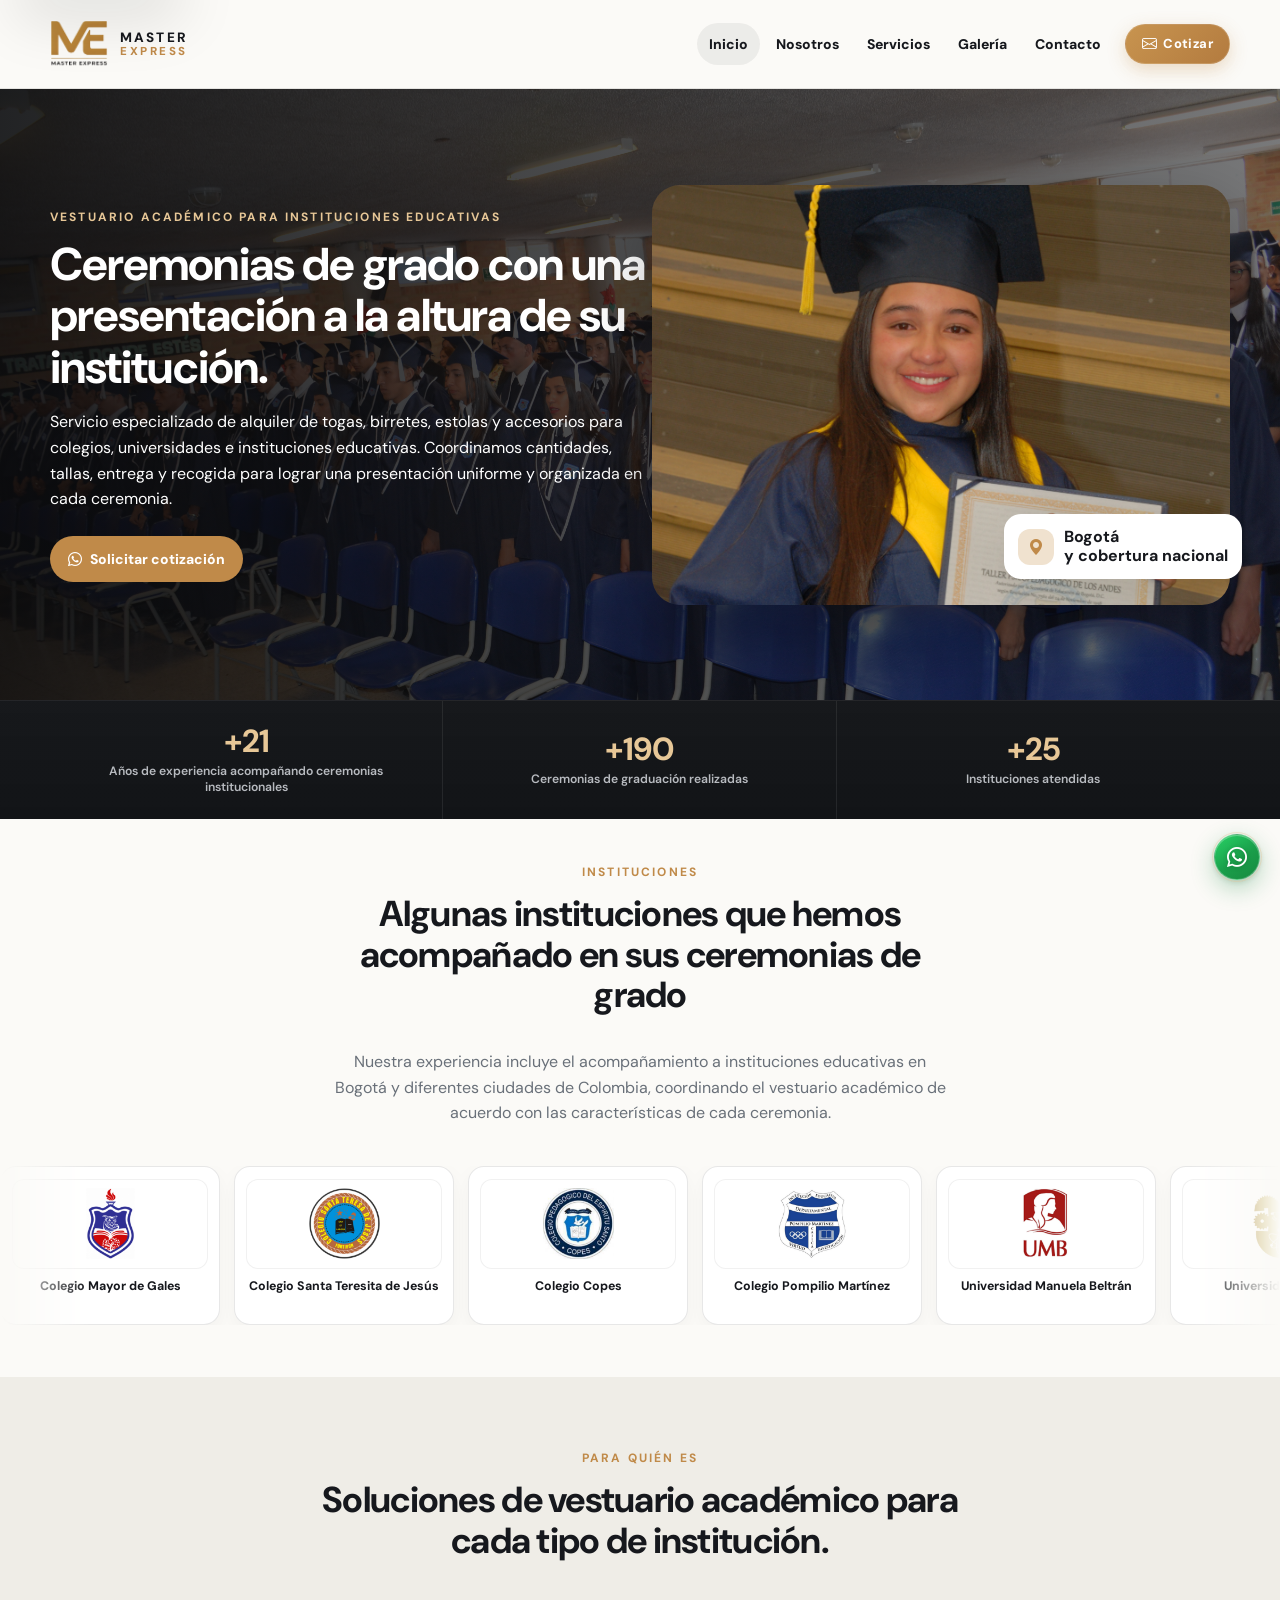
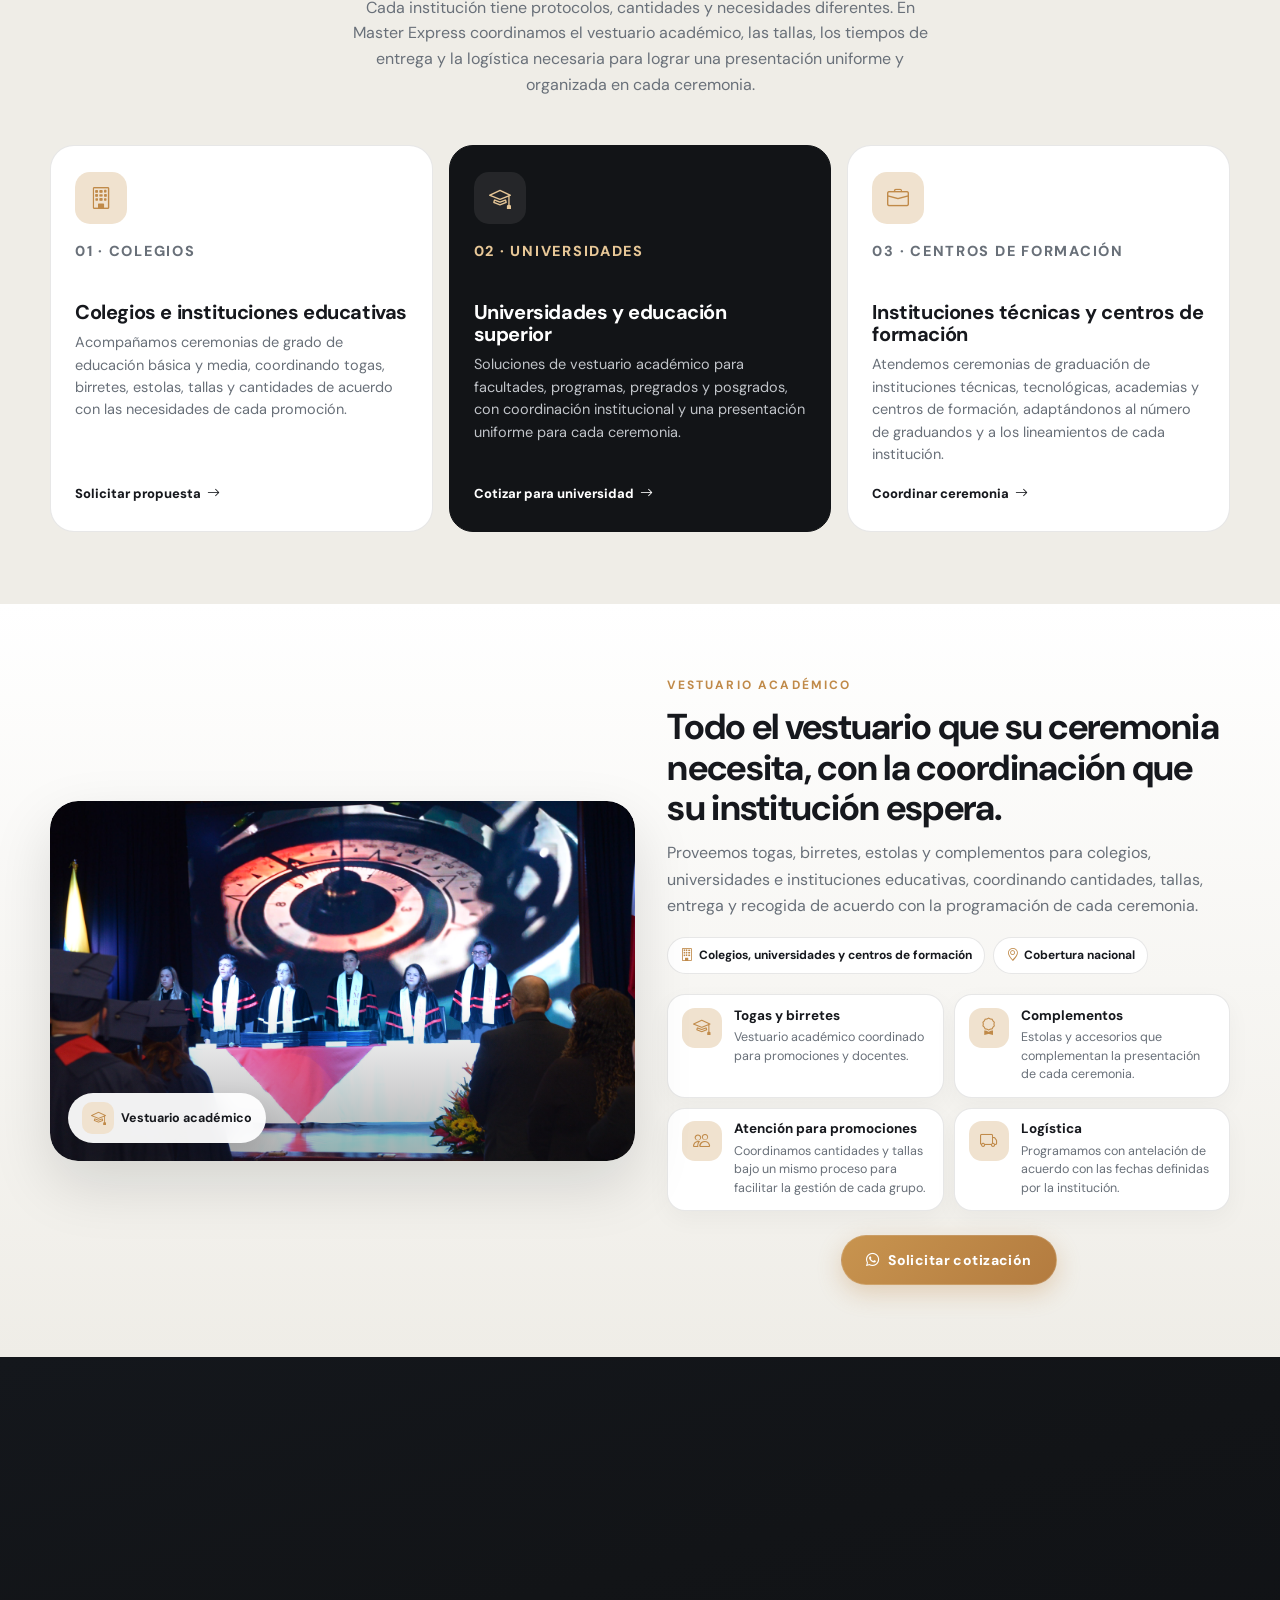
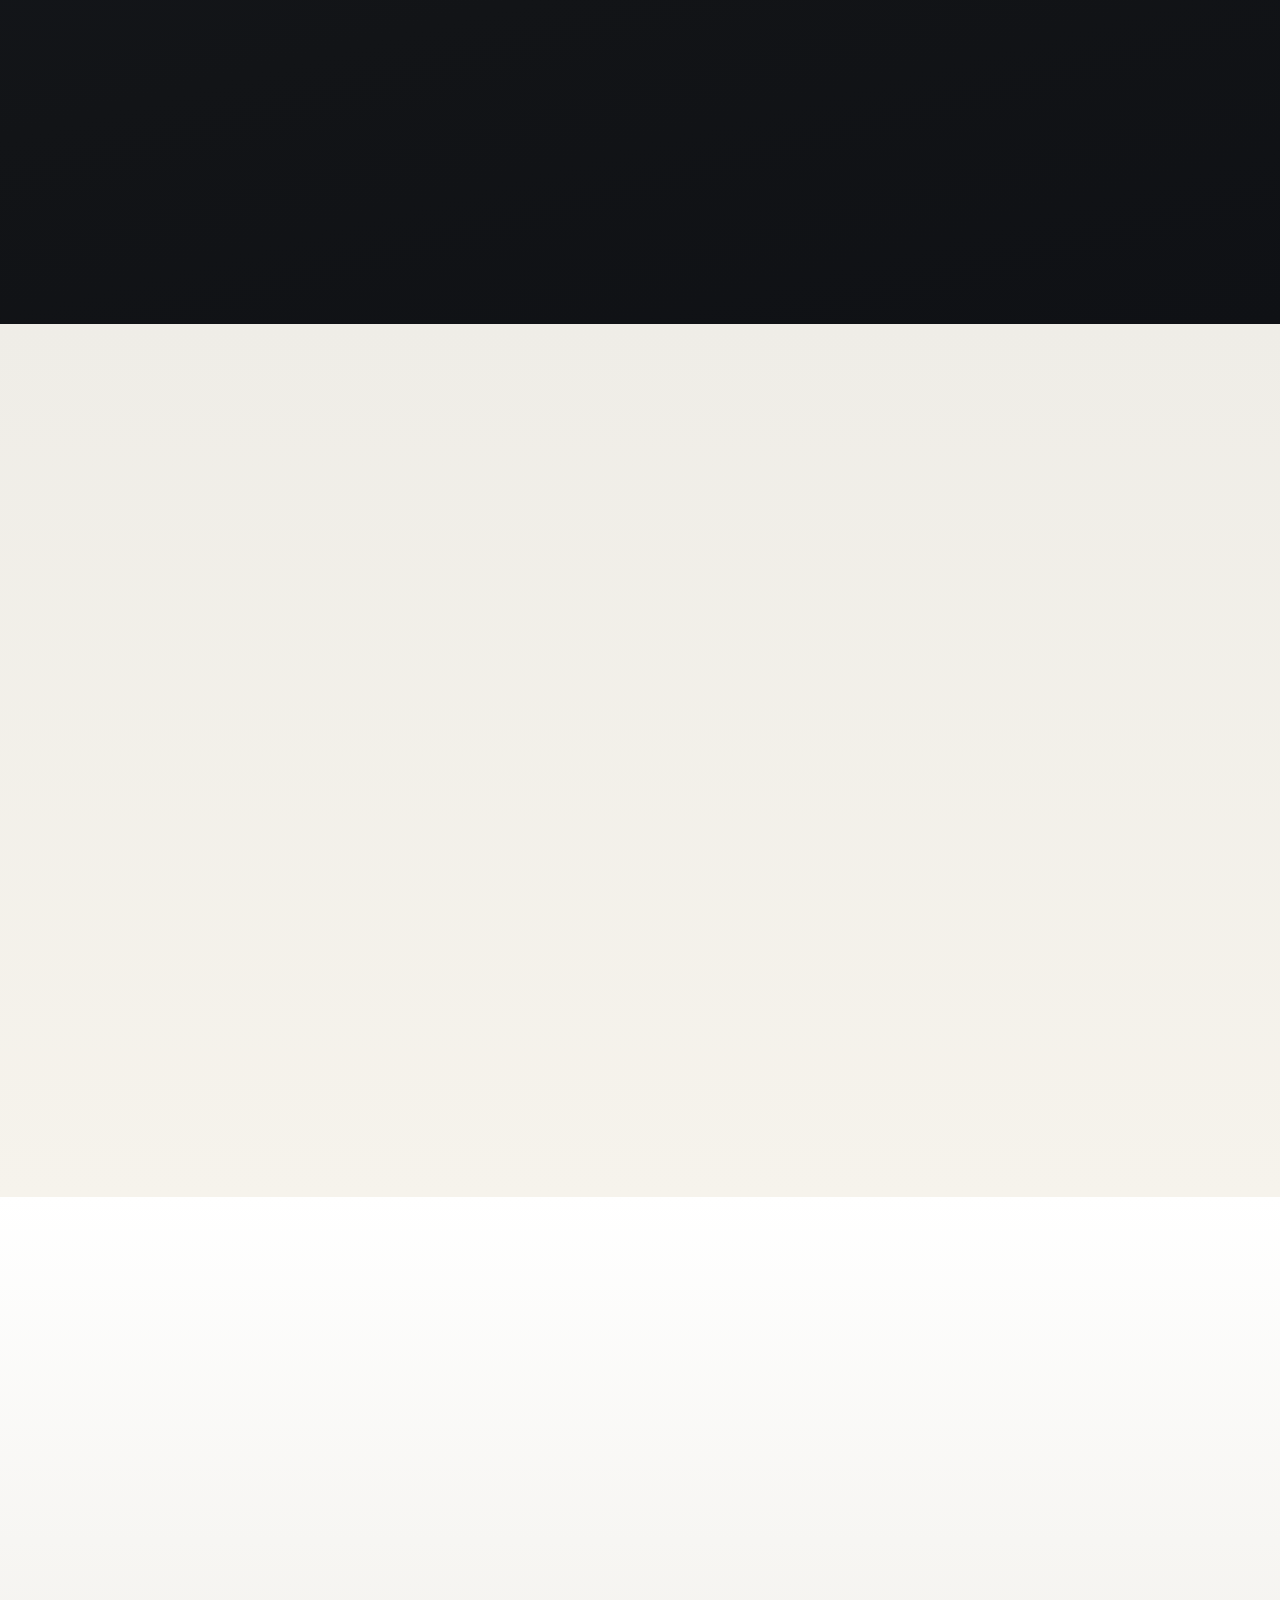
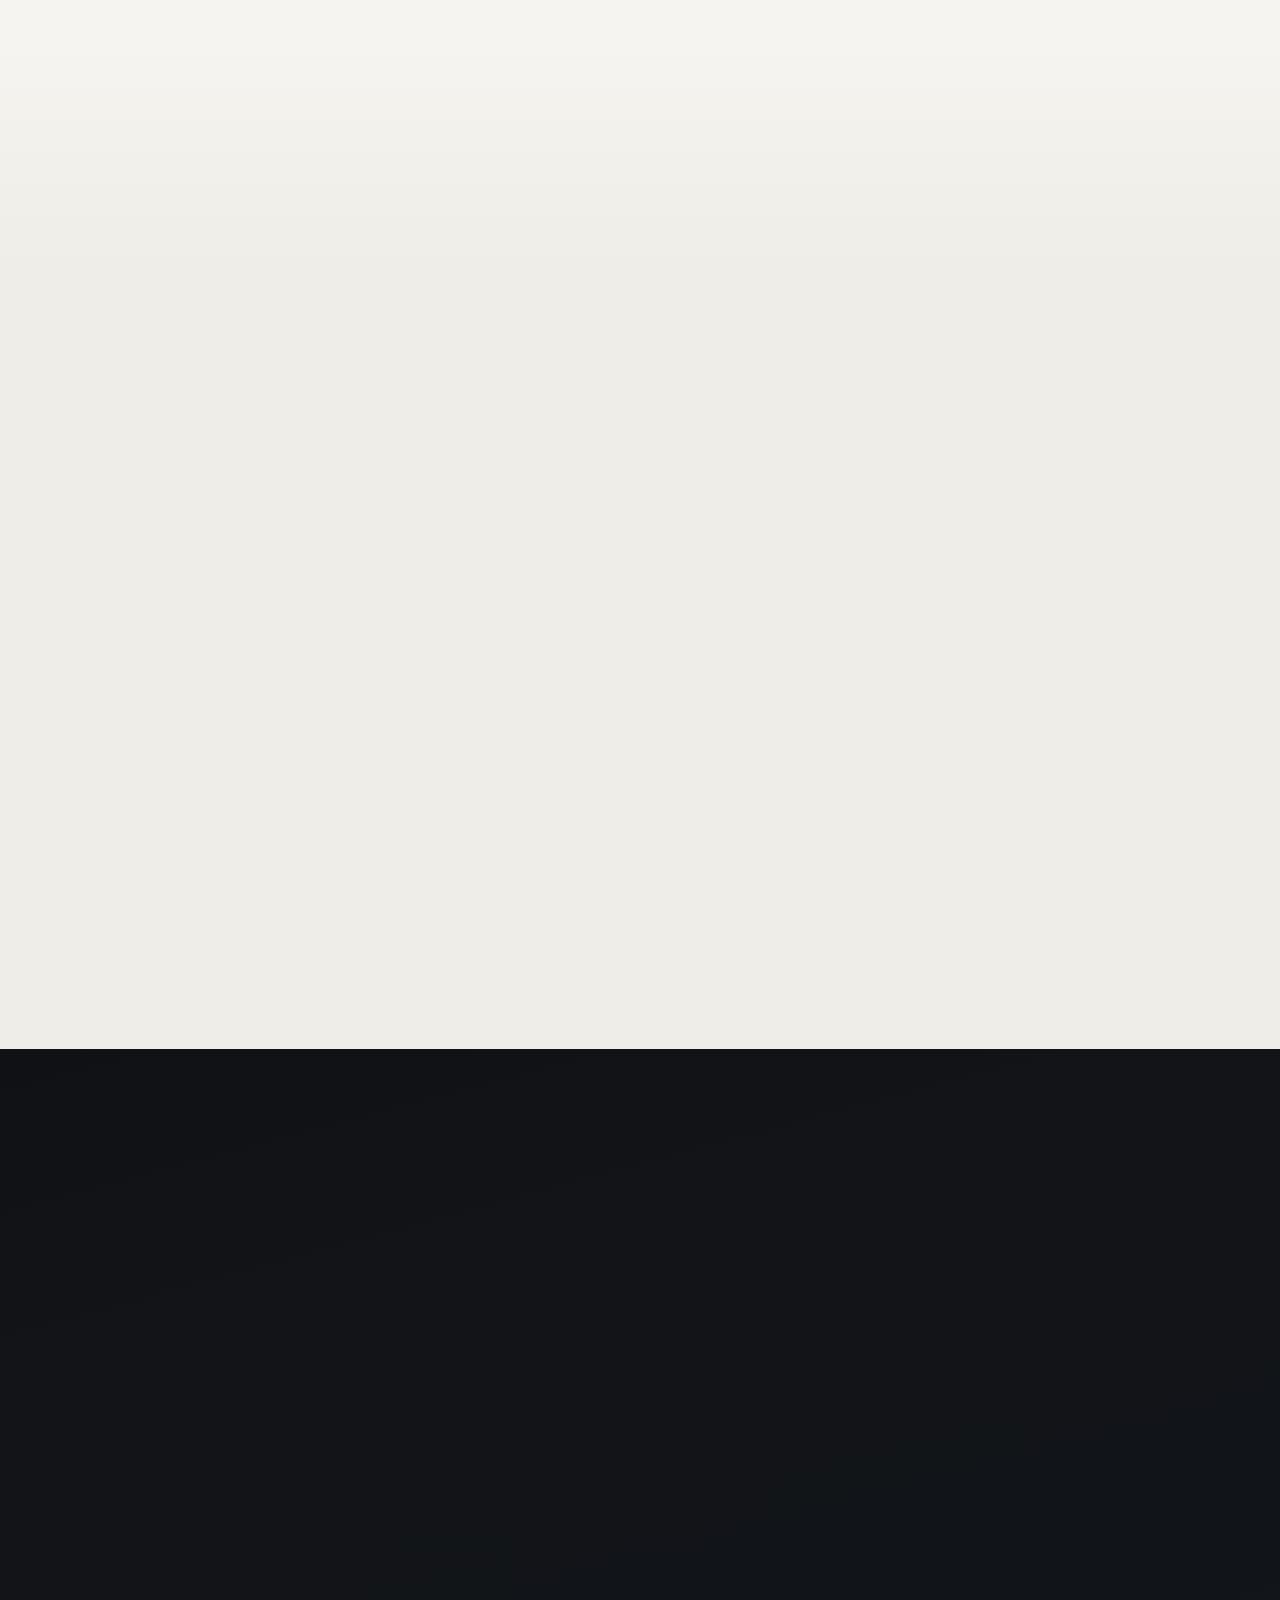
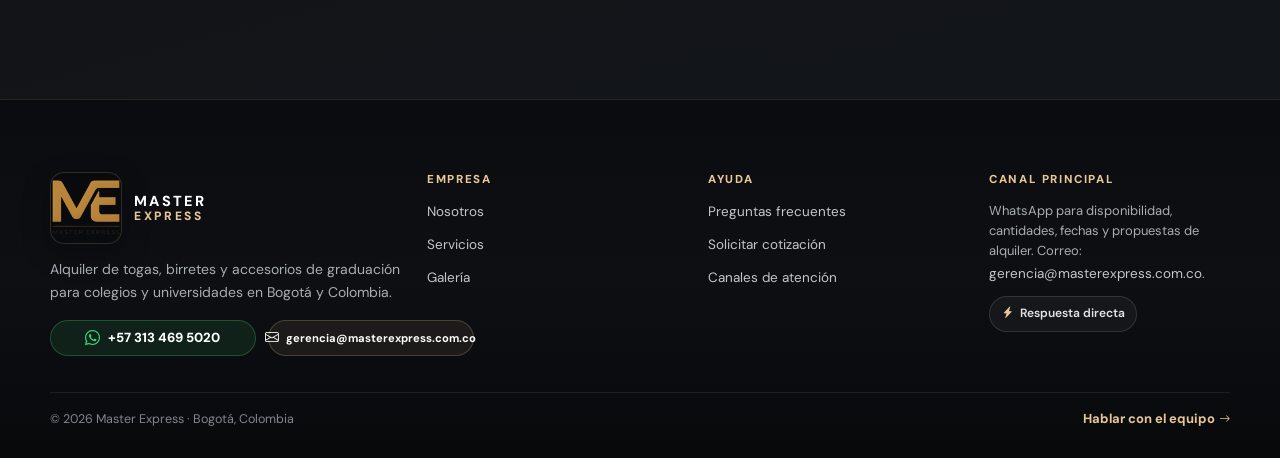
==== commit ce262a93: "Actualiza contenido, imagenes y secciones segun correcciones del sitio." ====
--- a/index.html
+++ b/index.html
@@ -1,4 +1,4 @@
-<!doctype html>
+﻿<!doctype html>
 <html lang="es-CO">
 <head>
 <meta charset="utf-8">
@@ -43,14 +43,14 @@
 <link rel="preconnect" href="https://cdn.jsdelivr.net" crossorigin>
 <link rel="preload" href="assets/styles.css" as="style">
 <link rel="preload" href="assets/img/logo.png" as="image" type="image/png">
-<link rel="preload" href="assets/img/hero-banner.png" as="image" type="image/png" fetchpriority="high">
-<link rel="preload" href="assets/img/hero-media.png" as="image" type="image/png">
-<link href="https://fonts.googleapis.com/css2?family=DM+Sans:wght@400;500;600;700;800&family=Playfair+Display:ital,wght@0,600;0,700;1,600;1,700&display=swap" rel="stylesheet" media="print" onload="this.media='all'">
-<noscript><link href="https://fonts.googleapis.com/css2?family=DM+Sans:wght@400;500;600;700;800&family=Playfair+Display:ital,wght@0,600;0,700;1,600;1,700&display=swap" rel="stylesheet"></noscript>
+<link rel="preload" href="assets/img/banner/estudiantes_ceremonia.jpeg" as="image" type="image/jpeg" fetchpriority="high">
+<link rel="preload" href="assets/img/banner/cliente-graduado.jpeg" as="image" type="image/jpeg">
+<link href="https://fonts.googleapis.com/css2?family=DM+Sans:wght@400;500;600;700;800&display=swap" rel="stylesheet" media="print" onload="this.media='all'">
+<noscript><link href="https://fonts.googleapis.com/css2?family=DM+Sans:wght@400;500;600;700;800&display=swap" rel="stylesheet"></noscript>
 <link rel="stylesheet" href="https://cdn.jsdelivr.net/npm/bootstrap-icons@1.11.3/font/bootstrap-icons.min.css" media="print" onload="this.media='all'">
 <noscript><link rel="stylesheet" href="https://cdn.jsdelivr.net/npm/bootstrap-icons@1.11.3/font/bootstrap-icons.min.css"></noscript>
 <link rel="stylesheet" href="assets/styles.css">
-<script type="application/ld+json">{"@context":"https://schema.org","@graph":[{"@type":["Organization","LocalBusiness"],"@id":"https://masterexpress.com.co/#organization","name":"Master Express","alternateName":"Master Express Togas y Birretes","url":"https://masterexpress.com.co","logo":{"@type":"ImageObject","url":"https://masterexpress.com.co/assets/img/logo.png"},"image":"https://masterexpress.com.co/assets/img/hero-banner.png","description":"Alquiler de togas, birretes y accesorios de graduación para colegios y universidades en Bogotá y Colombia.","email":"gerencia@masterexpress.com","telephone":"+573134695020","foundingDate":"2018","address":{"@type":"PostalAddress","addressLocality":"Bogotá","addressRegion":"Bogotá D.C.","addressCountry":"CO"},"geo":{"@type":"GeoCoordinates","latitude":4.711,"longitude":-74.0721},"areaServed":[{"@type":"City","name":"Bogotá"},{"@type":"Country","name":"Colombia"}],"openingHoursSpecification":{"@type":"OpeningHoursSpecification","dayOfWeek":["Monday","Tuesday","Wednesday","Thursday","Friday","Saturday"],"opens":"08:00","closes":"18:00"},"contactPoint":[{"@type":"ContactPoint","telephone":"+573134695020","contactType":"sales","areaServed":"CO","availableLanguage":["Spanish"],"email":"gerencia@masterexpress.com"}],"sameAs":["https://wa.me/573134695020"],"priceRange":"$$","currenciesAccepted":"COP","knowsAbout":["Alquiler de togas","Alquiler de birretes","Vestuario de graduación","Actos de grado","Estolas académicas"]},{"@type":"WebSite","@id":"https://masterexpress.com.co/#website","url":"https://masterexpress.com.co","name":"Master Express","description":"Alquiler de togas y birretes para actos de grado en Bogotá y Colombia.","publisher":{"@id":"https://masterexpress.com.co/#organization"},"inLanguage":"es-CO"},{"@type":"BreadcrumbList","itemListElement":[{"@type":"ListItem","position":1,"name":"Inicio","item":"https://masterexpress.com.co"}]},{"@type":"Service","serviceType":"Alquiler de vestuario académico","name":"Alquiler de togas y birretes","description":"Alquiler de togas, birretes, estolas y paquetes por promoción para colegios y universidades.","provider":{"@id":"https://masterexpress.com.co/#organization"},"areaServed":["Bogotá","Colombia"],"offers":{"@type":"Offer","availability":"https://schema.org/InStock","priceCurrency":"COP","url":"https://masterexpress.com.co/servicios.html"}},{"@type":"FAQPage","mainEntity":[{"@type":"Question","name":"¿Cuánto cuesta aproximadamente?","acceptedAnswer":{"@type":"Answer","text":"El valor depende de la cantidad de conjuntos, el tipo de toga y birrete, los accesorios, la ciudad y la fecha del acto. No publicamos una tarifa única porque un graduando y una promoción de 80 no se cotizan igual. Con esos datos te enviamos propuesta por WhatsApp, sin compromiso."}},{"@type":"Question","name":"¿Hay mínimo de pedido para promociones?","acceptedAnswer":{"@type":"Answer","text":"No. Atendemos un conjunto individual y promociones completas. Para grupos no exigimos un número cerrado al cotizar: confirmamos cantidades definitivas antes de la entrega, cuando la institución ya tiene la lista de tallas."}},{"@type":"Question","name":"¿Con cuánta anticipación debo pedir?","acceptedAnswer":{"@type":"Answer","text":"Lo ideal es cotizar en cuanto tengas fecha. En temporada de grados (sobre todo junio–diciembre) el inventario se reserva con anticipación. Pedidos de última semana se evalúan según disponibilidad real, sin prometer lo que no hay."}},{"@type":"Question","name":"¿Cómo se paga?","acceptedAnswer":{"@type":"Answer","text":"Transferencia o consignación bancaria. En promociones solemos acordar un abono para reservar inventario y el saldo antes de la entrega. Los datos de cuenta se confirman por WhatsApp al aceptar la propuesta."}}]}]}</script>
+<script type="application/ld+json">{"@context":"https://schema.org","@graph":[{"@type":["Organization","LocalBusiness"],"@id":"https://masterexpress.com.co/#organization","name":"Master Express","alternateName":"Master Express Togas y Birretes","url":"https://masterexpress.com.co","logo":{"@type":"ImageObject","url":"https://masterexpress.com.co/assets/img/logo.png"},"image":"https://masterexpress.com.co/assets/img/hero-banner.png","description":"Alquiler de togas, birretes y accesorios de graduación para colegios y universidades en Bogotá y Colombia.","email":"gerencia@masterexpress.com.co","telephone":"+573134695020","foundingDate":"2018","address":{"@type":"PostalAddress","addressLocality":"Bogotá","addressRegion":"Bogotá D.C.","addressCountry":"CO"},"geo":{"@type":"GeoCoordinates","latitude":4.711,"longitude":-74.0721},"areaServed":[{"@type":"City","name":"Bogotá"},{"@type":"Country","name":"Colombia"}],"openingHoursSpecification":{"@type":"OpeningHoursSpecification","dayOfWeek":["Monday","Tuesday","Wednesday","Thursday","Friday","Saturday"],"opens":"08:00","closes":"18:00"},"contactPoint":[{"@type":"ContactPoint","telephone":"+573134695020","contactType":"sales","areaServed":"CO","availableLanguage":["Spanish"],"email":"gerencia@masterexpress.com.co"}],"sameAs":["https://wa.me/573134695020"],"priceRange":"$$","currenciesAccepted":"COP","knowsAbout":["Alquiler de togas","Alquiler de birretes","Vestuario de graduación","Actos de grado","Estolas académicas"]},{"@type":"WebSite","@id":"https://masterexpress.com.co/#website","url":"https://masterexpress.com.co","name":"Master Express","description":"Alquiler de togas y birretes para actos de grado en Bogotá y Colombia.","publisher":{"@id":"https://masterexpress.com.co/#organization"},"inLanguage":"es-CO"},{"@type":"BreadcrumbList","itemListElement":[{"@type":"ListItem","position":1,"name":"Inicio","item":"https://masterexpress.com.co"}]},{"@type":"Service","serviceType":"Alquiler de vestuario académico","name":"Alquiler de togas y birretes","description":"Alquiler de togas, birretes, estolas y paquetes por promoción para colegios y universidades.","provider":{"@id":"https://masterexpress.com.co/#organization"},"areaServed":["Bogotá","Colombia"],"offers":{"@type":"Offer","availability":"https://schema.org/InStock","priceCurrency":"COP","url":"https://masterexpress.com.co/servicios.html"}}]}</script>
 <script type="importmap">
 {
   "imports": {
@@ -65,31 +65,29 @@
 <a class="skip-link" href="#contenido">Saltar al contenido</a>
 <header class="site-header"><div class="container header__inner"><a class="brand" href="index.html" aria-label="Master Express"><span class="brand__mark"><img class="brand__logo" src="assets/img/logo.png" alt="Master Express" width="1952" height="1636" decoding="async" fetchpriority="high"></span><span class="brand__name"><span class="brand__name-primary">Master</span><span class="brand__name-secondary">Express</span></span></a><nav class="nav" id="primary-nav" aria-label="Navegación principal"><a class="is-current" href="index.html">Inicio</a><a href="nosotros.html">Nosotros</a><a href="servicios.html">Servicios</a><a href="galeria.html">Galería</a><a href="contacto.html">Contacto</a><a class="button button--sm button--accent" href="contacto.html#cotizacion"><i class="bi bi-envelope"></i> Cotizar</a></nav><button class="nav-toggle" type="button" aria-label="Abrir menú" aria-controls="primary-nav" aria-expanded="false"><span></span><span></span><span></span></button></div></header>
 <main id="contenido">
-<section class="page-hero page-hero--photo"><div class="page-hero__overlay"></div><div class="container page-hero__inner"><div data-animate="hero"><p class="eyebrow eyebrow--light">Vestuario académico · Ceremonias con distinción</p><h1>El vestuario de tu graduación, listo para el  <br> <em>gran día.</em></h1><p>Coordinamos togas, birretes y accesorios para colegios y universidades: un solo contacto, tallas claras y entrega a tiempo en Bogotá y en el resto del país.</p><div class="hero__actions"><a class="button button--accent" href="https://wa.me/573134695020?text=Hola,%20buen%20d%C3%ADa.%20Me%20gustar%C3%ADa%20cotizar%20el%20alquiler%20de%20togas%20y%20birretes%20con%20Master%20Express.%20%C2%BFPodr%C3%ADan%20orientarme%20sobre%20disponibilidad%20y%20condiciones%3F" target="_blank" rel="noopener"><i class="bi bi-whatsapp"></i> Solicitar cotización</a><a class="button button--glass" href="servicios.html#catalogo">Ver catálogo <i class="bi bi-arrow-right"></i></a></div></div><div class="hero-media" data-animate="hero-image"><img src="assets/img/hero-media.png" alt="Graduada con toga y birrete de Master Express" fetchpriority="high" width="1600" height="1200" decoding="async"><div class="hero-media__badge"><i class="bi bi-geo-alt-fill"></i><strong>Bogotá<br>y Colombia</strong></div></div></div></section>
+<section class="page-hero page-hero--photo"><div class="page-hero__overlay"></div><div class="container page-hero__inner"><div data-animate="hero"><p class="eyebrow eyebrow--light">Vestuario académico para instituciones educativas</p><h1>Ceremonias de grado con una presentación a la altura de su institución.</h1><p>Servicio especializado de alquiler de togas, birretes, estolas y accesorios para colegios, universidades e instituciones educativas. Coordinamos cantidades, tallas, entrega y recogida para lograr una presentación uniforme y organizada en cada ceremonia.</p><div class="hero__actions"><a class="button button--accent" href="https://wa.me/573134695020?text=Hola,%20buen%20d%C3%ADa.%20Me%20gustar%C3%ADa%20solicitar%20una%20asesor%C3%ADa%20institucional%20para%20el%20alquiler%20de%20togas%20y%20birretes%20con%20Master%20Express." target="_blank" rel="noopener"><i class="bi bi-whatsapp"></i> Solicitar cotización</a></div></div><div class="hero-media" data-animate="hero-image"><img src="assets/img/banner/cliente-graduado.jpeg" alt="Graduando con vestuario académico Master Express" fetchpriority="high" width="1600" height="1200" decoding="async"><div class="hero-media__badge"><i class="bi bi-geo-alt-fill"></i><strong>Bogotá<br>y cobertura nacional</strong></div></div></div></section>
 
-<section class="proof-bar"><div class="container proof-bar__grid"><div class="proof-item"><strong>8+</strong><small>Años coordinando actos de grado</small></div><div class="proof-item"><strong>180+</strong><small>Ceremonias atendidas</small></div><div class="proof-item"><strong>45+</strong><small>Promociones por temporada</small></div><div class="proof-item"><strong>2 h</strong><small>Respuesta típica en día hábil</small></div></div></section>
+<section class="proof-bar"><div class="container proof-bar__grid"><div class="proof-item"><strong>+21</strong><small>Años de experiencia acompañando ceremonias institucionales</small></div><div class="proof-item"><strong>+190</strong><small>Ceremonias de graduación realizadas</small></div><div class="proof-item"><strong>+25</strong><small>Instituciones atendidas</small></div></div></section>
 
-<section class="section section--logos"><div class="container"><div class="section-heading"><div><p class="eyebrow">Instituciones</p><h2>Colegios, universidades y centros de formación que ya <em>confían</em> en el vestuario.</h2></div><p>Atendemos actos de grado en Bogotá y en otras ciudades de Colombia, con el mismo cuidado para una promoción completa o para un solo graduando.</p></div></div><div class="logo-marquee" role="region" aria-label="Instituciones atendidas"><div class="logo-marquee__track"><div class="logo-marquee__group"><figure class="logo-slide"><div class="logo-slide__mark"><img src="assets/img/catolica.png" alt="" width="512" height="512" loading="lazy" decoding="async"></div><figcaption class="logo-slide__name">Universidad Católica de Colombia</figcaption></figure><figure class="logo-slide"><div class="logo-slide__mark"><img src="assets/img/javeriana.png" alt="" width="512" height="512" loading="lazy" decoding="async"></div><figcaption class="logo-slide__name">Pontificia Universidad Javeriana</figcaption></figure><figure class="logo-slide"><div class="logo-slide__mark"><img src="assets/img/nacional.png" alt="" width="512" height="512" loading="lazy" decoding="async"></div><figcaption class="logo-slide__name">Universidad Nacional de Colombia</figcaption></figure><figure class="logo-slide"><div class="logo-slide__mark"><img src="assets/img/rosario.png" alt="" width="512" height="512" loading="lazy" decoding="async"></div><figcaption class="logo-slide__name">Universidad del Rosario</figcaption></figure><figure class="logo-slide"><div class="logo-slide__mark"><img src="assets/img/sena.png" alt="" width="512" height="512" loading="lazy" decoding="async"></div><figcaption class="logo-slide__name">Servicio Nacional de Aprendizaje</figcaption></figure><figure class="logo-slide"><div class="logo-slide__mark"><img src="assets/img/udistrital.png" alt="" width="512" height="512" loading="lazy" decoding="async"></div><figcaption class="logo-slide__name">Universidad Distrital Francisco José de Caldas</figcaption></figure></div><div class="logo-marquee__group" aria-hidden="true"><figure class="logo-slide"><div class="logo-slide__mark"><img src="assets/img/catolica.png" alt="" width="512" height="512" loading="lazy" decoding="async"></div><figcaption class="logo-slide__name">Universidad Católica de Colombia</figcaption></figure><figure class="logo-slide"><div class="logo-slide__mark"><img src="assets/img/javeriana.png" alt="" width="512" height="512" loading="lazy" decoding="async"></div><figcaption class="logo-slide__name">Pontificia Universidad Javeriana</figcaption></figure><figure class="logo-slide"><div class="logo-slide__mark"><img src="assets/img/nacional.png" alt="" width="512" height="512" loading="lazy" decoding="async"></div><figcaption class="logo-slide__name">Universidad Nacional de Colombia</figcaption></figure><figure class="logo-slide"><div class="logo-slide__mark"><img src="assets/img/rosario.png" alt="" width="512" height="512" loading="lazy" decoding="async"></div><figcaption class="logo-slide__name">Universidad del Rosario</figcaption></figure><figure class="logo-slide"><div class="logo-slide__mark"><img src="assets/img/sena.png" alt="" width="512" height="512" loading="lazy" decoding="async"></div><figcaption class="logo-slide__name">Servicio Nacional de Aprendizaje</figcaption></figure><figure class="logo-slide"><div class="logo-slide__mark"><img src="assets/img/udistrital.png" alt="" width="512" height="512" loading="lazy" decoding="async"></div><figcaption class="logo-slide__name">Universidad Distrital Francisco José de Caldas</figcaption></figure></div></div></div></section>
+<section class="section section--logos"><div class="container"><div class="section-heading"><div><p class="eyebrow">Instituciones</p><h2>Algunas instituciones que hemos acompañado en sus ceremonias de grado</h2></div><p>Nuestra experiencia incluye el acompañamiento a instituciones educativas en Bogotá y diferentes ciudades de Colombia, coordinando el vestuario académico de acuerdo con las características de cada ceremonia.</p></div></div><div class="logo-marquee" role="region" aria-label="Instituciones acompañadas"><div class="logo-marquee__track"><div class="logo-marquee__group"><figure class="logo-slide"><div class="logo-slide__mark"><img src="assets/img/logos/colegio-mayor-de-gales.png" alt="Logo Colegio Mayor de Gales" width="512" height="512" loading="lazy" decoding="async"></div><figcaption class="logo-slide__name">Colegio Mayor de Gales</figcaption></figure><figure class="logo-slide"><div class="logo-slide__mark"><img src="assets/img/logos/colegio-santa-teresita.png" alt="Logo Colegio Santa Teresita de Jesús" width="512" height="512" loading="lazy" decoding="async"></div><figcaption class="logo-slide__name">Colegio Santa Teresita de Jesús</figcaption></figure><figure class="logo-slide"><div class="logo-slide__mark"><img src="assets/img/logos/colegio-copes.png" alt="Logo Colegio Copes" width="512" height="512" loading="lazy" decoding="async"></div><figcaption class="logo-slide__name">Colegio Copes</figcaption></figure><figure class="logo-slide"><div class="logo-slide__mark"><img src="assets/img/logos/colegio-pompilio-martinez.png" alt="Logo Colegio Pompilio Martínez" width="512" height="512" loading="lazy" decoding="async"></div><figcaption class="logo-slide__name">Colegio Pompilio Martínez</figcaption></figure><figure class="logo-slide"><div class="logo-slide__mark"><img src="assets/img/logos/universidad-umb.png" alt="Logo Universidad Manuela Beltrán" width="512" height="512" loading="lazy" decoding="async"></div><figcaption class="logo-slide__name">Universidad Manuela Beltrán</figcaption></figure><figure class="logo-slide"><div class="logo-slide__mark"><img src="assets/img/logos/universidad-incca.png" alt="Logo Universidad INCCA" width="512" height="512" loading="lazy" decoding="async"></div><figcaption class="logo-slide__name">Universidad INCCA</figcaption></figure><figure class="logo-slide"><div class="logo-slide__mark"><img src="assets/img/logos/universidad-cenda.png" alt="Logo Universidad Cenda" width="512" height="512" loading="lazy" decoding="async"></div><figcaption class="logo-slide__name">Universidad Cenda</figcaption></figure><figure class="logo-slide"><div class="logo-slide__mark"><img src="assets/img/logos/universidad-cun.png" alt="Logo Universidad CUN" width="512" height="512" loading="lazy" decoding="async"></div><figcaption class="logo-slide__name">Universidad CUN</figcaption></figure></div><div class="logo-marquee__group" aria-hidden="true"><figure class="logo-slide"><div class="logo-slide__mark"><img src="assets/img/logos/colegio-mayor-de-gales.png" alt="" width="512" height="512" loading="lazy" decoding="async"></div><figcaption class="logo-slide__name">Colegio Mayor de Gales</figcaption></figure><figure class="logo-slide"><div class="logo-slide__mark"><img src="assets/img/logos/colegio-santa-teresita.png" alt="" width="512" height="512" loading="lazy" decoding="async"></div><figcaption class="logo-slide__name">Colegio Santa Teresita de Jesús</figcaption></figure><figure class="logo-slide"><div class="logo-slide__mark"><img src="assets/img/logos/colegio-copes.png" alt="" width="512" height="512" loading="lazy" decoding="async"></div><figcaption class="logo-slide__name">Colegio Copes</figcaption></figure><figure class="logo-slide"><div class="logo-slide__mark"><img src="assets/img/logos/colegio-pompilio-martinez.png" alt="" width="512" height="512" loading="lazy" decoding="async"></div><figcaption class="logo-slide__name">Colegio Pompilio Martínez</figcaption></figure><figure class="logo-slide"><div class="logo-slide__mark"><img src="assets/img/logos/universidad-umb.png" alt="" width="512" height="512" loading="lazy" decoding="async"></div><figcaption class="logo-slide__name">Universidad Manuela Beltrán</figcaption></figure><figure class="logo-slide"><div class="logo-slide__mark"><img src="assets/img/logos/universidad-incca.png" alt="" width="512" height="512" loading="lazy" decoding="async"></div><figcaption class="logo-slide__name">Universidad INCCA</figcaption></figure><figure class="logo-slide"><div class="logo-slide__mark"><img src="assets/img/logos/universidad-cenda.png" alt="" width="512" height="512" loading="lazy" decoding="async"></div><figcaption class="logo-slide__name">Universidad Cenda</figcaption></figure><figure class="logo-slide"><div class="logo-slide__mark"><img src="assets/img/logos/universidad-cun.png" alt="" width="512" height="512" loading="lazy" decoding="async"></div><figcaption class="logo-slide__name">Universidad CUN</figcaption></figure></div></div></div></section>
 
-<section class="section section--soft"><div class="container"><div class="section-heading section-heading--split"><div><p class="eyebrow">Para quién es</p><h2>Un interlocutor claro, según el tipo de <em>ceremonia.</em></h2></div><p>No es lo mismo vestir a un graduando que coordinar una promoción de 80. Por eso cotizamos y operamos distinto en cada caso, con el mismo estándar de presentación.</p></div><div class="audience-grid"><article class="audience-card" data-animate="card"><span class="audience-card__icon" aria-hidden="true"><i class="bi bi-building"></i></span><h3>Colegios y universidades</h3><p>Rectoría, coordinación de grado o bienestar: un solo pedido institucional, fechas pactadas y logística para el acto.</p><a href="servicios.html#catalogo">Ver servicio institucional <i class="bi bi-arrow-right"></i></a></article><article class="audience-card audience-card--featured" data-animate="card"><span class="audience-card__icon" aria-hidden="true"><i class="bi bi-people"></i></span><h3>Promociones completas</h3><p>Cursos y facultades enteras: cantidades, tallas y entrega en un mismo acuerdo. El ticket más frecuente de Master Express.</p><a href="https://wa.me/573134695020?text=Hola%2C%20buen%20d%C3%ADa.%20Quiero%20cotizar%20un%20paquete%20de%20alquiler%20para%20una%20promoci%C3%B3n%20completa%20con%20Master%20Express.%20Me%20gustar%C3%ADa%20revisar%20cantidades%2C%20tallas%20y%20fecha%20del%20acto%20de%20grado." target="_blank" rel="noopener">Cotizar promoción <i class="bi bi-arrow-right"></i></a></article><article class="audience-card" data-animate="card"><span class="audience-card__icon" aria-hidden="true"><i class="bi bi-person"></i></span><h3>Graduando individual</h3><p>Un conjunto o unos pocos, con la misma presentación de ceremonia. Ideal si la institución no centralizó el pedido.</p><a href="https://wa.me/573134695020?text=Hola,%20buen%20d%C3%ADa.%20Necesito%20cotizar%20el%20alquiler%20de%20toga%20y%20birrete%20para%20un%20graduando%20con%20Master%20Express.%20%C2%BFMe%20pueden%20indicar%20disponibilidad%20y%20opciones%3F" target="_blank" rel="noopener">Cotizar mi conjunto <i class="bi bi-arrow-right"></i></a></article></div></div></section>
+<section class="section section--soft"><div class="container"><div class="section-heading section-heading--audience"><div><p class="eyebrow">Para quién es</p><h2>Soluciones de vestuario académico para cada tipo de institución.</h2></div><p>Cada institución tiene protocolos, cantidades y necesidades diferentes. En Master Express coordinamos el vestuario académico, las tallas, los tiempos de entrega y la logística necesaria para lograr una presentación uniforme y organizada en cada ceremonia.</p></div><div class="audience-grid"><article class="audience-card" data-animate="card"><span class="audience-card__icon" aria-hidden="true"><i class="bi bi-building"></i></span><p class="audience-card__kicker">01 · Colegios</p><h3>Colegios e instituciones educativas</h3><p>Acompañamos ceremonias de grado de educación básica y media, coordinando togas, birretes, estolas, tallas y cantidades de acuerdo con las necesidades de cada promoción.</p><a href="contacto.html#cotizacion">Solicitar propuesta <i class="bi bi-arrow-right"></i></a></article><article class="audience-card audience-card--featured" data-animate="card"><span class="audience-card__icon" aria-hidden="true"><i class="bi bi-mortarboard"></i></span><p class="audience-card__kicker">02 · Universidades</p><h3>Universidades y educación superior</h3><p>Soluciones de vestuario académico para facultades, programas, pregrados y posgrados, con coordinación institucional y una presentación uniforme para cada ceremonia.</p><a href="https://wa.me/573134695020?text=Hola,%20buen%20d%C3%ADa.%20Quiero%20cotizar%20vestuario%20acad%C3%A9mico%20para%20una%20universidad%20con%20Master%20Express." target="_blank" rel="noopener">Cotizar para universidad <i class="bi bi-arrow-right"></i></a></article><article class="audience-card" data-animate="card"><span class="audience-card__icon" aria-hidden="true"><i class="bi bi-briefcase"></i></span><p class="audience-card__kicker">03 · Centros de formación</p><h3>Instituciones técnicas y centros de formación</h3><p>Atendemos ceremonias de graduación de instituciones técnicas, tecnológicas, academias y centros de formación, adaptándonos al número de graduandos y a los lineamientos de cada institución.</p><a href="contacto.html#cotizacion">Coordinar ceremonia <i class="bi bi-arrow-right"></i></a></article></div></div></section>
 
-<section class="section section--rentals"><div class="container rentals-layout"><div class="rentals-media" data-animate="media"><div class="rentals-media__frame"><img src="https://images.pexels.com/photos/12794086/pexels-photo-12794086.jpeg?auto=compress&cs=tinysrgb&w=1400" alt="Toga y birrete listos para ceremonia de grado" loading="lazy" decoding="async"><span class="rentals-media__badge"><i class="bi bi-mortarboard"></i> Vestuario de ceremonia</span></div></div><div class="rentals-content" data-animate="copy"><p class="eyebrow">Lo que alquilamos</p><h2>Todo lo que una ceremonia necesita, <em>sin improvisar.</em></h2><p class="rentals-lead muted">Master Express existe para que el acto de grado se vea impecable: vestuario cuidado, tallas claras y entrega puntual, tanto para un estudiante como para una promoción entera.</p><div class="rentals-highlights"><span><i class="bi bi-building"></i> Colegios y universidades</span><span><i class="bi bi-geo-alt"></i> Bogotá y Colombia</span></div><ul class="rentals-features"><li><span class="rentals-features__icon" aria-hidden="true"><i class="bi bi-mortarboard"></i></span><div><strong>Togas y birretes</strong><span>Conjuntos para colegio, universidad y cuerpo académico.</span></div></li><li><span class="rentals-features__icon" aria-hidden="true"><i class="bi bi-people"></i></span><div><strong>Promociones completas</strong><span>Un solo pedido y un interlocutor para todo el grupo.</span></div></li><li><span class="rentals-features__icon" aria-hidden="true"><i class="bi bi-award"></i></span><div><strong>Accesorios</strong><span>Estolas, borlas y complementos de ceremonia.</span></div></li><li><span class="rentals-features__icon" aria-hidden="true"><i class="bi bi-truck"></i></span><div><strong>Logística</strong><span>Entrega y recogida coordinadas según la fecha del grado.</span></div></li></ul><div class="rentals-cta"><a class="button button--premium" href="https://wa.me/573134695020?text=Hola,%20buen%20d%C3%ADa.%20Me%20gustar%C3%ADa%20cotizar%20el%20alquiler%20de%20togas%20y%20birretes%20con%20Master%20Express.%20%C2%BFPodr%C3%ADan%20orientarme%20sobre%20disponibilidad%20y%20condiciones%3F" target="_blank" rel="noopener"><i class="bi bi-whatsapp"></i> Solicitar cotización</a></div></div></div></section>
+<section class="section section--rentals"><div class="container rentals-layout"><div class="rentals-media" data-animate="media"><div class="rentals-media__frame"><img src="assets/img/banner/graduacion.jpeg" alt="Vestuario académico Master Express en ceremonia de grado" loading="lazy" decoding="async" width="1400" height="1050"><span class="rentals-media__badge"><i class="bi bi-mortarboard"></i> Vestuario académico</span></div></div><div class="rentals-content" data-animate="copy"><p class="eyebrow">Vestuario académico</p><h2>Todo el vestuario que su ceremonia necesita, con la coordinación que su institución espera.</h2><p class="rentals-lead muted">Proveemos togas, birretes, estolas y complementos para colegios, universidades e instituciones educativas, coordinando cantidades, tallas, entrega y recogida de acuerdo con la programación de cada ceremonia.</p><div class="rentals-highlights"><span><i class="bi bi-building"></i> Colegios, universidades y centros de formación</span><span><i class="bi bi-geo-alt"></i> Cobertura nacional</span></div><ul class="rentals-features"><li><span class="rentals-features__icon" aria-hidden="true"><i class="bi bi-mortarboard"></i></span><div><strong>Togas y birretes</strong><span>Vestuario académico coordinado para promociones y docentes.</span></div></li><li><span class="rentals-features__icon" aria-hidden="true"><i class="bi bi-award"></i></span><div><strong>Complementos</strong><span>Estolas y accesorios que complementan la presentación de cada ceremonia.</span></div></li><li><span class="rentals-features__icon" aria-hidden="true"><i class="bi bi-people"></i></span><div><strong>Atención para promociones</strong><span>Coordinamos cantidades y tallas bajo un mismo proceso para facilitar la gestión de cada grupo.</span></div></li><li><span class="rentals-features__icon" aria-hidden="true"><i class="bi bi-truck"></i></span><div><strong>Logística</strong><span>Programamos con antelación de acuerdo con las fechas definidas por la institución.</span></div></li></ul><div class="rentals-cta"><a class="button button--premium" href="https://wa.me/573134695020?text=Hola,%20buen%20d%C3%ADa.%20Me%20gustar%C3%ADa%20cotizar%20el%20alquiler%20de%20togas%20y%20birretes%20con%20Master%20Express.%20%C2%BFPodr%C3%ADan%20orientarme%20sobre%20disponibilidad%20y%20condiciones%3F" target="_blank" rel="noopener"><i class="bi bi-whatsapp"></i> Solicitar cotización</a></div></div></div></section>
 
-<section class="section section--dark section--catalog"><div class="container"><div class="section-heading section-heading--catalog"><div><p class="eyebrow eyebrow--light">Catálogo</p><h2>Elige el tipo de pedido y cotizamos sobre <em>tu fecha.</em></h2></div><p>El valor depende de cantidad, tallas, ciudad y accesorios. En Servicios está el detalle; aquí el camino más corto hacia la propuesta.</p></div><div class="service-grid"><article data-animate="card"><span class="service-card__icon" aria-hidden="true"><i class="bi bi-mortarboard"></i></span><h3>Togas y birretes</h3><p>Conjuntos de graduación para estudiantes, docentes y directivos.</p><a href="servicios.html#catalogo">Ver detalle <i class="bi bi-arrow-right"></i></a></article><article class="service-card--featured" data-animate="card"><span class="service-card__icon" aria-hidden="true"><i class="bi bi-box-seam"></i></span><h3>Paquetes por promoción</h3><p>Un pedido centralizado para todo el curso o la facultad.</p><a href="servicios.html#paquetes">Ver paquetes <i class="bi bi-arrow-right"></i></a></article><article data-animate="card"><span class="service-card__icon" aria-hidden="true"><i class="bi bi-award"></i></span><h3>Accesorios</h3><p>Estolas, borlas, medallas y complementos de ceremonia.</p><a href="servicios.html#accesorios">Ver accesorios <i class="bi bi-arrow-right"></i></a></article><article data-animate="card"><span class="service-card__icon" aria-hidden="true"><i class="bi bi-truck"></i></span><h3>Coordinación</h3><p>Tallas, cantidades, entrega y recogida, a tiempo.</p><a href="servicios.html#incluye">Qué incluye <i class="bi bi-arrow-right"></i></a></article></div></div></section>
+<section class="section section--dark section--advisory"><div class="container advisory-layout"><div class="advisory-content" data-animate="copy"><p class="eyebrow eyebrow--light">Asesoría institucional</p><h2>Conozca nuestro portafolio en una asesoría personalizada.</h2><p class="advisory-lead">Cada institución tiene una identidad y unas necesidades particulares para su ceremonia de grado. Nuestro equipo presenta personalmente las opciones de togas, birretes, estolas y complementos, y le asesora para encontrar la alternativa más adecuada para su institución.</p><div class="advisory-actions"><a class="button button--premium" href="https://wa.me/573134695020?text=Hola,%20buen%20d%C3%ADa.%20Me%20gustar%C3%ADa%20agendar%20una%20asesor%C3%ADa%20institucional%20para%20conocer%20el%20portafolio%20de%20Master%20Express." target="_blank" rel="noopener"><i class="bi bi-whatsapp"></i> Solicitar asesoría</a><a class="button button--glass" href="contacto.html#cotizacion">Agendar una visita</a></div></div><div class="advisory-media" data-animate="media"><div class="advisory-media__frame"><img src="assets/img/servicios/uniforme-universitario.PNG" alt="Presentación de togas, birretes y estolas académicas Master Express" loading="lazy" decoding="async" width="1400" height="1050"><span class="advisory-media__badge"><i class="bi bi-collection"></i> Portafolio institucional</span></div></div></div></section>
 
-<section class="section section--soft section--showcase"><div class="container"><div class="section-heading section-heading--showcase"><div><p class="eyebrow">El gran día</p><h2>El vestuario se entiende cuando se <em>ve en ceremonia.</em></h2></div><p>Referencias de grupos, instituciones y momentos de grado: el tipo de escena para la que preparamos cada toga y cada birrete.</p></div><div class="showcase-grid"><button class="showcase-item showcase-item--lead showcase-item--pos-group" type="button" data-lightbox="https://images.pexels.com/photos/19501079/pexels-photo-19501079.jpeg?auto=compress&amp;cs=tinysrgb&amp;w=1800" data-caption="Promoción en ceremonia de grado"><img src="https://images.pexels.com/photos/19501079/pexels-photo-19501079.jpeg?auto=compress&amp;cs=tinysrgb&amp;w=900&amp;h=700&amp;fit=crop" alt="Grupo de graduados con togas y birretes en ceremonia" loading="lazy" width="900" height="700" decoding="async"><span class="showcase-item__label">Grupos</span><span class="showcase-item__zoom" aria-hidden="true"><i class="bi bi-zoom-in"></i></span></button><button class="showcase-item showcase-item--pos-ceremony" type="button" data-lightbox="assets/img/hero-banner.png" data-caption="Ceremonia institucional"><img src="assets/img/hero-banner.png" alt="Graduados caminando en acto de grado con togas y birretes" loading="lazy" width="900" height="700" decoding="async"><span class="showcase-item__label">Instituciones</span><span class="showcase-item__zoom" aria-hidden="true"><i class="bi bi-zoom-in"></i></span></button><button class="showcase-item showcase-item--pos-portrait" type="button" data-lightbox="assets/img/hero-media.png" data-caption="El momento del grado"><img src="assets/img/hero-media.png" alt="Graduada con toga y birrete de Master Express" width="900" height="700" decoding="async" fetchpriority="high"><span class="showcase-item__label">Momentos</span><span class="showcase-item__zoom" aria-hidden="true"><i class="bi bi-zoom-in"></i></span></button></div><div class="showcase-cta"><a class="button button--premium" href="galeria.html">Ver galería completa <i class="bi bi-arrow-right"></i></a></div></div></section>
+<section class="section section--soft section--showcase"><div class="container"><div class="section-heading section-heading--showcase"><div><p class="eyebrow">Nuestro trabajo</p><h2>Así se presenta una ceremonia cuando cada detalle está coordinado.</h2></div><p>Conozca algunas de las ceremonias de grado en las que Master Express ha acompañado a instituciones educativas, cuidando la uniformidad, presentación y coordinación del vestuario académico.</p></div><div class="showcase-grid"><button class="showcase-item showcase-item--lead showcase-item--pos-group" type="button" data-lightbox="assets/img/Galeria/preparativos_grado.jpeg" data-caption="Ceremonia coordinada con vestuario uniforme"><img src="assets/img/Galeria/preparativos_grado.jpeg" alt="Promoción con togas, birretes y estolas en ceremonia de grado" loading="lazy" width="900" height="700" decoding="async"><span class="showcase-item__label">Ceremonias</span><span class="showcase-item__zoom" aria-hidden="true"><i class="bi bi-zoom-in"></i></span></button><button class="showcase-item showcase-item--pos-ceremony" type="button" data-lightbox="assets/img/Galeria/curso_graduado.jpeg" data-caption="Acompañamiento institucional"><img src="assets/img/Galeria/curso_graduado.jpeg" alt="Grupo de graduandos con vestuario académico Master Express" loading="lazy" width="900" height="700" decoding="async"><span class="showcase-item__label">Instituciones</span><span class="showcase-item__zoom" aria-hidden="true"><i class="bi bi-zoom-in"></i></span></button><button class="showcase-item showcase-item--pos-portrait" type="button" data-lightbox="assets/img/Galeria/universitarios_grado.jpeg" data-caption="Presentación académica"><img src="assets/img/Galeria/universitarios_grado.jpeg" alt="Graduandos universitarios con togas y birretes" loading="lazy" width="900" height="700" decoding="async"><span class="showcase-item__label">Presentación</span><span class="showcase-item__zoom" aria-hidden="true"><i class="bi bi-zoom-in"></i></span></button></div><div class="showcase-cta"><a class="button button--premium" href="galeria.html">Ver galería completa <i class="bi bi-arrow-right"></i></a></div></div></section>
 
-<section class="section section--process"><div class="container"><div class="section-heading section-heading--process"><div><p class="eyebrow">Cómo trabajamos</p><h2>Un proceso <em>express</em>, sin perder el cuidado.</h2></div><p>Cuatro pasos. Sin formularios eternos: institución, fecha, cantidad y ciudad bastan para armar la propuesta.</p></div><ol class="process-timeline"><li data-animate="card"><div class="process-timeline__marker"><span class="process-timeline__step">01</span><span class="process-timeline__icon" aria-hidden="true"><i class="bi bi-whatsapp"></i></span></div><div class="process-timeline__content"><h3>Cotizas</h3><p>Nos escribes institución, ciudad, fecha y cantidad aproximada.</p></div></li><li data-animate="card"><div class="process-timeline__marker"><span class="process-timeline__step">02</span><span class="process-timeline__icon" aria-hidden="true"><i class="bi bi-clipboard-check"></i></span></div><div class="process-timeline__content"><h3>Confirmamos</h3><p>Revisamos disponibilidad, tallas y armamos la propuesta.</p></div></li><li data-animate="card"><div class="process-timeline__marker"><span class="process-timeline__step">03</span><span class="process-timeline__icon" aria-hidden="true"><i class="bi bi-truck"></i></span></div><div class="process-timeline__content"><h3>Entregamos</h3><p>Coordinamos en Bogotá o enviamos a tu ciudad en Colombia.</p></div></li><li data-animate="card"><div class="process-timeline__marker"><span class="process-timeline__step">04</span><span class="process-timeline__icon" aria-hidden="true"><i class="bi bi-arrow-repeat"></i></span></div><div class="process-timeline__content"><h3>Recogemos</h3><p>Después de la ceremonia, recogemos el vestuario según lo pactado.</p></div></li></ol></div></section>
+<section class="section section--process"><div class="container"><div class="section-heading section-heading--process"><div><p class="eyebrow">Cómo trabajamos</p><h2>Acompañamos cada ceremonia de principio a fin.</h2></div><p>Nuestro servicio va más allá del alquiler de vestuario. Coordinamos previamente cada detalle y acompañamos personalmente a la institución el día del grado para garantizar organización, uniformidad y una excelente presentación.</p></div><ol class="process-timeline"><li data-animate="card"><div class="process-timeline__marker"><span class="process-timeline__step">01</span><span class="process-timeline__icon" aria-hidden="true"><i class="bi bi-people"></i></span></div><div class="process-timeline__content"><h3>Conocemos sus necesidades</h3><p>Nos reunimos con la institución para conocer la fecha, número de graduandos, características de la ceremonia y requerimientos de vestuario.</p></div></li><li data-animate="card"><div class="process-timeline__marker"><span class="process-timeline__step">02</span><span class="process-timeline__icon" aria-hidden="true"><i class="bi bi-journal-richtext"></i></span></div><div class="process-timeline__content"><h3>Presentamos nuestra propuesta</h3><p>Mostramos nuestro portafolio de togas, birretes, estolas y complementos, asesoramos a la institución y definimos la alternativa más adecuada para su ceremonia.</p></div></li><li data-animate="card"><div class="process-timeline__marker"><span class="process-timeline__step">03</span><span class="process-timeline__icon" aria-hidden="true"><i class="bi bi-clipboard-check"></i></span></div><div class="process-timeline__content"><h3>Preparamos cada detalle</h3><p>Coordinamos cantidades, tallas, vestuario y logística previa para que todo esté organizado antes del día del grado.</p></div></li><li data-animate="card"><div class="process-timeline__marker"><span class="process-timeline__step">04</span><span class="process-timeline__icon" aria-hidden="true"><i class="bi bi-mortarboard"></i></span></div><div class="process-timeline__content"><h3>Acompañamos la ceremonia</h3><p>Nuestro equipo lleva el vestuario al lugar del evento, organiza y viste a los graduandos y, una vez finalizada la ceremonia, recibe nuevamente las prendas.</p></div></li></ol></div></section>
 
-<section class="section section--soft"><div class="container"><div class="section-heading section-heading--split"><div><p class="eyebrow">Voces de coordinación</p><h2>Lo que recuerdan quienes organizan el <em>acto de grado.</em></h2></div><p>Coordinadores de colegios, universidades y centros de formación en Bogotá y Cundinamarca. El criterio que más se repite: llegar a tiempo y verse uniformes.</p></div><div class="quotes-grid"><article class="quote-card" data-animate="card"><span class="quote-card__mark" aria-hidden="true">“</span><p>Entregaron 86 togas el día anterior al acto, con tallas listas y un solo interlocutor. La ceremonia se vio uniforme y nadie improvisó vestuario a última hora.</p><footer><strong>Adriana Restrepo</strong><small>Coordinadora de grado · Colegio San Tarsicio, Bogotá</small></footer></article><article class="quote-card" data-animate="card"><span class="quote-card__mark" aria-hidden="true">“</span><p>Cotizamos un viernes por WhatsApp y el lunes ya teníamos propuesta para la promoción. Puntuales en la entrega y en la recogida; eso es lo que una universidad necesita.</p><footer><strong>Camilo Vargas</strong><small>Bienestar universitario · Universidad Católica de Colombia</small></footer></article><article class="quote-card" data-animate="card"><span class="quote-card__mark" aria-hidden="true">“</span><p>Necesitábamos conjuntos para un centro en Soacha, con tallas mixtas. Coordinaron el envío, la devolución y no tuvimos que perseguir a nadie el día del grado.</p><footer><strong>Liliana Gómez</strong><small>Coordinadora de promociones · SENA Regional Distrito Capital</small></footer></article></div></div></section>
+<section class="section section--soft section--experiences"><div class="container"><div class="section-heading section-heading--experiences"><div><p class="eyebrow">Experiencias institucionales</p><h2>La confianza también se construye en cada ceremonia.</h2></div><p>Nuestro trabajo se refleja en la organización, uniformidad y acompañamiento que brindamos antes y durante cada ceremonia de grado.</p></div><div class="quotes-grid"><article class="quote-card" data-animate="card"><span class="quote-card__mark" aria-hidden="true">“</span><p>Master Express coordinó el vestuario de toda nuestra promoción. El día de la ceremonia su equipo estuvo presente, organizó las prendas y acompañó a los graduandos durante la preparación. Todo se vio uniforme y muy bien presentado.</p><footer><strong>Universidad Manuela Beltrán</strong><small>Coordinación de grado · UMB</small></footer></article><article class="quote-card" data-animate="card"><span class="quote-card__mark" aria-hidden="true">“</span><p>Desde la primera reunión entendieron lo que necesitábamos para nuestra ceremonia. Nos presentaron las alternativas, coordinaron el vestuario y el día del grado estuvieron pendientes de todo el proceso. Para nosotros fue muy importante contar con un solo equipo responsable.</p><footer><strong>Colegio Morisco</strong><small>Coordinación de ceremonias</small></footer></article><article class="quote-card" data-animate="card"><span class="quote-card__mark" aria-hidden="true">“</span><p>Teníamos graduandos con diferentes tallas y necesitábamos que todo se viera uniforme. Master Express coordinó previamente el vestuario y acompañó personalmente la preparación el día de la ceremonia. El proceso fue organizado y muy tranquilo para nuestro equipo.</p><footer><strong>Universidad INCCA</strong><small>Coordinación institucional</small></footer></article></div></div></section>
 
-<section class="section" id="faq"><div class="container faq-home"><div class="section-heading"><div><p class="eyebrow">Antes de escribir</p><h2>Las dudas que suelen frenar una <em>cotización.</em></h2></div><p>Respuestas directas. Si tu caso es distinto, el WhatsApp sigue siendo el canal más rápido.</p></div><div class="faq-list"><details open><summary>¿Cuánto cuesta aproximadamente?</summary><p>El valor depende de la cantidad de conjuntos, el tipo de toga y birrete, los accesorios, la ciudad y la fecha del acto. No publicamos una tarifa única porque un graduando y una promoción de 80 no se cotizan igual. Con esos datos te enviamos propuesta por WhatsApp, sin compromiso.</p></details><details><summary>¿Hay mínimo de pedido para promociones?</summary><p>No. Atendemos un conjunto individual y promociones completas. Para grupos no exigimos un número cerrado al cotizar: confirmamos cantidades definitivas antes de la entrega, cuando la institución ya tiene la lista de tallas.</p></details><details><summary>¿Con cuánta anticipación debo pedir?</summary><p>Lo ideal es cotizar en cuanto tengas fecha. En temporada de grados (sobre todo junio–diciembre) el inventario se reserva con anticipación. Pedidos de última semana se evalúan según disponibilidad real, sin prometer lo que no hay.</p></details><details><summary>¿Cómo se paga?</summary><p>Transferencia o consignación bancaria. En promociones solemos acordar un abono para reservar inventario y el saldo antes de la entrega. Los datos de cuenta se confirman por WhatsApp al aceptar la propuesta.</p></details></div><div class="faq-home__more"><a class="button" href="contacto.html#faq">Ver todas las preguntas <i class="bi bi-arrow-right"></i></a></div></div></section>
-
-<section class="section section--dark section--cta-final"><div class="container"><div class="cta-final" data-animate="card"><p class="eyebrow eyebrow--light">Siguiente paso</p><h2>Si ya tienes fecha de grado, <em>hablemos hoy.</em></h2><p class="cta-final__lead">Cuéntanos colegio o universidad, número de estudiantes y ciudad. Te respondemos por WhatsApp con la cotización del alquiler.</p><ul class="cta-final__trust" aria-label="Ventajas de contacto"><li><i class="bi bi-lightning-charge-fill"></i> Respuesta en el día hábil</li><li><i class="bi bi-geo-alt"></i> Bogotá y Colombia</li><li><i class="bi bi-mortarboard"></i> Individual o por promoción</li></ul><div class="cta-final__actions"><a class="button button--premium" href="https://wa.me/573134695020?text=Hola,%20buen%20d%C3%ADa.%20Me%20gustar%C3%ADa%20cotizar%20el%20alquiler%20de%20togas%20y%20birretes%20con%20Master%20Express.%20%C2%BFPodr%C3%ADan%20orientarme%20sobre%20disponibilidad%20y%20condiciones%3F" target="_blank" rel="noopener"><i class="bi bi-whatsapp"></i> Solicitar cotización</a><a class="button button--cta-secondary" href="contacto.html#cotizacion">Usar el formulario</a></div><p class="cta-final__note">También puedes escribir al <a href="https://wa.me/573134695020?text=Hola,%20buen%20d%C3%ADa.%20Me%20gustar%C3%ADa%20cotizar%20el%20alquiler%20de%20togas%20y%20birretes%20con%20Master%20Express.%20%C2%BFPodr%C3%ADan%20orientarme%20sobre%20disponibilidad%20y%20condiciones%3F" target="_blank" rel="noopener">+57 313 469 5020</a> o a <a href="mailto:gerencia@masterexpress.com">gerencia@masterexpress.com</a></p></div></div></section>
+<section class="section section--dark section--cta-final"><div class="container"><div class="cta-final" data-animate="card"><p class="eyebrow eyebrow--light">Siguiente paso</p><h2>Una ceremonia bien presentada empieza con una coordinación adecuada.</h2><p class="cta-final__lead">En Master Express acompañamos a instituciones educativas en la planeación, preparación y presentación del vestuario académico para sus ceremonias de grado.</p><div class="cta-final__actions"><a class="button button--premium" href="https://wa.me/573134695020?text=Hola,%20buen%20d%C3%ADa.%20Me%20gustar%C3%ADa%20solicitar%20una%20asesor%C3%ADa%20institucional%20con%20Master%20Express%20para%20nuestra%20ceremonia%20de%20grado." target="_blank" rel="noopener"><i class="bi bi-whatsapp"></i> Solicitar asesoría institucional</a><a class="button button--cta-secondary" href="https://wa.me/573134691181?text=Hola,%20buen%20d%C3%ADa.%20Me%20gustar%C3%ADa%20agendar%20una%20visita%20para%20conocer%20el%20portafolio%20de%20Master%20Express." target="_blank" rel="noopener">Agendar una visita</a></div><p class="cta-final__note">También puede comunicarse al <a href="https://wa.me/573134695020" target="_blank" rel="noopener">+57 313 469 5020</a> / <a href="https://wa.me/573134691181" target="_blank" rel="noopener">313 469 1181</a> o escribirnos a <a href="mailto:gerencia@masterexpress.com.co">gerencia@masterexpress.com.co</a></p></div></div></section>
 </main>
-<footer class="footer"><div class="container footer__inner"><div class="footer__top"><div class="footer__brand"><a class="brand brand--light" href="index.html" aria-label="Master Express"><span class="brand__mark"><img class="brand__logo" src="assets/img/logo.png" alt="Master Express" width="1952" height="1636" decoding="async" fetchpriority="high"></span><span class="brand__name"><span class="brand__name-primary">Master</span><span class="brand__name-secondary">Express</span></span></a><p>Alquiler de togas, birretes y accesorios de graduación para colegios y universidades en Bogotá y Colombia.</p><div class="footer__contacts"><a href="https://wa.me/573134695020?text=Hola,%20buen%20d%C3%ADa.%20Me%20gustar%C3%ADa%20cotizar%20el%20alquiler%20de%20togas%20y%20birretes%20con%20Master%20Express.%20%C2%BFPodr%C3%ADan%20orientarme%20sobre%20disponibilidad%20y%20condiciones%3F" target="_blank" rel="noopener" class="footer__wa"><i class="bi bi-whatsapp"></i> +57 313 469 5020</a><a href="mailto:gerencia@masterexpress.com" class="footer__email"><i class="bi bi-envelope"></i> gerencia@masterexpress.com</a></div></div><div class="footer__col"><h3>Empresa</h3><a href="nosotros.html">Nosotros</a><a href="servicios.html">Servicios</a><a href="galeria.html">Galería</a></div><div class="footer__col"><h3>Ayuda</h3><a href="contacto.html#faq">Preguntas frecuentes</a><a href="contacto.html#cotizacion">Solicitar cotización</a><a href="contacto.html#canales">Canales de atención</a></div><div class="footer__col footer__col--channel"><h3>Canal principal</h3><p>WhatsApp para disponibilidad, cantidades, fechas y propuestas de alquiler. Correo: <a href="mailto:gerencia@masterexpress.com">gerencia@masterexpress.com</a>.</p><span class="footer__badge"><i class="bi bi-lightning-charge-fill"></i> Respuesta directa</span></div></div><div class="footer__bottom"><span>© 2026 Master Express · Bogotá, Colombia</span><a href="contacto.html#canales">Hablar con el equipo <i class="bi bi-arrow-right"></i></a></div></div></footer>
+<footer class="footer"><div class="container footer__inner"><div class="footer__top"><div class="footer__brand"><a class="brand brand--light" href="index.html" aria-label="Master Express"><span class="brand__mark"><img class="brand__logo" src="assets/img/logo.png" alt="Master Express" width="1952" height="1636" decoding="async" fetchpriority="high"></span><span class="brand__name"><span class="brand__name-primary">Master</span><span class="brand__name-secondary">Express</span></span></a><p>Alquiler de togas, birretes y accesorios de graduación para colegios y universidades en Bogotá y Colombia.</p><div class="footer__contacts"><a href="https://wa.me/573134695020?text=Hola,%20buen%20d%C3%ADa.%20Me%20gustar%C3%ADa%20cotizar%20el%20alquiler%20de%20togas%20y%20birretes%20con%20Master%20Express.%20%C2%BFPodr%C3%ADan%20orientarme%20sobre%20disponibilidad%20y%20condiciones%3F" target="_blank" rel="noopener" class="footer__wa"><i class="bi bi-whatsapp"></i> +57 313 469 5020</a><a href="mailto:gerencia@masterexpress.com.co" class="footer__email"><i class="bi bi-envelope"></i> gerencia@masterexpress.com.co</a></div></div><div class="footer__col"><h3>Empresa</h3><a href="nosotros.html">Nosotros</a><a href="servicios.html">Servicios</a><a href="galeria.html">Galería</a></div><div class="footer__col"><h3>Ayuda</h3><a href="contacto.html#faq">Preguntas frecuentes</a><a href="contacto.html#cotizacion">Solicitar cotización</a><a href="contacto.html#canales">Canales de atención</a></div><div class="footer__col footer__col--channel"><h3>Canal principal</h3><p>WhatsApp para disponibilidad, cantidades, fechas y propuestas de alquiler. Correo: <a href="mailto:gerencia@masterexpress.com.co">gerencia@masterexpress.com.co</a>.</p><span class="footer__badge"><i class="bi bi-lightning-charge-fill"></i> Respuesta directa</span></div></div><div class="footer__bottom"><span>© 2026 Master Express · Bogotá, Colombia</span><a href="contacto.html#canales">Hablar con el equipo <i class="bi bi-arrow-right"></i></a></div></div></footer>
 <a class="whatsapp-float" href="https://wa.me/573134695020?text=Hola%2C%20buen%20d%C3%ADa.%20Me%20gustar%C3%ADa%20recibir%20informaci%C3%B3n%20sobre%20el%20alquiler%20de%20togas%20y%20birretes%20con%20Master%20Express." target="_blank" rel="noopener" aria-label="Contactar por WhatsApp"><i class="bi bi-whatsapp" aria-hidden="true"></i></a>
 <div class="lightbox" id="lightbox" aria-hidden="true" role="dialog" aria-modal="true" aria-label="Vista ampliada de imagen"><button type="button" class="lightbox__close" aria-label="Cerrar imagen"><i class="bi bi-x-lg"></i></button><button type="button" class="lightbox__nav lightbox__nav--prev" aria-label="Imagen anterior"><i class="bi bi-chevron-left"></i></button><button type="button" class="lightbox__nav lightbox__nav--next" aria-label="Imagen siguiente"><i class="bi bi-chevron-right"></i></button><figure class="lightbox__figure"><img id="lightbox-img" src="" alt="Vista ampliada" decoding="async" loading="lazy"><figcaption id="lightbox-caption"></figcaption></figure></div>
-<script type="module" src="assets/app.js"></script>
+<script type="module" src="assets/app.js?v=20260902b"></script>
 </body>
 </html>
--- a/assets/styles.css
+++ b/assets/styles.css
@@ -1,4 +1,4 @@
-:root {
+﻿:root {
   --ink: #16181d;
   --muted: #697079;
   --paper: #fbfaf7;
@@ -352,7 +352,7 @@
 h1,
 h2,
 h3 {
-  font-family: "Playfair Display", Georgia, serif;
+  font-family: "DM Sans", system-ui, sans-serif;
   line-height: 1.12;
   letter-spacing: -0.02em;
 }
@@ -380,7 +380,8 @@
 
 em {
   color: var(--accent);
-  font-style: italic;
+  font-style: normal;
+  font-weight: 700;
 }
 
 .muted {
@@ -395,9 +396,9 @@
 }
 
 .page-hero--photo {
-  background-image: url("img/hero-banner.png");
+  background-image: url("img/banner/estudiantes_ceremonia.jpeg");
   background-size: cover;
-  background-position: center 42%;
+  background-position: center 38%;
 }
 
 .page-hero--services {
@@ -406,7 +407,7 @@
 
 .page-hero--compact.page-hero--services {
   background-color: var(--dark);
-  background-image: url("img/showcase-toga.jpg");
+  background-image: url("img/Galeria/preparativos_grado.jpeg");
   background-size: cover;
   background-position: center 42%;
   background-repeat: no-repeat;
@@ -421,11 +422,11 @@
 }
 
 .page-hero--compact.page-hero--services h1 {
+  max-width: 58rem;
+}
+
+.page-hero--compact.page-hero--services .page-hero__inner > p:not(.eyebrow) {
   max-width: 52rem;
-}
-
-.page-hero--compact.page-hero--services .page-hero__inner > p:not(.eyebrow) {
-  max-width: 48rem;
 }
 
 .page-hero--gallery {
@@ -460,23 +461,36 @@
   background: linear-gradient(90deg, rgba(10, 11, 13, 0.93) 0%, rgba(10, 11, 13, 0.72) 52%, rgba(10, 11, 13, 0.48) 100%);
 }
 
+.page-hero--compact.page-hero--about {
+  background-color: var(--dark);
+  background-image: url("img/banner/graduacion.jpeg");
+  background-size: cover;
+  background-position: center 42%;
+  background-repeat: no-repeat;
+}
+
 .page-hero--compact.page-hero--about .page-hero__inner {
   padding: clamp(5.8rem, 11vw, 7.4rem) 0;
 }
 
 .page-hero--compact.page-hero--about h1 {
-  max-width: 52rem;
+  max-width: 58rem;
 }
 
 .page-hero--compact.page-hero--about .page-hero__inner > p:not(.eyebrow) {
-  max-width: 48rem;
+  max-width: 56rem;
+  margin-bottom: 1.2rem;
+}
+
+.page-hero--compact.page-hero--about .page-hero__inner > p:not(.eyebrow):last-of-type {
+  margin-bottom: 0;
 }
 
 .page-hero--compact.page-hero--contact {
   background-color: var(--dark);
-  background-image: url("img/nosotros-team.jpg");
+  background-image: url("img/Galeria/curso_graduado.jpeg");
   background-size: cover;
-  background-position: center 32%;
+  background-position: center 40%;
   background-repeat: no-repeat;
 }
 
@@ -489,11 +503,20 @@
 }
 
 .page-hero--compact.page-hero--contact h1 {
-  max-width: 52rem;
+  max-width: 58rem;
 }
 
 .page-hero--compact.page-hero--contact .page-hero__inner > p:not(.eyebrow) {
-  max-width: 48rem;
+  max-width: 54rem;
+  margin-bottom: 1.2rem;
+}
+
+.page-hero--compact.page-hero--contact .page-hero__inner > p:not(.eyebrow):last-of-type {
+  margin-bottom: 0;
+}
+
+.page-hero--compact.page-hero--contact .hero__actions {
+  margin-top: 2rem;
 }
 
 .page-hero--contact .page-hero__inner a {
@@ -509,9 +532,9 @@
 
 .page-hero--compact.page-hero--about {
   background-color: var(--dark);
-  background-image: url("img/nosotros-hero.jpg");
+  background-image: url("img/banner/graduacion.jpeg");
   background-size: cover;
-  background-position: center 38%;
+  background-position: center 42%;
   background-repeat: no-repeat;
 }
 
@@ -545,21 +568,25 @@
 }
 
 .proof-bar {
-  background: var(--dark);
+  position: relative;
+  z-index: 2;
+  margin-top: -0.1rem;
+  background: linear-gradient(180deg, rgba(18, 20, 23, 0.98) 0%, var(--dark) 100%);
   color: #fff;
+  border-top: 1px solid rgba(255, 255, 255, 0.08);
 }
 
 .proof-bar__grid {
   display: grid;
-  grid-template-columns: 1fr 1fr;
+  grid-template-columns: 1fr;
 }
 
 .proof-item {
   display: flex;
   flex-direction: column;
   justify-content: center;
-  gap: 0.45rem;
-  padding: 2.2rem 1.2rem;
+  gap: 0.55rem;
+  padding: 2.4rem 1.6rem;
   border-bottom: 1px solid rgba(255, 255, 255, 0.08);
   text-align: center;
 }
@@ -571,7 +598,7 @@
 
 .proof-item strong {
   display: block;
-  font-family: "Playfair Display", Georgia, serif;
+  font-family: "DM Sans", system-ui, sans-serif;
   font-size: clamp(2.4rem, 3.2vw, 3.2rem);
   font-weight: 700;
   letter-spacing: -0.03em;
@@ -628,6 +655,23 @@
 
 .section-heading--split > p {
   justify-self: end;
+}
+
+.section-heading--audience {
+  justify-items: center;
+  text-align: center;
+}
+
+.section-heading--audience > div,
+.section-heading--audience > p {
+  max-width: 68rem;
+  margin-inline: auto;
+  justify-self: center;
+  text-align: center;
+}
+
+.section-heading--audience > p {
+  max-width: 58rem;
 }
 
 .section-heading--fill > p {
@@ -774,13 +818,13 @@
 
 .logo-slide {
   flex: 0 0 auto;
-  width: clamp(14.8rem, 24vw, 23.6rem);
+  width: clamp(15.2rem, 24vw, 22rem);
   margin: 0;
   display: flex;
   flex-direction: column;
   align-items: stretch;
-  gap: 0.85rem;
-  padding: 1.1rem 1rem 1.15rem;
+  gap: 0.9rem;
+  padding: 1.2rem 1.1rem 1.2rem;
   background: #fff;
   border: 1px solid var(--line);
   border-radius: 1.6rem;
@@ -789,13 +833,14 @@
 
 .logo-slide__mark {
   width: 100%;
-  height: clamp(6.8rem, 12vw, 8rem);
+  height: clamp(7.2rem, 12vw, 9rem);
   display: flex;
   align-items: center;
   justify-content: center;
-  padding: 0.5rem 0.75rem;
-  background: transparent;
-  border: none;
+  padding: 0.85rem 1rem;
+  background: #fff;
+  border: 1px solid rgba(20, 22, 26, 0.06);
+  border-radius: 1.2rem;
   overflow: hidden;
   flex-shrink: 0;
 }
@@ -806,6 +851,7 @@
   max-width: 100%;
   object-fit: contain;
   object-position: center;
+  background: #fff;
 }
 
 .logo-slide__name {
@@ -889,9 +935,18 @@
   line-height: 1;
 }
 
-.audience-card h3 {
-  margin: 0 0 0.8rem;
-  font-size: 2rem;
+.audience-card__kicker {
+  display: inline-block;
+  margin: 0 0 0.7rem;
+  font-size: 1.1rem;
+  font-weight: 800;
+  letter-spacing: 0.12em;
+  text-transform: uppercase;
+  color: var(--accent);
+}
+
+.audience-card--featured .audience-card__kicker {
+  color: var(--accent-2);
 }
 
 .audience-card p {
@@ -923,6 +978,26 @@
 
 .audience-card--featured p {
   color: #c1c4c9;
+}
+
+.section-heading--experiences {
+  justify-items: center;
+  text-align: center;
+}
+
+.section-heading--experiences > div,
+.section-heading--experiences > p {
+  max-width: 68rem;
+  margin-inline: auto;
+  justify-self: center;
+  text-align: center;
+}
+
+.section-heading--experiences > p {
+  max-width: 58rem;
+  color: var(--muted);
+  font-size: var(--fs-lg);
+  line-height: 1.65;
 }
 
 .quotes-grid {
@@ -942,7 +1017,7 @@
 }
 
 .quote-card__mark {
-  font-family: "Playfair Display", Georgia, serif;
+  font-family: "DM Sans", system-ui, sans-serif;
   font-size: 4.2rem;
   line-height: 0.7;
   color: var(--accent-2);
@@ -1058,6 +1133,20 @@
 @media (min-width: 768px) {
   .audience-grid {
     grid-template-columns: repeat(3, minmax(0, 1fr));
+  }
+
+  .proof-bar__grid {
+    grid-template-columns: repeat(3, 1fr);
+  }
+
+  .proof-item {
+    border-bottom: 0;
+    border-right: 1px solid rgba(255, 255, 255, 0.08);
+    padding: 2.2rem 1.6rem;
+  }
+
+  .proof-item:last-child {
+    border-right: 0;
   }
 
   .includes-layout {
@@ -1279,7 +1368,12 @@
 
 .about-story {
   display: grid;
-  gap: clamp(2.8rem, 5vw, 4rem);
+  gap: clamp(2.8rem, 5vw, 4.4rem);
+}
+
+.about-story__intro {
+  display: grid;
+  gap: clamp(2rem, 4vw, 3.2rem);
   align-items: center;
 }
 
@@ -1300,7 +1394,7 @@
 
 .about-story__frame img {
   width: 100%;
-  height: clamp(28rem, 52vw, 42rem);
+  height: clamp(30rem, 56vw, 46rem);
   object-fit: cover;
   object-position: center center;
 }
@@ -1340,7 +1434,7 @@
 }
 
 .about-story__stat strong {
-  font-family: "Playfair Display", Georgia, serif;
+  font-family: "DM Sans", system-ui, sans-serif;
   font-size: clamp(2rem, 4vw, 2.4rem);
   line-height: 1;
   color: var(--accent);
@@ -1390,6 +1484,10 @@
   max-width: 54rem;
   font-size: var(--fs-lg);
   line-height: 1.65;
+  margin: 0 0 1.2rem;
+}
+
+.about-story__lead:last-of-type {
   margin-bottom: 2rem;
 }
 
@@ -1397,7 +1495,7 @@
   display: flex;
   flex-wrap: wrap;
   gap: 0.75rem;
-  margin-bottom: 2.2rem;
+  margin-bottom: 0;
 }
 
 .about-story__chips span {
@@ -1470,35 +1568,45 @@
 
 .about-timeline {
   list-style: none;
-  margin: 2.2rem 0 0;
-  padding: 0;
+  margin: 0;
+  padding: 2.4rem 0 0;
   position: relative;
-  max-width: 54rem;
+  display: grid;
+  grid-auto-flow: column;
+  grid-auto-columns: minmax(18rem, 1fr);
+  gap: 1.2rem;
+  overflow-x: auto;
+  overscroll-behavior-x: contain;
+  scroll-snap-type: x mandatory;
+  -webkit-overflow-scrolling: touch;
+  scrollbar-width: thin;
 }
 
 .about-timeline::before {
   content: "";
   position: absolute;
   left: 1.05rem;
-  top: 1.1rem;
-  bottom: 1.1rem;
-  width: 2px;
-  transform: translateX(-50%);
+  right: 1.05rem;
+  top: 3.45rem;
+  height: 2px;
   background: linear-gradient(
-    180deg,
-    rgba(192, 138, 73, 0.85) 0%,
-    rgba(192, 138, 73, 0.35) 72%,
-    rgba(192, 138, 73, 0.12) 100%
+    90deg,
+    rgba(192, 138, 73, 0.9) 0%,
+    rgba(192, 138, 73, 0.45) 55%,
+    rgba(192, 138, 73, 0.18) 100%
   );
   border-radius: 999px;
+  pointer-events: none;
 }
 
 .about-timeline li {
   display: grid;
-  grid-template-columns: 2.1rem 1fr;
-  gap: 1.15rem;
-  align-items: start;
-  padding-bottom: 1.35rem;
+  grid-template-rows: auto 1fr;
+  justify-items: start;
+  gap: 1.1rem;
+  padding: 0;
+  min-width: 0;
+  scroll-snap-align: start;
 }
 
 .about-timeline li:last-child {
@@ -1508,7 +1616,7 @@
 .about-timeline__marker {
   width: 2.1rem;
   height: 2.1rem;
-  margin-top: 1.15rem;
+  margin: 0;
   border-radius: 50%;
   background: #fff;
   border: 3px solid var(--accent);
@@ -1528,7 +1636,9 @@
 .about-timeline__body {
   display: grid;
   gap: 0.4rem;
-  padding: 1.25rem 1.4rem;
+  width: 100%;
+  min-height: 100%;
+  padding: 1.25rem 1.35rem;
   border-radius: 1.5rem;
   background: #fff;
   border: 1px solid var(--line);
@@ -1537,13 +1647,13 @@
 }
 
 .about-timeline li:hover .about-timeline__body {
-  transform: translateX(0.15rem);
+  transform: translateY(-0.18rem);
   border-color: rgba(192, 138, 73, 0.24);
   box-shadow: 0 1rem 2.4rem rgba(11, 13, 16, 0.07);
 }
 
 .about-timeline strong {
-  font-family: "Playfair Display", Georgia, serif;
+  font-family: "DM Sans", system-ui, sans-serif;
   font-size: 1.55rem;
   color: var(--accent);
   line-height: 1.2;
@@ -1551,8 +1661,18 @@
 
 .about-timeline span {
   color: var(--muted);
-  font-size: 1.3rem;
-  line-height: 1.58;
+  font-size: 1.22rem;
+  line-height: 1.55;
+}
+
+@media (min-width: 1200px) {
+  .about-timeline {
+    grid-auto-flow: unset;
+    grid-template-columns: repeat(5, minmax(0, 1fr));
+    grid-auto-columns: unset;
+    overflow: visible;
+    scroll-snap-type: none;
+  }
 }
 
 .section--team {
@@ -1588,18 +1708,18 @@
 }
 
 .about-team__frame--coord img {
-  object-position: center 22%;
+  object-position: center 42%;
 }
 
 @media (min-width: 768px) {
   .about-team__frame--coord img {
-    object-position: center 18%;
+    object-position: center 40%;
   }
 }
 
 @media (min-width: 1024px) {
   .about-team__frame--coord img {
-    object-position: center 20%;
+    object-position: center 38%;
   }
 }
 
@@ -1637,7 +1757,11 @@
   max-width: 54rem;
   font-size: var(--fs-lg);
   line-height: 1.65;
-  margin-bottom: 2rem;
+  margin: 0 0 1.2rem;
+}
+
+.about-team__lead:last-of-type {
+  margin-bottom: 2.4rem;
 }
 
 .about-team .rentals-features {
@@ -1655,6 +1779,17 @@
 .compare-grid {
   display: grid;
   gap: 1.2rem;
+}
+
+@media (min-width: 900px) {
+  .compare-grid--trust {
+    grid-template-columns: repeat(3, minmax(0, 1fr));
+    align-items: stretch;
+  }
+}
+
+.compare-card li .bi-check-circle-fill {
+  color: var(--accent);
 }
 
 .compare-card {
@@ -2140,6 +2275,125 @@
   background: linear-gradient(165deg, #14171c 0%, var(--dark) 42%, #0f1115 100%);
   position: relative;
   overflow: hidden;
+}
+
+.section--prom {
+  background: linear-gradient(180deg, #fff 0%, var(--soft) 100%);
+}
+
+.prom-visual {
+  margin: 0 0 clamp(2.4rem, 4vw, 3.2rem);
+  border-radius: 2.4rem;
+  overflow: hidden;
+  box-shadow: var(--shadow);
+}
+
+.prom-visual img {
+  display: block;
+  width: 100%;
+  height: clamp(22rem, 42vw, 36rem);
+  object-fit: cover;
+  object-position: center center;
+}
+
+.section--advisory {
+  background: linear-gradient(165deg, #14171c 0%, var(--dark) 42%, #0f1115 100%);
+  position: relative;
+  overflow: hidden;
+}
+
+.section--advisory::before {
+  content: "";
+  position: absolute;
+  inset: 0;
+  background:
+    radial-gradient(circle at 12% 18%, rgba(192, 138, 73, 0.12), transparent 34%),
+    radial-gradient(circle at 88% 82%, rgba(231, 199, 151, 0.08), transparent 30%);
+  pointer-events: none;
+}
+
+.advisory-layout {
+  position: relative;
+  z-index: 1;
+  display: grid;
+  gap: 3.6rem;
+  align-items: center;
+}
+
+.advisory-content h2 {
+  max-width: 36rem;
+  color: #fff;
+}
+
+.advisory-lead {
+  max-width: 52rem;
+  margin: 0 0 2.4rem;
+  color: rgba(255, 255, 255, 0.86);
+  font-size: var(--fs-lg);
+  line-height: 1.65;
+}
+
+.advisory-actions {
+  display: flex;
+  flex-wrap: wrap;
+  gap: 1.2rem;
+}
+
+.advisory-media__frame {
+  position: relative;
+  border-radius: 2.8rem;
+  overflow: hidden;
+  box-shadow: 0 2.4rem 5.6rem rgba(0, 0, 0, 0.35);
+}
+
+.advisory-media__frame::after {
+  content: "";
+  position: absolute;
+  inset: 0;
+  background: linear-gradient(180deg, transparent 55%, rgba(18, 20, 23, 0.4));
+  pointer-events: none;
+}
+
+.advisory-media__frame img {
+  height: clamp(28rem, 48vw, 42rem);
+  object-fit: cover;
+  object-position: center;
+}
+
+.advisory-media__badge {
+  position: absolute;
+  left: 1.8rem;
+  bottom: 1.8rem;
+  z-index: 1;
+  display: inline-flex;
+  align-items: center;
+  gap: 0.7rem;
+  padding: 0.9rem 1.4rem;
+  border-radius: 999px;
+  background: rgba(255, 255, 255, 0.94);
+  backdrop-filter: blur(1rem);
+  color: var(--ink);
+  font-size: 1.25rem;
+  font-weight: 700;
+  box-shadow: 0 1rem 2.4rem rgba(0, 0, 0, 0.12);
+}
+
+.advisory-media__badge i {
+  width: 3.2rem;
+  height: 3.2rem;
+  display: grid;
+  place-items: center;
+  border-radius: 1rem;
+  background: #f0e2cf;
+  color: var(--accent);
+  font-size: 1.5rem;
+}
+
+@media (min-width: 900px) {
+  .advisory-layout {
+    grid-template-columns: 1.05fr 0.95fr;
+    gap: 4.8rem;
+  }
 }
 
 .section--catalog::before {
@@ -2428,7 +2682,7 @@
 }
 
 .showcase-item--pos-portrait img {
-  object-position: center 18%;
+  object-position: center 72%;
 }
 
 .showcase-item:hover img {
@@ -2519,7 +2773,7 @@
   }
 
   .showcase-item--pos-portrait img {
-    object-position: center 12%;
+    object-position: center 70%;
   }
 
   .showcase-teaser {
@@ -2639,12 +2893,21 @@
 
 .section-heading--process {
   grid-template-columns: 1fr;
+  justify-items: center;
+  text-align: center;
   align-items: start;
   gap: 1.4rem;
 }
 
+.section-heading--process > div,
 .section-heading--process > p {
-  max-width: none;
+  max-width: 68rem;
+  margin-inline: auto;
+  justify-self: center;
+  text-align: center;
+}
+
+.section-heading--process > p {
   width: 100%;
   color: var(--muted);
   font-size: var(--fs-lg);
@@ -2694,7 +2957,7 @@
 }
 
 .process-timeline__step {
-  font: 700 1.2rem "Playfair Display", serif;
+  font: 700 1.2rem "DM Sans", system-ui, sans-serif;
   color: var(--accent);
   letter-spacing: 0.06em;
   line-height: 1;
@@ -4781,7 +5044,7 @@
     height: 42rem;
     border-radius: 2.8rem;
     box-shadow: 0 2.8rem 7rem rgba(0, 0, 0, 0.3);
-    object-position: center 20%;
+    object-position: center 22%;
   }
 
   .hero-media__badge {
@@ -4810,18 +5073,18 @@
   }
 
   .hero-media__badge strong {
-    font: 700 1.6rem "Playfair Display", serif;
+    font: 700 1.6rem "DM Sans", system-ui, sans-serif;
     line-height: 1.15;
   }
 
   .proof-bar__grid {
-    grid-template-columns: repeat(4, 1fr);
+    grid-template-columns: repeat(3, 1fr);
   }
 
   .proof-item {
     border-bottom: 0;
     border-right: 1px solid rgba(255, 255, 255, 0.08);
-    padding: 2rem 1.8rem;
+    padding: 2.4rem 2rem;
   }
 
   .proof-item:last-child {
@@ -4877,7 +5140,7 @@
 
 @media (max-width: 75.9rem) {
   .page-hero--photo {
-    background-position: 62% 28%;
+    background-position: center 32%;
   }
 
   .brand__mark {
@@ -4989,8 +5252,8 @@
     grid-template-columns: 1.02fr 0.98fr;
   }
 
-  .about-story {
-    grid-template-columns: 1.02fr 0.98fr;
+  .about-story__intro {
+    grid-template-columns: 1.18fr 0.82fr;
     gap: clamp(3rem, 4vw, 4.4rem);
   }
 
@@ -5043,8 +5306,8 @@
     padding: 6rem 0;
   }
 
-  .about-story {
-    grid-template-columns: 0.92fr 1.08fr;
+  .about-story__intro {
+    grid-template-columns: 1.12fr 0.88fr;
     gap: 2.4rem;
   }
 
@@ -5053,7 +5316,7 @@
   }
 
   .about-story__frame img {
-    height: 30rem;
+    height: 34rem;
   }
 
   .about-story__stat {
@@ -5299,8 +5562,12 @@
   }
 
   .about-story {
+    gap: 2.4rem;
+  }
+
+  .about-story__intro {
     grid-template-columns: 1fr;
-    gap: 2.4rem;
+    gap: 2rem;
   }
 
   .about-story__content {
@@ -5321,26 +5588,23 @@
   }
 
   .about-timeline {
-    text-align: left;
-    margin-top: 1.8rem;
-    max-width: none;
+    padding-top: 2rem;
+    gap: 1rem;
+  }
+
+  .about-timeline::before {
+    left: 0.9rem;
+    right: 0.9rem;
+    top: 3.05rem;
   }
 
   .about-timeline li {
-    grid-template-columns: 1.85rem 1fr;
-    gap: 0.95rem;
-  }
-
-  .about-timeline::before {
-    left: 0.925rem;
-    top: 1rem;
-    bottom: 1rem;
+    grid-auto-columns: unset;
   }
 
   .about-timeline__marker {
     width: 1.85rem;
     height: 1.85rem;
-    margin-top: 1rem;
     border-width: 2px;
   }
 
@@ -5349,7 +5613,7 @@
   }
 
   .about-timeline span {
-    font-size: 1.22rem;
+    font-size: 1.18rem;
   }
 
   .about-team .rentals-features li {
@@ -5375,7 +5639,7 @@
   }
 
   .about-team__frame--coord img {
-    object-position: center 24%;
+    object-position: center 38%;
   }
 
   .about-story__frame--history img {
@@ -5591,7 +5855,7 @@
   }
 
   .showcase-item--pos-portrait img {
-    object-position: center 10%;
+    object-position: center 68%;
   }
 
   .showcase-teaser {
--- a/assets/styles.css
+++ b/assets/styles.css
@@ -1,4 +1,4 @@
-:root {
+﻿:root {
   --ink: #16181d;
   --muted: #697079;
   --paper: #fbfaf7;
@@ -352,7 +352,7 @@
 h1,
 h2,
 h3 {
-  font-family: "Playfair Display", Georgia, serif;
+  font-family: "DM Sans", system-ui, sans-serif;
   line-height: 1.12;
   letter-spacing: -0.02em;
 }
@@ -380,7 +380,8 @@
 
 em {
   color: var(--accent);
-  font-style: italic;
+  font-style: normal;
+  font-weight: 700;
 }
 
 .muted {
@@ -395,9 +396,9 @@
 }
 
 .page-hero--photo {
-  background-image: url("img/hero-banner.png");
+  background-image: url("img/banner/estudiantes_ceremonia.jpeg");
   background-size: cover;
-  background-position: center 42%;
+  background-position: center 38%;
 }
 
 .page-hero--services {
@@ -406,7 +407,7 @@
 
 .page-hero--compact.page-hero--services {
   background-color: var(--dark);
-  background-image: url("img/showcase-toga.jpg");
+  background-image: url("img/Galeria/preparativos_grado.jpeg");
   background-size: cover;
   background-position: center 42%;
   background-repeat: no-repeat;
@@ -421,11 +422,11 @@
 }
 
 .page-hero--compact.page-hero--services h1 {
+  max-width: 58rem;
+}
+
+.page-hero--compact.page-hero--services .page-hero__inner > p:not(.eyebrow) {
   max-width: 52rem;
-}
-
-.page-hero--compact.page-hero--services .page-hero__inner > p:not(.eyebrow) {
-  max-width: 48rem;
 }
 
 .page-hero--gallery {
@@ -460,23 +461,36 @@
   background: linear-gradient(90deg, rgba(10, 11, 13, 0.93) 0%, rgba(10, 11, 13, 0.72) 52%, rgba(10, 11, 13, 0.48) 100%);
 }
 
+.page-hero--compact.page-hero--about {
+  background-color: var(--dark);
+  background-image: url("img/banner/graduacion.jpeg");
+  background-size: cover;
+  background-position: center 42%;
+  background-repeat: no-repeat;
+}
+
 .page-hero--compact.page-hero--about .page-hero__inner {
   padding: clamp(5.8rem, 11vw, 7.4rem) 0;
 }
 
 .page-hero--compact.page-hero--about h1 {
-  max-width: 52rem;
+  max-width: 58rem;
 }
 
 .page-hero--compact.page-hero--about .page-hero__inner > p:not(.eyebrow) {
-  max-width: 48rem;
+  max-width: 56rem;
+  margin-bottom: 1.2rem;
+}
+
+.page-hero--compact.page-hero--about .page-hero__inner > p:not(.eyebrow):last-of-type {
+  margin-bottom: 0;
 }
 
 .page-hero--compact.page-hero--contact {
   background-color: var(--dark);
-  background-image: url("img/nosotros-team.jpg");
+  background-image: url("img/Galeria/curso_graduado.jpeg");
   background-size: cover;
-  background-position: center 32%;
+  background-position: center 40%;
   background-repeat: no-repeat;
 }
 
@@ -489,11 +503,20 @@
 }
 
 .page-hero--compact.page-hero--contact h1 {
-  max-width: 52rem;
+  max-width: 58rem;
 }
 
 .page-hero--compact.page-hero--contact .page-hero__inner > p:not(.eyebrow) {
-  max-width: 48rem;
+  max-width: 54rem;
+  margin-bottom: 1.2rem;
+}
+
+.page-hero--compact.page-hero--contact .page-hero__inner > p:not(.eyebrow):last-of-type {
+  margin-bottom: 0;
+}
+
+.page-hero--compact.page-hero--contact .hero__actions {
+  margin-top: 2rem;
 }
 
 .page-hero--contact .page-hero__inner a {
@@ -509,9 +532,9 @@
 
 .page-hero--compact.page-hero--about {
   background-color: var(--dark);
-  background-image: url("img/nosotros-hero.jpg");
+  background-image: url("img/banner/graduacion.jpeg");
   background-size: cover;
-  background-position: center 38%;
+  background-position: center 42%;
   background-repeat: no-repeat;
 }
 
@@ -545,21 +568,25 @@
 }
 
 .proof-bar {
-  background: var(--dark);
+  position: relative;
+  z-index: 2;
+  margin-top: -0.1rem;
+  background: linear-gradient(180deg, rgba(18, 20, 23, 0.98) 0%, var(--dark) 100%);
   color: #fff;
+  border-top: 1px solid rgba(255, 255, 255, 0.08);
 }
 
 .proof-bar__grid {
   display: grid;
-  grid-template-columns: 1fr 1fr;
+  grid-template-columns: 1fr;
 }
 
 .proof-item {
   display: flex;
   flex-direction: column;
   justify-content: center;
-  gap: 0.45rem;
-  padding: 2.2rem 1.2rem;
+  gap: 0.55rem;
+  padding: 2.4rem 1.6rem;
   border-bottom: 1px solid rgba(255, 255, 255, 0.08);
   text-align: center;
 }
@@ -571,7 +598,7 @@
 
 .proof-item strong {
   display: block;
-  font-family: "Playfair Display", Georgia, serif;
+  font-family: "DM Sans", system-ui, sans-serif;
   font-size: clamp(2.4rem, 3.2vw, 3.2rem);
   font-weight: 700;
   letter-spacing: -0.03em;
@@ -628,6 +655,23 @@
 
 .section-heading--split > p {
   justify-self: end;
+}
+
+.section-heading--audience {
+  justify-items: center;
+  text-align: center;
+}
+
+.section-heading--audience > div,
+.section-heading--audience > p {
+  max-width: 68rem;
+  margin-inline: auto;
+  justify-self: center;
+  text-align: center;
+}
+
+.section-heading--audience > p {
+  max-width: 58rem;
 }
 
 .section-heading--fill > p {
@@ -774,13 +818,13 @@
 
 .logo-slide {
   flex: 0 0 auto;
-  width: clamp(14.8rem, 24vw, 23.6rem);
+  width: clamp(15.2rem, 24vw, 22rem);
   margin: 0;
   display: flex;
   flex-direction: column;
   align-items: stretch;
-  gap: 0.85rem;
-  padding: 1.1rem 1rem 1.15rem;
+  gap: 0.9rem;
+  padding: 1.2rem 1.1rem 1.2rem;
   background: #fff;
   border: 1px solid var(--line);
   border-radius: 1.6rem;
@@ -789,13 +833,14 @@
 
 .logo-slide__mark {
   width: 100%;
-  height: clamp(6.8rem, 12vw, 8rem);
+  height: clamp(7.2rem, 12vw, 9rem);
   display: flex;
   align-items: center;
   justify-content: center;
-  padding: 0.5rem 0.75rem;
-  background: transparent;
-  border: none;
+  padding: 0.85rem 1rem;
+  background: #fff;
+  border: 1px solid rgba(20, 22, 26, 0.06);
+  border-radius: 1.2rem;
   overflow: hidden;
   flex-shrink: 0;
 }
@@ -806,6 +851,7 @@
   max-width: 100%;
   object-fit: contain;
   object-position: center;
+  background: #fff;
 }
 
 .logo-slide__name {
@@ -889,9 +935,18 @@
   line-height: 1;
 }
 
-.audience-card h3 {
-  margin: 0 0 0.8rem;
-  font-size: 2rem;
+.audience-card__kicker {
+  display: inline-block;
+  margin: 0 0 0.7rem;
+  font-size: 1.1rem;
+  font-weight: 800;
+  letter-spacing: 0.12em;
+  text-transform: uppercase;
+  color: var(--accent);
+}
+
+.audience-card--featured .audience-card__kicker {
+  color: var(--accent-2);
 }
 
 .audience-card p {
@@ -923,6 +978,26 @@
 
 .audience-card--featured p {
   color: #c1c4c9;
+}
+
+.section-heading--experiences {
+  justify-items: center;
+  text-align: center;
+}
+
+.section-heading--experiences > div,
+.section-heading--experiences > p {
+  max-width: 68rem;
+  margin-inline: auto;
+  justify-self: center;
+  text-align: center;
+}
+
+.section-heading--experiences > p {
+  max-width: 58rem;
+  color: var(--muted);
+  font-size: var(--fs-lg);
+  line-height: 1.65;
 }
 
 .quotes-grid {
@@ -942,7 +1017,7 @@
 }
 
 .quote-card__mark {
-  font-family: "Playfair Display", Georgia, serif;
+  font-family: "DM Sans", system-ui, sans-serif;
   font-size: 4.2rem;
   line-height: 0.7;
   color: var(--accent-2);
@@ -1058,6 +1133,20 @@
 @media (min-width: 768px) {
   .audience-grid {
     grid-template-columns: repeat(3, minmax(0, 1fr));
+  }
+
+  .proof-bar__grid {
+    grid-template-columns: repeat(3, 1fr);
+  }
+
+  .proof-item {
+    border-bottom: 0;
+    border-right: 1px solid rgba(255, 255, 255, 0.08);
+    padding: 2.2rem 1.6rem;
+  }
+
+  .proof-item:last-child {
+    border-right: 0;
   }
 
   .includes-layout {
@@ -1279,7 +1368,12 @@
 
 .about-story {
   display: grid;
-  gap: clamp(2.8rem, 5vw, 4rem);
+  gap: clamp(2.8rem, 5vw, 4.4rem);
+}
+
+.about-story__intro {
+  display: grid;
+  gap: clamp(2rem, 4vw, 3.2rem);
   align-items: center;
 }
 
@@ -1300,7 +1394,7 @@
 
 .about-story__frame img {
   width: 100%;
-  height: clamp(28rem, 52vw, 42rem);
+  height: clamp(30rem, 56vw, 46rem);
   object-fit: cover;
   object-position: center center;
 }
@@ -1340,7 +1434,7 @@
 }
 
 .about-story__stat strong {
-  font-family: "Playfair Display", Georgia, serif;
+  font-family: "DM Sans", system-ui, sans-serif;
   font-size: clamp(2rem, 4vw, 2.4rem);
   line-height: 1;
   color: var(--accent);
@@ -1390,6 +1484,10 @@
   max-width: 54rem;
   font-size: var(--fs-lg);
   line-height: 1.65;
+  margin: 0 0 1.2rem;
+}
+
+.about-story__lead:last-of-type {
   margin-bottom: 2rem;
 }
 
@@ -1397,7 +1495,7 @@
   display: flex;
   flex-wrap: wrap;
   gap: 0.75rem;
-  margin-bottom: 2.2rem;
+  margin-bottom: 0;
 }
 
 .about-story__chips span {
@@ -1470,35 +1568,45 @@
 
 .about-timeline {
   list-style: none;
-  margin: 2.2rem 0 0;
-  padding: 0;
+  margin: 0;
+  padding: 2.4rem 0 0;
   position: relative;
-  max-width: 54rem;
+  display: grid;
+  grid-auto-flow: column;
+  grid-auto-columns: minmax(18rem, 1fr);
+  gap: 1.2rem;
+  overflow-x: auto;
+  overscroll-behavior-x: contain;
+  scroll-snap-type: x mandatory;
+  -webkit-overflow-scrolling: touch;
+  scrollbar-width: thin;
 }
 
 .about-timeline::before {
   content: "";
   position: absolute;
   left: 1.05rem;
-  top: 1.1rem;
-  bottom: 1.1rem;
-  width: 2px;
-  transform: translateX(-50%);
+  right: 1.05rem;
+  top: 3.45rem;
+  height: 2px;
   background: linear-gradient(
-    180deg,
-    rgba(192, 138, 73, 0.85) 0%,
-    rgba(192, 138, 73, 0.35) 72%,
-    rgba(192, 138, 73, 0.12) 100%
+    90deg,
+    rgba(192, 138, 73, 0.9) 0%,
+    rgba(192, 138, 73, 0.45) 55%,
+    rgba(192, 138, 73, 0.18) 100%
   );
   border-radius: 999px;
+  pointer-events: none;
 }
 
 .about-timeline li {
   display: grid;
-  grid-template-columns: 2.1rem 1fr;
-  gap: 1.15rem;
-  align-items: start;
-  padding-bottom: 1.35rem;
+  grid-template-rows: auto 1fr;
+  justify-items: start;
+  gap: 1.1rem;
+  padding: 0;
+  min-width: 0;
+  scroll-snap-align: start;
 }
 
 .about-timeline li:last-child {
@@ -1508,7 +1616,7 @@
 .about-timeline__marker {
   width: 2.1rem;
   height: 2.1rem;
-  margin-top: 1.15rem;
+  margin: 0;
   border-radius: 50%;
   background: #fff;
   border: 3px solid var(--accent);
@@ -1528,7 +1636,9 @@
 .about-timeline__body {
   display: grid;
   gap: 0.4rem;
-  padding: 1.25rem 1.4rem;
+  width: 100%;
+  min-height: 100%;
+  padding: 1.25rem 1.35rem;
   border-radius: 1.5rem;
   background: #fff;
   border: 1px solid var(--line);
@@ -1537,13 +1647,13 @@
 }
 
 .about-timeline li:hover .about-timeline__body {
-  transform: translateX(0.15rem);
+  transform: translateY(-0.18rem);
   border-color: rgba(192, 138, 73, 0.24);
   box-shadow: 0 1rem 2.4rem rgba(11, 13, 16, 0.07);
 }
 
 .about-timeline strong {
-  font-family: "Playfair Display", Georgia, serif;
+  font-family: "DM Sans", system-ui, sans-serif;
   font-size: 1.55rem;
   color: var(--accent);
   line-height: 1.2;
@@ -1551,8 +1661,18 @@
 
 .about-timeline span {
   color: var(--muted);
-  font-size: 1.3rem;
-  line-height: 1.58;
+  font-size: 1.22rem;
+  line-height: 1.55;
+}
+
+@media (min-width: 1200px) {
+  .about-timeline {
+    grid-auto-flow: unset;
+    grid-template-columns: repeat(5, minmax(0, 1fr));
+    grid-auto-columns: unset;
+    overflow: visible;
+    scroll-snap-type: none;
+  }
 }
 
 .section--team {
@@ -1588,18 +1708,18 @@
 }
 
 .about-team__frame--coord img {
-  object-position: center 22%;
+  object-position: center 42%;
 }
 
 @media (min-width: 768px) {
   .about-team__frame--coord img {
-    object-position: center 18%;
+    object-position: center 40%;
   }
 }
 
 @media (min-width: 1024px) {
   .about-team__frame--coord img {
-    object-position: center 20%;
+    object-position: center 38%;
   }
 }
 
@@ -1637,7 +1757,11 @@
   max-width: 54rem;
   font-size: var(--fs-lg);
   line-height: 1.65;
-  margin-bottom: 2rem;
+  margin: 0 0 1.2rem;
+}
+
+.about-team__lead:last-of-type {
+  margin-bottom: 2.4rem;
 }
 
 .about-team .rentals-features {
@@ -1655,6 +1779,17 @@
 .compare-grid {
   display: grid;
   gap: 1.2rem;
+}
+
+@media (min-width: 900px) {
+  .compare-grid--trust {
+    grid-template-columns: repeat(3, minmax(0, 1fr));
+    align-items: stretch;
+  }
+}
+
+.compare-card li .bi-check-circle-fill {
+  color: var(--accent);
 }
 
 .compare-card {
@@ -2140,6 +2275,125 @@
   background: linear-gradient(165deg, #14171c 0%, var(--dark) 42%, #0f1115 100%);
   position: relative;
   overflow: hidden;
+}
+
+.section--prom {
+  background: linear-gradient(180deg, #fff 0%, var(--soft) 100%);
+}
+
+.prom-visual {
+  margin: 0 0 clamp(2.4rem, 4vw, 3.2rem);
+  border-radius: 2.4rem;
+  overflow: hidden;
+  box-shadow: var(--shadow);
+}
+
+.prom-visual img {
+  display: block;
+  width: 100%;
+  height: clamp(22rem, 42vw, 36rem);
+  object-fit: cover;
+  object-position: center center;
+}
+
+.section--advisory {
+  background: linear-gradient(165deg, #14171c 0%, var(--dark) 42%, #0f1115 100%);
+  position: relative;
+  overflow: hidden;
+}
+
+.section--advisory::before {
+  content: "";
+  position: absolute;
+  inset: 0;
+  background:
+    radial-gradient(circle at 12% 18%, rgba(192, 138, 73, 0.12), transparent 34%),
+    radial-gradient(circle at 88% 82%, rgba(231, 199, 151, 0.08), transparent 30%);
+  pointer-events: none;
+}
+
+.advisory-layout {
+  position: relative;
+  z-index: 1;
+  display: grid;
+  gap: 3.6rem;
+  align-items: center;
+}
+
+.advisory-content h2 {
+  max-width: 36rem;
+  color: #fff;
+}
+
+.advisory-lead {
+  max-width: 52rem;
+  margin: 0 0 2.4rem;
+  color: rgba(255, 255, 255, 0.86);
+  font-size: var(--fs-lg);
+  line-height: 1.65;
+}
+
+.advisory-actions {
+  display: flex;
+  flex-wrap: wrap;
+  gap: 1.2rem;
+}
+
+.advisory-media__frame {
+  position: relative;
+  border-radius: 2.8rem;
+  overflow: hidden;
+  box-shadow: 0 2.4rem 5.6rem rgba(0, 0, 0, 0.35);
+}
+
+.advisory-media__frame::after {
+  content: "";
+  position: absolute;
+  inset: 0;
+  background: linear-gradient(180deg, transparent 55%, rgba(18, 20, 23, 0.4));
+  pointer-events: none;
+}
+
+.advisory-media__frame img {
+  height: clamp(28rem, 48vw, 42rem);
+  object-fit: cover;
+  object-position: center;
+}
+
+.advisory-media__badge {
+  position: absolute;
+  left: 1.8rem;
+  bottom: 1.8rem;
+  z-index: 1;
+  display: inline-flex;
+  align-items: center;
+  gap: 0.7rem;
+  padding: 0.9rem 1.4rem;
+  border-radius: 999px;
+  background: rgba(255, 255, 255, 0.94);
+  backdrop-filter: blur(1rem);
+  color: var(--ink);
+  font-size: 1.25rem;
+  font-weight: 700;
+  box-shadow: 0 1rem 2.4rem rgba(0, 0, 0, 0.12);
+}
+
+.advisory-media__badge i {
+  width: 3.2rem;
+  height: 3.2rem;
+  display: grid;
+  place-items: center;
+  border-radius: 1rem;
+  background: #f0e2cf;
+  color: var(--accent);
+  font-size: 1.5rem;
+}
+
+@media (min-width: 900px) {
+  .advisory-layout {
+    grid-template-columns: 1.05fr 0.95fr;
+    gap: 4.8rem;
+  }
 }
 
 .section--catalog::before {
@@ -2428,7 +2682,7 @@
 }
 
 .showcase-item--pos-portrait img {
-  object-position: center 18%;
+  object-position: center 72%;
 }
 
 .showcase-item:hover img {
@@ -2519,7 +2773,7 @@
   }
 
   .showcase-item--pos-portrait img {
-    object-position: center 12%;
+    object-position: center 70%;
   }
 
   .showcase-teaser {
@@ -2639,12 +2893,21 @@
 
 .section-heading--process {
   grid-template-columns: 1fr;
+  justify-items: center;
+  text-align: center;
   align-items: start;
   gap: 1.4rem;
 }
 
+.section-heading--process > div,
 .section-heading--process > p {
-  max-width: none;
+  max-width: 68rem;
+  margin-inline: auto;
+  justify-self: center;
+  text-align: center;
+}
+
+.section-heading--process > p {
   width: 100%;
   color: var(--muted);
   font-size: var(--fs-lg);
@@ -2694,7 +2957,7 @@
 }
 
 .process-timeline__step {
-  font: 700 1.2rem "Playfair Display", serif;
+  font: 700 1.2rem "DM Sans", system-ui, sans-serif;
   color: var(--accent);
   letter-spacing: 0.06em;
   line-height: 1;
@@ -4781,7 +5044,7 @@
     height: 42rem;
     border-radius: 2.8rem;
     box-shadow: 0 2.8rem 7rem rgba(0, 0, 0, 0.3);
-    object-position: center 20%;
+    object-position: center 22%;
   }
 
   .hero-media__badge {
@@ -4810,18 +5073,18 @@
   }
 
   .hero-media__badge strong {
-    font: 700 1.6rem "Playfair Display", serif;
+    font: 700 1.6rem "DM Sans", system-ui, sans-serif;
     line-height: 1.15;
   }
 
   .proof-bar__grid {
-    grid-template-columns: repeat(4, 1fr);
+    grid-template-columns: repeat(3, 1fr);
   }
 
   .proof-item {
     border-bottom: 0;
     border-right: 1px solid rgba(255, 255, 255, 0.08);
-    padding: 2rem 1.8rem;
+    padding: 2.4rem 2rem;
   }
 
   .proof-item:last-child {
@@ -4877,7 +5140,7 @@
 
 @media (max-width: 75.9rem) {
   .page-hero--photo {
-    background-position: 62% 28%;
+    background-position: center 32%;
   }
 
   .brand__mark {
@@ -4989,8 +5252,8 @@
     grid-template-columns: 1.02fr 0.98fr;
   }
 
-  .about-story {
-    grid-template-columns: 1.02fr 0.98fr;
+  .about-story__intro {
+    grid-template-columns: 1.18fr 0.82fr;
     gap: clamp(3rem, 4vw, 4.4rem);
   }
 
@@ -5043,8 +5306,8 @@
     padding: 6rem 0;
   }
 
-  .about-story {
-    grid-template-columns: 0.92fr 1.08fr;
+  .about-story__intro {
+    grid-template-columns: 1.12fr 0.88fr;
     gap: 2.4rem;
   }
 
@@ -5053,7 +5316,7 @@
   }
 
   .about-story__frame img {
-    height: 30rem;
+    height: 34rem;
   }
 
   .about-story__stat {
@@ -5299,8 +5562,12 @@
   }
 
   .about-story {
+    gap: 2.4rem;
+  }
+
+  .about-story__intro {
     grid-template-columns: 1fr;
-    gap: 2.4rem;
+    gap: 2rem;
   }
 
   .about-story__content {
@@ -5321,26 +5588,23 @@
   }
 
   .about-timeline {
-    text-align: left;
-    margin-top: 1.8rem;
-    max-width: none;
+    padding-top: 2rem;
+    gap: 1rem;
+  }
+
+  .about-timeline::before {
+    left: 0.9rem;
+    right: 0.9rem;
+    top: 3.05rem;
   }
 
   .about-timeline li {
-    grid-template-columns: 1.85rem 1fr;
-    gap: 0.95rem;
-  }
-
-  .about-timeline::before {
-    left: 0.925rem;
-    top: 1rem;
-    bottom: 1rem;
+    grid-auto-columns: unset;
   }
 
   .about-timeline__marker {
     width: 1.85rem;
     height: 1.85rem;
-    margin-top: 1rem;
     border-width: 2px;
   }
 
@@ -5349,7 +5613,7 @@
   }
 
   .about-timeline span {
-    font-size: 1.22rem;
+    font-size: 1.18rem;
   }
 
   .about-team .rentals-features li {
@@ -5375,7 +5639,7 @@
   }
 
   .about-team__frame--coord img {
-    object-position: center 24%;
+    object-position: center 38%;
   }
 
   .about-story__frame--history img {
@@ -5591,7 +5855,7 @@
   }
 
   .showcase-item--pos-portrait img {
-    object-position: center 10%;
+    object-position: center 68%;
   }
 
   .showcase-teaser {
